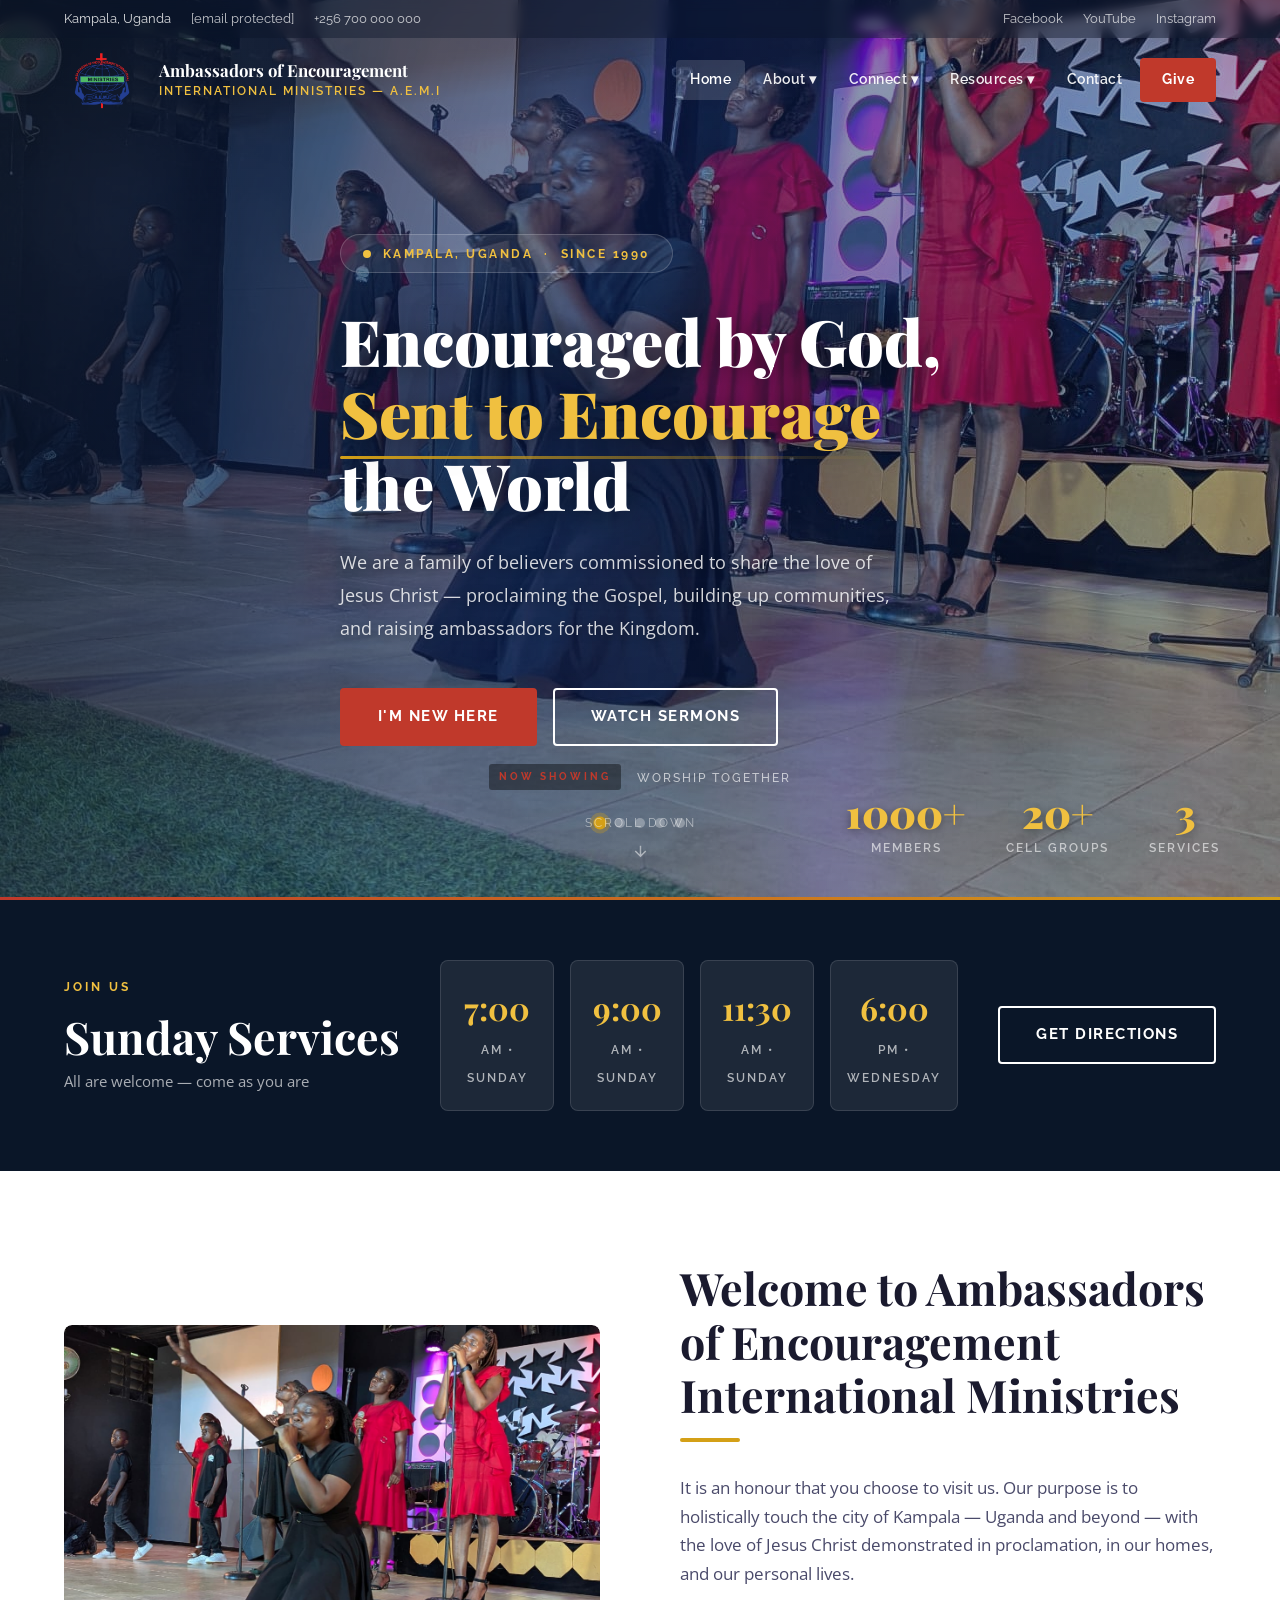
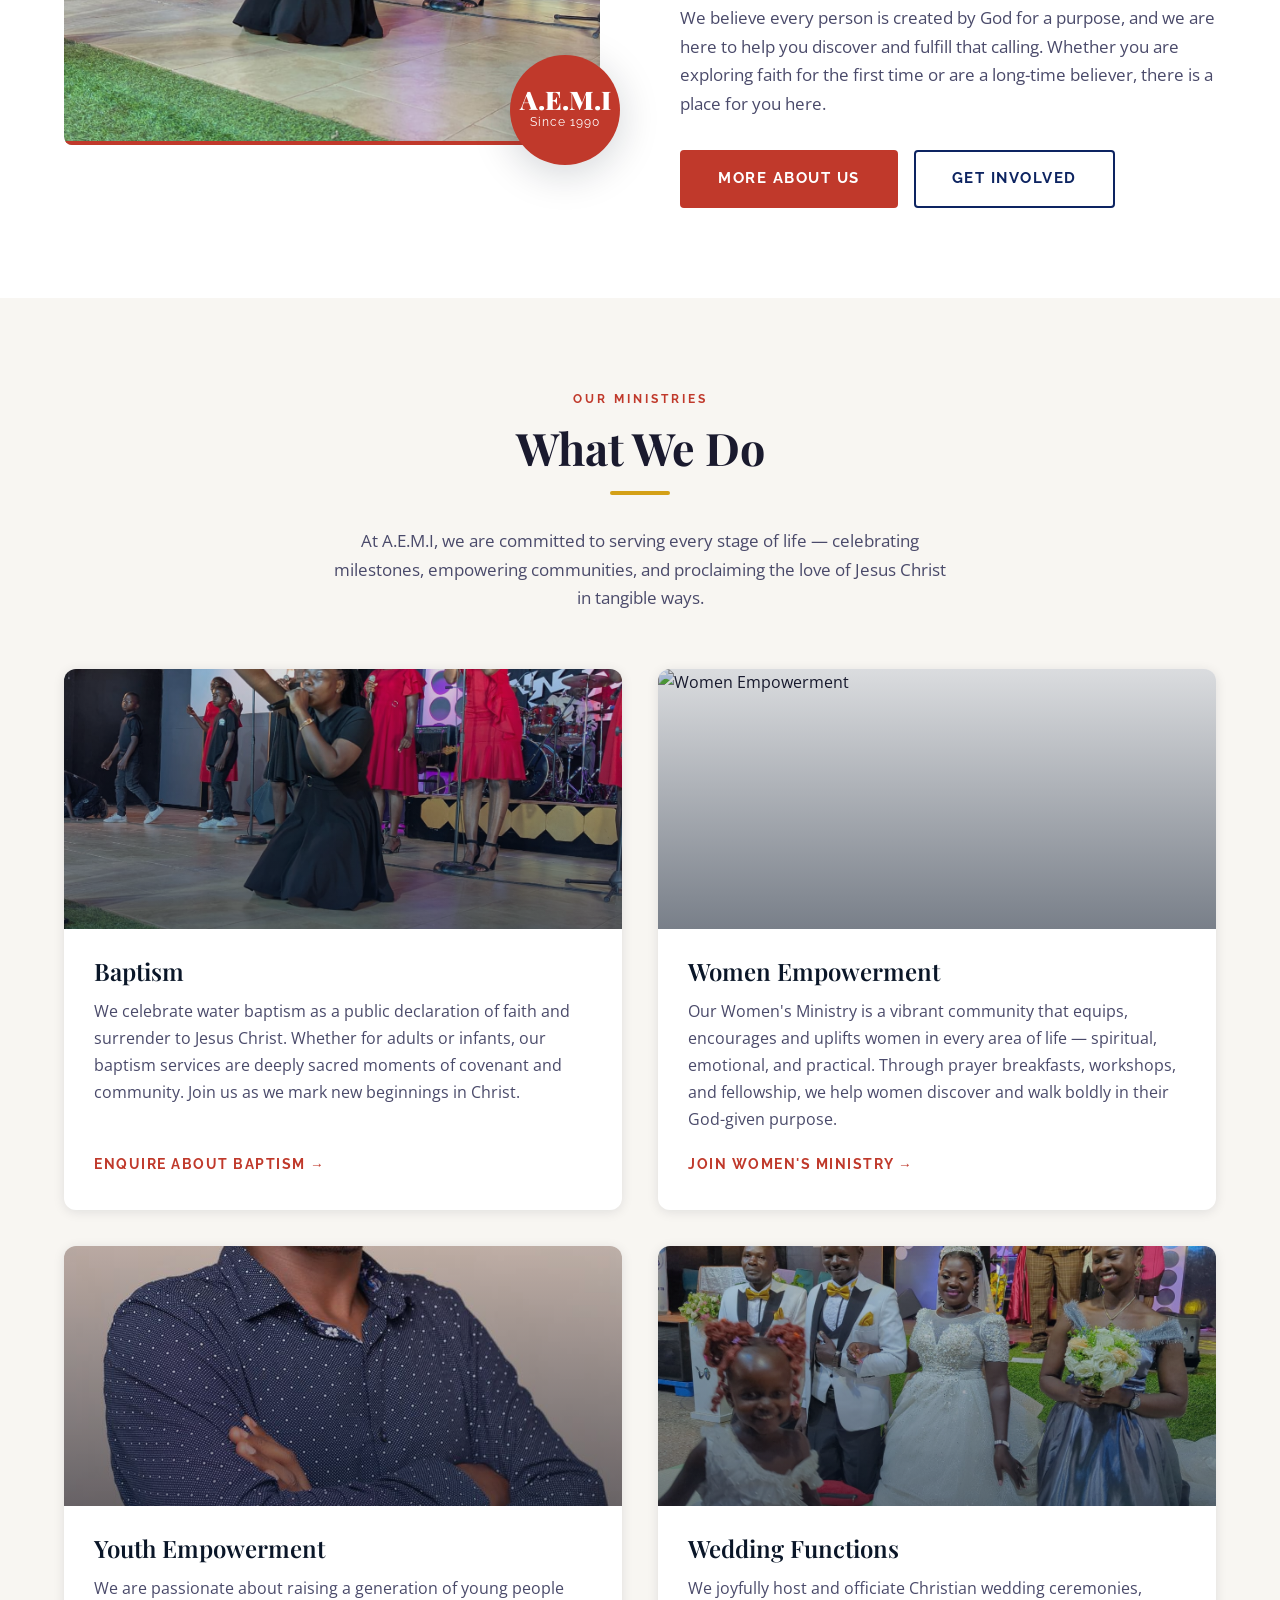
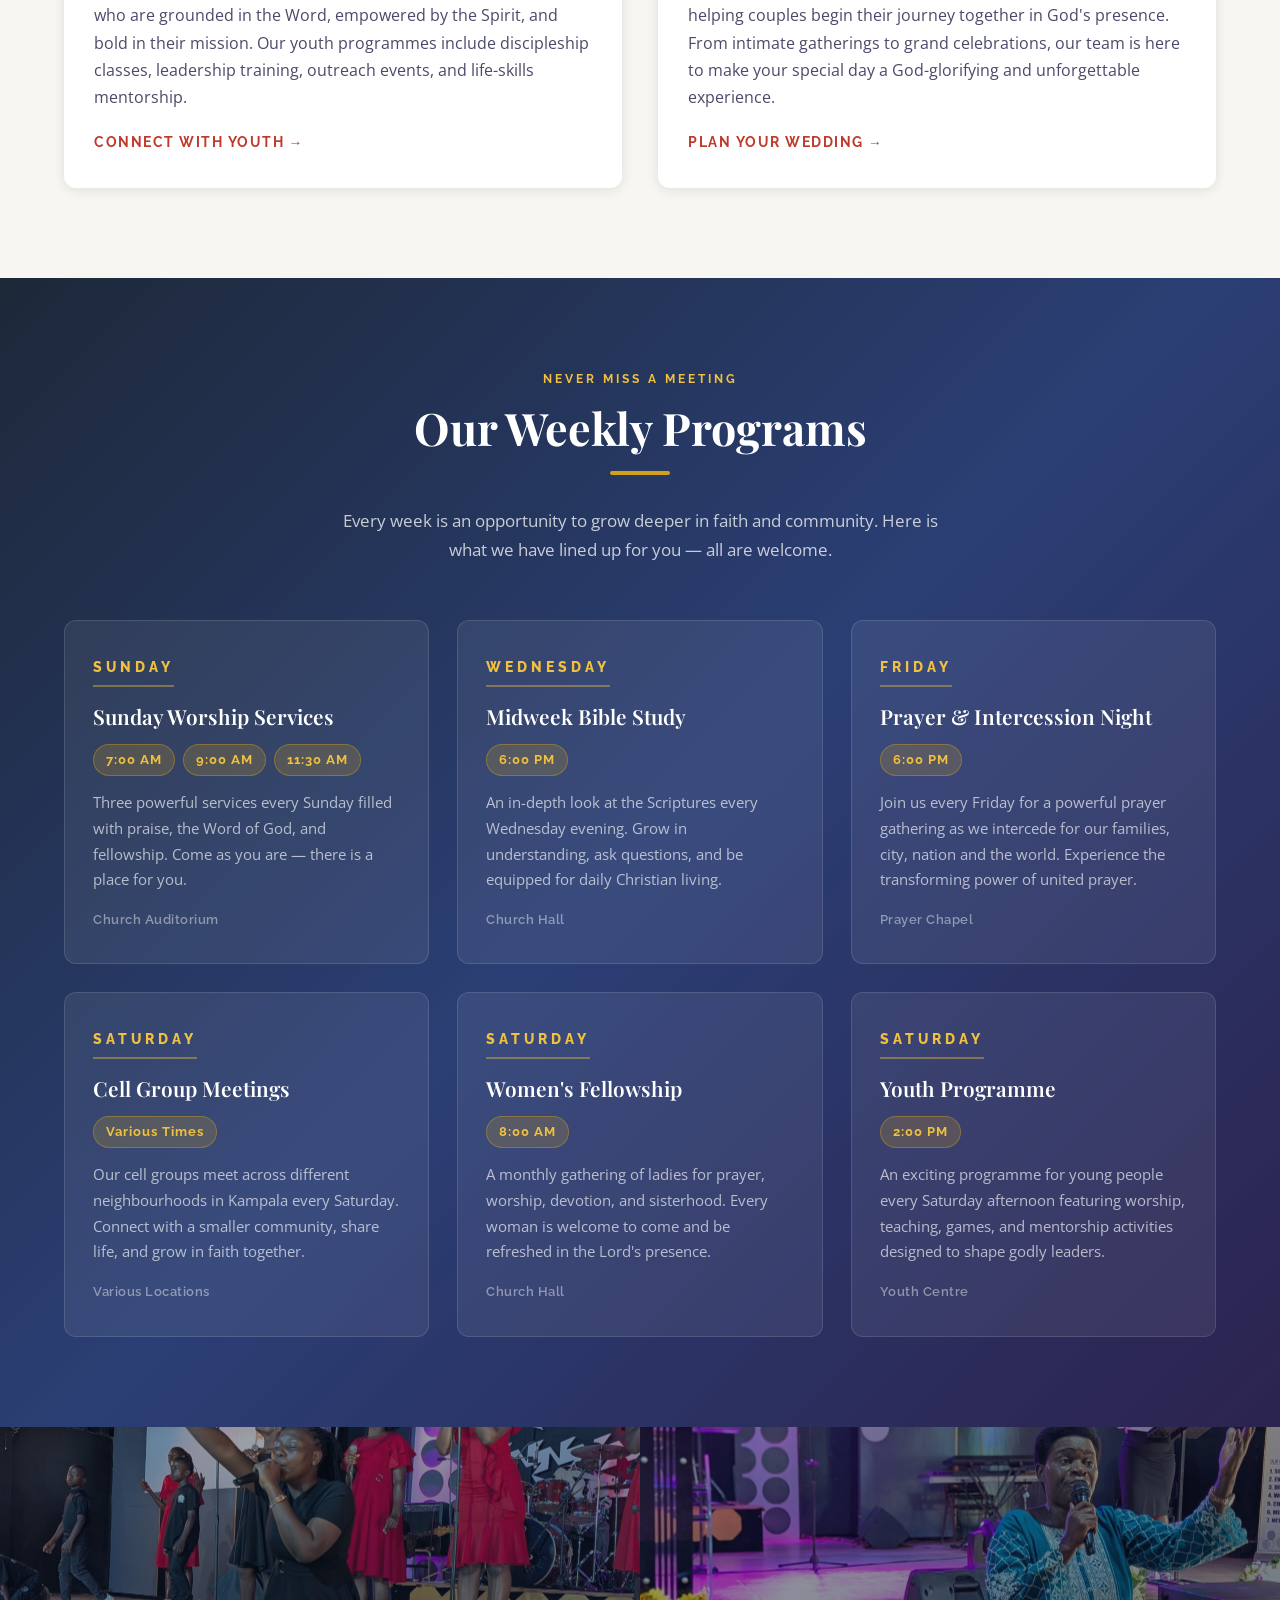
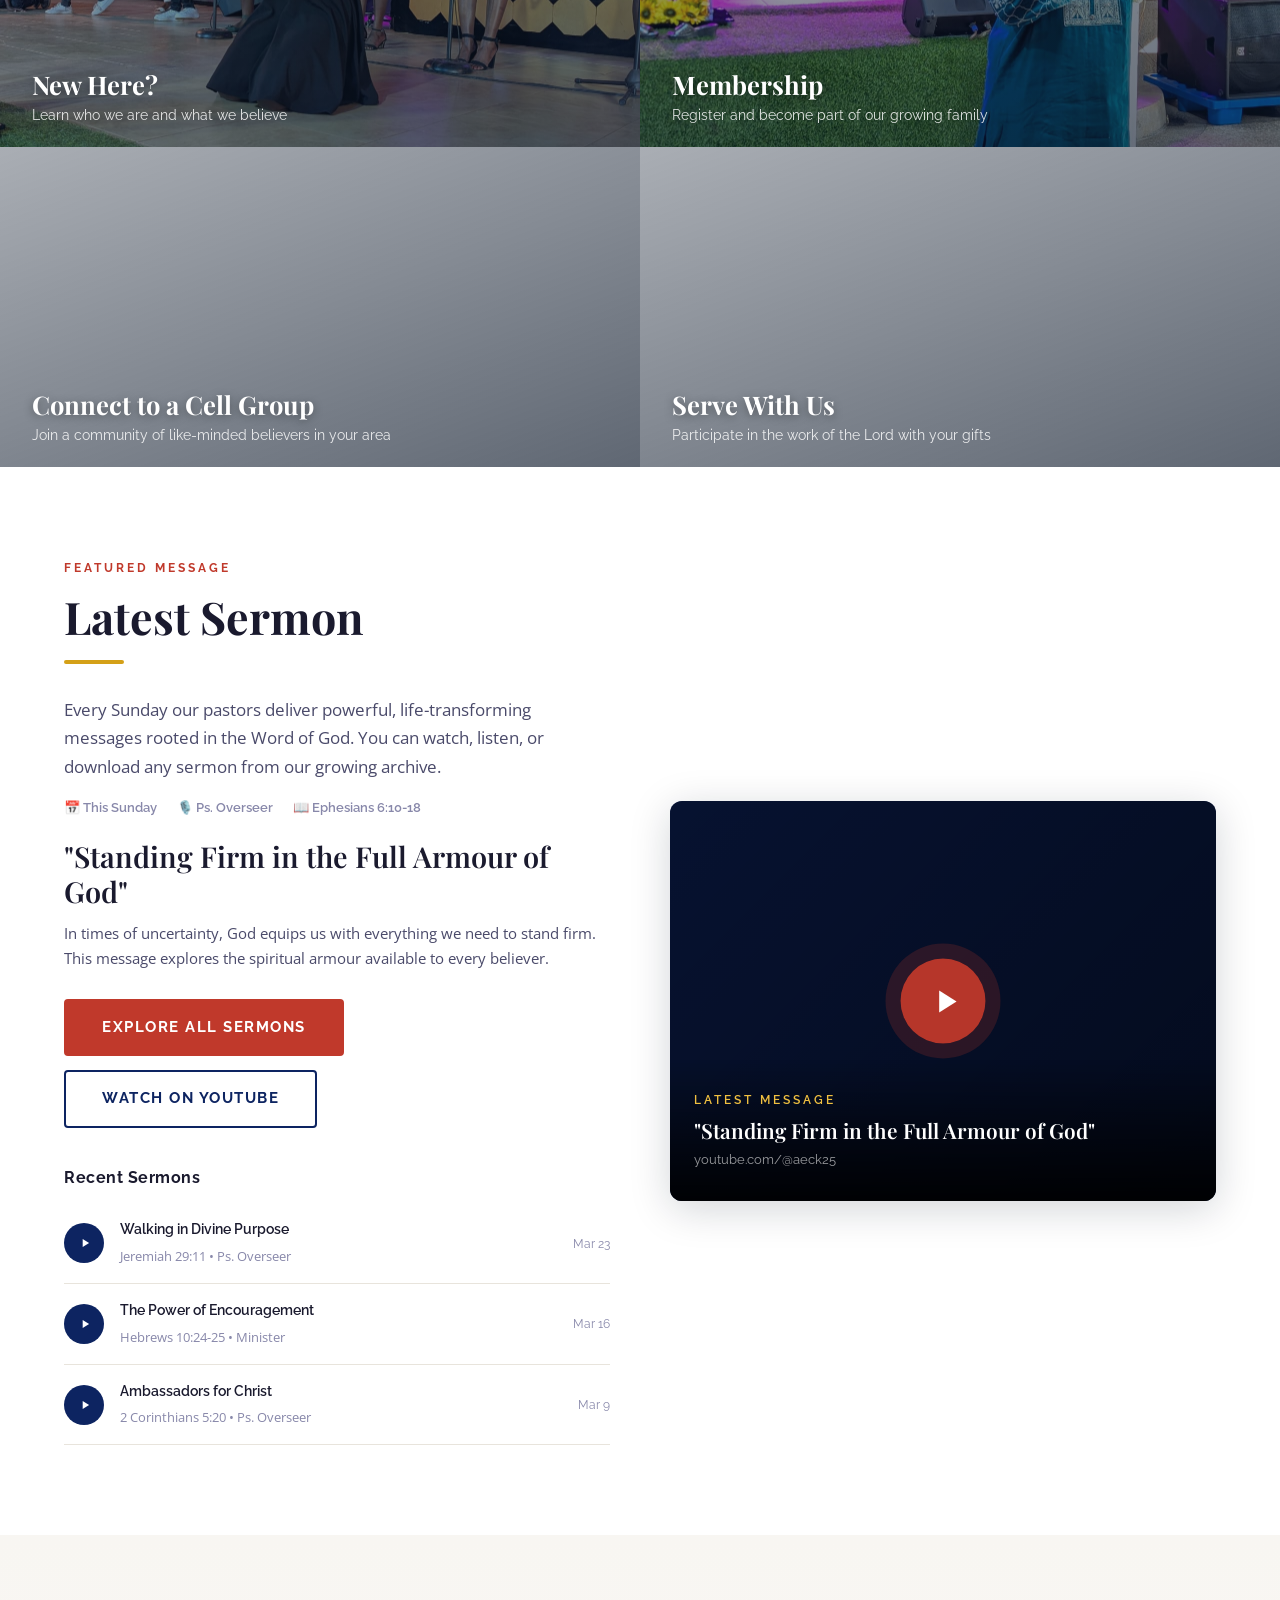
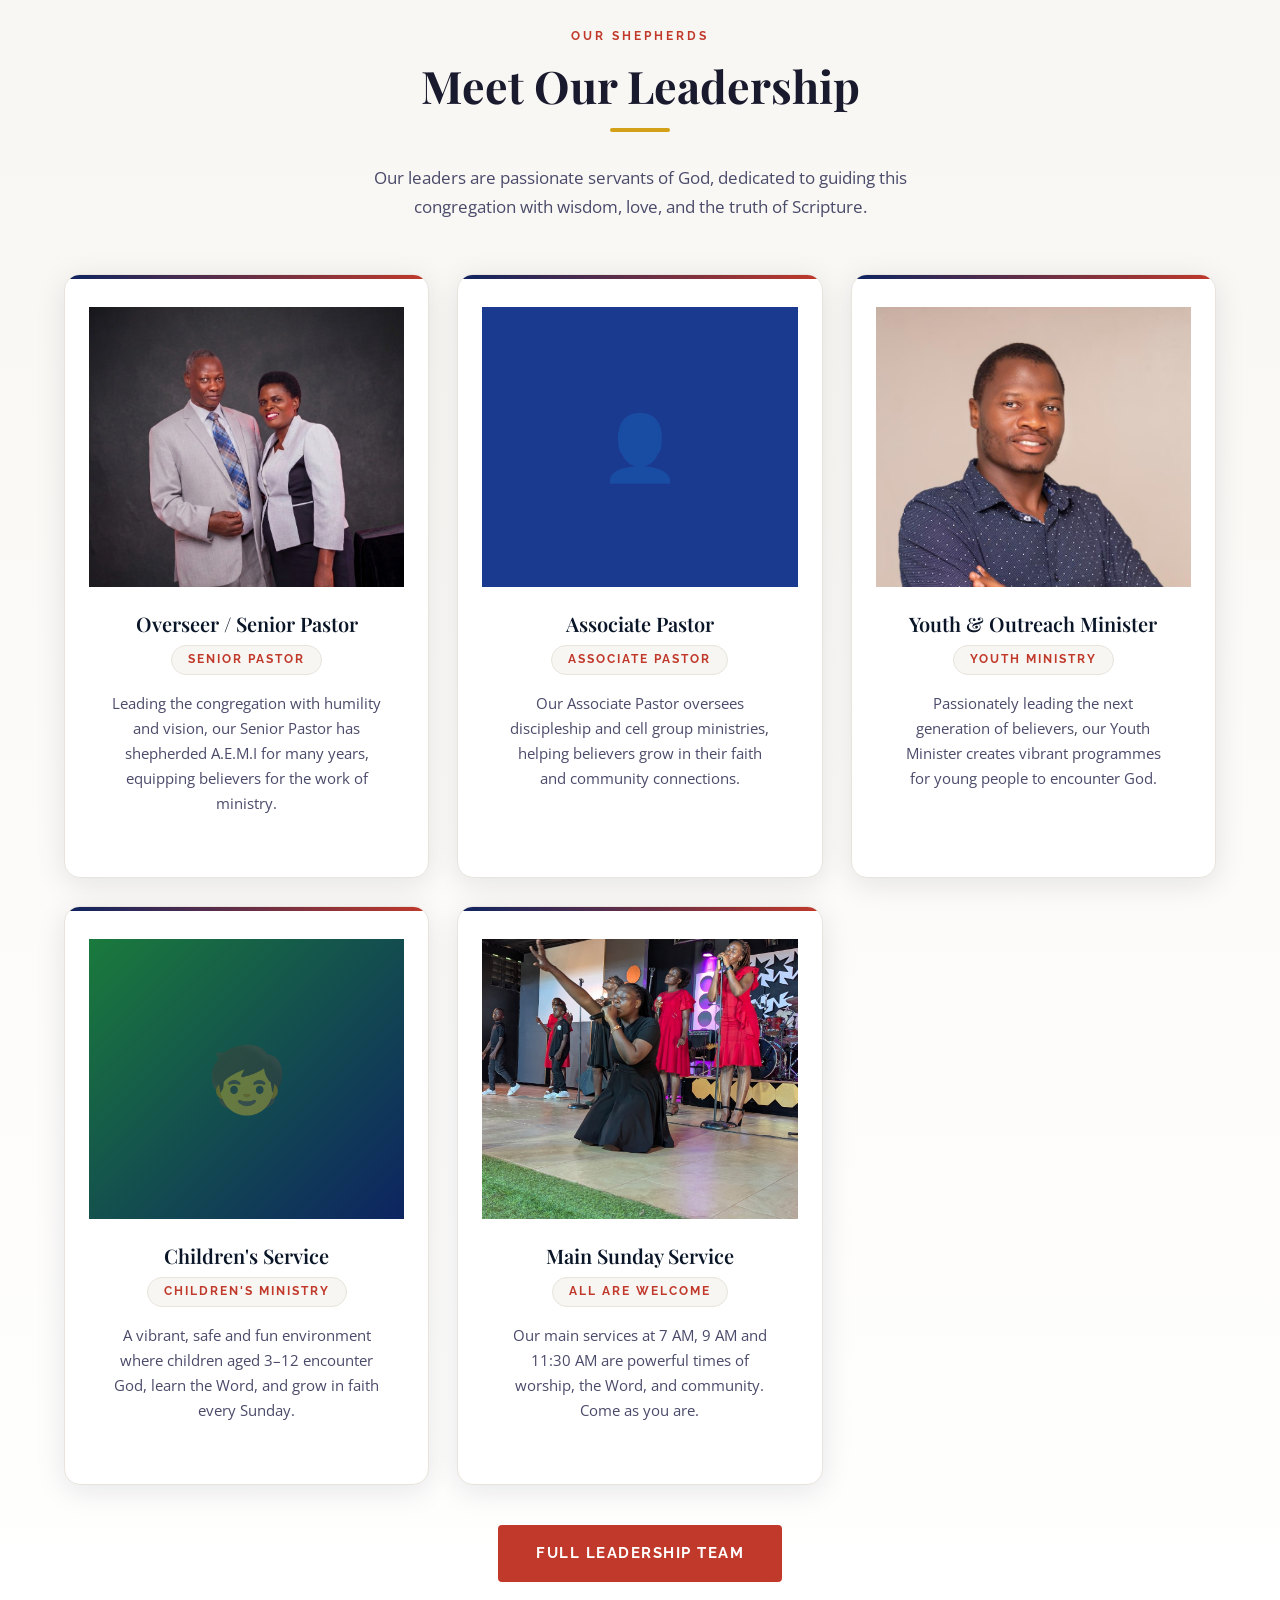
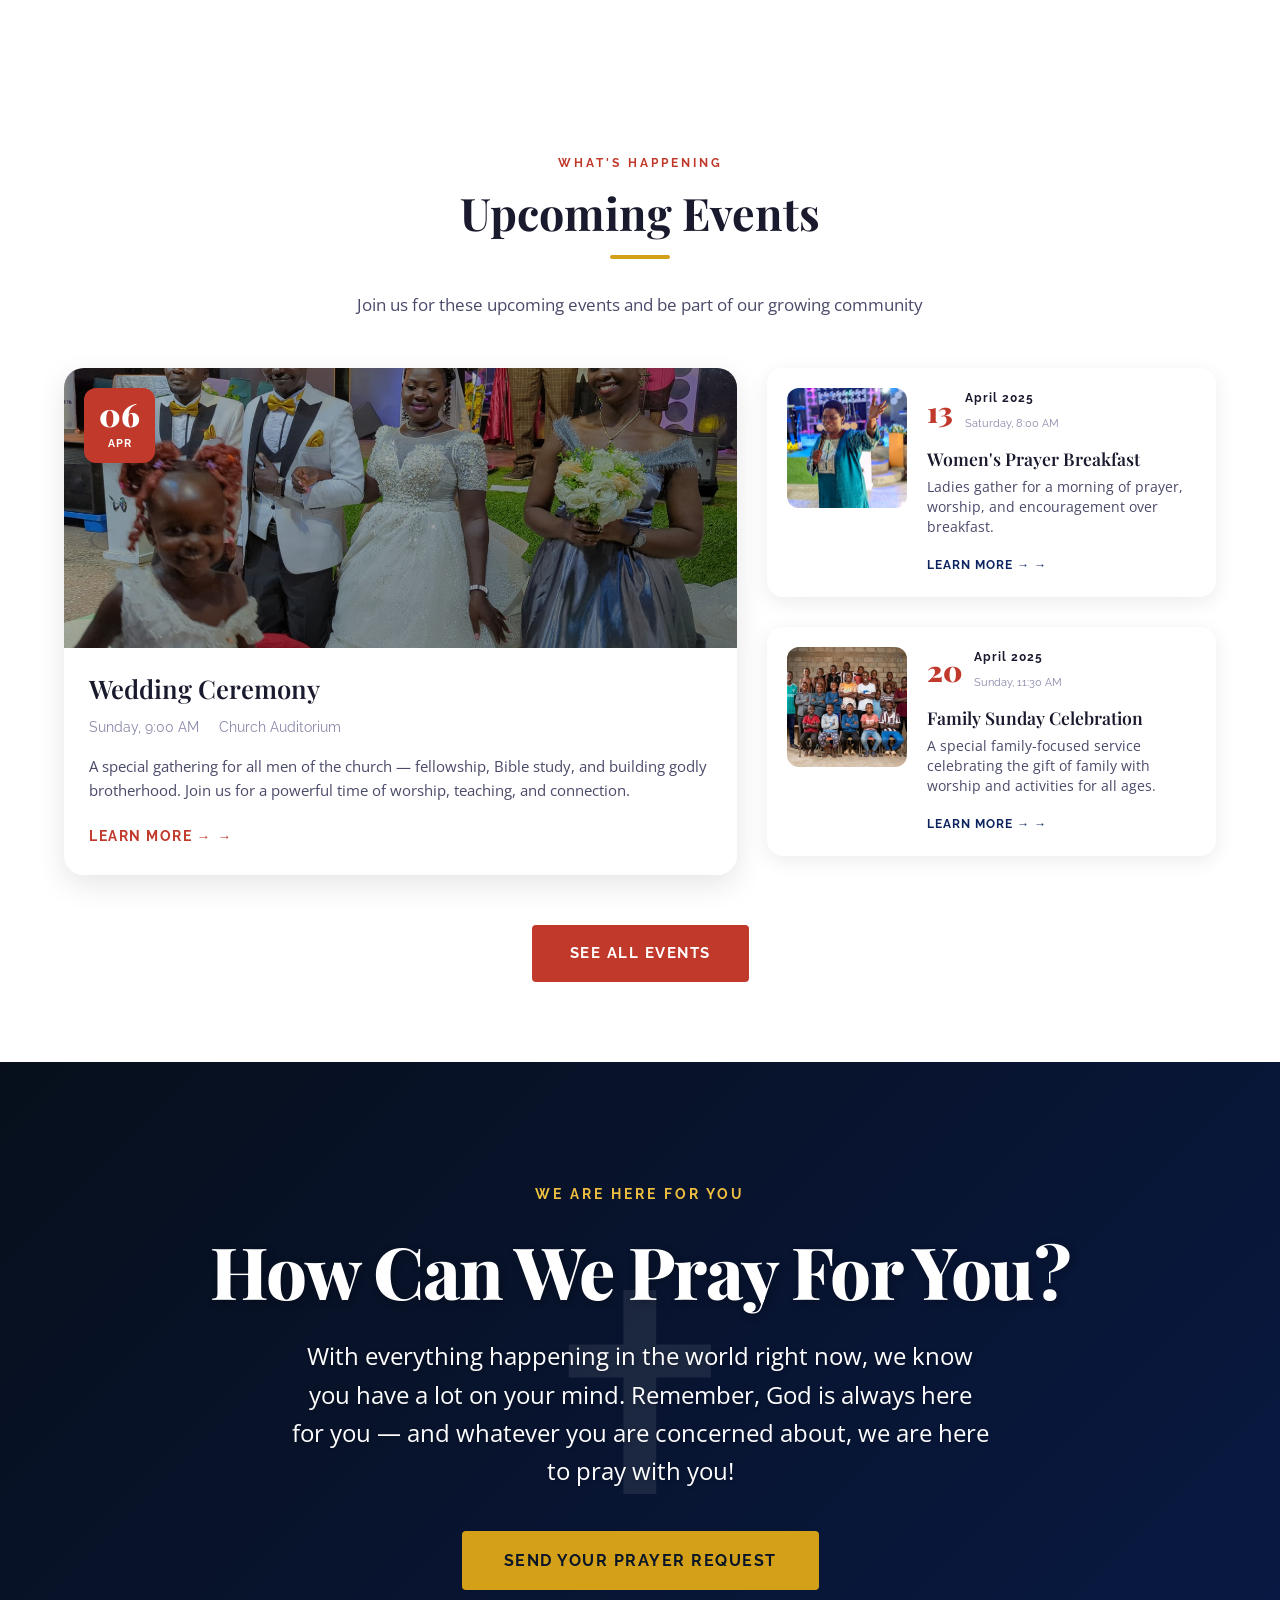
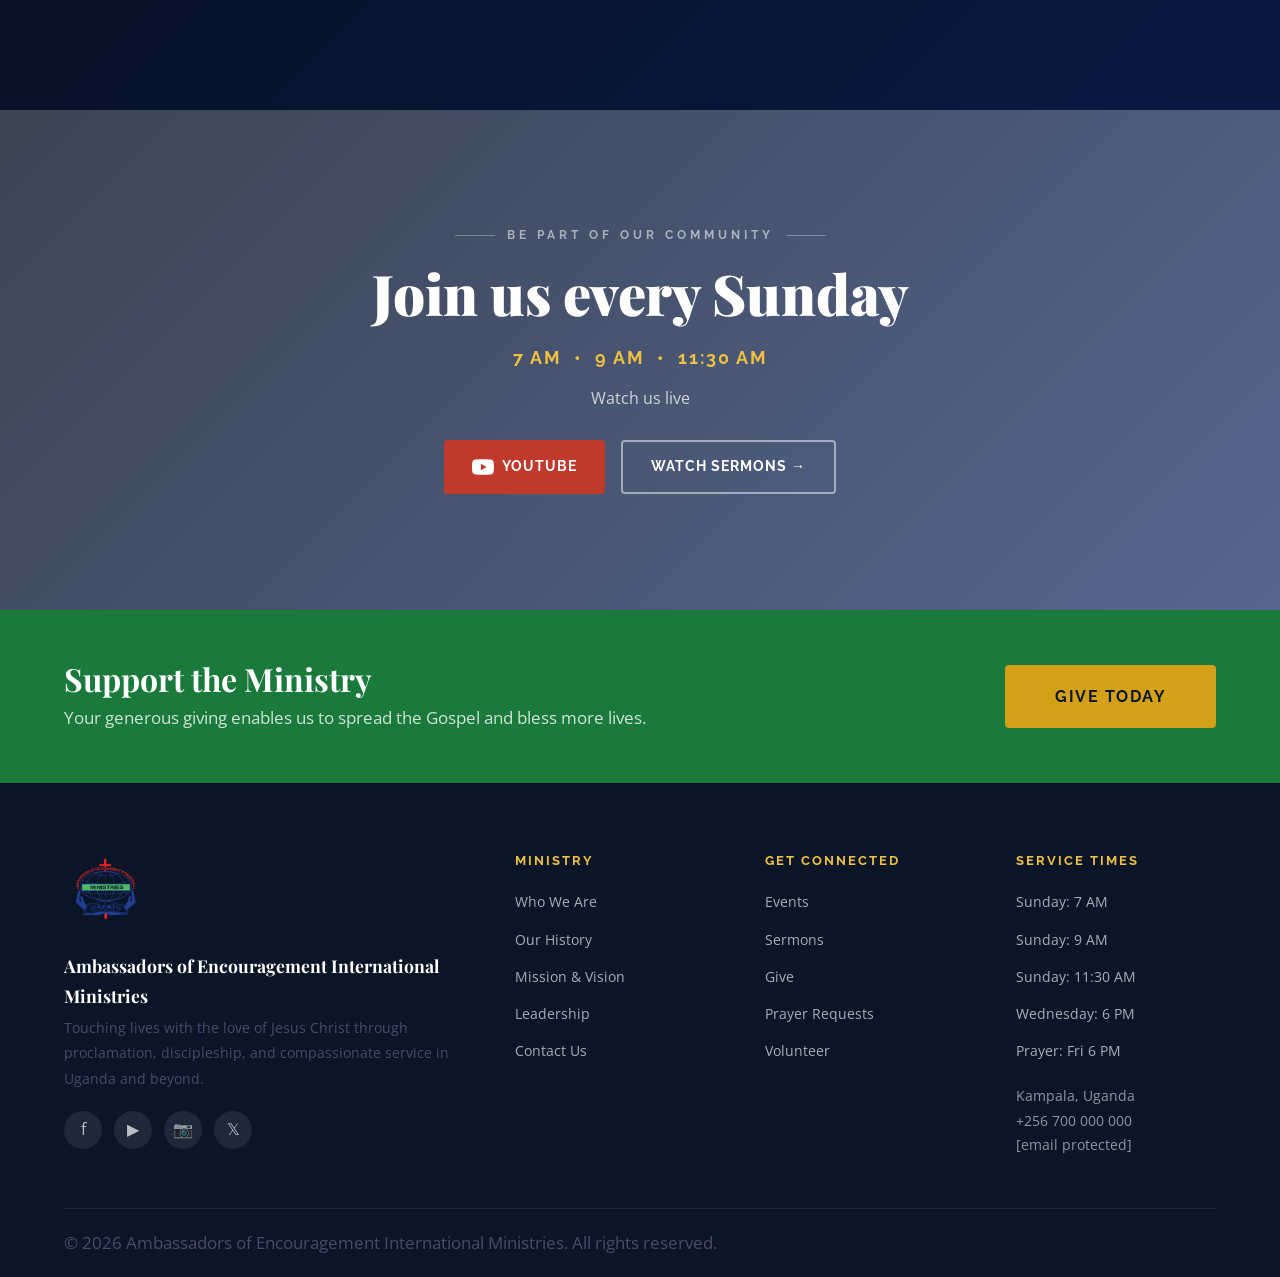
==== index.html @ ce116718 "Add files via upload" ====
<!DOCTYPE html>
<html lang="en">
<head>
  <meta charset="UTF-8">
  <meta name="viewport" content="width=device-width, initial-scale=1.0, viewport-fit=cover">
  <meta name="description" content="Ambassadors of Encouragement International Ministries - A.E.M.I - Touching lives with the love of Jesus Christ in Uganda and beyond.">
  <title>Home | A.E.M.I - Ambassadors of Encouragement International Ministries</title>
  <link rel="stylesheet" href="css/style.css">
  <style>
    .fade-in { opacity: 0; transform: translateY(28px); transition: opacity 0.7s ease, transform 0.7s ease; }
    .fade-in.visible { opacity: 1; transform: none; }
    .topbar a, .topbar span { font-size: 0.82rem; }
  </style>
</head>
<body>

<!-- TOP BAR -->
<div class="topbar">
  <div class="container">
    <div class="topbar-left">
      <span>Kampala, Uganda</span>
      <a href="/cdn-cgi/l/email-protection#abc2c5cdc4ebcacec6c285c4d9cc"><span class="__cf_email__" data-cfemail="f0999e969fb091959d99de9f8297">[email&#160;protected]</span></a>
      <a href="tel:+256700000000">+256 700 000 000</a>
    </div>
    <div class="topbar-right">
      <a href="https://facebook.com" target="_blank">Facebook</a>
      <a href="https://youtube.com" target="_blank">YouTube</a>
      <a href="https://instagram.com" target="_blank">Instagram</a>
    </div>
  </div>
</div>

<!-- NAVBAR -->
<nav class="navbar">
  <div class="container">
    <a href="index.html" class="navbar-logo">
      <img src="images/logo.png" alt="AEMI Logo">
      <div class="navbar-brand-text">
        <strong>Ambassadors of Encouragement</strong>
        <span>International Ministries — A.E.M.I</span>
      </div>
    </a>
    <ul class="nav-links" id="navLinks">
      <li><a href="index.html" class="active">Home</a></li>
      <li>
        <a href="#">About ▾</a>
        <div class="nav-dropdown">
          <a href="pages/about.html">Who We Are</a>
          <a href="pages/about.html#history">Our History</a>
          <a href="pages/about.html#mission">Mission & Vision</a>
          <a href="pages/about.html#leadership">Leadership</a>
        </div>
      </li>
      <li>
        <a href="#">Connect ▾</a>
        <div class="nav-dropdown">
          <a href="pages/events.html">Events</a>
          <a href="pages/contact.html">Cell Groups</a>
          <a href="pages/contact.html">Membership</a>
          <a href="pages/contact.html">Volunteer</a>
        </div>
      </li>
      <li>
        <a href="#">Resources ▾</a>
        <div class="nav-dropdown">
          <a href="pages/sermons.html">Sermons</a>
          <a href="pages/sermons.html">Devotionals</a>
        </div>
      </li>
      <li><a href="pages/contact.html">Contact</a></li>
      <li><a href="pages/give.html" class="nav-give">Give</a></li>
    </ul>
    <div class="hamburger" id="hamburger">
      <span></span><span></span><span></span>
    </div>
  </div>
</nav>

<!-- HERO -->
<section class="hero" id="heroSection">

  <!-- SLIDESHOW BACKGROUND LAYERS -->
  <div class="hero-slideshow">

    <!-- Slide 1: Live Worship - landscape, full stage visible -->
    <div class="slide active" data-caption="Worship Together">
      <img class="slide-img" src="images/live.jpeg" alt="Live worship">
      <div class="slide-overlay"></div>
    </div>

    <!-- Slide 2: Pastor & Wife - portrait, show full persons -->
    <div class="slide" data-caption="Proclaiming the Gospel">
      <img class="slide-img" src="images/Pastor.jpeg" alt="Senior Pastor">
      <div class="slide-overlay"></div>
    </div>

    <!-- Slide 3: Joshua - portrait, show full person -->
    <div class="slide" data-caption="Raising the Next Generation">
      <img class="slide-img" src="images/joshua.jpeg" alt="Youth Minister">
      <div class="slide-overlay"></div>
    </div>

    <!-- Slide 4: Men's Academy -->
    <div class="slide" data-caption="Building Godly Community">
      <img class="slide-img" src="images/mens-academy.jpg" alt="Men's Academy">
      <div class="slide-overlay"></div>
    </div>

    <!-- Slide 5: Women's Breakfast -->
    <div class="slide" data-caption="Families Transformed by Faith">
      <img class="slide-img" src="images/womens-breakfast.jpg" alt="Women's Breakfast">
      <div class="slide-overlay"></div>
    </div>

  </div>

  <!-- CINEMATIC LIGHT STREAKS -->
  <div class="hero-light-streaks">
    <div class="streak streak-1"></div>
    <div class="streak streak-2"></div>
    <div class="streak streak-3"></div>
  </div>

  <!-- HERO CONTENT -->
  <div class="container hero-container">
    <div class="hero-content">
      <div class="hero-eyebrow">
        <div class="eyebrow-dot"></div>
        <span>Kampala, Uganda &nbsp;·&nbsp; Since 1990</span>
      </div>
      <h1 class="hero-title">Encouraged by God,<br><em>Sent to Encourage</em><br>the World</h1>
      <p class="hero-desc">We are a family of believers commissioned to share the love of Jesus Christ — proclaiming the Gospel, building up communities, and raising ambassadors for the Kingdom.</p>
      <div class="hero-buttons">
        <a href="pages/about.html" class="btn btn-primary">I'm New Here</a>
        <a href="pages/sermons.html" class="btn btn-outline">Watch Sermons</a>
      </div>
    </div>
  </div>

  <!-- SLIDE CAPTION TICKER -->
  <div class="hero-caption-bar">
    <span class="hero-caption-label">NOW SHOWING</span>
    <span class="hero-caption-text" id="heroCaptionText">Worship Together</span>
  </div>

  <!-- SLIDE NAVIGATION DOTS -->
  <div class="hero-dots" id="heroDots">
    <button class="dot active" aria-label="Slide 1"></button>
    <button class="dot" aria-label="Slide 2"></button>
    <button class="dot" aria-label="Slide 3"></button>
    <button class="dot" aria-label="Slide 4"></button>
    <button class="dot" aria-label="Slide 5"></button>
  </div>


  <!-- PROGRESS BAR -->
  <div class="hero-progress">
    <div class="hero-progress-bar" id="heroProgressBar"></div>
  </div>

  <!-- STATS -->
  <div class="hero-stats">
    <div class="hero-stat">
      <strong>1000+</strong>
      <span>Members</span>
    </div>
    <div class="hero-stat">
      <strong>20+</strong>
      <span>Cell Groups</span>
    </div>
    <div class="hero-stat">
      <strong>3</strong>
      <span>Services</span>
    </div>
  </div>

  <!-- SCROLL INDICATOR -->
  <div class="hero-scroll">
    <span>Scroll Down</span>
    <svg width="18" height="18" viewBox="0 0 24 24" fill="none" stroke="rgba(255,255,255,0.5)" stroke-width="2"><path d="M12 5v14M5 12l7 7 7-7"/></svg>
  </div>

</section>

<!-- SERVICE TIMES -->
<section class="service-times">
  <div class="container">
    <div class="service-title">
      <span class="section-tag" style="color:var(--light-gold)">Join Us</span>
      <h2>Sunday Services</h2>
      <p>All are welcome — come as you are</p>
    </div>
    <div class="service-times-list">
      <div class="service-time-card">
        <span class="time">7:00</span>
        <span class="day">AM • Sunday</span>
      </div>
      <div class="service-time-card">
        <span class="time">9:00</span>
        <span class="day">AM • Sunday</span>
      </div>
      <div class="service-time-card">
        <span class="time">11:30</span>
        <span class="day">AM • Sunday</span>
      </div>
      <div class="service-time-card">
        <span class="time">6:00</span>
        <span class="day">PM • Wednesday</span>
      </div>
    </div>
    <div>
      <a href="pages/contact.html" class="btn btn-outline">Get Directions</a>
    </div>
  </div>
</section>

<!-- WELCOME -->
<section class="welcome section-pad">
  <div class="container">
    <div class="welcome-image fade-left">
      <div style="border-radius:8px;overflow:hidden;position:relative;">
        <img src="images/live.jpeg" alt="AEMI Worship" class="welcome-main-img" style="width:100%;height:clamp(260px,50vw,420px);object-fit:cover;object-position:center top;display:block;">
        <div style="position:absolute;bottom:0;left:0;right:0;height:4px;background:var(--accent-red);"></div>
      </div>
      <div class="welcome-image-badge">
        <strong>A.E.M.I</strong>
        <span>Since 1990</span>
      </div>
    </div>
    <div class="fade-right">
      <h2>Welcome to Ambassadors of Encouragement International Ministries</h2>
      <div class="divider divider-left"></div>
      <p>It is an honour that you choose to visit us. Our purpose is to holistically touch the city of Kampala — Uganda and beyond — with the love of Jesus Christ demonstrated in proclamation, in our homes, and our personal lives.</p>
      <p style="margin-top:16px;">We believe every person is created by God for a purpose, and we are here to help you discover and fulfill that calling. Whether you are exploring faith for the first time or are a long-time believer, there is a place for you here.</p>
      <div style="margin-top:32px;display:flex;gap:16px;flex-wrap:wrap;">
        <a href="pages/about.html" class="btn btn-primary">More About Us</a>
        <a href="pages/contact.html" class="btn" style="border:2px solid var(--deep-blue);color:var(--deep-blue);">Get Involved</a>
      </div>
    </div>
  </div>
</section>

<!-- WHAT WE DO SECTION -->
<section class="what-we-do section-pad" id="whatWeDo">
  <div class="container">
    <div class="text-center fade-in" style="margin-bottom:56px;">
      <span class="section-tag">Our Ministries</span>
      <h2>What We Do</h2>
      <div class="divider"></div>
      <p style="max-width:620px;margin:0 auto;">At A.E.M.I, we are committed to serving every stage of life — celebrating milestones, empowering communities, and proclaiming the love of Jesus Christ in tangible ways.</p>
    </div>

    <div class="wwd-grid">

      <!-- Baptism -->
      <div class="wwd-card fade-in">
        <div class="wwd-image">
          <img src="images/live.jpeg" alt="Baptism">
          <div class="wwd-image-overlay"></div>
        </div>
        <div class="wwd-body">
          <h3>Baptism</h3>
          <p>We celebrate water baptism as a public declaration of faith and surrender to Jesus Christ. Whether for adults or infants, our baptism services are deeply sacred moments of covenant and community. Join us as we mark new beginnings in Christ.</p>
          <a href="pages/contact.html" class="wwd-link">Enquire About Baptism →</a>
        </div>
      </div>

      <!-- Women Empowerment -->
      <div class="wwd-card fade-in">
        <div class="wwd-image">
          <img src="images/womens-breakfast.jpg" alt="Women Empowerment">
          <div class="wwd-image-overlay"></div>
        </div>
        <div class="wwd-body">
          <h3>Women Empowerment</h3>
          <p>Our Women's Ministry is a vibrant community that equips, encourages and uplifts women in every area of life — spiritual, emotional, and practical. Through prayer breakfasts, workshops, and fellowship, we help women discover and walk boldly in their God-given purpose.</p>
          <a href="pages/contact.html" class="wwd-link">Join Women's Ministry →</a>
        </div>
      </div>

      <!-- Youth Empowerment -->
      <div class="wwd-card fade-in">
        <div class="wwd-image">
          <img src="images/joshua.jpeg" alt="Youth Empowerment">
          <div class="wwd-image-overlay"></div>
        </div>
        <div class="wwd-body">
          <h3>Youth Empowerment</h3>
          <p>We are passionate about raising a generation of young people who are grounded in the Word, empowered by the Spirit, and bold in their mission. Our youth programmes include discipleship classes, leadership training, outreach events, and life-skills mentorship.</p>
          <a href="pages/contact.html" class="wwd-link">Connect with Youth →</a>
        </div>
      </div>

      <!-- Wedding Functions -->
      <div class="wwd-card fade-in">
        <div class="wwd-image">
          <img src="images/wed1.jpeg" alt="Wedding Functions">
          <div class="wwd-image-overlay"></div>
        </div>
        <div class="wwd-body">
          <h3>Wedding Functions</h3>
          <p>We joyfully host and officiate Christian wedding ceremonies, helping couples begin their journey together in God's presence. From intimate gatherings to grand celebrations, our team is here to make your special day a God-glorifying and unforgettable experience.</p>
          <a href="pages/contact.html" class="wwd-link">Plan Your Wedding →</a>
        </div>
      </div>

    </div>
  </div>
</section>

<!-- WEEKLY PROGRAMS SECTION -->
<section class="weekly-programs section-pad" id="weeklyPrograms">
  <div class="weekly-programs-bg"></div>
  <div class="container" style="position:relative;z-index:2;">
    <div class="text-center fade-in" style="margin-bottom:56px;">
      <span class="section-tag" style="color:var(--light-gold)">Never Miss a Meeting</span>
      <h2 style="color:var(--white);">Our Weekly Programs</h2>
      <div class="divider"></div>
      <p style="max-width:600px;margin:0 auto;color:rgba(255,255,255,0.75);">Every week is an opportunity to grow deeper in faith and community. Here is what we have lined up for you — all are welcome.</p>
    </div>

    <div class="wp-grid">

      <div class="wp-card fade-in">
        <div class="wp-day">Sunday</div>
        <h3>Sunday Worship Services</h3>
        <div class="wp-times">
          <span>7:00 AM</span>
          <span>9:00 AM</span>
          <span>11:30 AM</span>
        </div>
        <p>Three powerful services every Sunday filled with praise, the Word of God, and fellowship. Come as you are — there is a place for you.</p>
        <div class="wp-location">Church Auditorium</div>
      </div>

      <div class="wp-card fade-in">
        <div class="wp-day">Wednesday</div>
        <h3>Midweek Bible Study</h3>
        <div class="wp-times">
          <span>6:00 PM</span>
        </div>
        <p>An in-depth look at the Scriptures every Wednesday evening. Grow in understanding, ask questions, and be equipped for daily Christian living.</p>
        <div class="wp-location">Church Hall</div>
      </div>

      <div class="wp-card fade-in">
        <div class="wp-day">Friday</div>
        <h3>Prayer & Intercession Night</h3>
        <div class="wp-times">
          <span>6:00 PM</span>
        </div>
        <p>Join us every Friday for a powerful prayer gathering as we intercede for our families, city, nation and the world. Experience the transforming power of united prayer.</p>
        <div class="wp-location">Prayer Chapel</div>
      </div>

      <div class="wp-card fade-in">
        <div class="wp-day">Saturday</div>
        <h3>Cell Group Meetings</h3>
        <div class="wp-times">
          <span>Various Times</span>
        </div>
        <p>Our cell groups meet across different neighbourhoods in Kampala every Saturday. Connect with a smaller community, share life, and grow in faith together.</p>
        <div class="wp-location">Various Locations</div>
      </div>

      <div class="wp-card fade-in">
        <div class="wp-day">Saturday</div>
        <h3>Women's Fellowship</h3>
        <div class="wp-times">
          <span>8:00 AM</span>
        </div>
        <p>A monthly gathering of ladies for prayer, worship, devotion, and sisterhood. Every woman is welcome to come and be refreshed in the Lord's presence.</p>
        <div class="wp-location">Church Hall</div>
      </div>

      <div class="wp-card fade-in">
        <div class="wp-day">Saturday</div>
        <h3>Youth Programme</h3>
        <div class="wp-times">
          <span>2:00 PM</span>
        </div>
        <p>An exciting programme for young people every Saturday afternoon featuring worship, teaching, games, and mentorship activities designed to shape godly leaders.</p>
        <div class="wp-location">Youth Centre</div>
      </div>

    </div>
  </div>
</section>

<!-- QUICK LINKS WITH SQUARE IMAGES -->
<!-- CONNECT SECTION — full image overlay grid like reference -->
<section class="connect-grid-section">
  <div class="connect-grid">
    <a href="pages/about.html" class="connect-tile fade-in" style="background-image:url('images/live.jpeg')">
      <div class="connect-tile-overlay"></div>
      <div class="connect-tile-text">
        <h3>New Here?</h3>
        <p>Learn who we are and what we believe</p>
      </div>
    </a>
    <a href="pages/contact.html" class="connect-tile fade-in" style="background-image:url('images/magret.jpeg')">
      <div class="connect-tile-overlay"></div>
      <div class="connect-tile-text">
        <h3>Membership</h3>
        <p>Register and become part of our growing family</p>
      </div>
    </a>
    <a href="pages/contact.html" class="connect-tile fade-in" style="background-image:url('images/cell-groups.jpg')">
      <div class="connect-tile-overlay"></div>
      <div class="connect-tile-text">
        <h3>Connect to a Cell Group</h3>
        <p>Join a community of like-minded believers in your area</p>
      </div>
    </a>
    <a href="pages/contact.html" class="connect-tile fade-in" style="background-image:url('images/sermons.jpg')">
      <div class="connect-tile-overlay"></div>
      <div class="connect-tile-text">
        <h3>Serve With Us</h3>
        <p>Participate in the work of the Lord with your gifts</p>
      </div>
    </a>
  </div>
</section>
<!-- LATEST SERMON - FIXED WITH WORKING VIDEO BUTTON -->
<section class="latest-sermon section-pad">
  <div class="container">
    <div class="sermon-feature">
      <div class="fade-in">
        <span class="section-tag">Featured Message</span>
        <h2>Latest Sermon</h2>
        <div class="divider divider-left"></div>
        <p>Every Sunday our pastors deliver powerful, life-transforming messages rooted in the Word of God. You can watch, listen, or download any sermon from our growing archive.</p>
        <div class="sermon-meta">
          <span>📅 This Sunday</span>
          <span>🎙️ Ps. Overseer</span>
          <span>📖 Ephesians 6:10-18</span>
        </div>
        <h3 style="margin-bottom:12px;">"Standing Firm in the Full Armour of God"</h3>
        <p style="font-size:0.92rem;">In times of uncertainty, God equips us with everything we need to stand firm. This message explores the spiritual armour available to every believer.</p>
        <div style="margin-top:28px;display:flex;gap:14px;flex-wrap:wrap;">
          <a href="pages/sermons.html" class="btn btn-primary">Explore All Sermons</a>
          <a href="https://youtube.com/@aeck25" target="_blank" class="btn" style="border:2px solid var(--deep-blue);color:var(--deep-blue);">Watch on YouTube</a>
        </div>

        <div class="sermon-list">
          <h4>Recent Sermons</h4>
          <div class="sermon-item" data-video-id="_sehCnWAeQ4">
            <div class="sermon-item-play">
              <svg viewBox="0 0 24 24"><path d="M8 5v14l11-7z"/></svg>
            </div>
            <div class="sermon-item-info">
              <strong>Walking in Divine Purpose</strong>
              <span>Jeremiah 29:11 • Ps. Overseer</span>
            </div>
            <div class="sermon-item-date">Mar 23</div>
          </div>
          <div class="sermon-item" data-video-id="_sehCnWAeQ4">
            <div class="sermon-item-play">
              <svg viewBox="0 0 24 24"><path d="M8 5v14l11-7z"/></svg>
            </div>
            <div class="sermon-item-info">
              <strong>The Power of Encouragement</strong>
              <span>Hebrews 10:24-25 • Minister</span>
            </div>
            <div class="sermon-item-date">Mar 16</div>
          </div>
          <div class="sermon-item" data-video-id="_sehCnWAeQ4">
            <div class="sermon-item-play">
              <svg viewBox="0 0 24 24"><path d="M8 5v14l11-7z"/></svg>
            </div>
            <div class="sermon-item-info">
              <strong>Ambassadors for Christ</strong>
              <span>2 Corinthians 5:20 • Ps. Overseer</span>
            </div>
            <div class="sermon-item-date">Mar 9</div>
          </div>
        </div>
      </div>
      
      <!-- Sermon Thumbnail with Working Play Button -->
      <div class="sermon-thumb" id="sermonThumbnail" data-video-id="_sehCnWAeQ4">
        <div class="sermon-thumb-bg" style="background-image: url('https://img.youtube.com/vi/_sehCnWAeQ4/maxresdefault.jpg'); background-size: cover; background-position: center;">
          <div class="sermon-thumb-overlay"></div>
        </div>
        <div class="sermon-play-btn" id="playButton">
          <svg viewBox="0 0 24 24"><path d="M8 5v14l11-7z"/></svg>
        </div>
        <div class="sermon-thumb-caption">
          <p class="sermon-thumb-label">Latest Message</p>
          <h3 class="sermon-thumb-title">"Standing Firm in the Full Armour of God"</h3>
          <p class="sermon-thumb-channel">youtube.com/@aeck25</p>
        </div>
      </div>
    </div>
  </div>
</section>

<!-- Video Modal -->
<div id="videoModal" class="video-modal">
  <div class="modal-content">
    <span class="close-modal">&times;</span>
    <div class="video-wrapper">
      <iframe id="youtubePlayer" width="100%" height="100%" src="https://www.youtube.com/embed/_sehCnWAeQ4?enablejsapi=1" title="YouTube video player" frameborder="0" allow="accelerometer; autoplay; clipboard-write; encrypted-media; gyroscope; picture-in-picture; web-share" referrerpolicy="strict-origin-when-cross-origin" allowfullscreen></iframe>
    </div>
  </div>
</div>

<!-- LEADERSHIP -->
<section class="leadership section-pad">
  <div class="container">
    <div class="text-center leader-fly-in" data-delay="0">
      <span class="section-tag">Our Shepherds</span>
      <h2>Meet Our Leadership</h2>
      <div class="divider"></div>
      <p style="max-width:560px;margin:0 auto;">Our leaders are passionate servants of God, dedicated to guiding this congregation with wisdom, love, and the truth of Scripture.</p>
    </div>

    <!-- Fly-in grid — no carousel -->
    <div class="leader-grid">

      <div class="leader-card leader-fly-in" data-delay="100">
        <div class="leader-image">
          <img src="images/Pastor.jpeg" alt="Senior Pastor">
        </div>
        <div class="leader-card-body">
          <h3>Overseer / Senior Pastor</h3>
          <span class="role">Senior Pastor</span>
          <p>Leading the congregation with humility and vision, our Senior Pastor has shepherded A.E.M.I for many years, equipping believers for the work of ministry.</p>
        </div>
      </div>

      <div class="leader-card leader-fly-in" data-delay="220">
        <div class="leader-image" style="background:#1a3a8f;display:flex;align-items:center;justify-content:center;">
          <span style="color:rgba(255,255,255,0.3);font-size:4rem;">👤</span>
        </div>
        <div class="leader-card-body">
          <h3>Associate Pastor</h3>
          <span class="role">Associate Pastor</span>
          <p>Our Associate Pastor oversees discipleship and cell group ministries, helping believers grow in their faith and community connections.</p>
        </div>
      </div>

      <div class="leader-card leader-fly-in" data-delay="340">
        <div class="leader-image">
          <img src="images/joshua.jpeg" alt="Youth Minister">
        </div>
        <div class="leader-card-body">
          <h3>Youth & Outreach Minister</h3>
          <span class="role">Youth Ministry</span>
          <p>Passionately leading the next generation of believers, our Youth Minister creates vibrant programmes for young people to encounter God.</p>
        </div>
      </div>

      <div class="leader-card leader-fly-in" data-delay="460">
        <div class="leader-image" style="background:linear-gradient(135deg,#1a7a3c,#0d2461);display:flex;align-items:center;justify-content:center;">
          <span style="color:rgba(255,255,255,0.35);font-size:4rem;">🧒</span>
        </div>
        <div class="leader-card-body">
          <h3>Children's Service</h3>
          <span class="role">Children's Ministry</span>
          <p>A vibrant, safe and fun environment where children aged 3–12 encounter God, learn the Word, and grow in faith every Sunday.</p>
        </div>
      </div>

      <div class="leader-card leader-fly-in" data-delay="580">
        <div class="leader-image">
          <img src="images/live.jpeg" alt="Main Service">
        </div>
        <div class="leader-card-body">
          <h3>Main Sunday Service</h3>
          <span class="role">All Are Welcome</span>
          <p>Our main services at 7 AM, 9 AM and 11:30 AM are powerful times of worship, the Word, and community. Come as you are.</p>
        </div>
      </div>

    </div>

    <div class="text-center leader-fly-in" data-delay="680" style="margin-top:40px;">
      <a href="pages/about.html#leadership" class="btn btn-primary">Full Leadership Team</a>
    </div>
  </div>
</section>
<!-- EVENTS WITH IMAGES - FEATURED EVENT LARGER -->
<section class="events-section section-pad">
  <div class="container">
    <div class="text-center fade-in" style="margin-bottom:48px;">
      <span class="section-tag">What's Happening</span>
      <h2>Upcoming Events</h2>
      <div class="divider"></div>
      <p style="max-width: 600px; margin: 0 auto;">Join us for these upcoming events and be part of our growing community</p>
    </div>
    
    <div class="events-grid">
      <!-- Featured Event - Larger Card -->
      <div class="event-card event-card-featured fade-in">
        <div class="event-image">
          <img src="images/wed1.jpeg" alt="Wedding Ceremony" style="width:100%;height:100%;object-fit:cover;">
          <div class="event-image-overlay"></div>
        </div>
        <div class="event-date-badge">
          <span class="event-date-day">06</span>
          <span class="event-date-month">APR</span>
        </div>
        <div class="event-content">
          <h3>Wedding Ceremony</h3>
          <div class="event-meta">
            <span class="event-time"> Sunday, 9:00 AM</span>
            <span class="event-location"> Church Auditorium</span>
          </div>
          <p>A special gathering for all men of the church — fellowship, Bible study, and building godly brotherhood. Join us for a powerful time of worship, teaching, and connection.</p>
          <a href="pages/events.html" class="event-link">Learn More →</a>
        </div>
      </div>
      
      <!-- Regular Event Cards -->
      <div class="events-grid-right">
        <div class="event-card event-card-regular fade-in">
          <div class="event-image-small">
            <img src="images/women.jpeg" alt="Women's Prayer Breakfast">
          </div>
          <div class="event-content-small">
            <div class="event-date-small">
              <span class="event-date-num">13</span>
              <span class="event-date-info">
                <strong>April 2025</strong>
                <span>Saturday, 8:00 AM</span>
              </span>
            </div>
            <h3>Women's Prayer Breakfast</h3>
            <p>Ladies gather for a morning of prayer, worship, and encouragement over breakfast.</p>
            <a href="pages/events.html" class="event-link-small">Learn More →</a>
          </div>
        </div>
        
        <div class="event-card event-card-regular fade-in">
          <div class="event-image-small">
            <img src="images/children.jpeg" alt="Family Sunday Celebration">
          </div>
          <div class="event-content-small">
            <div class="event-date-small">
              <span class="event-date-num">20</span>
              <span class="event-date-info">
                <strong>April 2025</strong>
                <span>Sunday, 11:30 AM</span>
              </span>
            </div>
            <h3>Family Sunday Celebration</h3>
            <p>A special family-focused service celebrating the gift of family with worship and activities for all ages.</p>
            <a href="pages/events.html" class="event-link-small">Learn More →</a>
          </div>
        </div>
      </div>
    </div>
    
    <div class="text-center" style="margin-top:50px;">
      <a href="pages/events.html" class="btn btn-primary">See All Events</a>
    </div>
  </div>
</section>
<!-- PRAYER SECTION WITH BACKGROUND IMAGE -->
<section class="prayer-section">
  <div class="container">
    <span class="section-tag" style="color:var(--light-gold);text-align:center;display:block;">We Are Here For You</span>
    <h2>How Can We Pray For You?</h2>
    <p>With everything happening in the world right now, we know you have a lot on your mind. Remember, God is always here for you — and whatever you are concerned about, we are here to pray with you!</p>
    <a href="pages/contact.html#prayer" class="btn btn-gold">Send Your Prayer Request</a>
  </div>
</section>
<!-- JOIN US EVERY SUNDAY — full background image section -->
<section class="join-sunday-section">
  <div class="join-sunday-overlay"></div>
  <div class="join-sunday-content fade-in">
    <span class="join-sunday-tag">BE PART OF OUR COMMUNITY</span>
    <h2>Join us every Sunday</h2>
    <div class="join-sunday-times">7 AM &nbsp;•&nbsp; 9 AM &nbsp;•&nbsp; 11:30 AM</div>
    <p class="join-sunday-sub">Watch us live</p>
    <div class="join-sunday-links">
      <a href="https://youtube.com/@aeck25" target="_blank" class="join-link">
        <svg width="22" height="22" viewBox="0 0 24 24" fill="currentColor"><path d="M23.5 6.2a3 3 0 0 0-2.1-2.1C19.5 3.5 12 3.5 12 3.5s-7.5 0-9.4.6a3 3 0 0 0-2.1 2.1C0 8.1 0 12 0 12s0 3.9.5 5.8a3 3 0 0 0 2.1 2.1c1.9.6 9.4.6 9.4.6s7.5 0 9.4-.6a3 3 0 0 0 2.1-2.1C24 15.9 24 12 24 12s0-3.9-.5-5.8zM9.7 15.5V8.5l6.3 3.5-6.3 3.5z"/></svg>
        YouTube
      </a>
      <a href="pages/sermons.html" class="join-link join-link-outline">Watch Sermons →</a>
    </div>
  </div>
</section>

<!-- GIVE BANNER -->
<div class="give-banner">
  <div class="container">
    <div>
      <h2>Support the Ministry</h2>
      <p>Your generous giving enables us to spread the Gospel and bless more lives.</p>
    </div>
    <a href="pages/give.html" class="btn btn-gold" style="font-size:1rem;padding:16px 48px;">Give Today</a>
  </div>
</div>

<!-- FOOTER -->
<footer>
  <div class="container">
    <div class="footer-grid">
      <div class="footer-brand">
        <img src="images/logo.png" alt="AEMI Logo">
        <strong>Ambassadors of Encouragement International Ministries</strong>
        <p>Touching lives with the love of Jesus Christ through proclamation, discipleship, and compassionate service in Uganda and beyond.</p>
        <div class="footer-social">
          <a href="https://facebook.com" class="social-btn" target="_blank">f</a>
          <a href="https://youtube.com" class="social-btn" target="_blank">▶</a>
          <a href="https://instagram.com" class="social-btn" target="_blank">📷</a>
          <a href="https://twitter.com" class="social-btn" target="_blank">𝕏</a>
        </div>
      </div>
      <div class="footer-col">
        <h4>Ministry</h4>
        <ul>
          <li><a href="pages/about.html">Who We Are</a></li>
          <li><a href="pages/about.html#history">Our History</a></li>
          <li><a href="pages/about.html#mission">Mission & Vision</a></li>
          <li><a href="pages/about.html#leadership">Leadership</a></li>
          <li><a href="pages/contact.html">Contact Us</a></li>
        </ul>
      </div>
      <div class="footer-col">
        <h4>Get Connected</h4>
        <ul>
          <li><a href="pages/events.html">Events</a></li>
          <li><a href="pages/sermons.html">Sermons</a></li>
          <li><a href="pages/give.html">Give</a></li>
          <li><a href="pages/contact.html">Prayer Requests</a></li>
          <li><a href="pages/contact.html">Volunteer</a></li>
        </ul>
      </div>
      <div class="footer-col">
        <h4>Service Times</h4>
        <ul>
          <li><a href="#">Sunday: 7 AM</a></li>
          <li><a href="#">Sunday: 9 AM</a></li>
          <li><a href="#">Sunday: 11:30 AM</a></li>
          <li><a href="#">Wednesday: 6 PM</a></li>
          <li><a href="#">Prayer: Fri 6 PM</a></li>
        </ul>
        <div style="margin-top:20px; font-size:0.85rem; color:rgba(255,255,255,0.55); line-height:1.8;">
          Kampala, Uganda<br>
          +256 700 000 000<br>
          <a href="/cdn-cgi/l/email-protection" class="__cf_email__" data-cfemail="335a5d555c7352565e5a1d5c4154">[email&#160;protected]</a>
        </div>
      </div>
    </div>
    <div class="footer-bottom">
      <p>&copy; 2026 Ambassadors of Encouragement International Ministries. All rights reserved.</p>
      
    </div>
  </div>
</footer>

<script src="js/main.js"></script>
</body>
</html>
---- css/style.css ----
/* =============================================
   AEMI - Ambassadors of Encouragement International Ministries
   Main Stylesheet
   ============================================= */

@import url('https://fonts.googleapis.com/css2?family=Playfair+Display:wght@400;600;700;900&family=Raleway:wght@300;400;500;600;700&family=Open+Sans:wght@300;400;600&display=swap');

:root {
  --navy: #0a1628;
  --deep-blue: #0d2461;
  --mid-blue: #1a3a8f;
  --accent-red: #c0392b;
  --accent-green: #1a7a3c;
  --gold: #d4a017;
  --light-gold: #f0c040;
  --white: #ffffff;
  --off-white: #f8f6f2;
  --light-gray: #e8e4dc;
  --text-dark: #1a1a2e;
  --text-mid: #4a4a6a;
  --text-light: #8888aa;
  --shadow: 0 8px 40px rgba(10,22,40,0.18);
  --shadow-sm: 0 2px 12px rgba(10,22,40,0.10);
}

* { margin: 0; padding: 0; box-sizing: border-box; }

html { scroll-behavior: smooth; }

body {
  font-family: 'Open Sans', sans-serif;
  color: var(--text-dark);
  background: var(--white);
  line-height: 1.7;
}

/* ---- TYPOGRAPHY ---- */
h1, h2, h3, h4 {
  font-family: 'Playfair Display', serif;
  line-height: 1.2;
}
h1 { font-size: clamp(2.2rem, 5vw, 4rem); font-weight: 900; }
h2 { font-size: clamp(1.8rem, 3.5vw, 2.8rem); font-weight: 700; }
h3 { font-size: clamp(1.3rem, 2.5vw, 1.8rem); font-weight: 600; }
p { font-size: 1.05rem; color: var(--text-mid); }

a { text-decoration: none; color: inherit; transition: all 0.3s ease; }

/* ---- UTILITIES ---- */
.container { max-width: 1200px; margin: 0 auto; padding: 0 24px; }
.section-pad { padding: 90px 0; }
.text-center { text-align: center; }
.text-white { color: var(--white) !important; }

.btn {
  display: inline-block;
  padding: 14px 36px;
  border-radius: 4px;
  font-family: 'Raleway', sans-serif;
  font-weight: 700;
  font-size: 0.95rem;
  letter-spacing: 1.5px;
  text-transform: uppercase;
  transition: all 0.3s ease;
  cursor: pointer;
  border: 2px solid transparent;
}
.btn-primary {
  background: var(--accent-red);
  color: var(--white);
  border-color: var(--accent-red);
}
.btn-primary:hover { background: #a93226; border-color: #a93226; transform: translateY(-2px); box-shadow: var(--shadow-sm); }
.btn-outline {
  background: transparent;
  color: var(--white);
  border-color: var(--white);
}
.btn-outline:hover { background: var(--white); color: var(--deep-blue); }
.btn-gold {
  background: var(--gold);
  color: var(--navy);
  border-color: var(--gold);
}
.btn-gold:hover { background: var(--light-gold); border-color: var(--light-gold); transform: translateY(-2px); }

.section-tag {
  font-family: 'Raleway', sans-serif;
  font-size: 0.78rem;
  font-weight: 700;
  letter-spacing: 3px;
  text-transform: uppercase;
  color: var(--accent-red);
  display: block;
  margin-bottom: 12px;
}
.divider {
  width: 60px; height: 4px;
  background: var(--gold);
  margin: 16px auto 32px;
  border-radius: 2px;
}
.divider-left { margin-left: 0; }

/* =============================================
   TOPBAR
   ============================================= */
.topbar {
  background: rgba(10,22,40,0.40);
  color: rgba(255,255,255,0.85);
  font-family: 'Raleway', sans-serif;
  font-size: 0.82rem;
  padding: 8px 0;
  position: fixed;
  top: 0; left: 0; right: 0;
  z-index: 1001;
  backdrop-filter: blur(6px);
  transition: opacity 0.3s ease, transform 0.3s ease;
}
.topbar .container {
  display: flex;
  justify-content: space-between;
  align-items: center;
  flex-wrap: nowrap;
  gap: 8px;
  overflow: hidden;
}
@media (max-width: 640px) {
  .topbar { display: none; }
}
.topbar a { color: rgba(255,255,255,0.75); }
.topbar a:hover { color: var(--gold); }
.topbar-left, .topbar-right { display: flex; gap: 20px; align-items: center; }
.topbar-right a { display: flex; align-items: center; gap: 6px; }

/* =============================================
   NAVBAR
   ============================================= */
.navbar {
  background: transparent;
  position: fixed;
  top: 36px; left: 0; right: 0;
  z-index: 1000;
  box-shadow: none;
  transition: background 0.4s ease, box-shadow 0.4s ease, top 0.4s ease;
}
.navbar.topbar-gone {
  top: 0;
}
/* When scrolled — solid white comes back */
.navbar.scrolled {
  background: rgba(255,255,255,0.98);
  backdrop-filter: blur(12px);
  box-shadow: var(--shadow-sm);
  top: 0;
}
.topbar.scrolled-away {
  opacity: 0;
  pointer-events: none;
  transform: translateY(-100%);
  transition: opacity 0.3s ease, transform 0.3s ease;
}
/* Nav link colours: white when transparent, dark when scrolled */
.navbar:not(.scrolled) .nav-links > li > a { color: rgba(255,255,255,0.92); }
.navbar:not(.scrolled) .nav-links > li > a:hover,
.navbar:not(.scrolled) .nav-links > li > a.active { background: rgba(255,255,255,0.15); color: var(--white); }
.navbar:not(.scrolled) .navbar-brand-text strong { color: var(--white); }
.navbar:not(.scrolled) .navbar-brand-text span   { color: var(--light-gold); }
.navbar:not(.scrolled) .hamburger span           { background: var(--white); }
/* Give button stays red always */
.nav-give { background: var(--accent-red) !important; color: var(--white) !important; }
.navbar .container {
  display: flex;
  align-items: center;
  justify-content: space-between;
  padding: 12px 24px;
}
.navbar-logo {
  display: flex;
  align-items: center;
  gap: 14px;
}
.navbar-logo img {
  height: 64px;
  width: auto;
}
.navbar-brand-text { line-height: 1.2; }
.navbar-brand-text strong {
  display: block;
  font-family: 'Playfair Display', serif;
  font-size: 1.05rem;
  font-weight: 700;
  color: var(--deep-blue);
}
.navbar-brand-text span {
  font-family: 'Raleway', sans-serif;
  font-size: 0.72rem;
  font-weight: 600;
  letter-spacing: 2px;
  text-transform: uppercase;
  color: var(--accent-red);
}

.nav-links {
  display: flex;
  list-style: none;
  align-items: center;
  gap: 4px;
}
.nav-links > li { position: relative; }
.nav-links > li > a {
  font-family: 'Raleway', sans-serif;
  font-size: 0.88rem;
  font-weight: 600;
  letter-spacing: 0.5px;
  color: var(--text-dark);
  padding: 8px 14px;
  border-radius: 4px;
  display: block;
  transition: all 0.2s;
}
.nav-links > li > a:hover,
.nav-links > li > a.active { color: var(--deep-blue); background: var(--off-white); }

/* Dropdown */
.nav-dropdown {
  position: absolute;
  top: calc(100% + 8px);
  left: 0;
  background: var(--white);
  box-shadow: var(--shadow);
  border-radius: 8px;
  min-width: 230px;
  padding: 10px 0;
  opacity: 0;
  visibility: hidden;
  transform: translateY(8px);
  transition: all 0.25s ease;
  z-index: 100;
  border-top: 3px solid var(--accent-red);
}
.nav-links > li:hover .nav-dropdown {
  opacity: 1; visibility: visible; transform: translateY(0);
}
.nav-dropdown a {
  display: block;
  padding: 10px 20px;
  font-family: 'Raleway', sans-serif;
  font-size: 0.86rem;
  font-weight: 500;
  color: var(--text-mid);
}
.nav-dropdown a:hover { color: var(--deep-blue); background: var(--off-white); padding-left: 28px; }

.nav-give {
  background: var(--accent-red);
  color: var(--white) !important;
  border-radius: 4px;
  padding: 10px 22px !important;
  font-weight: 700 !important;
  letter-spacing: 1px;
}
.nav-give:hover { background: #a93226 !important; color: var(--white) !important; }

/* Hamburger */
.hamburger { display: none; flex-direction: column; gap: 5px; cursor: pointer; padding: 4px; }
.hamburger span { display: block; width: 26px; height: 2px; background: var(--navy); border-radius: 2px; transition: all 0.3s; }

/* =============================================
   HERO SECTION — CINEMATIC SLIDESHOW
   ============================================= */
.hero {
  min-height: 100vh;
  height: 100vh;
  position: relative;
  display: flex;
  align-items: center;
  overflow: hidden;
  margin-top: 0;
}

/* ---- SLIDESHOW LAYER ---- */
.hero-slideshow {
  position: absolute;
  top: 0; left: 0; right: 0; bottom: 0;
  width: 100%;
  height: 100%;
  z-index: 0;
}

.slide {
  position: absolute;
  top: 0; left: 0;
  width: 100%;
  height: 100%;
  opacity: 0;
  transition: opacity 1.4s cubic-bezier(0.4, 0, 0.2, 1);
  will-change: opacity;
}

.slide.active {
  opacity: 1;
}

/* Images always fill the full hero — cover with smart focal point per image */
.slide-img {
  position: absolute;
  top: 0; left: 0;
  width: 100%;
  height: 100%;
  object-fit: cover;
  object-position: center top;      /* default: show top (faces) of portrait shots */
  animation: kenBurns 12s ease-in-out infinite alternate;
  will-change: transform;
  transform-origin: center center;
}

/* Per-slide focal points so each image looks its best */
.slide:nth-child(1) .slide-img { object-position: center center; } /* worship stage - landscape */
.slide:nth-child(2) .slide-img { object-position: center top; }     /* Pastor couple - show faces */
.slide:nth-child(3) .slide-img { object-position: center top; }     /* Joshua - show face/body */
.slide:nth-child(4) .slide-img { object-position: center center; }  /* mens-academy */
.slide:nth-child(5) .slide-img { object-position: center center; }  /* womens-breakfast */

.slide:nth-child(2) .slide-img { animation-name: kenBurns2; }
.slide:nth-child(3) .slide-img { animation-name: kenBurns3; }
.slide:nth-child(4) .slide-img { animation-name: kenBurns4; }
.slide:nth-child(5) .slide-img { animation-name: kenBurns5; }

/* Scale only — no translate so nothing drifts off edge */
@keyframes kenBurns  { 0% { transform: scale(1.00); } 100% { transform: scale(1.06); } }
@keyframes kenBurns2 { 0% { transform: scale(1.06); } 100% { transform: scale(1.00); } }
@keyframes kenBurns3 { 0% { transform: scale(1.00); } 100% { transform: scale(1.05); } }
@keyframes kenBurns4 { 0% { transform: scale(1.05); } 100% { transform: scale(1.01); } }
@keyframes kenBurns5 { 0% { transform: scale(1.02); } 100% { transform: scale(1.07); } }

.slide.active .slide-img {
  animation-play-state: running;
}

/* Gradient overlay: navy at bottom-left, semi-transparent elsewhere */
.slide-overlay {
  position: absolute;
  inset: 0;
  background: linear-gradient(
    105deg,
    rgba(10, 22, 40, 0.82) 0%,
    rgba(13, 36, 97, 0.55) 45%,
    rgba(10, 22, 40, 0.30) 100%
  );
}

/* ---- LIGHT STREAKS (cinematic atmosphere) ---- */
.hero-light-streaks {
  position: absolute;
  inset: 0;
  z-index: 1;
  pointer-events: none;
  overflow: hidden;
}
.streak {
  position: absolute;
  border-radius: 50%;
  filter: blur(60px);
  opacity: 0;
  animation: streakPulse 8s ease-in-out infinite;
}
.streak-1 {
  width: 500px; height: 300px;
  background: rgba(192,57,43,0.18);
  top: -80px; left: -100px;
  animation-delay: 0s;
}
.streak-2 {
  width: 400px; height: 400px;
  background: rgba(212,160,23,0.12);
  bottom: 10%; right: 5%;
  animation-delay: 2.5s;
}
.streak-3 {
  width: 300px; height: 200px;
  background: rgba(26,58,143,0.25);
  top: 30%; left: 40%;
  animation-delay: 5s;
}
@keyframes streakPulse {
  0%, 100% { opacity: 0; transform: scale(0.8); }
  50%       { opacity: 1; transform: scale(1.1); }
}

/* ---- HERO CONTENT ---- */
.hero-container {
  position: relative;
  z-index: 3;
  padding-top: 160px;
  padding-bottom: 80px;
}

.hero-content {
  max-width: 760px;
  animation: heroContentIn 1.2s ease both;
}

@keyframes heroContentIn {
  from { opacity: 0; transform: translateY(40px); }
  to   { opacity: 1; transform: translateY(0); }
}

/* Eyebrow pill */
.hero-eyebrow {
  display: inline-flex;
  align-items: center;
  gap: 12px;
  background: rgba(255,255,255,0.08);
  border: 1px solid rgba(255,255,255,0.18);
  padding: 8px 22px;
  border-radius: 50px;
  margin-bottom: 32px;
  backdrop-filter: blur(6px);
}
.eyebrow-dot {
  width: 8px; height: 8px;
  border-radius: 50%;
  background: var(--light-gold);
  animation: dotBlink 2s ease-in-out infinite;
}
@keyframes dotBlink {
  0%, 100% { opacity: 1; box-shadow: 0 0 0 0 rgba(240,192,64,0.6); }
  50%       { opacity: 0.6; box-shadow: 0 0 0 6px rgba(240,192,64,0); }
}
.hero-eyebrow span {
  font-family: 'Raleway', sans-serif;
  font-size: 0.78rem;
  font-weight: 700;
  letter-spacing: 2.5px;
  text-transform: uppercase;
  color: var(--light-gold);
}

/* Title */
.hero-title {
  color: var(--white);
  margin-bottom: 24px;
  line-height: 1.12;
  text-shadow: 0 4px 30px rgba(0,0,0,0.5);
}
.hero-title em {
  color: var(--light-gold);
  font-style: normal;
  position: relative;
}
.hero-title em::after {
  content: '';
  position: absolute;
  bottom: -4px; left: 0; right: 0;
  height: 3px;
  background: linear-gradient(90deg, var(--gold), transparent);
  border-radius: 2px;
  animation: underlineGrow 1.8s 0.8s ease both;
  transform-origin: left;
}
@keyframes underlineGrow {
  from { transform: scaleX(0); }
  to   { transform: scaleX(1); }
}

/* Description */
.hero-desc {
  color: rgba(255,255,255,0.82);
  font-size: 1.15rem;
  max-width: 560px;
  margin-bottom: 44px;
  line-height: 1.8;
  text-shadow: 0 1px 10px rgba(0,0,0,0.4);
}

.hero-buttons { display: flex; gap: 16px; flex-wrap: wrap; }

/* ---- CAPTION BAR ---- */
.hero-caption-bar {
  position: absolute;
  bottom: 110px; left: 0; right: 0;
  z-index: 4;
  display: flex;
  align-items: center;
  justify-content: center;
  gap: 16px;
  pointer-events: none;
}
.hero-caption-label {
  font-family: 'Raleway', sans-serif;
  font-size: 0.65rem;
  font-weight: 700;
  letter-spacing: 3px;
  text-transform: uppercase;
  color: var(--accent-red);
  background: rgba(0,0,0,0.4);
  padding: 4px 10px;
  border-radius: 3px;
}
.hero-caption-text {
  font-family: 'Raleway', sans-serif;
  font-size: 0.78rem;
  font-weight: 500;
  letter-spacing: 2px;
  text-transform: uppercase;
  color: rgba(255,255,255,0.65);
  transition: opacity 0.4s ease;
}

/* ---- NAVIGATION DOTS ---- */
.hero-dots {
  position: absolute;
  bottom: 72px; left: 50%;
  transform: translateX(-50%);
  display: flex;
  gap: 10px;
  z-index: 4;
}
.hero-dots .dot {
  width: 10px; height: 10px;
  border-radius: 50%;
  background: rgba(255,255,255,0.3);
  border: none;
  cursor: pointer;
  padding: 0;
  transition: all 0.3s ease;
}
.hero-dots .dot.active {
  background: var(--gold);
  transform: scale(1.3);
  box-shadow: 0 0 0 3px rgba(212,160,23,0.3);
}
.hero-dots .dot:hover { background: rgba(255,255,255,0.7); }

/* ---- PREV / NEXT ARROWS ---- */
.hero-arrow {
  position: absolute;
  top: 50%;
  transform: translateY(-50%);
  z-index: 4;
  width: 52px; height: 52px;
  border-radius: 50%;
  background: rgba(255,255,255,0.1);
  border: 1.5px solid rgba(255,255,255,0.25);
  color: rgba(255,255,255,0.9);
  cursor: pointer;
  display: flex;
  align-items: center;
  justify-content: center;
  transition: all 0.3s ease;
  backdrop-filter: blur(6px);
}
.hero-arrow:hover {
  background: var(--accent-red);
  border-color: var(--accent-red);
  transform: translateY(-50%) scale(1.1);
}
.hero-arrow-prev { left: 28px; }
.hero-arrow-next { right: 28px; }

/* ---- PROGRESS BAR ---- */
.hero-progress {
  position: absolute;
  bottom: 0; left: 0; right: 0;
  height: 3px;
  background: rgba(255,255,255,0.12);
  z-index: 5;
}
.hero-progress-bar {
  height: 100%;
  background: linear-gradient(90deg, var(--accent-red), var(--gold));
  width: 0%;
  transition: width linear;
}

/* ---- STATS ---- */
.hero-stats {
  position: absolute;
  bottom: 40px; right: 60px;
  display: flex; gap: 40px;
  z-index: 4;
}
.hero-stat { text-align: center; }
.hero-stat strong {
  display: block;
  font-family: 'Playfair Display', serif;
  font-size: 2.5rem;
  font-weight: 900;
  color: var(--light-gold);
  line-height: 1;
  text-shadow: 0 2px 10px rgba(0,0,0,0.4);
}
.hero-stat span {
  font-family: 'Raleway', sans-serif;
  font-size: 0.78rem;
  font-weight: 600;
  letter-spacing: 2px;
  text-transform: uppercase;
  color: rgba(255,255,255,0.6);
}

/* ---- SCROLL INDICATOR ---- */
.hero-scroll {
  position: absolute;
  bottom: 40px; left: 50%;
  transform: translateX(-50%);
  display: flex; flex-direction: column; align-items: center; gap: 8px;
  z-index: 4;
  color: rgba(255,255,255,0.5);
  font-family: 'Raleway', sans-serif;
  font-size: 0.72rem;
  letter-spacing: 2px;
  text-transform: uppercase;
  animation: bounce 2s infinite;
}
@keyframes bounce {
  0%, 100% { transform: translateX(-50%) translateY(0); }
  50%       { transform: translateX(-50%) translateY(8px); }
}

/* ---- MOBILE ---- */
@media (max-width: 768px) {
  .hero-arrow { display: none; }
  .hero-caption-bar { display: none; }
  .hero-stats { display: none; }
  .hero-dots { bottom: 50px; }
  .hero-progress { height: 2px; }
}

/* =============================================
   WELCOME SECTION
   ============================================= */
.welcome { background: var(--off-white); }
.welcome .container {
  display: grid;
  grid-template-columns: 1fr 1fr;
  gap: 80px;
  align-items: center;
}
.welcome-image {
  position: relative;
}
.welcome-image img {
  width: 100%;
  border-radius: 8px;
  box-shadow: var(--shadow);
  display: block;
}
.welcome-image-badge {
  position: absolute;
  bottom: -20px; right: -20px;
  background: var(--accent-red);
  color: var(--white);
  width: 110px; height: 110px;
  border-radius: 50%;
  display: flex; flex-direction: column;
  align-items: center; justify-content: center;
  font-family: 'Playfair Display', serif;
  box-shadow: var(--shadow);
}
.welcome-image-badge strong { font-size: 1.6rem; font-weight: 900; line-height: 1; }
.welcome-image-badge span { font-size: 0.72rem; font-family: 'Raleway', sans-serif; letter-spacing: 1px; }

/* =============================================
   SERVICE TIMES
   ============================================= */
.service-times {
  background: var(--deep-blue);
  padding: 60px 0;
}
.service-times .container {
  display: flex;
  align-items: center;
  justify-content: space-between;
  gap: 40px;
  flex-wrap: wrap;
}
.service-title {
  flex: 0 0 auto;
}
.service-title h2 { color: var(--white); }
.service-title p { color: rgba(255,255,255,0.65); font-size: 0.92rem; margin-top: 6px; }
.service-times-list {
  display: grid;
  grid-template-columns: repeat(4, 1fr);
  gap: 16px;
  flex: 1;
}
@media (max-width: 900px) {
  .service-times-list { grid-template-columns: repeat(2, 1fr); }
  .service-times .container { flex-direction: column; align-items: flex-start; }
}
@media (max-width: 480px) {
  .service-times-list { grid-template-columns: repeat(2, 1fr); }
}
.service-time-card {
  background: rgba(255,255,255,0.08);
  border: 1px solid rgba(255,255,255,0.12);
  border-radius: 8px;
  padding: 20px 16px;
  text-align: center;
  transition: all 0.3s;
}
.service-time-card:hover { background: rgba(255,255,255,0.15); transform: translateY(-4px); }
.service-time-card .time {
  font-family: 'Playfair Display', serif;
  font-size: 2rem;
  font-weight: 700;
  color: var(--light-gold);
  display: block;
}
.service-time-card .day {
  font-family: 'Raleway', sans-serif;
  font-size: 0.78rem;
  font-weight: 600;
  letter-spacing: 2px;
  text-transform: uppercase;
  color: rgba(255,255,255,0.65);
}

/* =============================================
   QUICK LINKS WITH SQUARE IMAGES
   ============================================= */
.quick-links { background: var(--white); }
.quick-links-grid {
  display: grid;
  grid-template-columns: repeat(4, 1fr);
  gap: 30px;
}

.quick-card {
  background: var(--white);
  border-radius: 12px;
  overflow: hidden;
  transition: all 0.3s ease;
  position: relative;
  box-shadow: 0 2px 15px rgba(0, 0, 0, 0.08);
  border: 1px solid var(--light-gray);
}

.quick-card:hover {
  transform: translateY(-8px);
  box-shadow: 0 15px 35px rgba(0, 0, 0, 0.12);
  border-color: transparent;
}

/* Square Image Container */
.quick-card-image {
  width: 100%;
  aspect-ratio: 1 / 1;
  overflow: hidden;
  position: relative;
  background: var(--off-white);
}

.quick-card-image img {
  width: 100%;
  height: 100%;
  object-fit: cover;
  transition: transform 0.5s ease;
}

.quick-card:hover .quick-card-image img {
  transform: scale(1.05);
}

/* Card Content */
.quick-card h3 {
  font-size: 1.25rem;
  color: var(--text-dark);
  margin: 20px 20px 10px;
  font-family: 'Playfair Display', serif;
}

.quick-card p {
  font-size: 0.9rem;
  color: var(--text-light);
  line-height: 1.6;
  margin: 0 20px 20px;
}

.quick-card a {
  display: inline-block;
  margin: 0 20px 25px;
  font-family: 'Raleway', sans-serif;
  font-size: 0.8rem;
  font-weight: 700;
  letter-spacing: 1.5px;
  text-transform: uppercase;
  color: var(--deep-blue);
  transition: all 0.3s ease;
  position: relative;
}

.quick-card a::after {
  content: '';
  position: absolute;
  bottom: -2px;
  left: 0;
  width: 0;
  height: 2px;
  background: var(--accent-red);
  transition: width 0.3s ease;
}

.quick-card a:hover {
  color: var(--accent-red);
}

.quick-card a:hover::after {
  width: 100%;
}

/* =============================================
   CONNECT GRID — FULL IMAGE OVERLAY TILES
   ============================================= */
.connect-grid-section { line-height: 0; }
.connect-grid {
  display: grid;
  grid-template-columns: 1fr 1fr;
  grid-template-rows: 320px 320px;
}
.connect-tile {
  position: relative;
  background-size: cover;
  background-position: center;
  overflow: hidden;
  display: block;
  text-decoration: none;
  cursor: pointer;
}
.connect-tile-overlay {
  position: absolute; inset: 0;
  background: linear-gradient(160deg, rgba(10,22,40,0.35) 0%, rgba(10,22,40,0.65) 100%);
  transition: background 0.4s ease;
}
.connect-tile:hover .connect-tile-overlay {
  background: linear-gradient(160deg, rgba(13,36,97,0.55) 0%, rgba(192,57,43,0.55) 100%);
}
.connect-tile-text {
  position: absolute;
  bottom: 0; left: 0; right: 0;
  padding: 28px 32px;
  z-index: 2;
  transform: translateY(8px);
  transition: transform 0.4s ease;
}
.connect-tile:hover .connect-tile-text { transform: translateY(0); }
.connect-tile-text h3 {
  font-family: 'Playfair Display', serif;
  font-size: 1.6rem;
  font-weight: 700;
  color: var(--white);
  margin-bottom: 6px;
  line-height: 1.2;
  text-shadow: 0 2px 10px rgba(0,0,0,0.4);
}
.connect-tile-text p {
  font-family: 'Raleway', sans-serif;
  font-size: 0.88rem;
  color: rgba(255,255,255,0.85);
  margin: 0;
  line-height: 1.5;
}
@media (max-width: 768px) {
  .connect-grid { grid-template-columns: 1fr; grid-template-rows: repeat(4, 240px); }
}

/* =============================================
   LEADERSHIP CAROUSEL
   ============================================= */
/* ---- Leadership Grid (replaces carousel) ---- */
.leader-grid {
  display: grid;
  grid-template-columns: repeat(3, 1fr);
  gap: 28px;
  margin-top: 52px;
}

@media (max-width: 900px) {
  .leader-grid { grid-template-columns: repeat(2, 1fr); }
}

@media (max-width: 540px) {
  .leader-grid { grid-template-columns: 1fr; }
}

/* ---- Fly-in animation ---- */
.leader-fly-in {
  opacity: 0;
  transform: translateY(50px);
  transition: opacity 0.7s ease, transform 0.7s ease;
}

.leader-fly-in.flew-in {
  opacity: 1;
  transform: translateY(0);
}

/* =============================================
   JOIN US EVERY SUNDAY SECTION
   ============================================= */
.join-sunday-section {
  position: relative;
  min-height: 500px;
  background: url('images/live.jpeg') center center / cover no-repeat;
  display: flex;
  align-items: center;
  justify-content: center;
  text-align: center;
  overflow: hidden;
}
.join-sunday-overlay {
  position: absolute; inset: 0;
  background: linear-gradient(135deg, rgba(10,22,40,0.80) 0%, rgba(13,36,97,0.70) 100%);
}
.join-sunday-content {
  position: relative;
  z-index: 2;
  max-width: 700px;
  padding: 60px 24px;
}
.join-sunday-tag {
  font-family: 'Raleway', sans-serif;
  font-size: 0.72rem;
  font-weight: 700;
  letter-spacing: 4px;
  text-transform: uppercase;
  color: rgba(255,255,255,0.55);
  display: flex;
  align-items: center;
  justify-content: center;
  gap: 12px;
  margin-bottom: 16px;
}
.join-sunday-tag::before,
.join-sunday-tag::after {
  content: '';
  display: block;
  width: 40px; height: 1px;
  background: rgba(255,255,255,0.3);
}
.join-sunday-content h2 {
  font-family: 'Playfair Display', serif;
  font-size: clamp(2.2rem, 5vw, 3.5rem);
  font-weight: 900;
  color: var(--white);
  margin-bottom: 20px;
  line-height: 1.1;
}
.join-sunday-times {
  font-family: 'Raleway', sans-serif;
  font-size: 1.1rem;
  font-weight: 700;
  color: var(--light-gold);
  letter-spacing: 2px;
  margin-bottom: 12px;
}
.join-sunday-sub {
  color: rgba(255,255,255,0.75);
  font-size: 1rem;
  margin-bottom: 28px;
}
.join-sunday-links {
  display: flex;
  gap: 16px;
  justify-content: center;
  flex-wrap: wrap;
}
.join-link {
  display: inline-flex;
  align-items: center;
  gap: 8px;
  padding: 13px 28px;
  border-radius: 4px;
  font-family: 'Raleway', sans-serif;
  font-size: 0.88rem;
  font-weight: 700;
  letter-spacing: 1px;
  text-transform: uppercase;
  background: var(--accent-red);
  color: var(--white);
  text-decoration: none;
  transition: all 0.3s ease;
}
.join-link:hover { background: #a93226; transform: translateY(-2px); }
.join-link-outline {
  background: transparent;
  border: 2px solid rgba(255,255,255,0.5);
  color: var(--white);
}
.join-link-outline:hover { background: rgba(255,255,255,0.15); border-color: var(--white); }
  }
  
  .quick-card p {
    font-size: 0.85rem;
  }
}

/* =============================================
   LATEST SERMON
   ============================================= */
.latest-sermon { background: var(--off-white); }
.sermon-feature {
  display: grid;
  grid-template-columns: 1fr 1fr;
  gap: 60px;
  align-items: center;
  overflow: visible;
}
.sermon-thumb {
  position: relative;
  border-radius: 10px;
  overflow: hidden;
  background: var(--deep-blue);
  min-height: 360px;
  width: 100%;
  display: flex; align-items: center; justify-content: center;
}
.sermon-thumb-bg {
  position: absolute; inset: 0;
  background: linear-gradient(135deg, var(--navy), var(--deep-blue));
  display: flex; align-items: center; justify-content: center;
}
.sermon-thumb-icon { font-size: 5rem; opacity: 0.15; }
.sermon-play-btn {
  position: relative; z-index: 2;
  width: 80px; height: 80px;
  background: var(--accent-red);
  border-radius: 50%;
  display: flex; align-items: center; justify-content: center;
  cursor: pointer;
  transition: all 0.3s;
  box-shadow: 0 0 0 12px rgba(192,57,43,0.2);
}
.sermon-play-btn:hover { transform: scale(1.1); box-shadow: 0 0 0 20px rgba(192,57,43,0.15); }
.sermon-play-btn svg { fill: white; width: 28px; height: 28px; margin-left: 4px; }
.sermon-info .section-tag { margin-bottom: 8px; }
.sermon-info h2 { margin-bottom: 8px; }
.sermon-meta {
  display: flex; gap: 20px; flex-wrap: wrap;
  margin: 16px 0 20px;
  font-family: 'Raleway', sans-serif;
  font-size: 0.82rem;
  font-weight: 600;
  color: var(--text-light);
}
.sermon-meta span { display: flex; align-items: center; gap: 5px; }
.sermon-list { margin-top: 40px; }
.sermon-list h4 { font-size: 1rem; margin-bottom: 16px; color: var(--text-dark); font-family: 'Raleway', sans-serif; font-weight: 700; letter-spacing: 0.5px; }
.sermon-item {
  display: flex; align-items: center; gap: 16px;
  padding: 14px 0;
  border-bottom: 1px solid var(--light-gray);
  cursor: pointer;
  transition: all 0.2s;
}
.sermon-item:hover { padding-left: 8px; }
.sermon-item-play {
  width: 40px; height: 40px; flex-shrink: 0;
  background: var(--deep-blue);
  border-radius: 50%;
  display: flex; align-items: center; justify-content: center;
}
.sermon-item-play svg { fill: white; width: 14px; height: 14px; margin-left: 2px; }
.sermon-item:hover .sermon-item-play { background: var(--accent-red); }
.sermon-item-info { flex: 1; }
.sermon-item-info strong { display: block; font-size: 0.9rem; color: var(--text-dark); font-family: 'Raleway', sans-serif; font-weight: 600; }
.sermon-item-info span { font-size: 0.8rem; color: var(--text-light); }
.sermon-item-date { font-size: 0.78rem; color: var(--text-light); font-family: 'Raleway', sans-serif; }

/* =============================================
   LEADERSHIP
   ============================================= */
.leadership { background: var(--white); }
.leadership-grid {
  display: grid;
  grid-template-columns: repeat(3, 1fr);
  gap: 32px;
  margin-top: 48px;
}
.leader-card {
  text-align: center;
  padding: 32px 24px;
  border-radius: 10px;
  border: 1px solid var(--light-gray);
  transition: all 0.3s;
}
.leader-card:hover { box-shadow: var(--shadow); transform: translateY(-4px); border-color: transparent; }
.leader-avatar {
  width: 120px; height: 120px;
  border-radius: 50%;
  background: linear-gradient(135deg, var(--deep-blue), var(--mid-blue));
  margin: 0 auto 20px;
  display: flex; align-items: center; justify-content: center;
  font-size: 3rem;
  border: 4px solid var(--light-gold);
  overflow: hidden;
}
.leader-avatar img { width: 100%; height: 100%; object-fit: cover; }
.leader-card h3 { font-size: 1.15rem; margin-bottom: 4px; }
.leader-card .role {
  font-family: 'Raleway', sans-serif;
  font-size: 0.8rem;
  font-weight: 700;
  letter-spacing: 1.5px;
  text-transform: uppercase;
  color: var(--accent-red);
  margin-bottom: 12px;
  display: block;
}
.leader-card p { font-size: 0.88rem; }

/* =============================================
   EVENTS SECTION WITH IMAGES
   ============================================= */
.events-section { 
  background: var(--off-white); 
  padding: 80px 0;
}

/* Events Grid Layout - Featured Event Larger */
.events-grid {
  display: grid;
  grid-template-columns: 1.2fr 0.8fr;
  gap: 30px;
  margin-top: 40px;
  max-width: 1300px;
  margin-left: auto;
  margin-right: auto;
}

.events-grid-right {
  display: flex;
  flex-direction: column;
  gap: 30px;
}

/* Featured Event Card (Larger) */
.event-card-featured {
  background: var(--white);
  border-radius: 20px;
  overflow: hidden;
  box-shadow: 0 10px 30px rgba(0, 0, 0, 0.1);
  transition: all 0.3s ease;
  position: relative;
  height: 100%;
  display: flex;
  flex-direction: column;
}

.event-card-featured:hover {
  transform: translateY(-8px);
  box-shadow: 0 20px 40px rgba(0, 0, 0, 0.15);
}

.event-image {
  position: relative;
  width: 100%;
  height: 280px;
  overflow: hidden;
}

.event-image img {
  width: 100%;
  height: 100%;
  object-fit: cover;
  transition: transform 0.5s ease;
}

.event-card-featured:hover .event-image img {
  transform: scale(1.05);
}

.event-image-overlay {
  position: absolute;
  top: 0;
  left: 0;
  right: 0;
  bottom: 0;
  background: linear-gradient(135deg, rgba(0,0,0,0.2), rgba(0,0,0,0.5));
}

/* Date Badge for Featured Event */
.event-date-badge {
  position: absolute;
  top: 20px;
  left: 20px;
  background: var(--accent-red);
  color: white;
  text-align: center;
  padding: 10px 15px;
  border-radius: 12px;
  min-width: 70px;
  box-shadow: 0 4px 15px rgba(0, 0, 0, 0.2);
  z-index: 2;
}

.event-date-day {
  display: block;
  font-family: 'Playfair Display', serif;
  font-size: 2rem;
  font-weight: 900;
  line-height: 1;
}

.event-date-month {
  display: block;
  font-family: 'Raleway', sans-serif;
  font-size: 0.7rem;
  font-weight: 700;
  letter-spacing: 1px;
  text-transform: uppercase;
  margin-top: 4px;
}

/* Featured Event Content */
.event-content {
  padding: 25px;
  background: var(--white);
}

.event-content h3 {
  font-size: 1.6rem;
  margin-bottom: 12px;
  color: var(--text-dark);
  font-family: 'Playfair Display', serif;
}

.event-meta {
  display: flex;
  gap: 20px;
  margin-bottom: 15px;
  font-family: 'Raleway', sans-serif;
  font-size: 0.85rem;
  color: var(--text-light);
}

.event-meta span {
  display: flex;
  align-items: center;
  gap: 6px;
}

.event-content p {
  color: var(--text-mid);
  line-height: 1.6;
  margin-bottom: 20px;
  font-size: 0.95rem;
}

.event-link {
  display: inline-flex;
  align-items: center;
  font-family: 'Raleway', sans-serif;
  font-size: 0.85rem;
  font-weight: 700;
  letter-spacing: 1.5px;
  text-transform: uppercase;
  color: var(--accent-red);
  transition: all 0.3s ease;
}

.event-link:hover {
  color: var(--deep-blue);
  gap: 8px;
}

.event-link::after {
  content: '→';
  margin-left: 6px;
  transition: transform 0.3s ease;
}

.event-link:hover::after {
  transform: translateX(5px);
}

/* Regular Event Cards */
.event-card-regular {
  background: var(--white);
  border-radius: 16px;
  overflow: hidden;
  box-shadow: 0 5px 20px rgba(0, 0, 0, 0.08);
  transition: all 0.3s ease;
  display: flex;
  gap: 20px;
  padding: 20px;
}

.event-card-regular:hover {
  transform: translateY(-5px);
  box-shadow: 0 15px 30px rgba(0, 0, 0, 0.12);
}

.event-image-small {
  width: 120px;
  height: 120px;
  flex-shrink: 0;
  border-radius: 12px;
  overflow: hidden;
}

.event-image-small img {
  width: 100%;
  height: 100%;
  object-fit: cover;
  transition: transform 0.3s ease;
}

.event-card-regular:hover .event-image-small img {
  transform: scale(1.08);
}

.event-content-small {
  flex: 1;
}

.event-date-small {
  display: flex;
  align-items: center;
  gap: 12px;
  margin-bottom: 12px;
}

.event-date-num {
  font-family: 'Playfair Display', serif;
  font-size: 1.8rem;
  font-weight: 900;
  color: var(--accent-red);
  line-height: 1;
}

.event-date-info strong {
  display: block;
  font-family: 'Raleway', sans-serif;
  font-size: 0.75rem;
  font-weight: 700;
  color: var(--text-dark);
  letter-spacing: 1px;
}

.event-date-info span {
  font-size: 0.7rem;
  color: var(--text-light);
  font-family: 'Raleway', sans-serif;
}

.event-content-small h3 {
  font-size: 1.1rem;
  margin-bottom: 8px;
  color: var(--text-dark);
  font-family: 'Playfair Display', serif;
}

.event-content-small p {
  font-size: 0.85rem;
  color: var(--text-mid);
  margin-bottom: 12px;
  line-height: 1.5;
}

.event-link-small {
  display: inline-flex;
  align-items: center;
  font-family: 'Raleway', sans-serif;
  font-size: 0.75rem;
  font-weight: 700;
  letter-spacing: 1px;
  text-transform: uppercase;
  color: var(--deep-blue);
  transition: all 0.3s ease;
}

.event-link-small:hover {
  color: var(--accent-red);
  gap: 5px;
}

.event-link-small::after {
  content: '→';
  margin-left: 4px;
  transition: transform 0.3s ease;
}

.event-link-small:hover::after {
  transform: translateX(3px);
}

/* Responsive Design */
@media (max-width: 1024px) {
  .events-grid {
    grid-template-columns: 1fr;
    gap: 30px;
  }
  
  .events-grid-right {
    gap: 25px;
  }
  
  .event-image {
    height: 240px;
  }
  
  .event-content h3 {
    font-size: 1.4rem;
  }
}

@media (max-width: 768px) {
  .event-card-regular {
    flex-direction: column;
    padding: 0;
    gap: 0;
  }
  
  .event-image-small {
    width: 100%;
    height: 180px;
    border-radius: 16px 16px 0 0;
  }
  
  .event-content-small {
    padding: 20px;
  }
  
  .event-date-badge {
    top: 15px;
    left: 15px;
    padding: 8px 12px;
  }
  
  .event-date-day {
    font-size: 1.6rem;
  }
  
  .event-content h3 {
    font-size: 1.3rem;
  }
  
  .event-meta {
    flex-direction: column;
    gap: 8px;
  }
}

@media (max-width: 480px) {
  .event-image {
    height: 200px;
  }
  
  .event-content {
    padding: 20px;
  }
  
  .event-content h3 {
    font-size: 1.2rem;
  }
}

/* =============================================
   PRAYER SECTION - BIG WHITE TEXT
   ============================================= */

.prayer-section {
  background: linear-gradient(135deg, rgba(10,22,40,0.85), rgba(13,36,97,0.85)), url('../images/live.jpeg');
  background-size: cover;
  background-position: center;
  background-attachment: fixed;
  padding: 120px 0;
  text-align: center;
  position: relative;
}

/* Make heading BIG and WHITE */
.prayer-section h2 {
  color: #ffffff !important;
  font-size: clamp(2.5rem, 6vw, 4.5rem);
  font-weight: 800;
  font-family: 'Playfair Display', serif;
  margin-bottom: 24px;
  text-shadow: 2px 2px 8px rgba(0, 0, 0, 0.3);
  letter-spacing: -0.02em;
}

/* Make paragraph BIG and WHITE */
.prayer-section p {
  color: #ffffff !important;
  font-size: clamp(1.1rem, 3vw, 1.5rem);
  font-weight: 400;
  max-width: 700px;
  margin: 0 auto 40px;
  line-height: 1.6;
  text-shadow: 1px 1px 4px rgba(0, 0, 0, 0.2);
}

/* Section tag styling (optional) */
.prayer-section .section-tag {
  color: var(--light-gold) !important;
  font-size: 0.9rem;
  font-weight: 700;
  letter-spacing: 3px;
  margin-bottom: 20px;
  text-transform: uppercase;
}

/* Button styling to match */
.prayer-section .btn-gold {
  font-size: 1rem;
  padding: 16px 42px;
  background: var(--gold);
  color: var(--navy);
  font-weight: 700;
  border: none;
  transition: all 0.3s ease;
}

.prayer-section .btn-gold:hover {
  background: var(--light-gold);
  transform: translateY(-3px);
  box-shadow: 0 10px 25px rgba(0, 0, 0, 0.2);
}

/* Optional: Add a subtle overlay to ensure text readability */
.prayer-section::before {
  content: '';
  position: absolute;
  top: 0;
  left: 0;
  right: 0;
  bottom: 0;
  background: rgba(0, 0, 0, 0.3);
  z-index: 0;
}

.prayer-section .container {
  position: relative;
  z-index: 2;
}

/* Optional: Add floating cross decoration */
.prayer-section::after {
  content: '✝';
  position: absolute;
  font-size: 280px;
  opacity: 0.08;
  color: #ffffff;
  top: 50%;
  left: 50%;
  transform: translate(-50%, -50%);
  pointer-events: none;
  z-index: 1;
}

/* Responsive adjustments */
@media (max-width: 768px) {
  .prayer-section {
    padding: 80px 20px;
    background-attachment: scroll;
  }
  
  .prayer-section h2 {
    font-size: clamp(2rem, 8vw, 3rem);
  }
  
  .prayer-section p {
    font-size: 1.1rem;
    padding: 0 15px;
  }
  
  .prayer-section .btn-gold {
    padding: 14px 32px;
    font-size: 0.9rem;
  }
}
/* =============================================
   GIVE BANNER
   ============================================= */
.give-banner {
  background: var(--accent-green);
  padding: 50px 0;
}
.give-banner .container {
  display: flex;
  align-items: center;
  justify-content: space-between;
  gap: 30px;
  flex-wrap: wrap;
}
.give-banner h2 { color: var(--white); font-size: 2rem; }
.give-banner p { color: rgba(255,255,255,0.8); margin-top: 6px; }

/* =============================================
   FOOTER
   ============================================= */
footer {
  background: var(--navy);
  color: rgba(255,255,255,0.7);
  padding: 70px 0 0;
}
.footer-grid {
  display: grid;
  grid-template-columns: 2fr 1fr 1fr 1fr;
  gap: 50px;
  padding-bottom: 50px;
  border-bottom: 1px solid rgba(255,255,255,0.08);
}
.footer-brand img { height: 70px; margin-bottom: 20px; }
.footer-brand strong {
  display: block;
  font-family: 'Playfair Display', serif;
  font-size: 1.1rem;
  color: var(--white);
  margin-bottom: 4px;
}
.footer-brand p { font-size: 0.88rem; line-height: 1.8; }
.footer-social { display: flex; gap: 12px; margin-top: 20px; }
.social-btn {
  width: 38px; height: 38px;
  background: rgba(255,255,255,0.08);
  border-radius: 50%;
  display: flex; align-items: center; justify-content: center;
  font-size: 1rem;
  transition: all 0.3s;
  text-decoration: none;
}
.social-btn:hover { background: var(--accent-red); transform: translateY(-3px); }
.footer-col h4 {
  font-family: 'Raleway', sans-serif;
  font-size: 0.8rem;
  font-weight: 700;
  letter-spacing: 2px;
  text-transform: uppercase;
  color: var(--light-gold);
  margin-bottom: 20px;
}
.footer-col ul { list-style: none; }
.footer-col ul li { margin-bottom: 10px; }
.footer-col ul li a {
  font-size: 0.88rem;
  color: rgba(255,255,255,0.65);
  transition: all 0.2s;
}
.footer-col ul li a:hover { color: var(--white); padding-left: 6px; }
.footer-bottom {
  padding: 20px 0;
  display: flex;
  justify-content: space-between;
  align-items: center;
  flex-wrap: wrap;
  gap: 10px;
  font-size: 0.82rem;
}
.footer-bottom a { color: var(--gold); }

/* =============================================
   PAGE HEADER (inner pages)
   ============================================= */
.page-header {
  background: linear-gradient(135deg, var(--navy), var(--deep-blue));
  padding: 90px 0 70px;
  text-align: center;
  position: relative;
  overflow: hidden;
}
.page-header::before {
  content: '';
  position: absolute; inset: 0;
  background: url("data:image/svg+xml,%3Csvg width='60' height='60' viewBox='0 0 60 60' xmlns='http://www.w3.org/2000/svg'%3E%3Cg fill='none' fill-rule='evenodd'%3E%3Cg fill='%23ffffff' fill-opacity='0.03'%3E%3Cpath d='M36 34v-4h-2v4h-4v2h4v4h2v-4h4v-2h-4zm0-30V0h-2v4h-4v2h4v4h2V6h4V4h-4zM6 34v-4H4v4H0v2h4v4h2v-4h4v-2H6zM6 4V0H4v4H0v2h4v4h2V6h4V4H6z'/%3E%3C/g%3E%3C/g%3E%3C/svg%3E");
}
.page-header h1 { color: var(--white); position: relative; margin-bottom: 12px; }
.breadcrumb {
  position: relative;
  font-family: 'Raleway', sans-serif;
  font-size: 0.85rem;
  color: rgba(255,255,255,0.55);
}
.breadcrumb a { color: var(--light-gold); }
.breadcrumb a:hover { color: var(--white); }

/* =============================================
   SERMONS PAGE
   ============================================= */
.sermon-filters {
  background: var(--white);
  padding: 30px 0;
  border-bottom: 1px solid var(--light-gray);
  position: sticky;
  top: 64px;
  z-index: 100;
}
.sermon-filters .container {
  display: flex; gap: 16px; flex-wrap: wrap; align-items: center;
}
.filter-select {
  padding: 10px 18px;
  border: 1px solid var(--light-gray);
  border-radius: 6px;
  font-family: 'Raleway', sans-serif;
  font-size: 0.88rem;
  color: var(--text-mid);
  background: var(--white);
  cursor: pointer;
  transition: border 0.2s;
}
.filter-select:focus { outline: none; border-color: var(--deep-blue); }
.filter-search {
  flex: 1;
  max-width: 320px;
  padding: 10px 18px;
  border: 1px solid var(--light-gray);
  border-radius: 6px;
  font-family: 'Raleway', sans-serif;
  font-size: 0.88rem;
}
.filter-search:focus { outline: none; border-color: var(--deep-blue); }

.sermons-grid {
  display: grid;
  grid-template-columns: repeat(3, 1fr);
  gap: 28px;
  margin-top: 48px;
}
.sermon-card {
  background: var(--white);
  border: 1px solid var(--light-gray);
  border-radius: 10px;
  overflow: hidden;
  transition: all 0.3s;
}
.sermon-card:hover { box-shadow: var(--shadow); transform: translateY(-4px); border-color: transparent; }
.sermon-card-thumb {
  background: linear-gradient(135deg, var(--deep-blue), var(--navy));
  height: 180px;
  display: flex; align-items: center; justify-content: center;
  position: relative;
}
.sermon-card-play {
  width: 56px; height: 56px;
  background: rgba(255,255,255,0.15);
  border: 2px solid rgba(255,255,255,0.4);
  border-radius: 50%;
  display: flex; align-items: center; justify-content: center;
  cursor: pointer;
  transition: all 0.3s;
}
.sermon-card-play:hover { background: var(--accent-red); border-color: var(--accent-red); transform: scale(1.1); }
.sermon-card-play svg { fill: white; width: 20px; height: 20px; margin-left: 3px; }
.sermon-card-body { padding: 20px; }
.sermon-card-body .series-tag {
  font-family: 'Raleway', sans-serif;
  font-size: 0.72rem;
  font-weight: 700;
  letter-spacing: 2px;
  text-transform: uppercase;
  color: var(--accent-red);
  display: block;
  margin-bottom: 8px;
}
.sermon-card-body h3 { font-size: 1.05rem; margin-bottom: 8px; }
.sermon-card-body .sermon-meta {
  font-family: 'Raleway', sans-serif;
  font-size: 0.78rem;
  color: var(--text-light);
  margin-bottom: 14px;
}
.sermon-card-body .sermon-meta span + span::before { content: ' • '; }
.sermon-card-actions { display: flex; gap: 10px; }
.btn-sm {
  padding: 8px 16px;
  font-size: 0.78rem;
  letter-spacing: 1px;
  border-radius: 4px;
}

/* =============================================
   GIVE PAGE
   ============================================= */
.give-page { background: var(--off-white); }
.give-grid {
  display: grid;
  grid-template-columns: 1fr 1fr;
  gap: 60px;
  align-items: start;
  margin-top: 60px;
}
.give-card {
  background: var(--white);
  border-radius: 12px;
  padding: 40px;
  box-shadow: var(--shadow-sm);
  border-top: 4px solid var(--deep-blue);
}
.give-card h3 { margin-bottom: 8px; }
.give-card .give-sub {
  font-family: 'Raleway', sans-serif;
  font-size: 0.85rem;
  color: var(--text-light);
  margin-bottom: 28px;
}
.give-amounts { display: flex; gap: 10px; flex-wrap: wrap; margin-bottom: 24px; }
.amount-btn {
  padding: 10px 20px;
  border: 2px solid var(--light-gray);
  border-radius: 6px;
  font-family: 'Raleway', sans-serif;
  font-weight: 700;
  font-size: 0.9rem;
  color: var(--text-mid);
  cursor: pointer;
  transition: all 0.2s;
  background: var(--white);
}
.amount-btn:hover, .amount-btn.active { border-color: var(--deep-blue); color: var(--deep-blue); background: var(--off-white); }
.give-form label {
  display: block;
  font-family: 'Raleway', sans-serif;
  font-size: 0.82rem;
  font-weight: 700;
  letter-spacing: 1px;
  text-transform: uppercase;
  color: var(--text-mid);
  margin-bottom: 6px;
}
.give-form input, .give-form select, .give-form textarea {
  width: 100%;
  padding: 12px 16px;
  border: 1px solid var(--light-gray);
  border-radius: 6px;
  font-family: 'Open Sans', sans-serif;
  font-size: 0.95rem;
  margin-bottom: 20px;
  transition: border 0.2s;
}
.give-form input:focus, .give-form select:focus, .give-form textarea:focus {
  outline: none; border-color: var(--deep-blue);
}
.give-info-cards { display: flex; flex-direction: column; gap: 20px; }
.give-info-card {
  background: var(--white);
  border-radius: 10px;
  padding: 28px;
  box-shadow: var(--shadow-sm);
  display: flex; gap: 20px; align-items: flex-start;
}
.give-info-icon {
  width: 52px; height: 52px; flex-shrink: 0;
  background: var(--off-white);
  border-radius: 50%;
  display: flex; align-items: center; justify-content: center;
  font-size: 1.5rem;
}
.give-info-card h4 { font-size: 1rem; margin-bottom: 6px; }
.give-info-card p { font-size: 0.88rem; }

/* =============================================
   ABOUT PAGE
   ============================================= */
.about-values {
  display: grid;
  grid-template-columns: repeat(3, 1fr);
  gap: 28px;
  margin-top: 48px;
}
.value-card {
  padding: 36px 28px;
  border-radius: 10px;
  background: var(--off-white);
  border-left: 4px solid var(--deep-blue);
  transition: all 0.3s;
}
.value-card:hover { box-shadow: var(--shadow); transform: translateY(-4px); }
.value-card .value-num {
  font-family: 'Playfair Display', serif;
  font-size: 3rem;
  font-weight: 900;
  color: var(--light-gray);
  line-height: 1;
  margin-bottom: 12px;
}
.value-card h3 { font-size: 1.2rem; margin-bottom: 10px; }

/* =============================================
   CONTACT PAGE
   ============================================= */
.contact-grid {
  display: grid;
  grid-template-columns: 1fr 1.6fr;
  gap: 60px;
  margin-top: 60px;
}
.contact-info-items { display: flex; flex-direction: column; gap: 24px; margin-top: 32px; }
.contact-info-item { display: flex; gap: 16px; align-items: flex-start; }
.contact-info-icon {
  width: 48px; height: 48px; flex-shrink: 0;
  background: var(--deep-blue);
  border-radius: 8px;
  display: flex; align-items: center; justify-content: center;
  font-size: 1.2rem;
}
.contact-info-item h4 { font-size: 0.88rem; font-family: 'Raleway', sans-serif; font-weight: 700; color: var(--text-dark); margin-bottom: 4px; }
.contact-info-item p { font-size: 0.88rem; }
.contact-form-card {
  background: var(--white);
  border-radius: 12px;
  padding: 48px;
  box-shadow: var(--shadow);
}
.form-row { display: grid; grid-template-columns: 1fr 1fr; gap: 16px; }
.form-group { margin-bottom: 20px; }
.form-group label {
  display: block;
  font-family: 'Raleway', sans-serif;
  font-size: 0.82rem;
  font-weight: 700;
  letter-spacing: 1px;
  text-transform: uppercase;
  color: var(--text-mid);
  margin-bottom: 6px;
}
.form-group input, .form-group select, .form-group textarea {
  width: 100%;
  padding: 12px 16px;
  border: 1px solid var(--light-gray);
  border-radius: 6px;
  font-family: 'Open Sans', sans-serif;
  font-size: 0.95rem;
  transition: border 0.2s;
}
.form-group input:focus, .form-group select:focus, .form-group textarea:focus {
  outline: none; border-color: var(--deep-blue);
}
.form-group textarea { resize: vertical; min-height: 130px; }

/* =============================================
   SECTION ANIMATIONS & TRANSITIONS
   ============================================= */

/* --- Fade up (default, used by .fade-in) --- */
.fade-in { opacity: 0; transform: translateY(30px); transition: opacity 0.7s ease, transform 0.7s ease; }
.fade-in.visible { opacity: 1; transform: none; }

/* --- Staggered children inside grids --- */
.leadership-grid .leader-card:nth-child(1) { transition-delay: 0s; }
.leadership-grid .leader-card:nth-child(2) { transition-delay: 0.15s; }
.leadership-grid .leader-card:nth-child(3) { transition-delay: 0.30s; }
.quick-links-grid .quick-card:nth-child(1) { transition-delay: 0s; }
.quick-links-grid .quick-card:nth-child(2) { transition-delay: 0.12s; }
.quick-links-grid .quick-card:nth-child(3) { transition-delay: 0.24s; }
.quick-links-grid .quick-card:nth-child(4) { transition-delay: 0.36s; }

/* --- Slide in from left (welcome image) --- */
.fade-left { opacity: 0; transform: translateX(-40px); transition: opacity 0.8s ease, transform 0.8s ease; }
.fade-left.visible { opacity: 1; transform: none; }

/* --- Slide in from right --- */
.fade-right { opacity: 0; transform: translateX(40px); transition: opacity 0.8s ease, transform 0.8s ease; }
.fade-right.visible { opacity: 1; transform: none; }

/* --- Scale up (cards, stats) --- */
.scale-in { opacity: 0; transform: scale(0.92); transition: opacity 0.6s ease, transform 0.6s ease; }
.scale-in.visible { opacity: 1; transform: scale(1); }

/* --- Service time cards pulse on hover --- */
.service-time-card {
  transition: transform 0.3s ease, box-shadow 0.3s ease, background 0.3s ease;
}
.service-time-card:hover {
  transform: translateY(-6px) scale(1.03);
  box-shadow: 0 12px 30px rgba(10,22,40,0.18);
  background: var(--deep-blue);
  color: var(--white);
}
.service-time-card:hover .time,
.service-time-card:hover .day { color: var(--white); }

/* --- Quick cards lift on hover --- */
.quick-card {
  transition: transform 0.35s ease, box-shadow 0.35s ease;
}
.quick-card:hover { transform: translateY(-8px); box-shadow: 0 16px 40px rgba(10,22,40,0.14); }
.quick-card-image img { transition: transform 0.5s ease; }
.quick-card:hover .quick-card-image img { transform: scale(1.07); }

/* --- Event cards --- */
.event-card { transition: transform 0.35s ease, box-shadow 0.35s ease; }
.event-card:hover { transform: translateY(-6px); box-shadow: 0 18px 45px rgba(10,22,40,0.16); }

/* --- Section divider animated line --- */
.divider {
  animation: dividerGrow 0.8s ease both;
  transform-origin: left center;
}
@keyframes dividerGrow {
  from { transform: scaleX(0); opacity: 0; }
  to   { transform: scaleX(1); opacity: 1; }
}

/* --- Stat counter bounce-in --- */
.hero-stat strong {
  display: block;
  animation: statBounce 0.7s cubic-bezier(0.34,1.56,0.64,1) both;
}
@keyframes statBounce {
  from { opacity: 0; transform: scale(0.5); }
  to   { opacity: 1; transform: scale(1); }
}
.hero-stat:nth-child(2) strong { animation-delay: 0.15s; }
.hero-stat:nth-child(3) strong { animation-delay: 0.30s; }

/* --- Section backgrounds alternate for visual rhythm --- */
.welcome       { background: var(--white); }
.service-times { background: var(--navy); }
.quick-links   { background: var(--off-white); }
.latest-sermon { background: var(--white); }
.leadership    { background: linear-gradient(180deg, var(--off-white) 0%, var(--white) 100%); }
.events-section{ background: var(--white); }
.prayer-section{ background: linear-gradient(135deg, var(--navy) 0%, var(--deep-blue) 100%); }

/* =============================================
   RESPONSIVE
   ============================================= */
@media (max-width: 1024px) {
  .quick-links-grid { grid-template-columns: repeat(2, 1fr); }
  .footer-grid { grid-template-columns: 1fr 1fr; gap: 36px; }
  .sermons-grid { grid-template-columns: repeat(2, 1fr); }
}
@media (max-width: 768px) {
  .nav-links { display: none; }
  .nav-links.open {
    display: flex;
    flex-direction: column;
    position: absolute;
    top: 100%; left: 0; right: 0;
    background: var(--white);
    box-shadow: var(--shadow);
    padding: 20px;
    gap: 0;
    z-index: 1000;
  }
  .nav-dropdown { position: static; opacity: 1; visibility: visible; transform: none; box-shadow: none; border: none; background: var(--off-white); padding: 8px 0 8px 16px; }
  .hamburger { display: flex; }
  .navbar .container { position: relative; }
  .welcome .container { grid-template-columns: 1fr; }
  .sermon-feature { grid-template-columns: 1fr; }
  .leadership-grid { grid-template-columns: 1fr; }
  .events-grid { grid-template-columns: 1fr; }
  .hero-stats { display: none; }
  .give-grid { grid-template-columns: 1fr; }
  .about-values { grid-template-columns: 1fr; }
  .contact-grid { grid-template-columns: 1fr; }
  .sermons-grid { grid-template-columns: 1fr; }
  .footer-grid { grid-template-columns: 1fr 1fr; gap: 28px; }
  .give-banner .container { flex-direction: column; text-align: center; }
  .form-row { grid-template-columns: 1fr; }
}
@media (max-width: 480px) {
  .hero { min-height: 80vh; }
  .hero-buttons { flex-direction: column; }
  .service-times-list { justify-content: flex-start; }
  .contact-form-card { padding: 28px; }
}
  .leadership-grid {
    display: grid;
    grid-template-columns: repeat(auto-fit, minmax(300px, 1fr));
    gap: 2rem;
    padding: 2rem 0;
    max-width: 1200px;
    margin: 0 auto;
  }
  
  /* ---- LEADER CARD — proper card box with full image ---- */
  .leader-card {
    background: var(--white);
    border-radius: 16px;
    overflow: hidden;
    box-shadow: 0 6px 30px rgba(10,22,40,0.10);
    border: 1px solid var(--light-gray);
    transition: transform 0.4s ease, box-shadow 0.4s ease;
    text-align: center;
    position: relative;
  }
  
  .leader-card::before {
    content: '';
    position: absolute;
    top: 0; left: 0; right: 0;
    height: 4px;
    background: linear-gradient(90deg, var(--deep-blue), var(--accent-red));
    z-index: 1;
  }

  .leader-card:hover {
    transform: translateY(-10px);
    box-shadow: 0 20px 50px rgba(10,22,40,0.18);
  }

  /* Full rectangular image at top of card */
  .leader-image {
    width: 100%;
    height: 280px;
    overflow: hidden;
    margin: 0;
    border-radius: 0;
    box-shadow: none;
    background: var(--navy);
  }
  
  .leader-image img {
    width: 100%;
    height: 100%;
    object-fit: cover;
    object-position: center top;   /* keep face visible */
    transition: transform 0.5s ease;
  }

  .leader-card:hover .leader-image img {
    transform: scale(1.05);
  }

  /* Card text body */
  .leader-card-body {
    padding: 1.6rem 1.4rem 1.8rem;
  }

  .leader-card h3 {
    font-size: 1.25rem;
    margin: 0 0 0.5rem;
    color: var(--navy);
  }
  
  .leader-card .role {
    display: inline-block;
    background: var(--off-white);
    border: 1px solid var(--light-gray);
    padding: 0.25rem 1rem;
    border-radius: 20px;
    font-family: 'Raleway', sans-serif;
    font-size: 0.72rem;
    font-weight: 700;
    letter-spacing: 2px;
    text-transform: uppercase;
    color: var(--accent-red);
    margin-bottom: 1rem;
  }
  
  .leader-card p {
    color: var(--text-mid);
    line-height: 1.7;
    font-size: 0.92rem;
    margin: 0;
  }
  
  @keyframes fadeIn {
    from {
      opacity: 0;
      transform: translateY(20px);
    }
    to {
      opacity: 1;
      transform: translateY(0);
    }
  }
  
  .fade-in {
    animation: fadeIn 0.6s ease-out forwards;
  }
  /* =============================================
   YOUTUBE SERMON THUMBNAIL STYLES
   ============================================= */

/* Updated Sermon Thumbnail */
.sermon-thumb {
  position: relative;
  border-radius: 12px;
  overflow: hidden;
  min-height: 400px;
  width: 100%;
  display: flex;
  align-items: center;
  justify-content: center;
  cursor: pointer;
  box-shadow: var(--shadow);
}

.sermon-thumb-bg {
  position: absolute;
  inset: 0;
  background-size: cover;
  background-position: center;
  transition: transform 0.5s ease;
}

.sermon-thumb:hover .sermon-thumb-bg {
  transform: scale(1.05);
}

.sermon-thumb-overlay {
  position: absolute;
  inset: 0;
  background: linear-gradient(135deg, rgba(0,0,0,0.5), rgba(0,0,0,0.7));
}

.sermon-thumb-caption {
  position: absolute;
  bottom: 0;
  left: 0;
  right: 0;
  background: linear-gradient(transparent, rgba(0,0,0,0.9));
  padding: 30px 24px;
  z-index: 2;
}

.sermon-thumb-label {
  color: var(--light-gold);
  font-size: 0.75rem;
  font-family: 'Raleway', sans-serif;
  letter-spacing: 3px;
  text-transform: uppercase;
  margin-bottom: 8px;
  font-weight: 600;
}

.sermon-thumb-title {
  color: white;
  font-size: 1.3rem;
  margin: 0 0 6px 0;
  font-family: 'Playfair Display', serif;
  font-weight: 600;
}

.sermon-thumb-channel {
  color: rgba(255,255,255,0.6);
  font-size: 0.8rem;
  font-family: 'Raleway', sans-serif;
  margin: 0;
}

/* Video Modal */
.video-modal {
  display: none;
  position: fixed;
  top: 0;
  left: 0;
  width: 100%;
  height: 100%;
  background: rgba(0, 0, 0, 0.96);
  z-index: 9999;
  justify-content: center;
  align-items: center;
  animation: modalFadeIn 0.3s ease;
}

@keyframes modalFadeIn {
  from {
    opacity: 0;
  }
  to {
    opacity: 1;
  }
}

.modal-content {
  position: relative;
  width: 90%;
  max-width: 1100px;
  background: #000;
  border-radius: 12px;
  overflow: hidden;
  box-shadow: 0 25px 50px -12px rgba(0, 0, 0, 0.5);
}

.close-modal {
  position: absolute;
  top: -45px;
  right: 0;
  color: white;
  font-size: 40px;
  font-weight: bold;
  cursor: pointer;
  z-index: 10;
  transition: color 0.3s ease;
  font-family: 'Raleway', sans-serif;
  line-height: 1;
}

.close-modal:hover {
  color: var(--accent-red);
}

.video-wrapper {
  position: relative;
  padding-bottom: 56.25%;
  height: 0;
  overflow: hidden;
}

.video-wrapper iframe {
  position: absolute;
  top: 0;
  left: 0;
  width: 100%;
  height: 100%;
}

/* =============================================
   WHAT WE DO SECTION
   ============================================= */

.what-we-do {
  background: var(--off-white);
}

.wwd-grid {
  display: grid;
  grid-template-columns: repeat(2, 1fr);
  gap: 36px;
}

@media (max-width: 900px) {
  .wwd-grid { grid-template-columns: 1fr; }
}

.wwd-card {
  background: var(--white);
  border-radius: 12px;
  overflow: hidden;
  box-shadow: var(--shadow-sm);
  transition: transform 0.35s ease, box-shadow 0.35s ease;
  display: flex;
  flex-direction: column;
}

.wwd-card:hover {
  transform: translateY(-6px);
  box-shadow: var(--shadow);
}

.wwd-image {
  position: relative;
  height: 260px;
  overflow: hidden;
}

.wwd-image img {
  width: 100%;
  height: 100%;
  object-fit: cover;
  transition: transform 0.5s ease;
}

.wwd-card:hover .wwd-image img {
  transform: scale(1.05);
}

.wwd-image-overlay {
  position: absolute;
  inset: 0;
  background: linear-gradient(to bottom, rgba(10,22,40,0.15) 0%, rgba(10,22,40,0.55) 100%);
}

.wwd-icon { display: none; }

.wwd-body {
  padding: 28px 30px 32px;
  flex: 1;
  display: flex;
  flex-direction: column;
}

.wwd-body h3 {
  font-size: 1.5rem;
  color: var(--navy);
  margin-bottom: 12px;
}

.wwd-body p {
  font-size: 0.97rem;
  color: var(--text-mid);
  line-height: 1.75;
  flex: 1;
}

.wwd-link {
  display: inline-block;
  margin-top: 20px;
  font-family: 'Raleway', sans-serif;
  font-weight: 700;
  font-size: 0.85rem;
  letter-spacing: 1.5px;
  text-transform: uppercase;
  color: var(--accent-red);
  border-bottom: 2px solid transparent;
  transition: border-color 0.3s ease, color 0.3s ease;
}

.wwd-link:hover {
  border-color: var(--accent-red);
  color: #a93226;
}

/* =============================================
   WEEKLY PROGRAMS SECTION
   ============================================= */

.weekly-programs {
  position: relative;
  overflow: hidden;
}

.weekly-programs-bg {
  position: absolute;
  inset: 0;
  background-image: url('../images/live.jpeg');
  background-size: cover;
  background-position: center center;
  background-attachment: fixed;
  z-index: 0;
}

.weekly-programs-bg::before {
  content: '';
  position: absolute;
  inset: 0;
  background: linear-gradient(135deg, rgba(10,22,40,0.92) 0%, rgba(13,36,97,0.88) 50%, rgba(26,16,64,0.92) 100%);
}

.wp-grid {
  display: grid;
  grid-template-columns: repeat(3, 1fr);
  gap: 28px;
  position: relative;
  z-index: 2;
}

@media (max-width: 1024px) {
  .wp-grid { grid-template-columns: repeat(2, 1fr); }
}

@media (max-width: 640px) {
  .wp-grid { grid-template-columns: 1fr; }
}

.wp-card {
  background: rgba(255,255,255,0.07);
  border: 1px solid rgba(255,255,255,0.12);
  border-radius: 12px;
  padding: 32px 28px;
  transition: background 0.3s ease, transform 0.3s ease, border-color 0.3s ease;
  position: relative;
  overflow: hidden;
}

.wp-card::before {
  content: '';
  position: absolute;
  top: 0; left: 0; right: 0;
  height: 4px;
  background: linear-gradient(90deg, var(--accent-red), var(--gold));
  transform: scaleX(0);
  transform-origin: left;
  transition: transform 0.35s ease;
}

.wp-card:hover {
  background: rgba(255,255,255,0.12);
  border-color: rgba(255,255,255,0.25);
  transform: translateY(-5px);
}

.wp-card:hover::before {
  transform: scaleX(1);
}

.wp-day {
  font-family: 'Raleway', sans-serif;
  font-size: 0.85rem;
  font-weight: 800;
  letter-spacing: 4px;
  text-transform: uppercase;
  color: var(--light-gold);
  margin-bottom: 16px;
  display: inline-block;
  border-bottom: 2px solid rgba(240,192,64,0.4);
  padding-bottom: 6px;
}

.wp-icon { display: none; }

.wp-card h3 {
  font-size: 1.3rem;
  color: var(--white);
  margin-bottom: 14px;
  line-height: 1.3;
}

.wp-times {
  display: flex;
  gap: 8px;
  flex-wrap: wrap;
  margin-bottom: 14px;
}

.wp-times span {
  background: rgba(212,160,23,0.2);
  border: 1px solid rgba(212,160,23,0.4);
  color: var(--light-gold);
  font-family: 'Raleway', sans-serif;
  font-weight: 700;
  font-size: 0.8rem;
  letter-spacing: 1px;
  padding: 4px 12px;
  border-radius: 20px;
}

.wp-card p {
  font-size: 0.92rem;
  color: rgba(255,255,255,0.65);
  line-height: 1.75;
  margin-bottom: 16px;
}

.wp-location {
  font-family: 'Raleway', sans-serif;
  font-size: 0.82rem;
  font-weight: 600;
  color: rgba(255,255,255,0.45);
  letter-spacing: 0.5px;
}

/* Play Button */
.sermon-play-btn {
  position: absolute;
  top: 50%;
  left: 50%;
  transform: translate(-50%, -50%);
  width: 85px;
  height: 85px;
  background: rgba(192, 57, 43, 0.95);
  border-radius: 50%;
  display: flex;
  align-items: center;
  justify-content: center;
  cursor: pointer;
  transition: all 0.3s ease;
  z-index: 15;
  box-shadow: 0 0 0 15px rgba(192, 57, 43, 0.2);
  animation: pulse 2s infinite;
}

@keyframes pulse {
  0% {
    box-shadow: 0 0 0 0 rgba(192, 57, 43, 0.5);
    transform: translate(-50%, -50%) scale(1);
  }
  70% {
    box-shadow: 0 0 0 25px rgba(192, 57, 43, 0);
    transform: translate(-50%, -50%) scale(1.05);
  }
  100% {
    box-shadow: 0 0 0 0 rgba(192, 57, 43, 0);
    transform: translate(-50%, -50%) scale(1);
  }
}

.sermon-play-btn:hover {
  background: var(--accent-red);
  transform: translate(-50%, -50%) scale(1.15);
  box-shadow: 0 0 0 20px rgba(192, 57, 43, 0.3);
  animation: none;
}

.sermon-play-btn svg {
  width: 38px;
  height: 38px;
  fill: white;
  margin-left: 5px;
}

/* Sermon Items */
.sermon-item {
  cursor: pointer;
  transition: all 0.3s ease;
}

.sermon-item:hover {
  background: var(--off-white);
  padding-left: 8px;
}

.sermon-item-play {
  transition: all 0.3s ease;
}

.sermon-item:hover .sermon-item-play {
  background: var(--accent-red);
  transform: scale(1.05);
}

/* Responsive */
@media (max-width: 768px) {
  .modal-content {
    width: 95%;
  }
  
  .close-modal {
    top: -35px;
    font-size: 32px;
  }
  
  .sermon-play-btn {
    width: 60px;
    height: 60px;
  }
  
  .sermon-play-btn svg {
    width: 28px;
    height: 28px;
  }
  
  .sermon-thumb {
    min-height: 320px;
  }
  
  .sermon-thumb-caption {
    padding: 20px 16px;
  }
  
  .sermon-thumb-title {
    font-size: 1rem;
  }
  
  .sermon-thumb-label {
    font-size: 0.7rem;
    letter-spacing: 2px;
  }
}
/* =============================================
   MOBILE NAV FIX — topbar hidden on small screens
   ============================================= */
@media (max-width: 640px) {
  .navbar { top: 0 !important; }
  .hero-container { padding-top: 100px; }
  .footer-grid { grid-template-columns: 1fr 1fr !important; gap: 24px !important; }
  .footer-brand { grid-column: 1 / -1; }
}
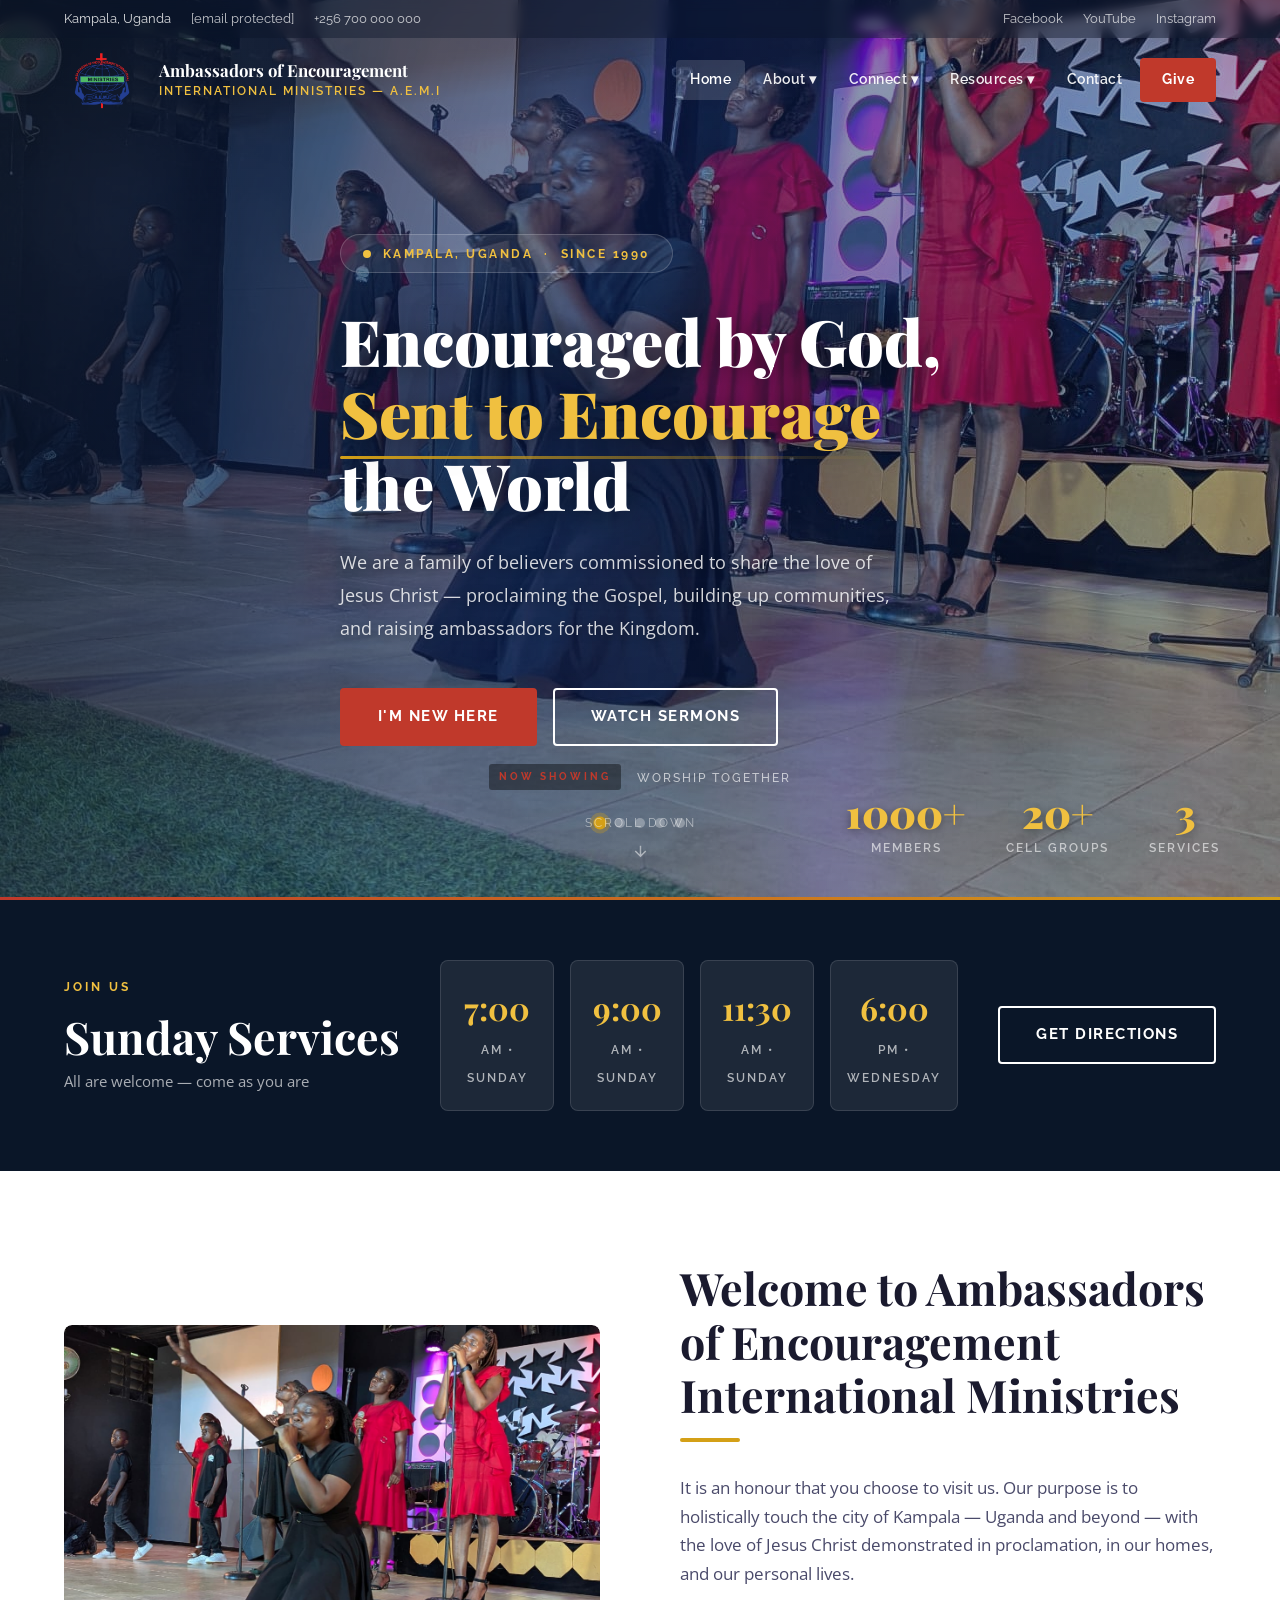
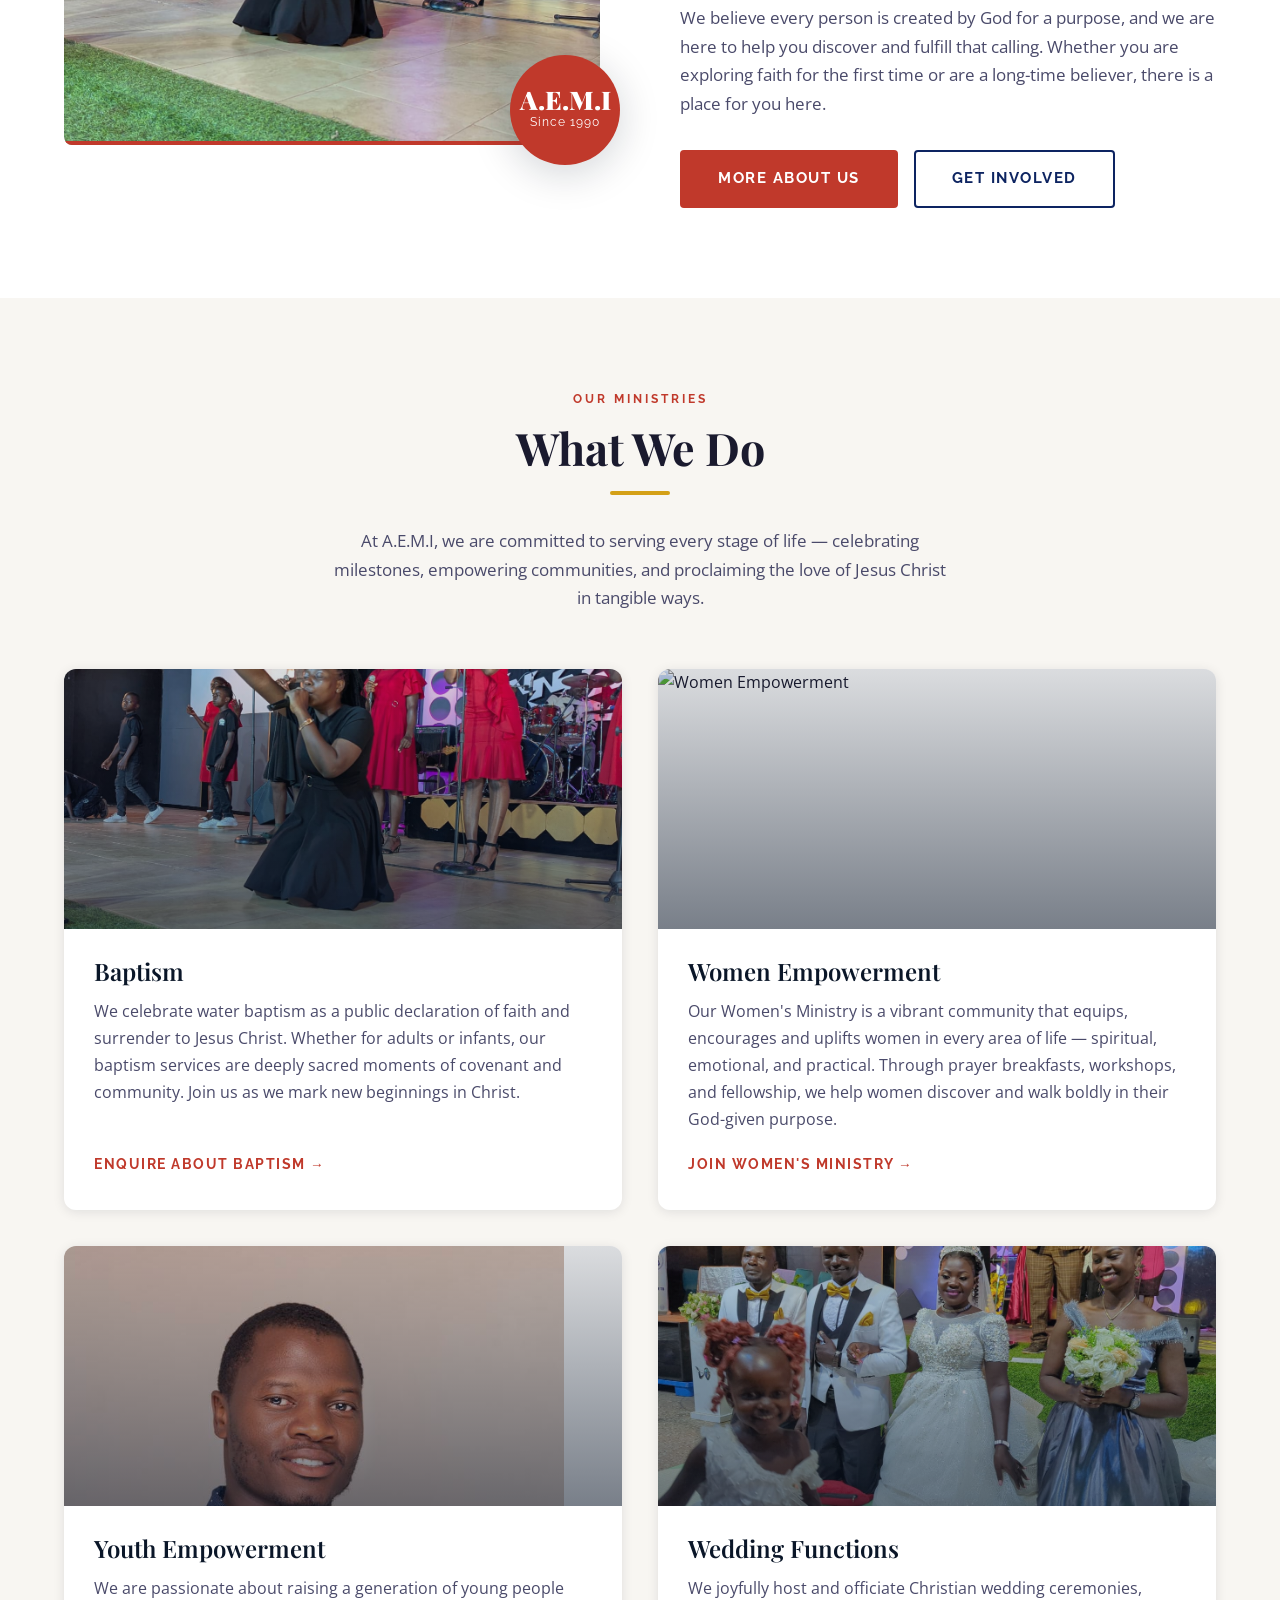
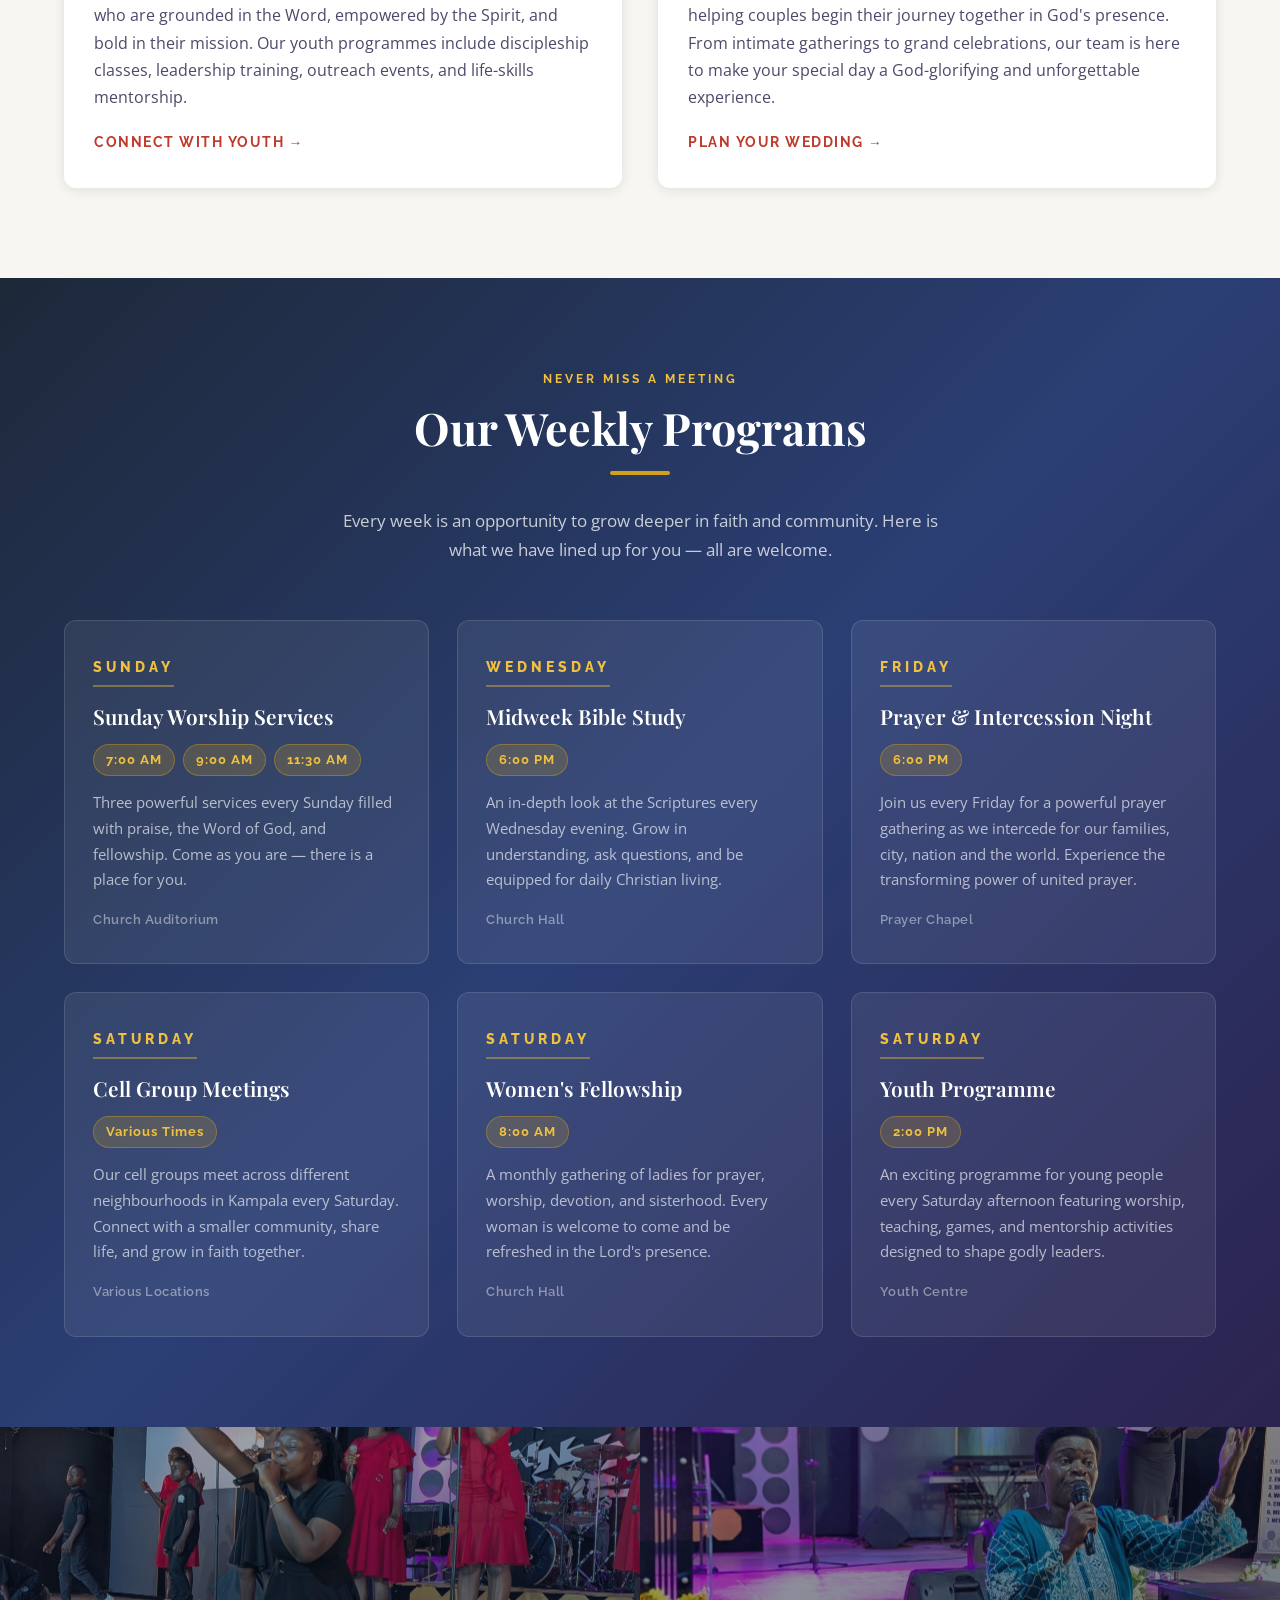
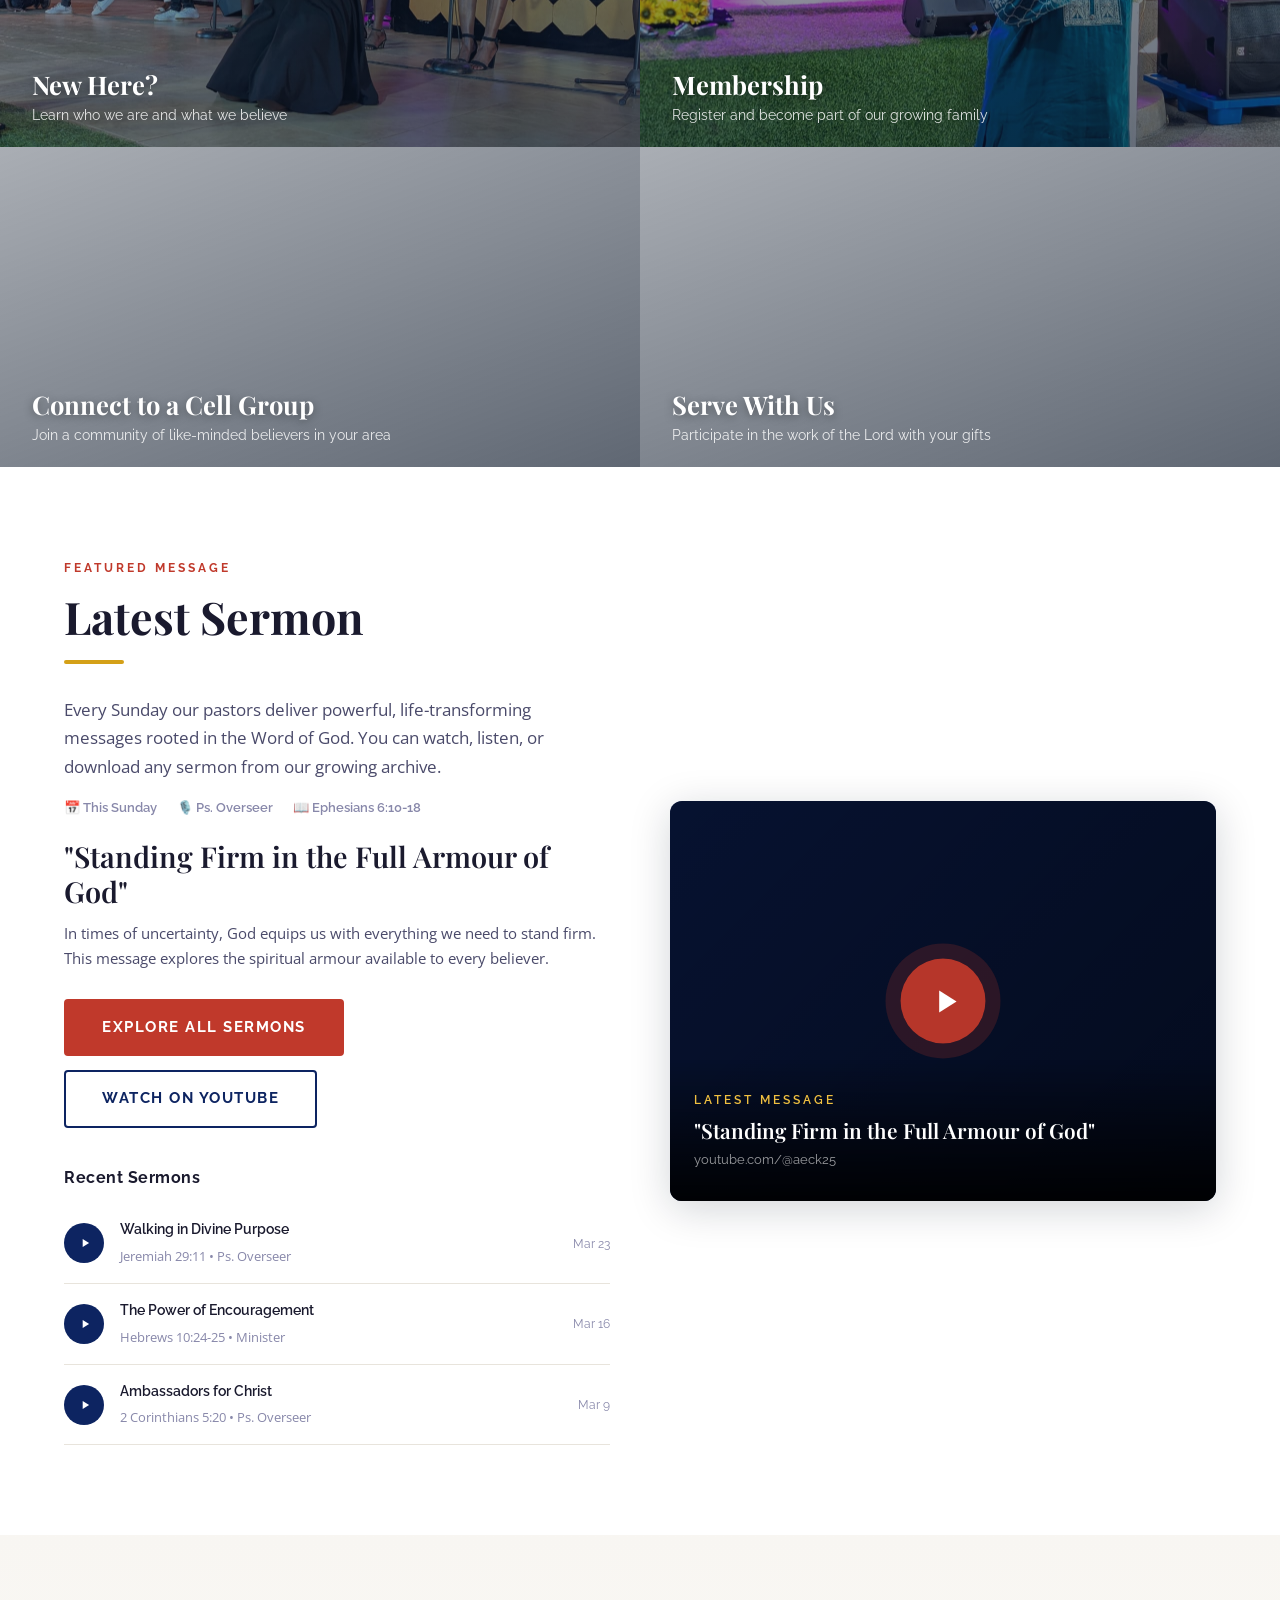
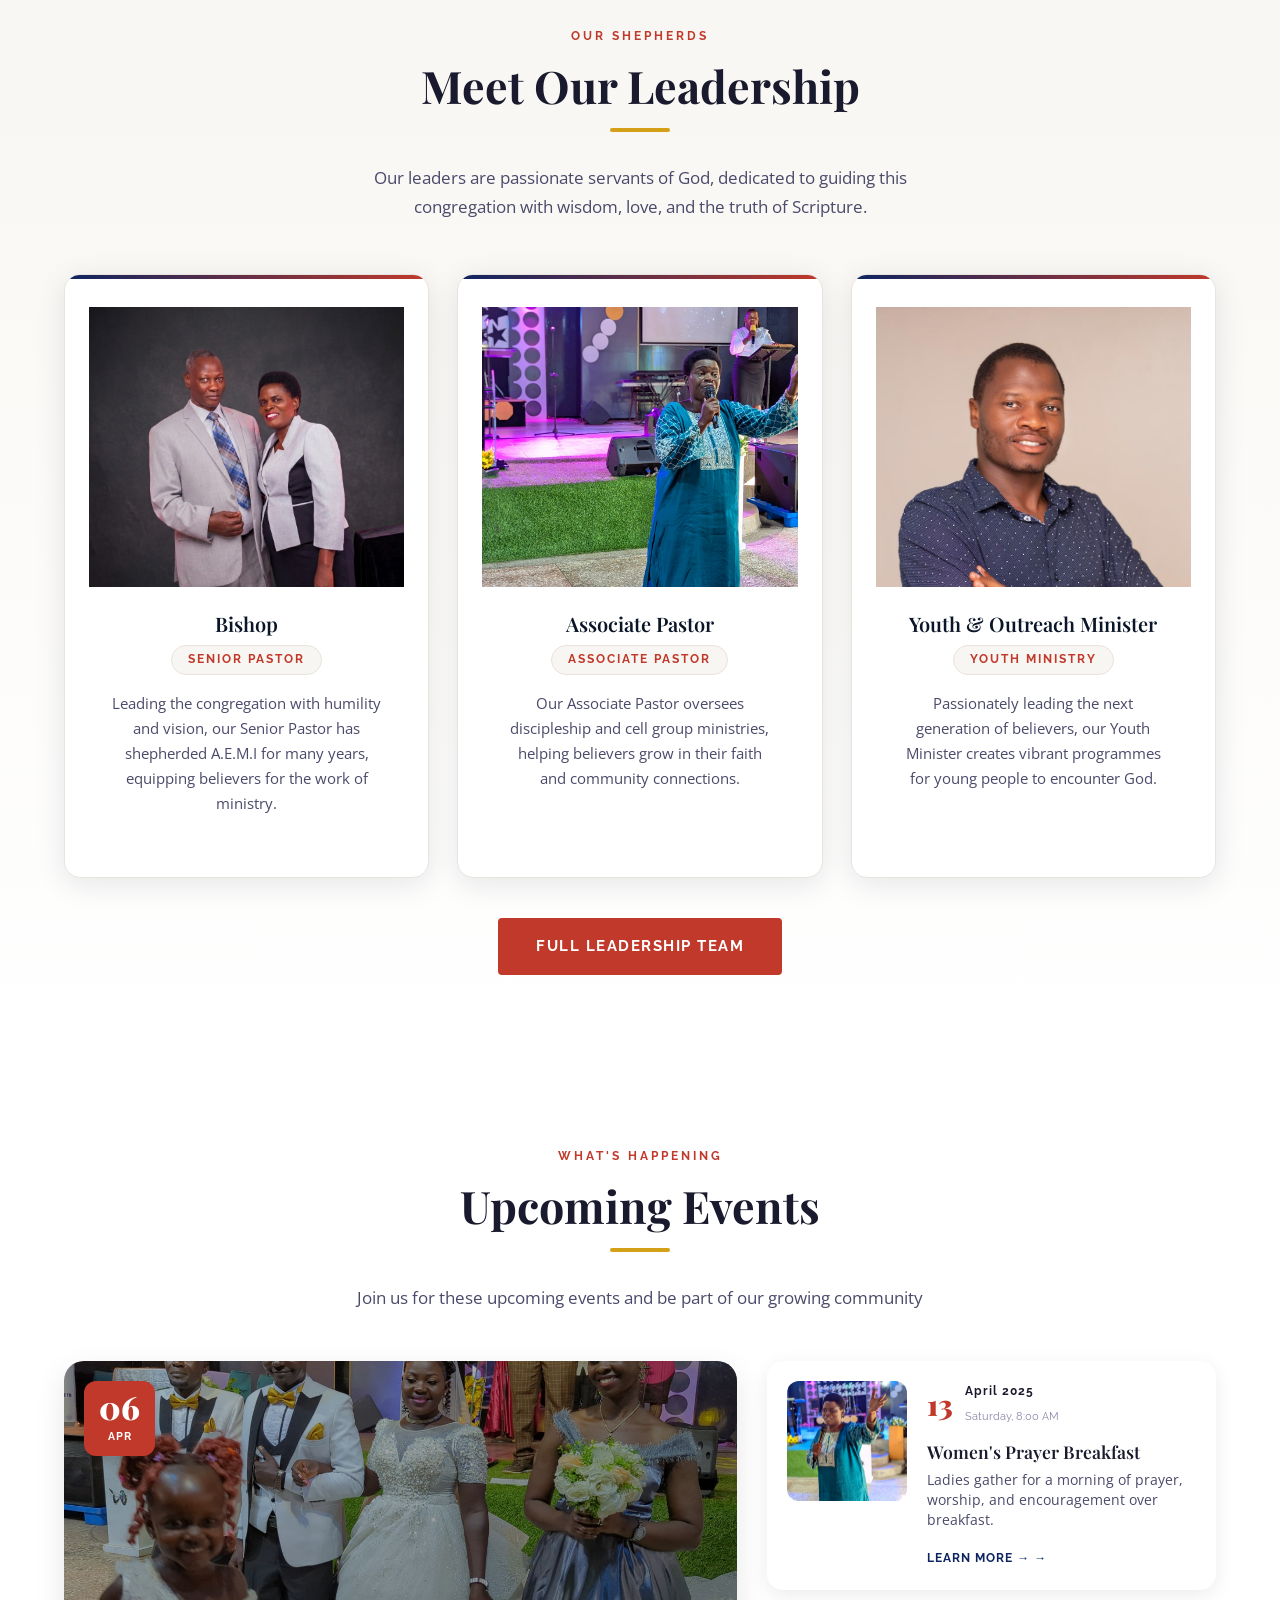
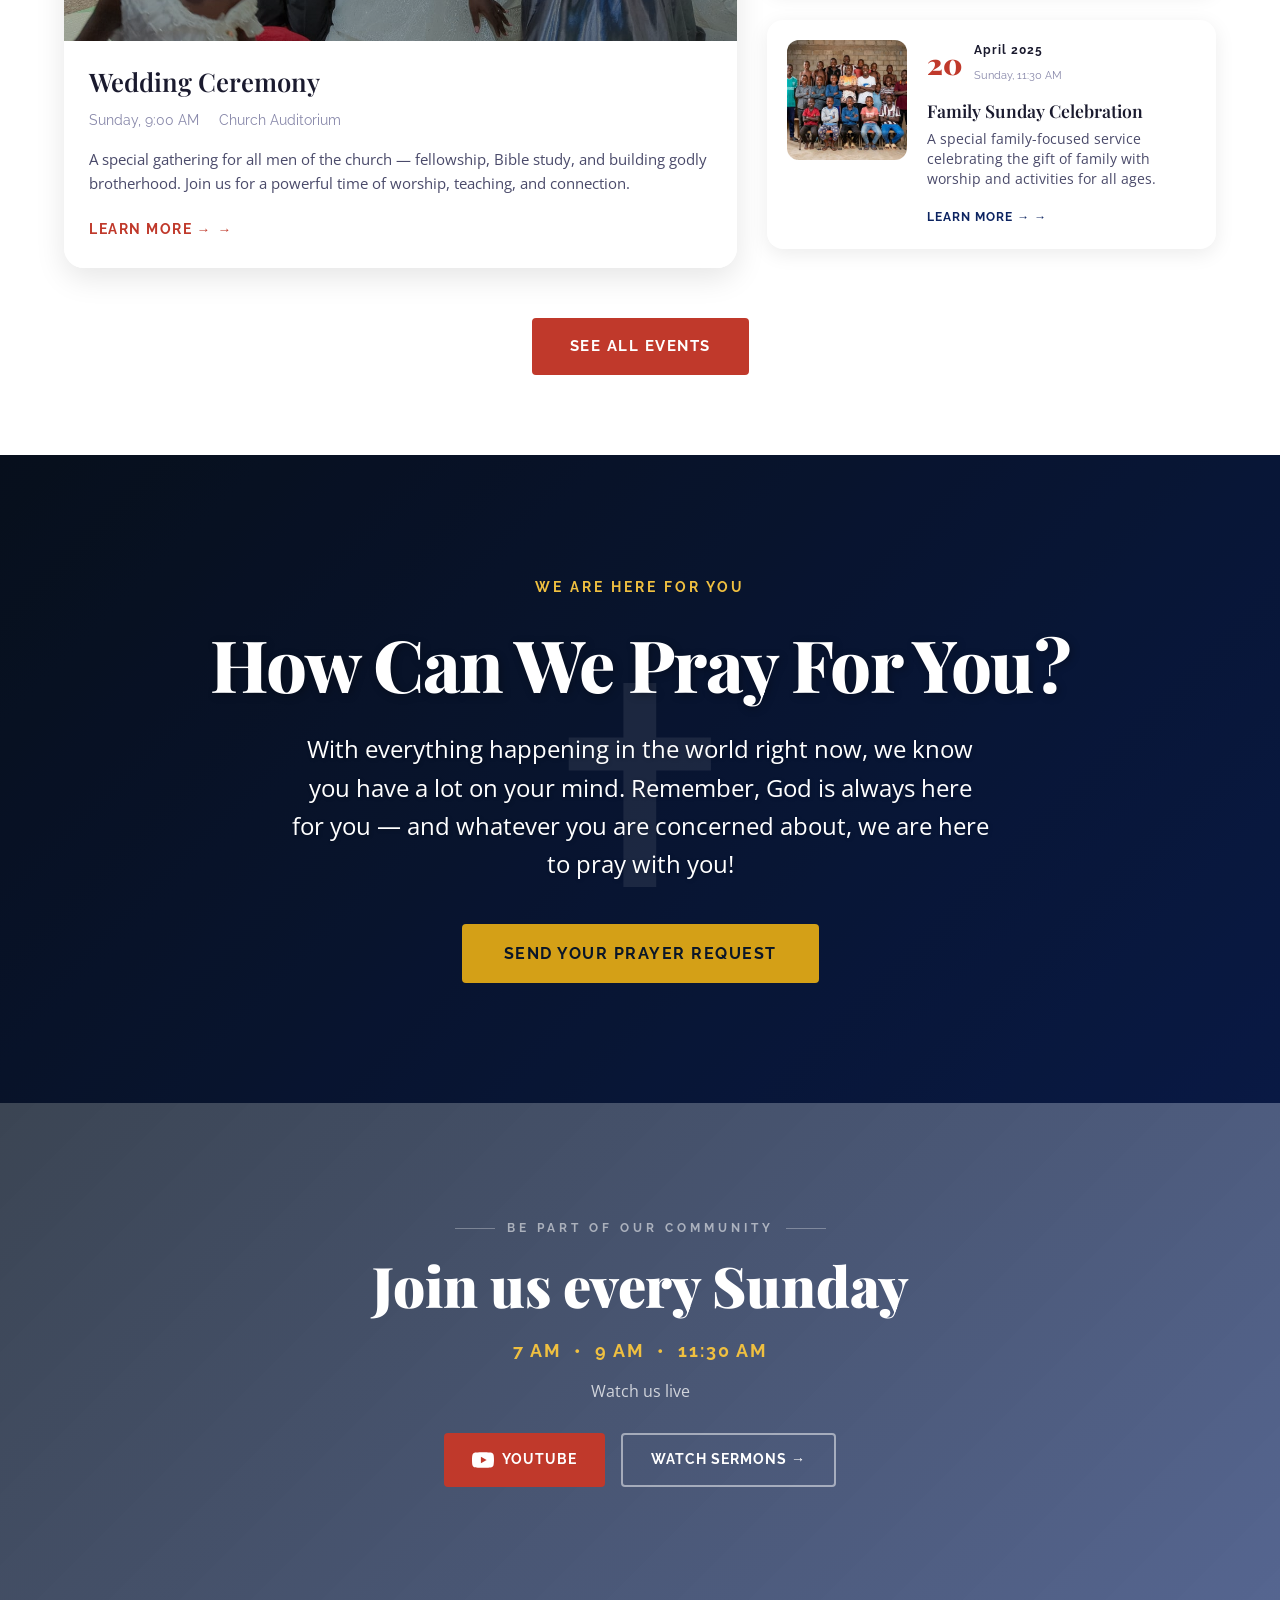
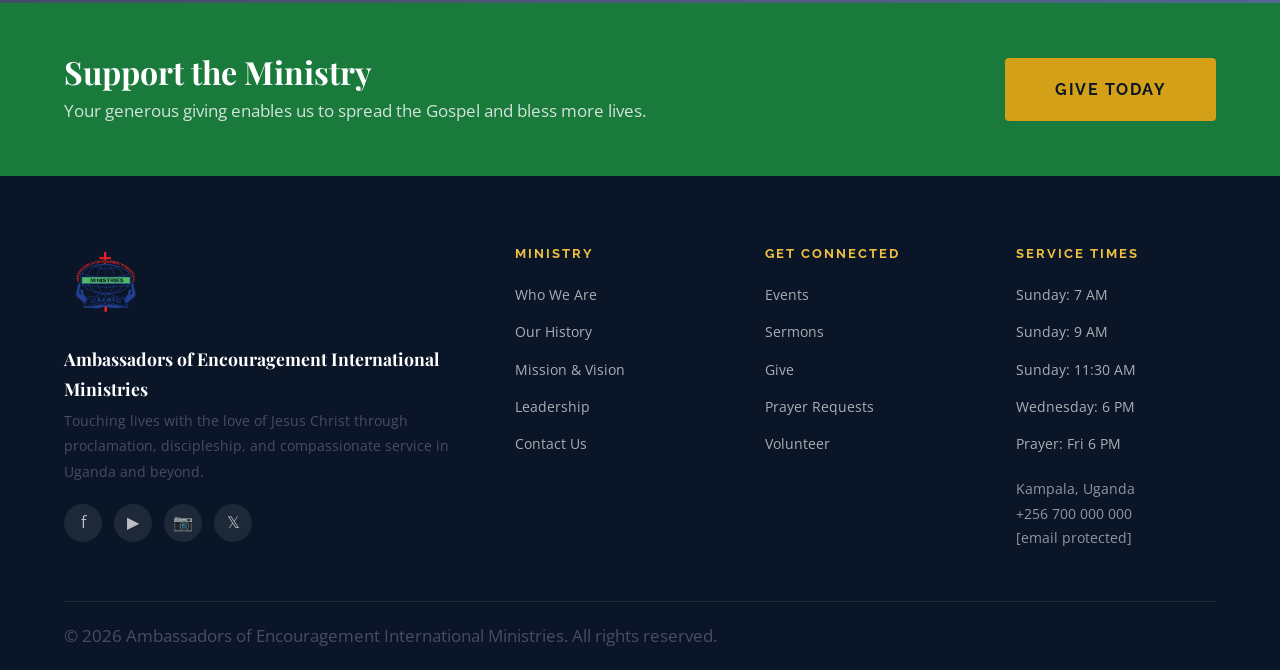
==== commit 24f28dfc: "Refactor leader section and update images Updated image attributes and modified leader titles." ====
--- a/index.html
+++ b/index.html
@@ -281,7 +281,7 @@
       <!-- Youth Empowerment -->
       <div class="wwd-card fade-in">
         <div class="wwd-image">
-          <img src="images/joshua.jpeg" alt="Youth Empowerment">
+          <img src="images/joshua.jpeg" style="height: auto; width:500px" alt="Youth Empowerment">
           <div class="wwd-image-overlay"></div>
         </div>
         <div class="wwd-body">
@@ -523,15 +523,15 @@
           <img src="images/Pastor.jpeg" alt="Senior Pastor">
         </div>
         <div class="leader-card-body">
-          <h3>Overseer / Senior Pastor</h3>
+          <h3>Bishop</h3>
           <span class="role">Senior Pastor</span>
           <p>Leading the congregation with humility and vision, our Senior Pastor has shepherded A.E.M.I for many years, equipping believers for the work of ministry.</p>
         </div>
       </div>
 
-      <div class="leader-card leader-fly-in" data-delay="220">
-        <div class="leader-image" style="background:#1a3a8f;display:flex;align-items:center;justify-content:center;">
-          <span style="color:rgba(255,255,255,0.3);font-size:4rem;">👤</span>
+            <div class="leader-card leader-fly-in" data-delay="340">
+        <div class="leader-image">
+          <img src="images/magret.jpeg" alt="Youth Minister">
         </div>
         <div class="leader-card-body">
           <h3>Associate Pastor</h3>
@@ -551,27 +551,6 @@
         </div>
       </div>
 
-      <div class="leader-card leader-fly-in" data-delay="460">
-        <div class="leader-image" style="background:linear-gradient(135deg,#1a7a3c,#0d2461);display:flex;align-items:center;justify-content:center;">
-          <span style="color:rgba(255,255,255,0.35);font-size:4rem;">🧒</span>
-        </div>
-        <div class="leader-card-body">
-          <h3>Children's Service</h3>
-          <span class="role">Children's Ministry</span>
-          <p>A vibrant, safe and fun environment where children aged 3–12 encounter God, learn the Word, and grow in faith every Sunday.</p>
-        </div>
-      </div>
-
-      <div class="leader-card leader-fly-in" data-delay="580">
-        <div class="leader-image">
-          <img src="images/live.jpeg" alt="Main Service">
-        </div>
-        <div class="leader-card-body">
-          <h3>Main Sunday Service</h3>
-          <span class="role">All Are Welcome</span>
-          <p>Our main services at 7 AM, 9 AM and 11:30 AM are powerful times of worship, the Word, and community. Come as you are.</p>
-        </div>
-      </div>
 
     </div>
 
@@ -755,4 +734,4 @@
 
 <script src="js/main.js"></script>
 </body>
-</html>+</html>
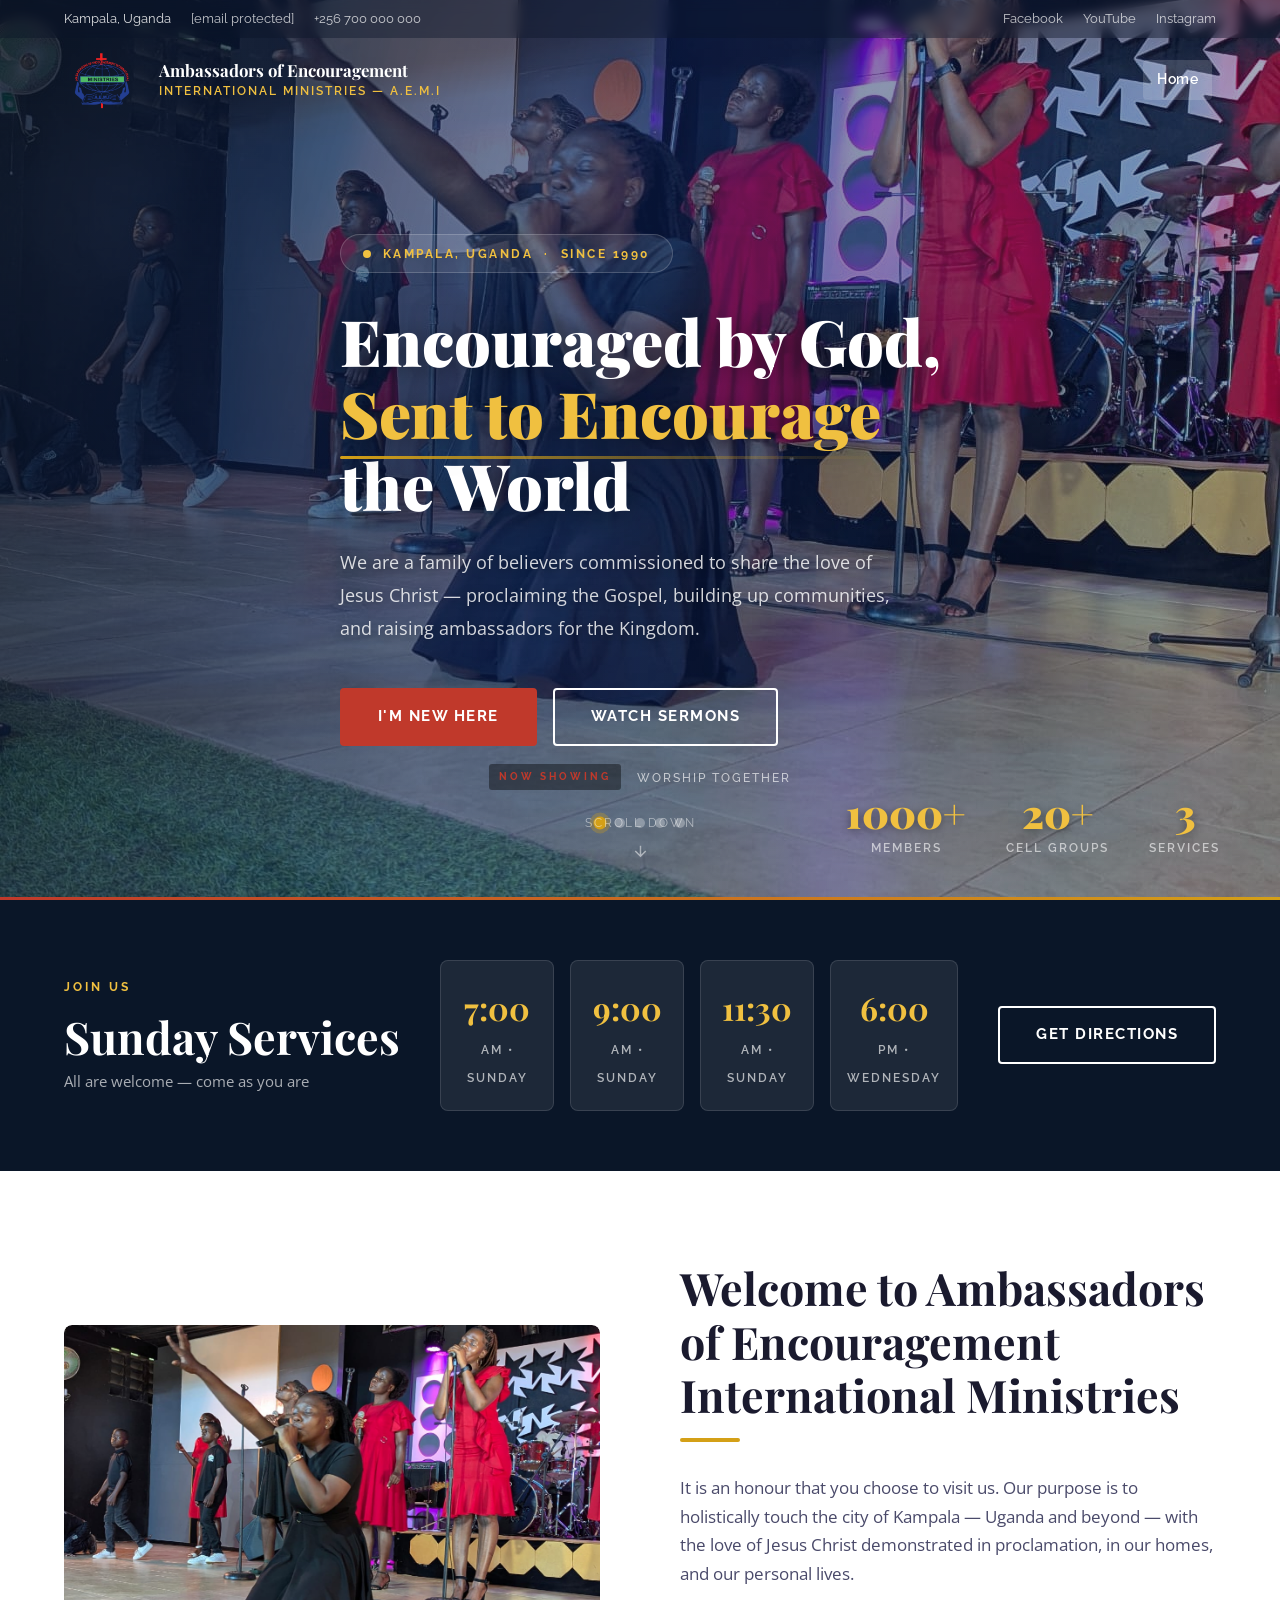
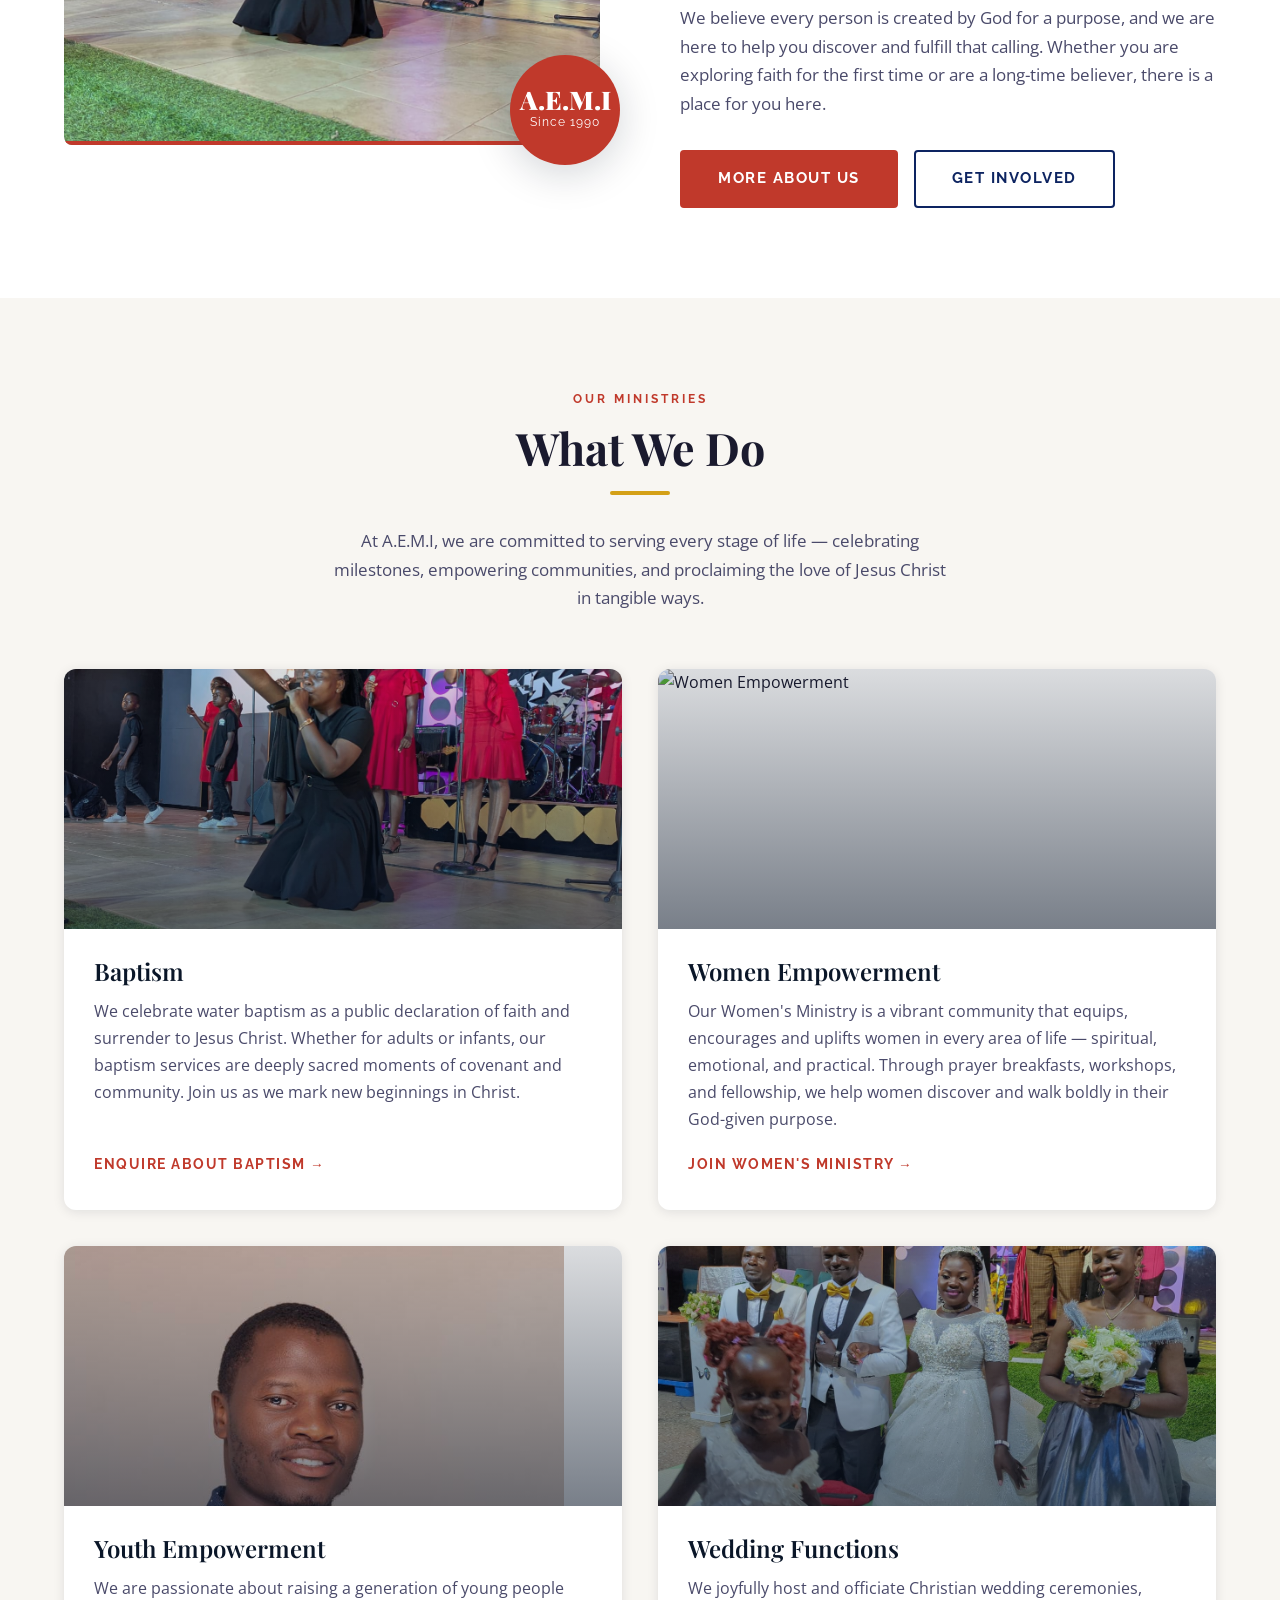
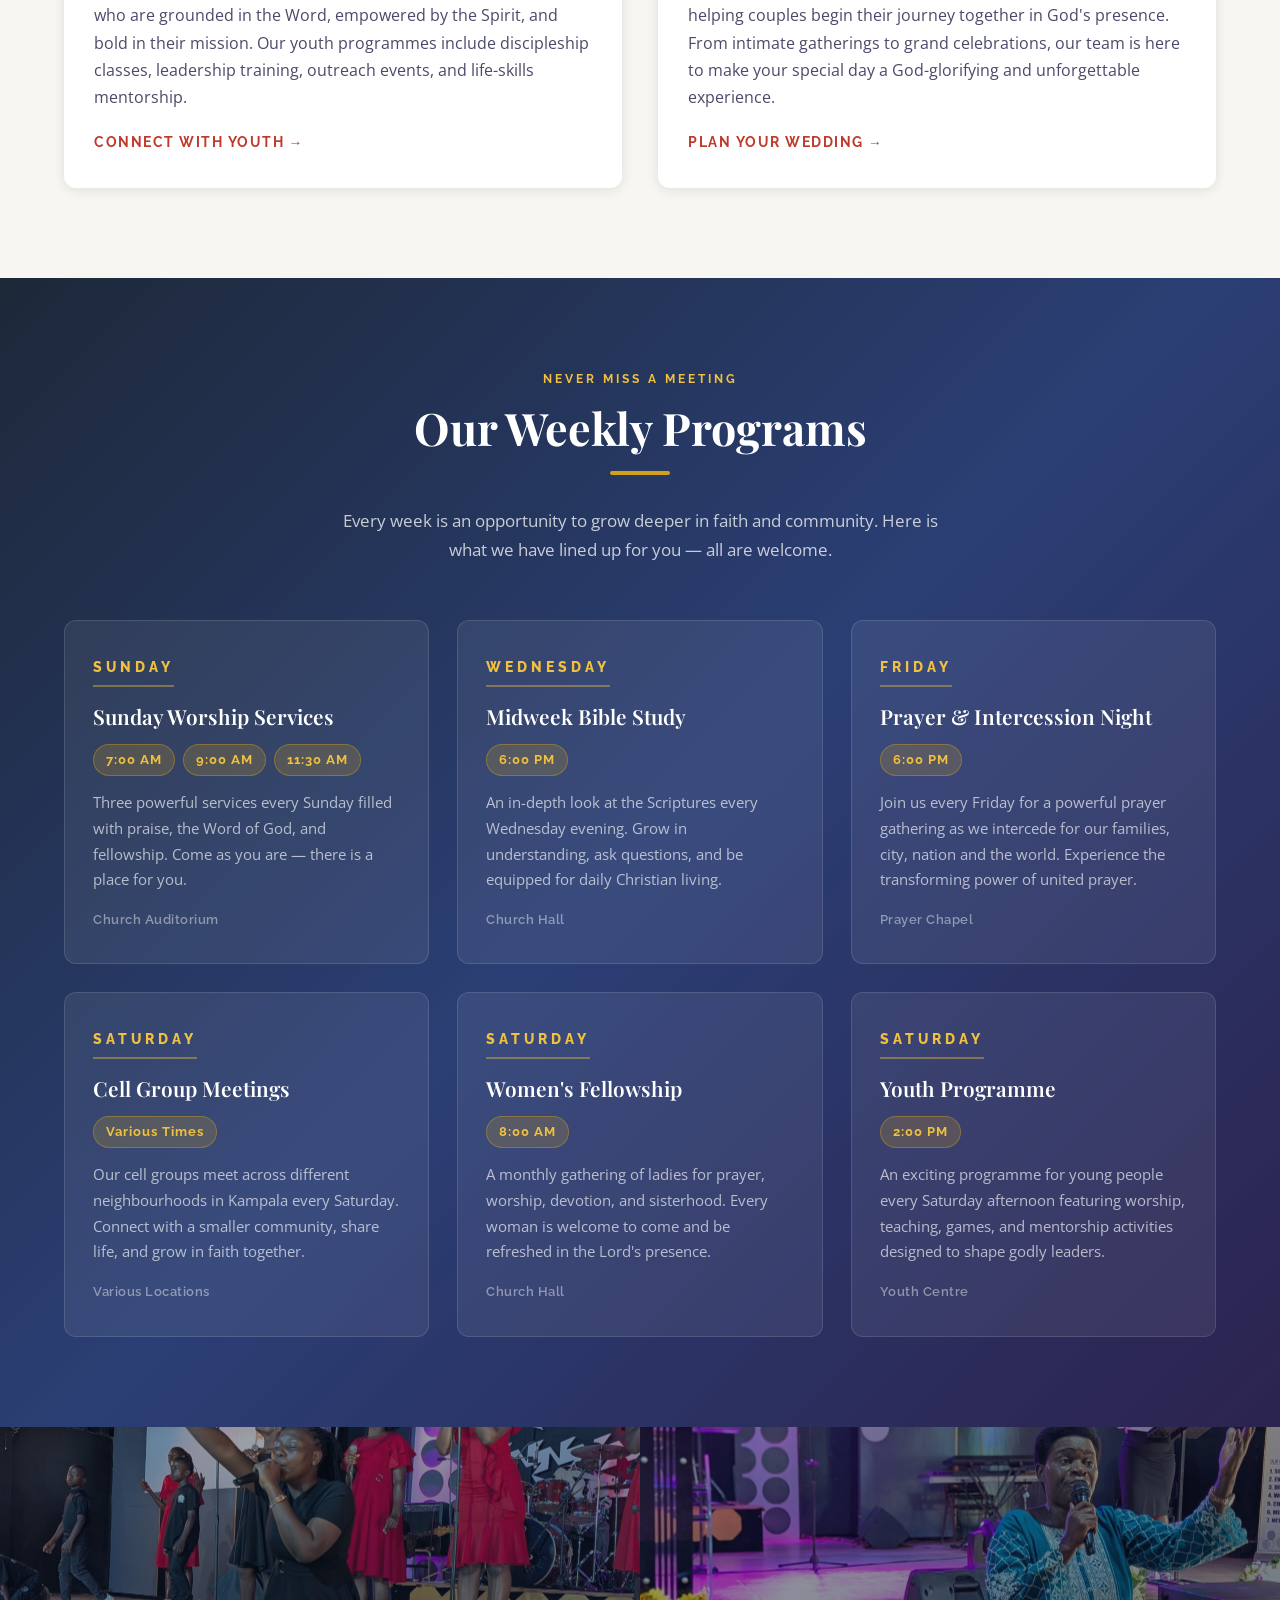
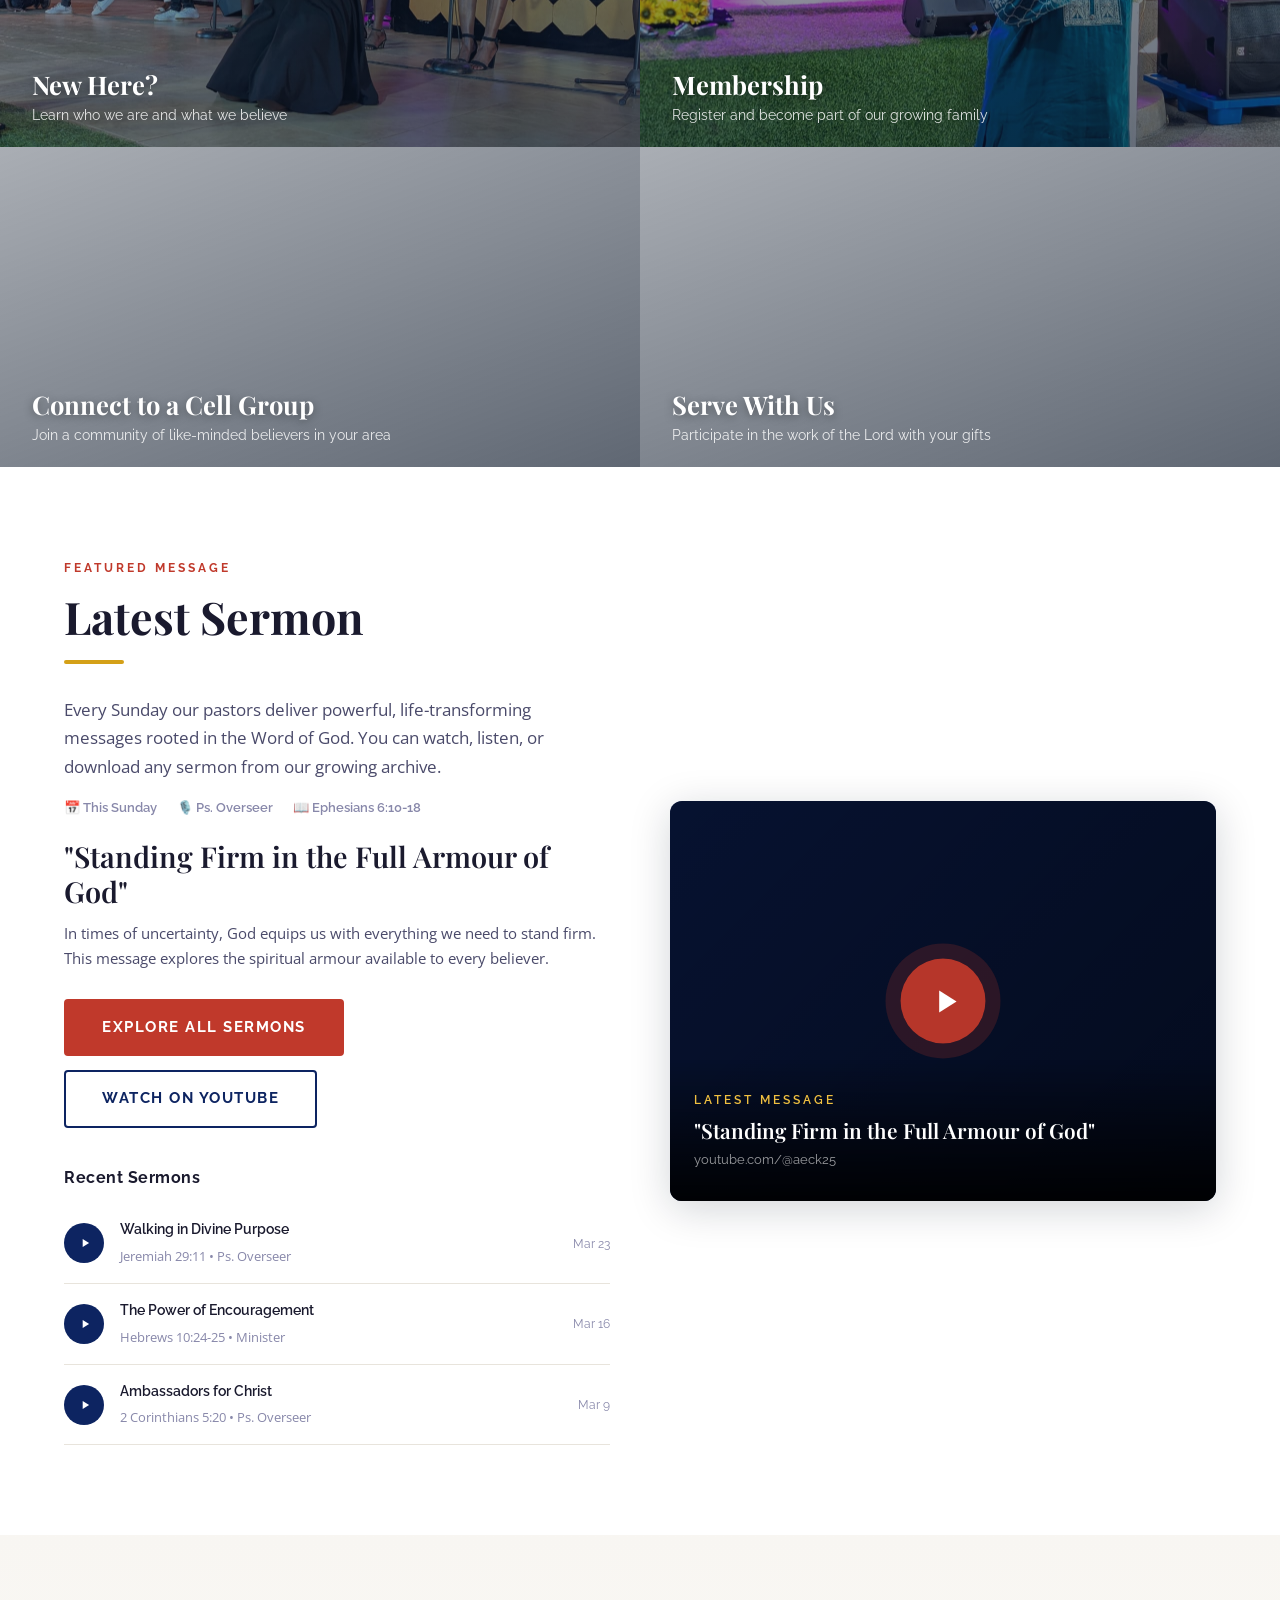
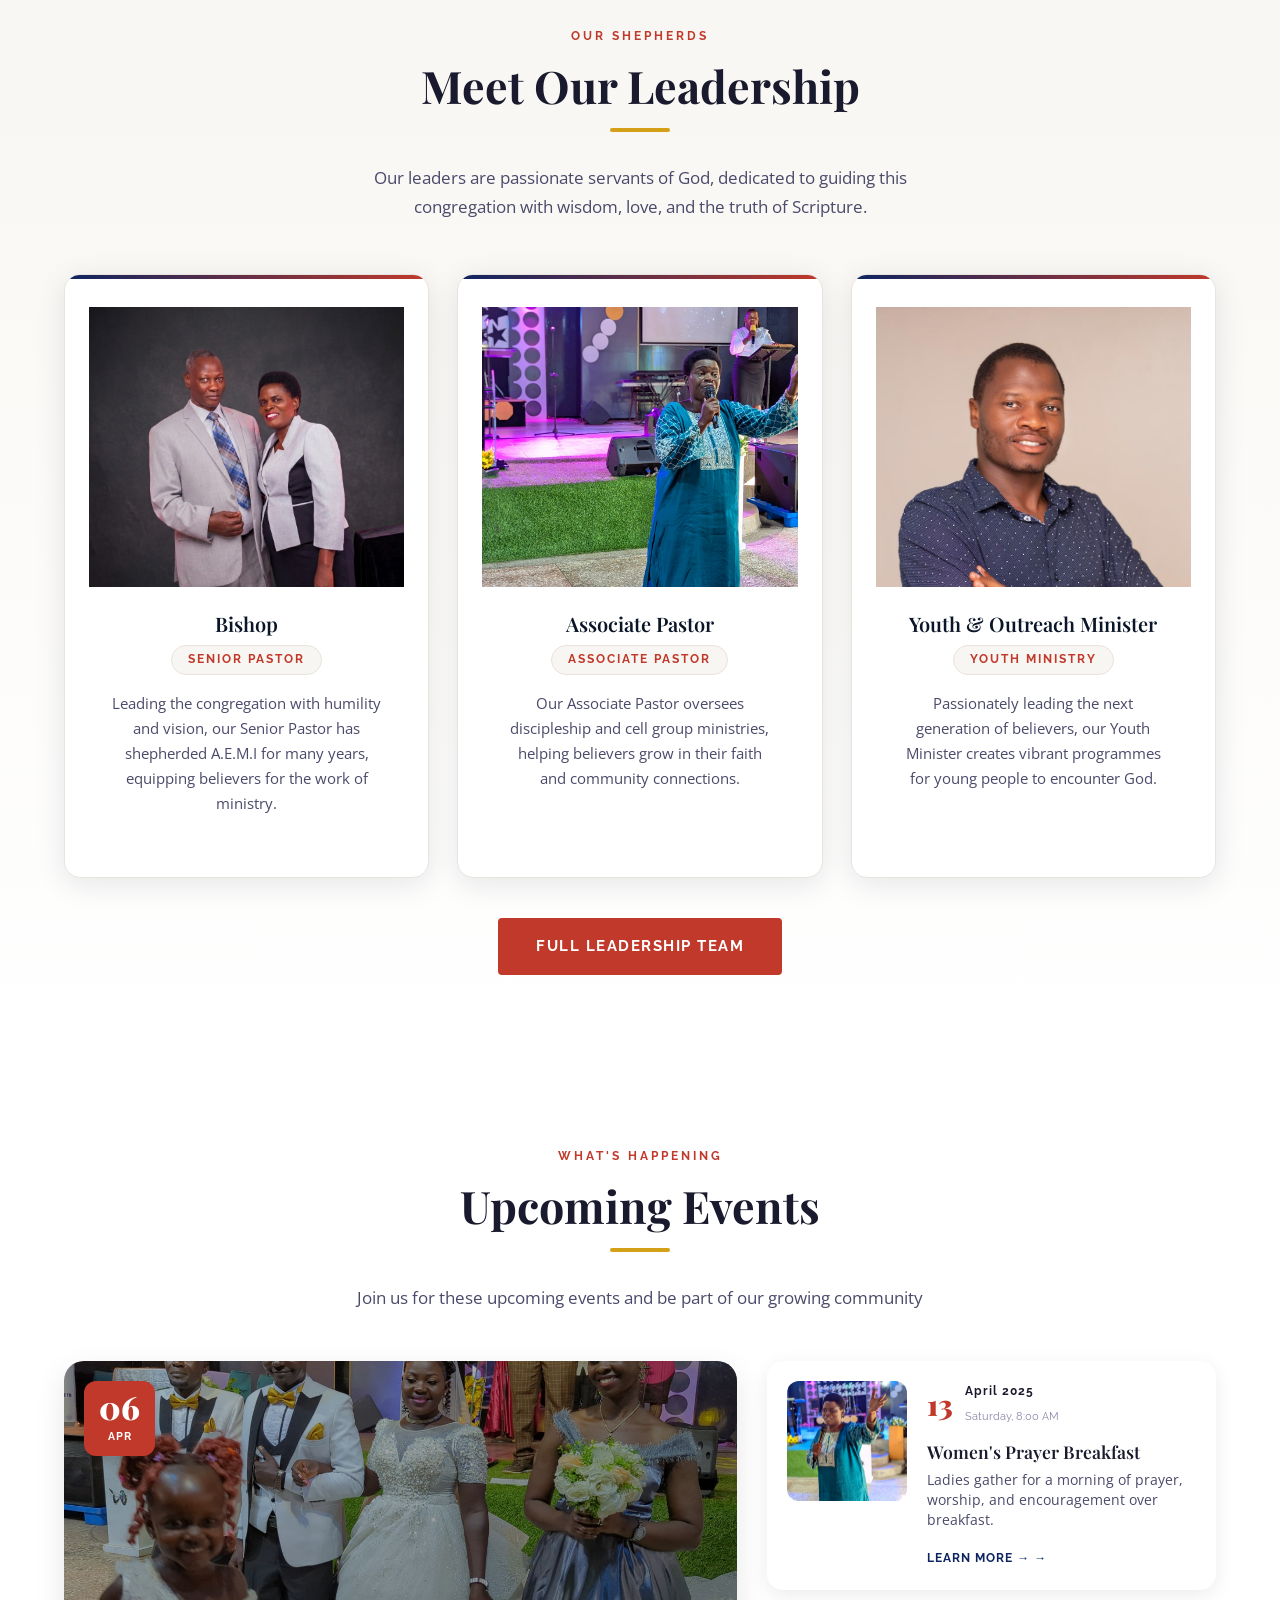
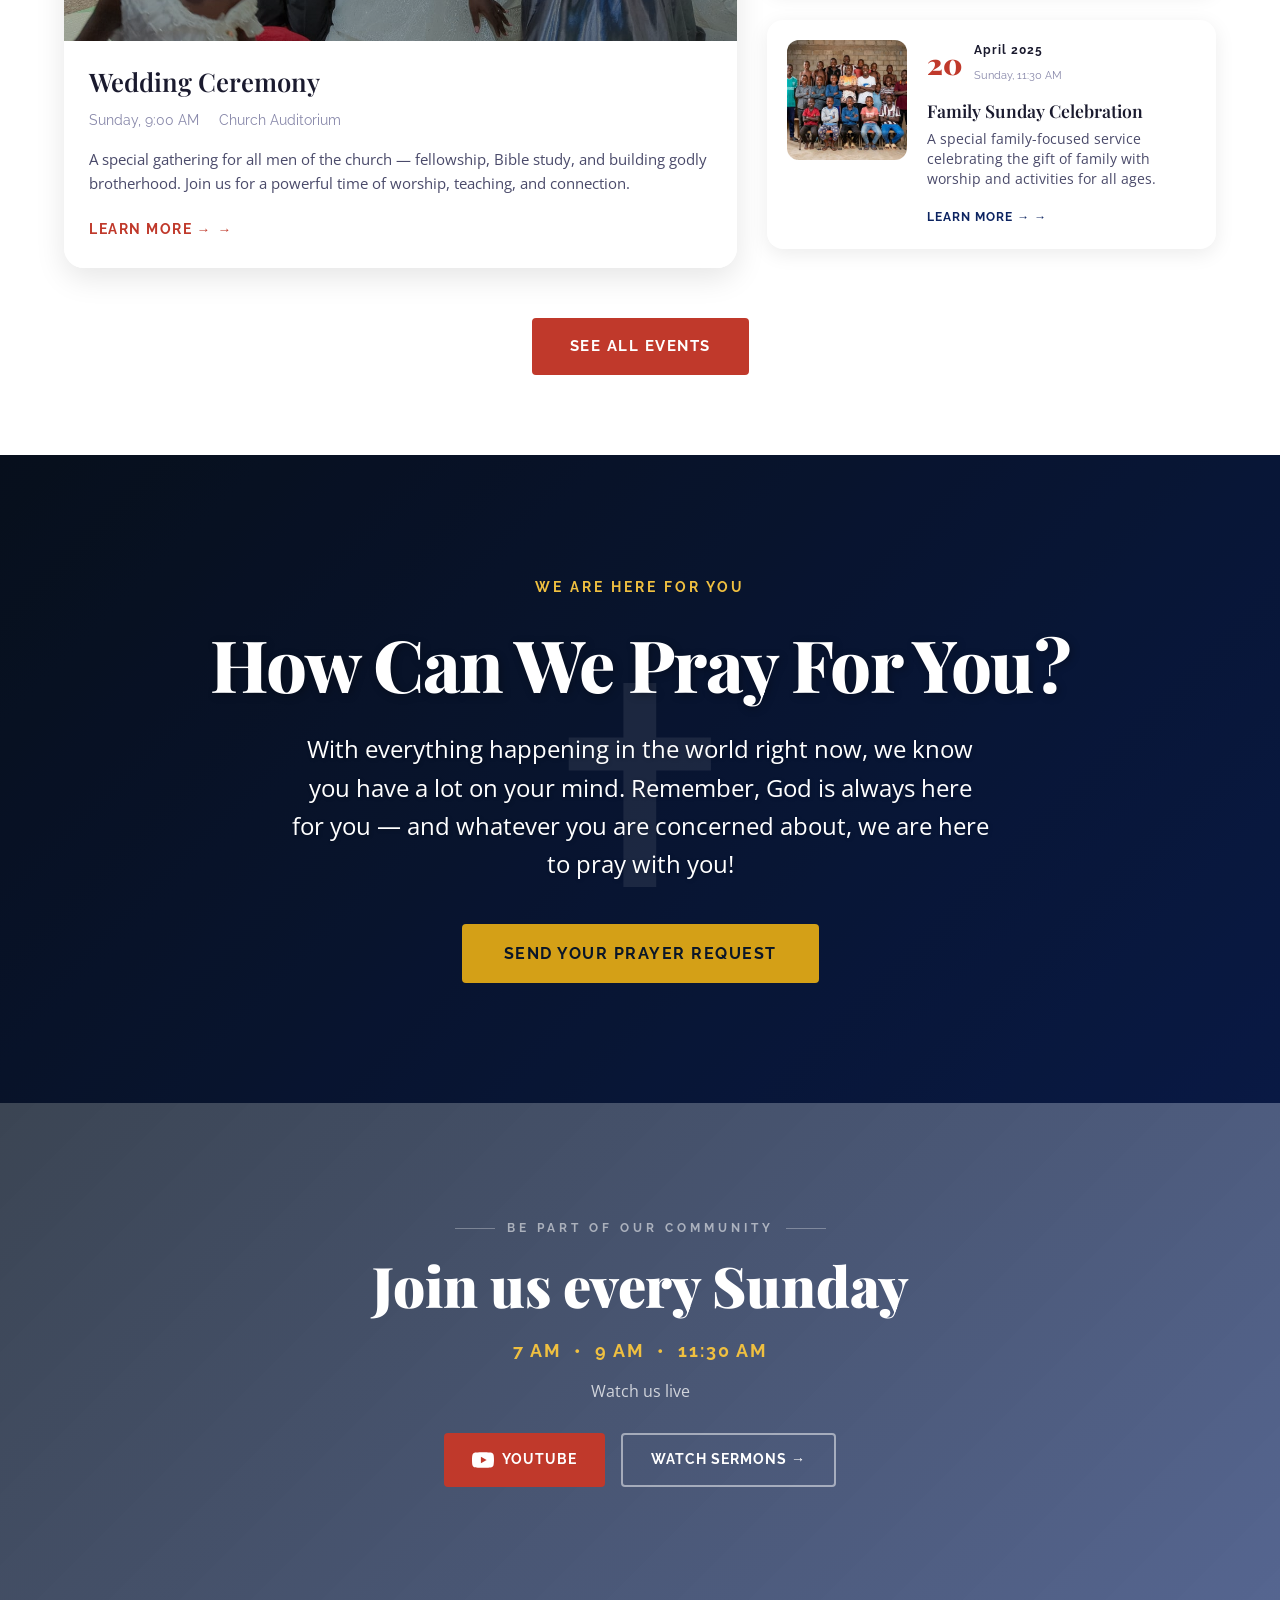
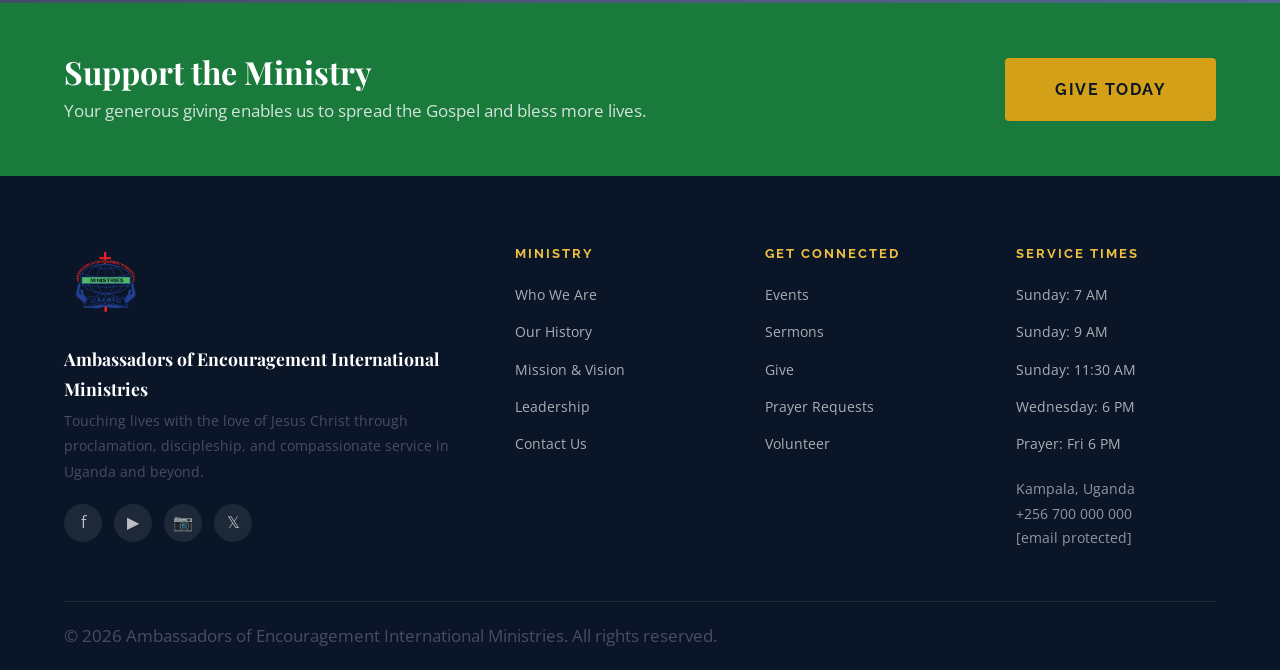
==== commit 63064bdf: "Comment out About link in navigation" ====
--- a/index.html
+++ b/index.html
@@ -43,7 +43,7 @@
     <ul class="nav-links" id="navLinks">
       <li><a href="index.html" class="active">Home</a></li>
       <li>
-        <a href="#">About ▾</a>
+        <!--a href="#">About ▾</a>
         <div class="nav-dropdown">
           <a href="pages/about.html">Who We Are</a>
           <a href="pages/about.html#history">Our History</a>
@@ -71,7 +71,7 @@
       <li><a href="pages/give.html" class="nav-give">Give</a></li>
     </ul>
     <div class="hamburger" id="hamburger">
-      <span></span><span></span><span></span>
+      <span></span><span></span><span></span-->
     </div>
   </div>
 </nav>
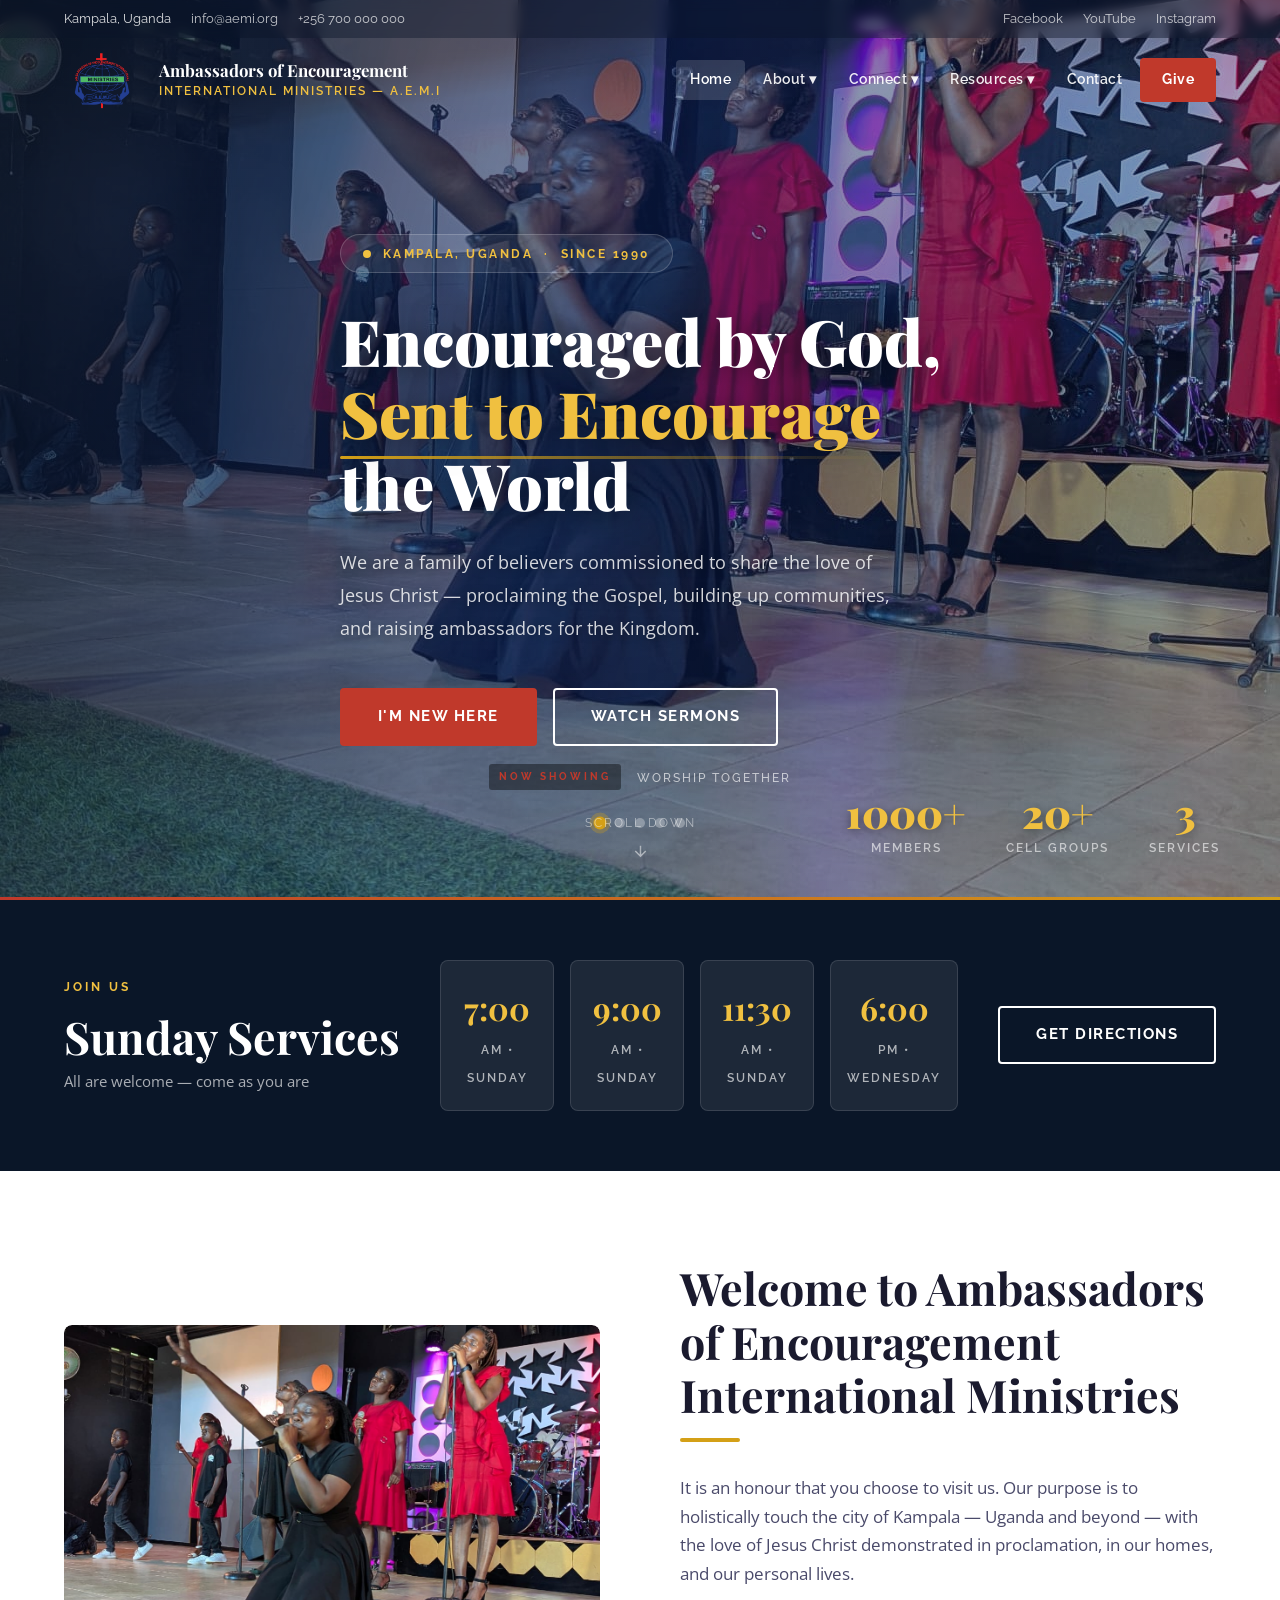
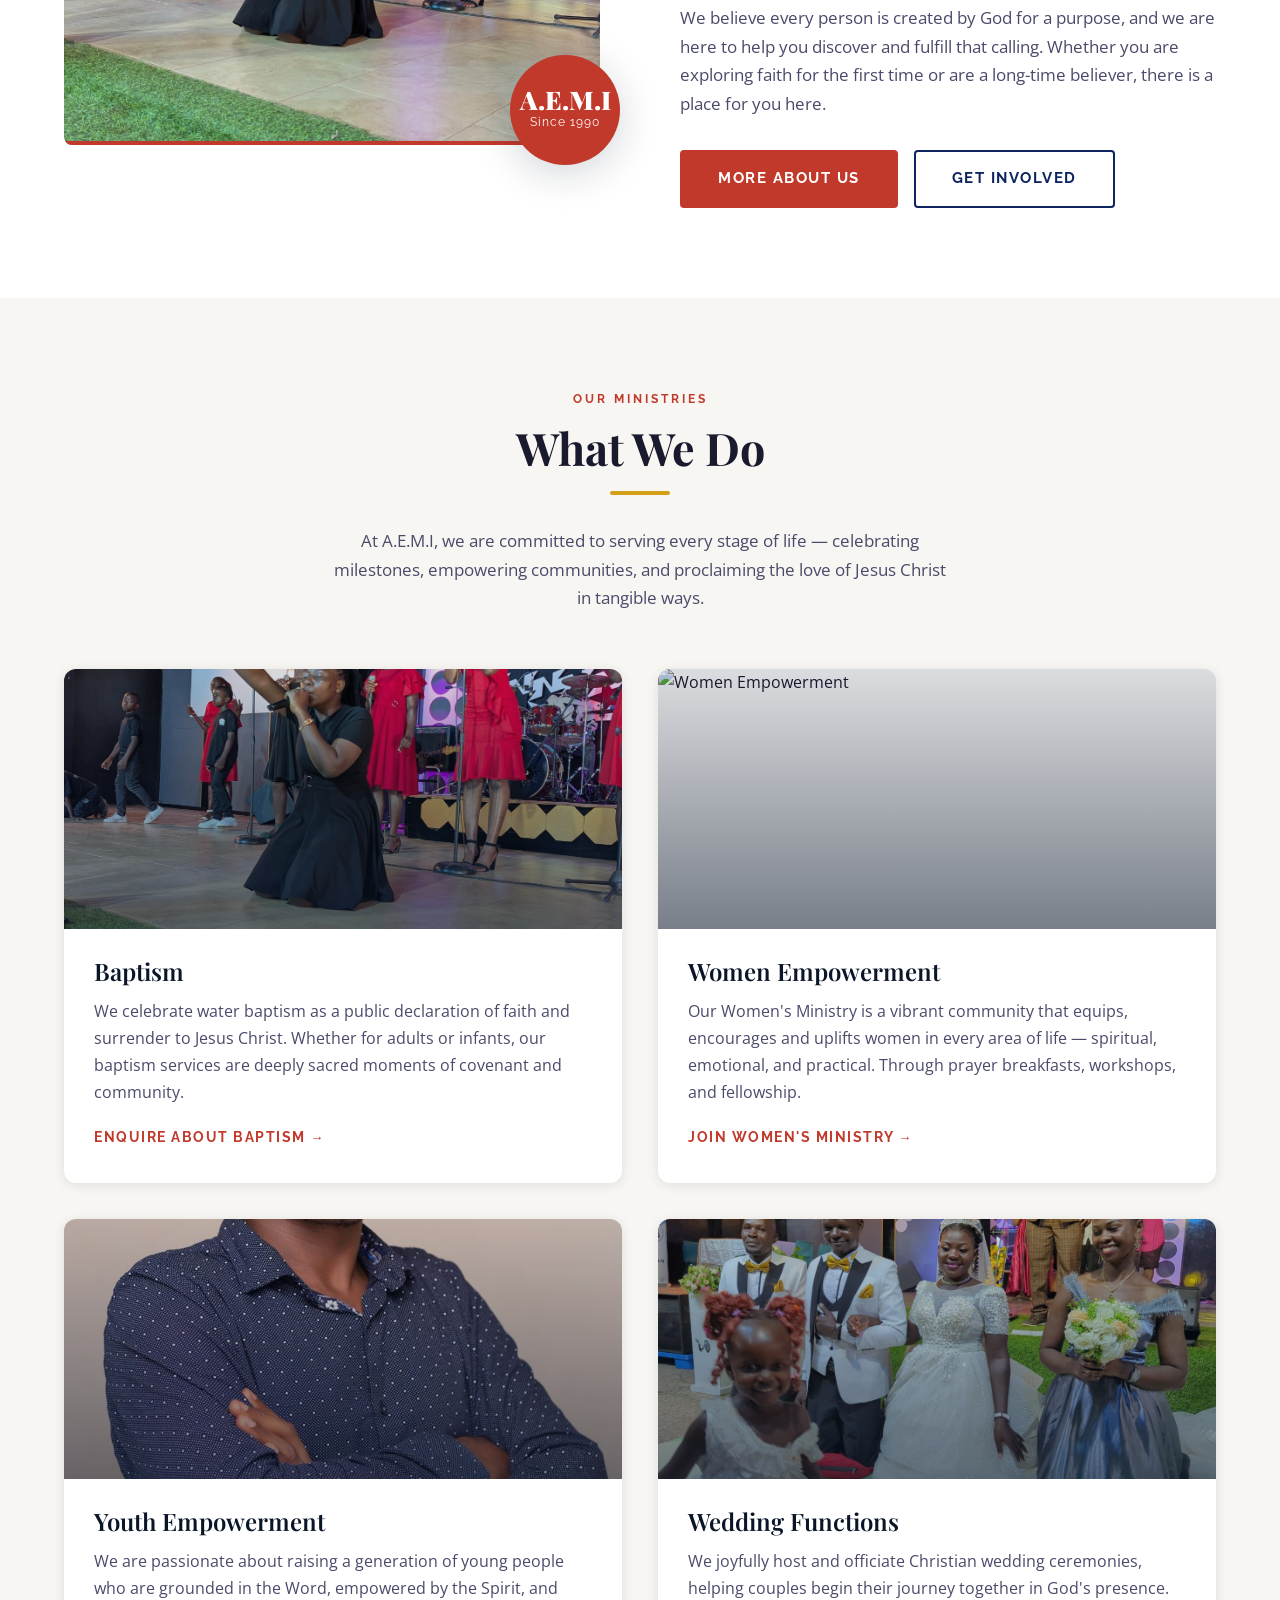
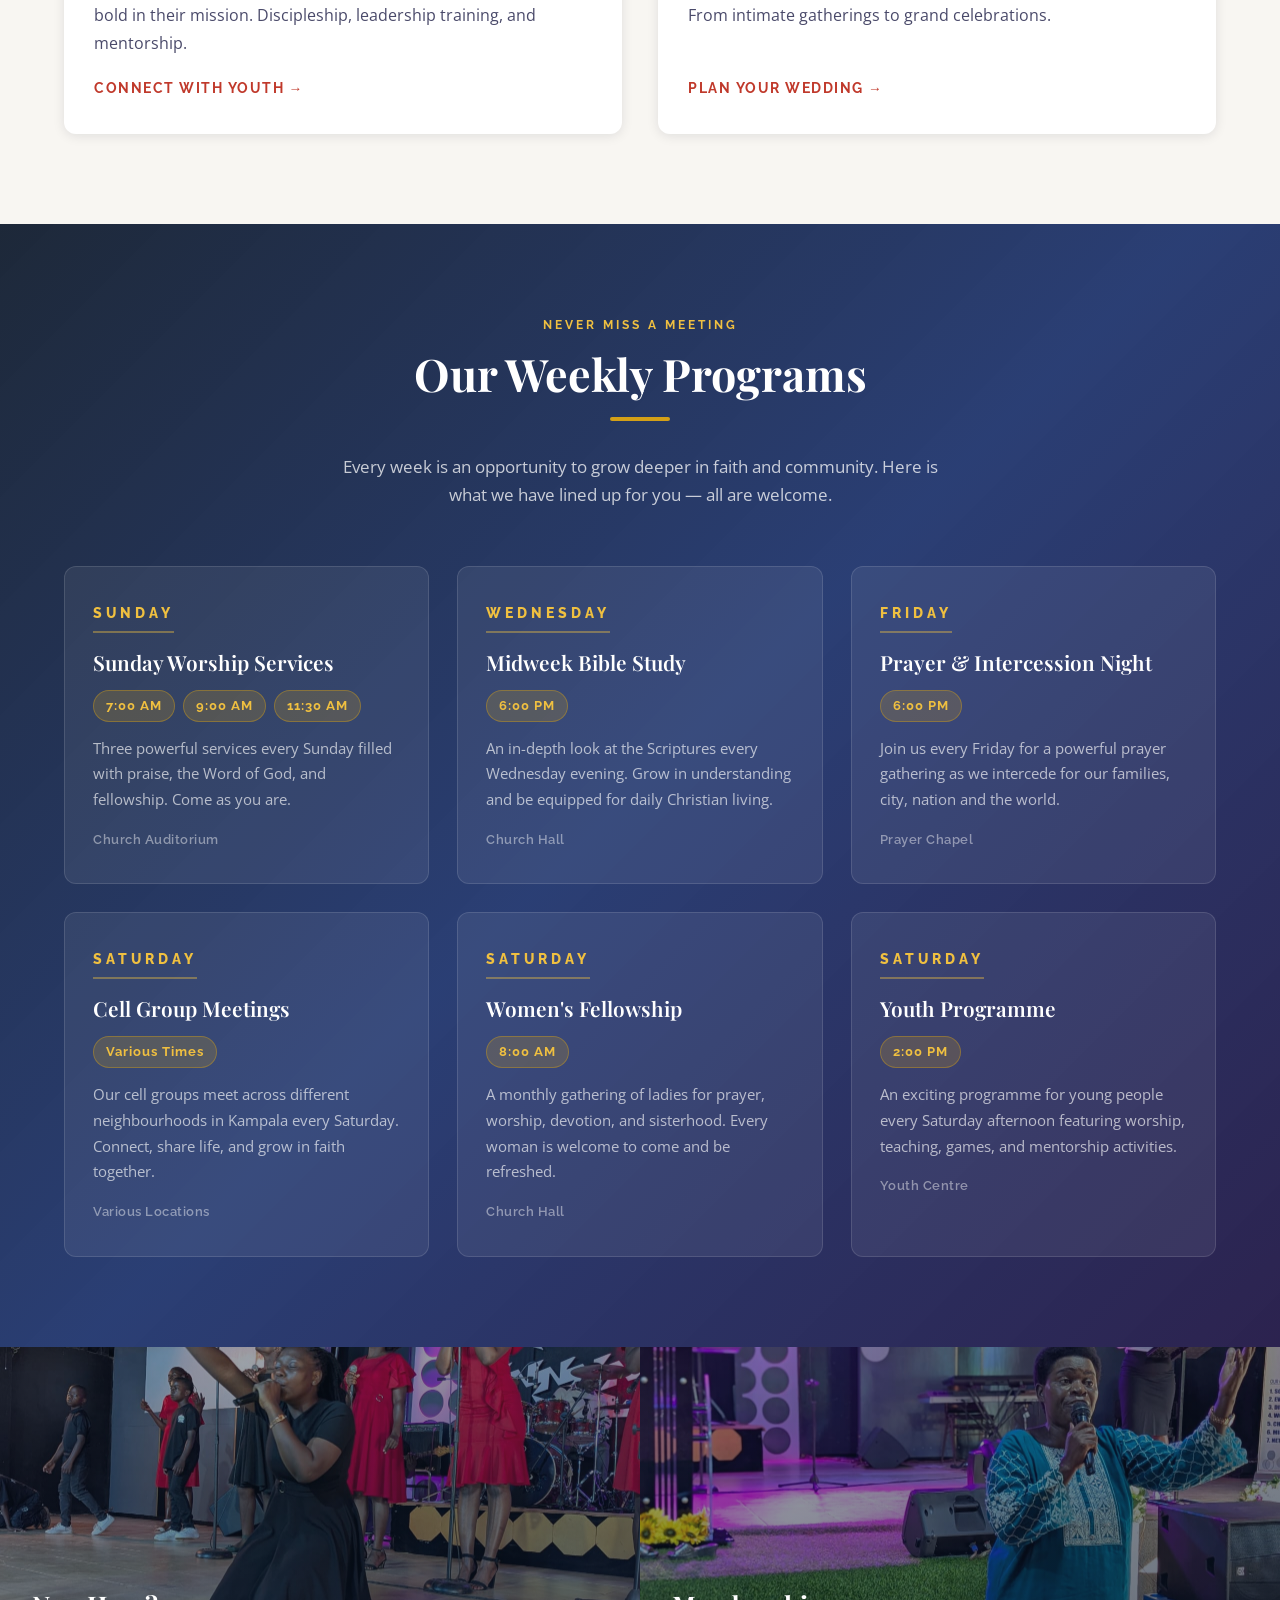
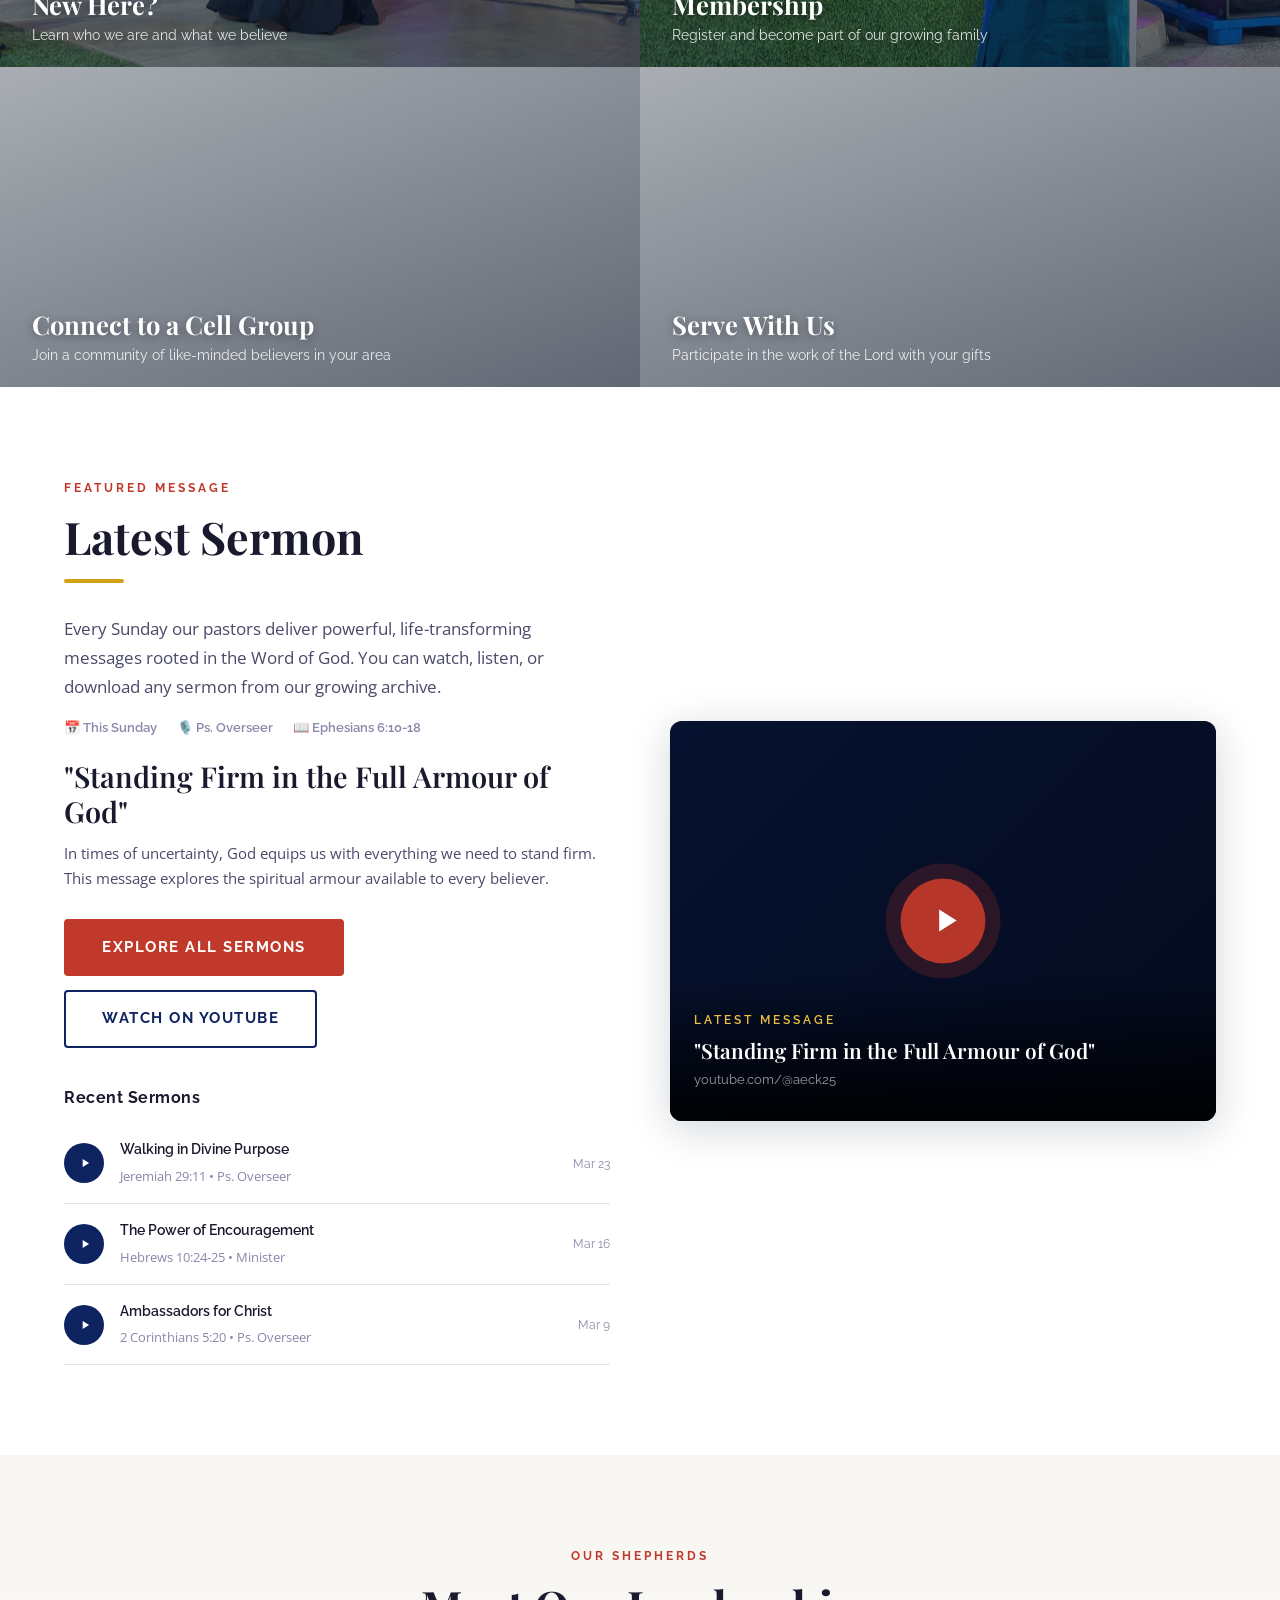
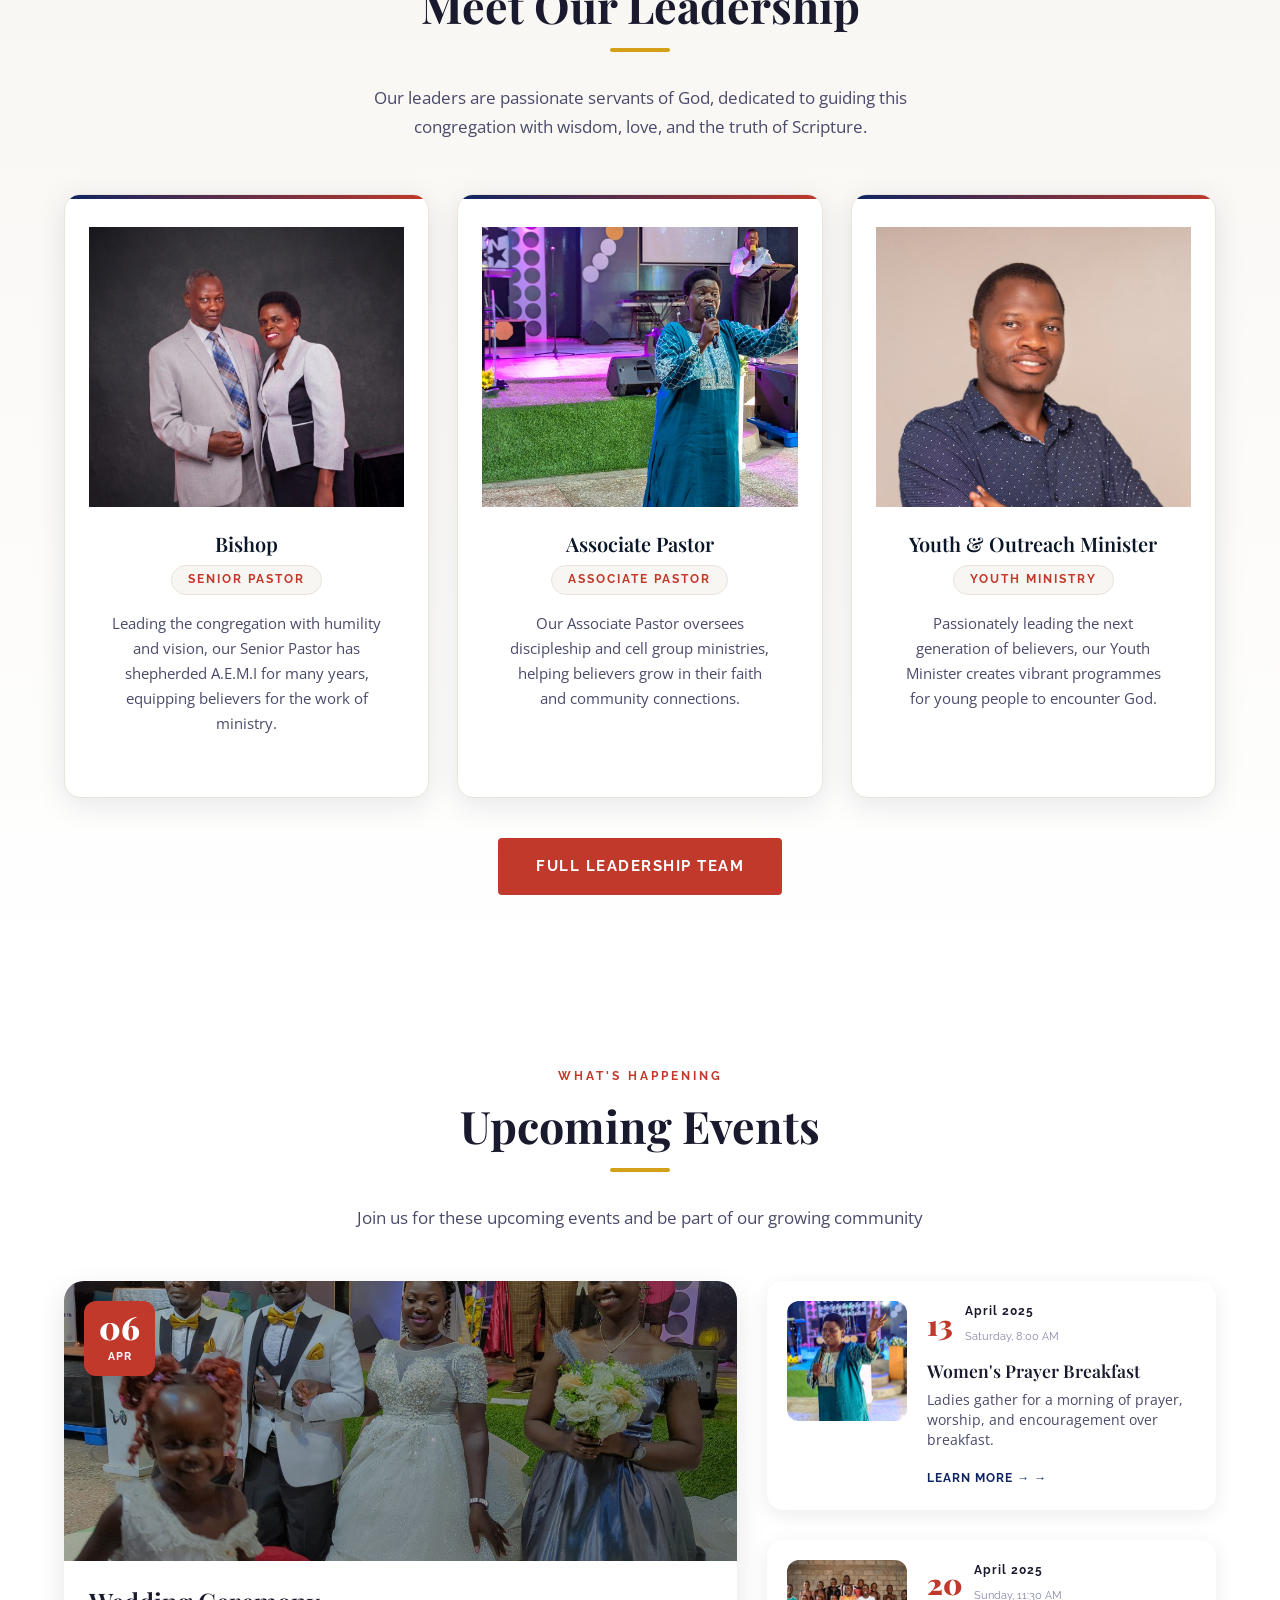
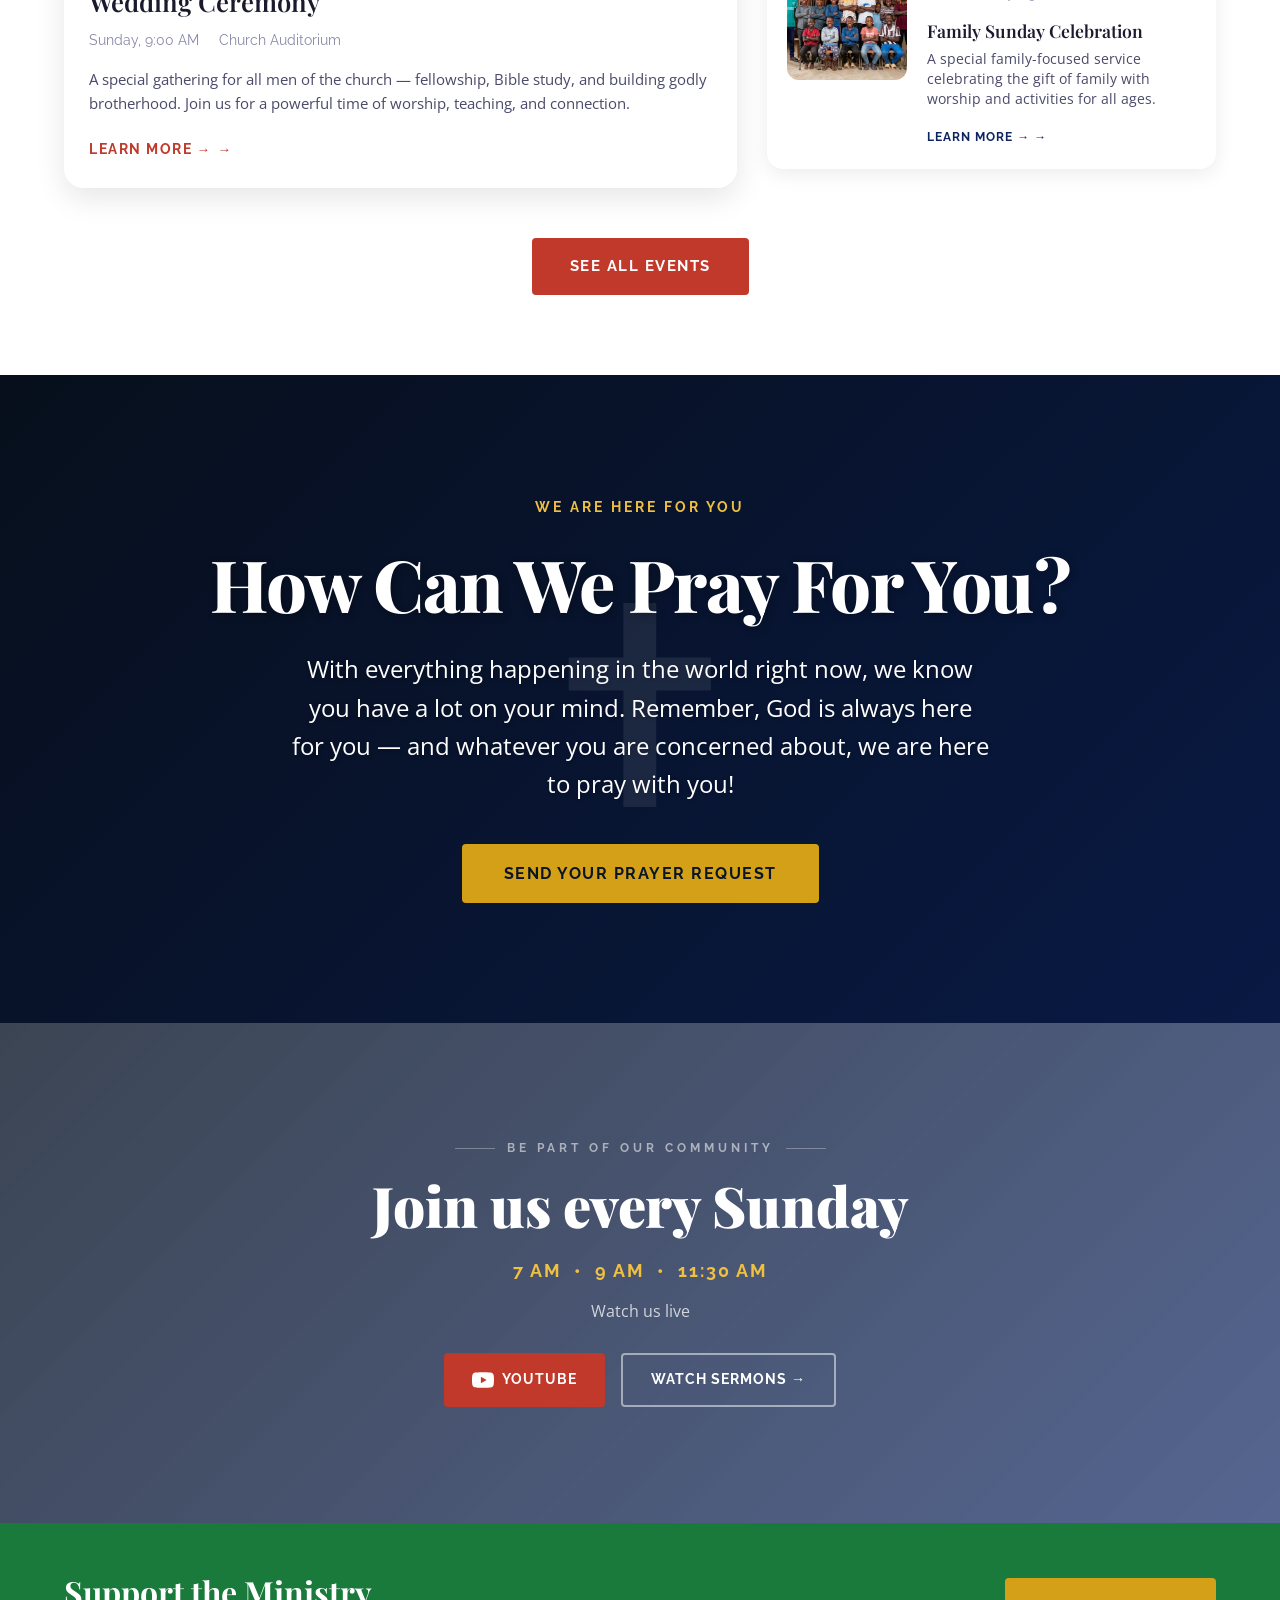
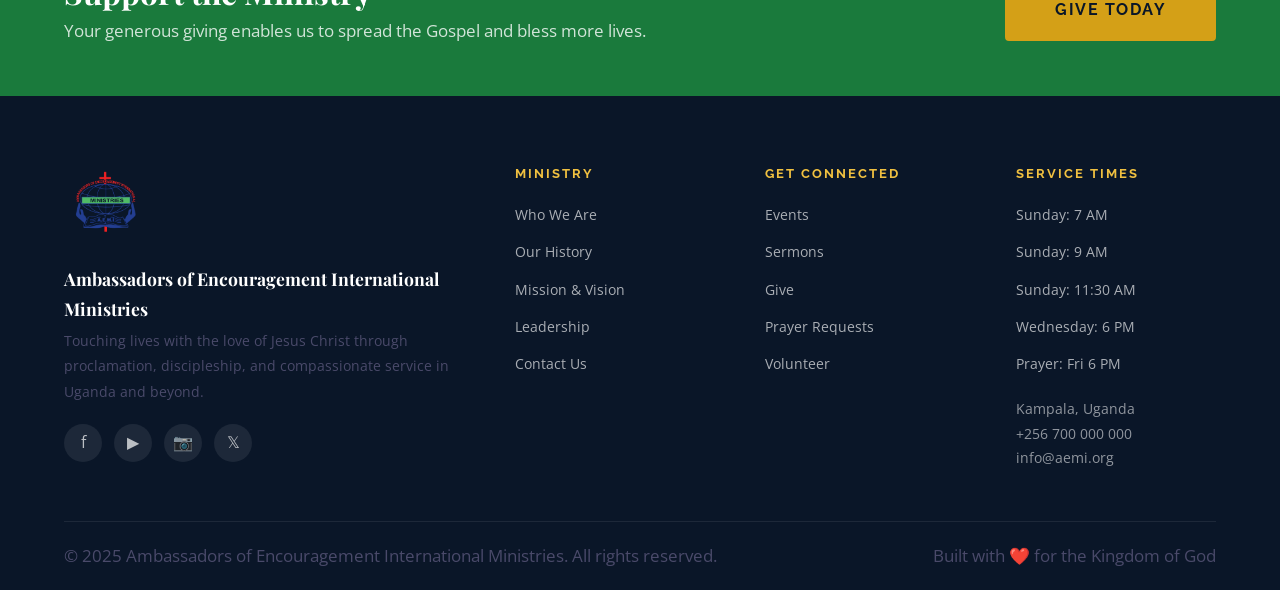
==== commit d3a7c15a: "Add files via upload" ====
--- a/index.html
+++ b/index.html
@@ -6,11 +6,6 @@
   <meta name="description" content="Ambassadors of Encouragement International Ministries - A.E.M.I - Touching lives with the love of Jesus Christ in Uganda and beyond.">
   <title>Home | A.E.M.I - Ambassadors of Encouragement International Ministries</title>
   <link rel="stylesheet" href="css/style.css">
-  <style>
-    .fade-in { opacity: 0; transform: translateY(28px); transition: opacity 0.7s ease, transform 0.7s ease; }
-    .fade-in.visible { opacity: 1; transform: none; }
-    .topbar a, .topbar span { font-size: 0.82rem; }
-  </style>
 </head>
 <body>
 
@@ -19,7 +14,7 @@
   <div class="container">
     <div class="topbar-left">
       <span>Kampala, Uganda</span>
-      <a href="/cdn-cgi/l/email-protection#abc2c5cdc4ebcacec6c285c4d9cc"><span class="__cf_email__" data-cfemail="f0999e969fb091959d99de9f8297">[email&#160;protected]</span></a>
+      <a href="mailto:info@aemi.org">info@aemi.org</a>
       <a href="tel:+256700000000">+256 700 000 000</a>
     </div>
     <div class="topbar-right">
@@ -43,11 +38,11 @@
     <ul class="nav-links" id="navLinks">
       <li><a href="index.html" class="active">Home</a></li>
       <li>
-        <!--a href="#">About ▾</a>
+        <a href="#">About ▾</a>
         <div class="nav-dropdown">
           <a href="pages/about.html">Who We Are</a>
           <a href="pages/about.html#history">Our History</a>
-          <a href="pages/about.html#mission">Mission & Vision</a>
+          <a href="pages/about.html#mission">Mission &amp; Vision</a>
           <a href="pages/about.html#leadership">Leadership</a>
         </div>
       </li>
@@ -71,57 +66,72 @@
       <li><a href="pages/give.html" class="nav-give">Give</a></li>
     </ul>
     <div class="hamburger" id="hamburger">
-      <span></span><span></span><span></span-->
+      <span></span><span></span><span></span>
     </div>
   </div>
 </nav>
 
-<!-- HERO -->
+<!-- MOBILE NAV OVERLAY (dark backdrop) -->
+<div class="nav-overlay" id="navOverlay"></div>
+
+<!-- MOBILE SIDEBAR -->
+<div class="mobile-sidebar" id="mobileSidebar">
+  <div class="mobile-sidebar-header">
+    <div class="brand">
+      <div>
+        <strong>Ambassadors of Encouragement</strong>
+        <span>International Ministries — A.E.M.I</span>
+      </div>
+    </div>
+    <button class="mobile-sidebar-close" id="sidebarClose">✕</button>
+  </div>
+  <ul class="mobile-nav-links">
+    <li><a href="index.html" class="active">Home</a></li>
+    <li><a href="pages/about.html">Who We Are</a></li>
+    <li><a href="pages/about.html#mission">Mission &amp; Vision</a></li>
+    <li><a href="pages/about.html#leadership">Leadership</a></li>
+    <li><a href="pages/events.html">Events</a></li>
+    <li><a href="pages/contact.html">Cell Groups</a></li>
+    <li><a href="pages/contact.html">Membership</a></li>
+    <li><a href="pages/contact.html">Volunteer</a></li>
+    <li><a href="pages/sermons.html">Sermons</a></li>
+    <li><a href="pages/contact.html">Contact</a></li>
+    <li><a href="pages/give.html" class="mobile-give">Give</a></li>
+  </ul>
+</div>
+
+<!-- HERO SECTION -->
 <section class="hero" id="heroSection">
 
-  <!-- SLIDESHOW BACKGROUND LAYERS -->
   <div class="hero-slideshow">
-
-    <!-- Slide 1: Live Worship - landscape, full stage visible -->
     <div class="slide active" data-caption="Worship Together">
       <img class="slide-img" src="images/live.jpeg" alt="Live worship">
       <div class="slide-overlay"></div>
     </div>
-
-    <!-- Slide 2: Pastor & Wife - portrait, show full persons -->
     <div class="slide" data-caption="Proclaiming the Gospel">
       <img class="slide-img" src="images/Pastor.jpeg" alt="Senior Pastor">
       <div class="slide-overlay"></div>
     </div>
-
-    <!-- Slide 3: Joshua - portrait, show full person -->
     <div class="slide" data-caption="Raising the Next Generation">
       <img class="slide-img" src="images/joshua.jpeg" alt="Youth Minister">
       <div class="slide-overlay"></div>
     </div>
-
-    <!-- Slide 4: Men's Academy -->
     <div class="slide" data-caption="Building Godly Community">
       <img class="slide-img" src="images/mens-academy.jpg" alt="Men's Academy">
       <div class="slide-overlay"></div>
     </div>
-
-    <!-- Slide 5: Women's Breakfast -->
     <div class="slide" data-caption="Families Transformed by Faith">
       <img class="slide-img" src="images/womens-breakfast.jpg" alt="Women's Breakfast">
       <div class="slide-overlay"></div>
     </div>
-
-  </div>
-
-  <!-- CINEMATIC LIGHT STREAKS -->
+  </div>
+
   <div class="hero-light-streaks">
     <div class="streak streak-1"></div>
     <div class="streak streak-2"></div>
     <div class="streak streak-3"></div>
   </div>
 
-  <!-- HERO CONTENT -->
   <div class="container hero-container">
     <div class="hero-content">
       <div class="hero-eyebrow">
@@ -137,13 +147,11 @@
     </div>
   </div>
 
-  <!-- SLIDE CAPTION TICKER -->
   <div class="hero-caption-bar">
     <span class="hero-caption-label">NOW SHOWING</span>
     <span class="hero-caption-text" id="heroCaptionText">Worship Together</span>
   </div>
 
-  <!-- SLIDE NAVIGATION DOTS -->
   <div class="hero-dots" id="heroDots">
     <button class="dot active" aria-label="Slide 1"></button>
     <button class="dot" aria-label="Slide 2"></button>
@@ -152,34 +160,20 @@
     <button class="dot" aria-label="Slide 5"></button>
   </div>
 
-
-  <!-- PROGRESS BAR -->
   <div class="hero-progress">
     <div class="hero-progress-bar" id="heroProgressBar"></div>
   </div>
 
-  <!-- STATS -->
   <div class="hero-stats">
-    <div class="hero-stat">
-      <strong>1000+</strong>
-      <span>Members</span>
-    </div>
-    <div class="hero-stat">
-      <strong>20+</strong>
-      <span>Cell Groups</span>
-    </div>
-    <div class="hero-stat">
-      <strong>3</strong>
-      <span>Services</span>
-    </div>
-  </div>
-
-  <!-- SCROLL INDICATOR -->
+    <div class="hero-stat"><strong>1000+</strong><span>Members</span></div>
+    <div class="hero-stat"><strong>20+</strong><span>Cell Groups</span></div>
+    <div class="hero-stat"><strong>3</strong><span>Services</span></div>
+  </div>
+
   <div class="hero-scroll">
     <span>Scroll Down</span>
     <svg width="18" height="18" viewBox="0 0 24 24" fill="none" stroke="rgba(255,255,255,0.5)" stroke-width="2"><path d="M12 5v14M5 12l7 7 7-7"/></svg>
   </div>
-
 </section>
 
 <!-- SERVICE TIMES -->
@@ -191,35 +185,21 @@
       <p>All are welcome — come as you are</p>
     </div>
     <div class="service-times-list">
-      <div class="service-time-card">
-        <span class="time">7:00</span>
-        <span class="day">AM • Sunday</span>
-      </div>
-      <div class="service-time-card">
-        <span class="time">9:00</span>
-        <span class="day">AM • Sunday</span>
-      </div>
-      <div class="service-time-card">
-        <span class="time">11:30</span>
-        <span class="day">AM • Sunday</span>
-      </div>
-      <div class="service-time-card">
-        <span class="time">6:00</span>
-        <span class="day">PM • Wednesday</span>
-      </div>
-    </div>
-    <div>
-      <a href="pages/contact.html" class="btn btn-outline">Get Directions</a>
-    </div>
-  </div>
-</section>
-
-<!-- WELCOME -->
+      <div class="service-time-card"><span class="time">7:00</span><span class="day">AM • Sunday</span></div>
+      <div class="service-time-card"><span class="time">9:00</span><span class="day">AM • Sunday</span></div>
+      <div class="service-time-card"><span class="time">11:30</span><span class="day">AM • Sunday</span></div>
+      <div class="service-time-card"><span class="time">6:00</span><span class="day">PM • Wednesday</span></div>
+    </div>
+    <div><a href="pages/contact.html" class="btn btn-outline">Get Directions</a></div>
+  </div>
+</section>
+
+<!-- WELCOME SECTION -->
 <section class="welcome section-pad">
   <div class="container">
     <div class="welcome-image fade-left">
       <div style="border-radius:8px;overflow:hidden;position:relative;">
-        <img src="images/live.jpeg" alt="AEMI Worship" class="welcome-main-img" style="width:100%;height:clamp(260px,50vw,420px);object-fit:cover;object-position:center top;display:block;">
+        <img src="images/live.jpeg" alt="AEMI Worship" style="width:100%;height:clamp(260px,50vw,420px);object-fit:cover;object-position:center top;display:block;">
         <div style="position:absolute;bottom:0;left:0;right:0;height:4px;background:var(--accent-red);"></div>
       </div>
       <div class="welcome-image-badge">
@@ -241,7 +221,7 @@
 </section>
 
 <!-- WHAT WE DO SECTION -->
-<section class="what-we-do section-pad" id="whatWeDo">
+<section class="what-we-do section-pad">
   <div class="container">
     <div class="text-center fade-in" style="margin-bottom:56px;">
       <span class="section-tag">Our Ministries</span>
@@ -249,67 +229,45 @@
       <div class="divider"></div>
       <p style="max-width:620px;margin:0 auto;">At A.E.M.I, we are committed to serving every stage of life — celebrating milestones, empowering communities, and proclaiming the love of Jesus Christ in tangible ways.</p>
     </div>
-
     <div class="wwd-grid">
-
-      <!-- Baptism -->
       <div class="wwd-card fade-in">
-        <div class="wwd-image">
-          <img src="images/live.jpeg" alt="Baptism">
-          <div class="wwd-image-overlay"></div>
-        </div>
+        <div class="wwd-image"><img src="images/live.jpeg" alt="Baptism"><div class="wwd-image-overlay"></div></div>
         <div class="wwd-body">
           <h3>Baptism</h3>
-          <p>We celebrate water baptism as a public declaration of faith and surrender to Jesus Christ. Whether for adults or infants, our baptism services are deeply sacred moments of covenant and community. Join us as we mark new beginnings in Christ.</p>
+          <p>We celebrate water baptism as a public declaration of faith and surrender to Jesus Christ. Whether for adults or infants, our baptism services are deeply sacred moments of covenant and community.</p>
           <a href="pages/contact.html" class="wwd-link">Enquire About Baptism →</a>
         </div>
       </div>
-
-      <!-- Women Empowerment -->
       <div class="wwd-card fade-in">
-        <div class="wwd-image">
-          <img src="images/womens-breakfast.jpg" alt="Women Empowerment">
-          <div class="wwd-image-overlay"></div>
-        </div>
+        <div class="wwd-image"><img src="images/womens-breakfast.jpg" alt="Women Empowerment"><div class="wwd-image-overlay"></div></div>
         <div class="wwd-body">
           <h3>Women Empowerment</h3>
-          <p>Our Women's Ministry is a vibrant community that equips, encourages and uplifts women in every area of life — spiritual, emotional, and practical. Through prayer breakfasts, workshops, and fellowship, we help women discover and walk boldly in their God-given purpose.</p>
+          <p>Our Women's Ministry is a vibrant community that equips, encourages and uplifts women in every area of life — spiritual, emotional, and practical. Through prayer breakfasts, workshops, and fellowship.</p>
           <a href="pages/contact.html" class="wwd-link">Join Women's Ministry →</a>
         </div>
       </div>
-
-      <!-- Youth Empowerment -->
       <div class="wwd-card fade-in">
-        <div class="wwd-image">
-          <img src="images/joshua.jpeg" style="height: auto; width:500px" alt="Youth Empowerment">
-          <div class="wwd-image-overlay"></div>
-        </div>
+        <div class="wwd-image"><img src="images/joshua.jpeg" alt="Youth Empowerment"><div class="wwd-image-overlay"></div></div>
         <div class="wwd-body">
           <h3>Youth Empowerment</h3>
-          <p>We are passionate about raising a generation of young people who are grounded in the Word, empowered by the Spirit, and bold in their mission. Our youth programmes include discipleship classes, leadership training, outreach events, and life-skills mentorship.</p>
+          <p>We are passionate about raising a generation of young people who are grounded in the Word, empowered by the Spirit, and bold in their mission. Discipleship, leadership training, and mentorship.</p>
           <a href="pages/contact.html" class="wwd-link">Connect with Youth →</a>
         </div>
       </div>
-
-      <!-- Wedding Functions -->
       <div class="wwd-card fade-in">
-        <div class="wwd-image">
-          <img src="images/wed1.jpeg" alt="Wedding Functions">
-          <div class="wwd-image-overlay"></div>
-        </div>
+        <div class="wwd-image"><img src="images/wed1.jpeg" alt="Wedding Functions"><div class="wwd-image-overlay"></div></div>
         <div class="wwd-body">
           <h3>Wedding Functions</h3>
-          <p>We joyfully host and officiate Christian wedding ceremonies, helping couples begin their journey together in God's presence. From intimate gatherings to grand celebrations, our team is here to make your special day a God-glorifying and unforgettable experience.</p>
+          <p>We joyfully host and officiate Christian wedding ceremonies, helping couples begin their journey together in God's presence. From intimate gatherings to grand celebrations.</p>
           <a href="pages/contact.html" class="wwd-link">Plan Your Wedding →</a>
         </div>
       </div>
-
     </div>
   </div>
 </section>
 
 <!-- WEEKLY PROGRAMS SECTION -->
-<section class="weekly-programs section-pad" id="weeklyPrograms">
+<section class="weekly-programs section-pad">
   <div class="weekly-programs-bg"></div>
   <div class="container" style="position:relative;z-index:2;">
     <div class="text-center fade-in" style="margin-bottom:56px;">
@@ -318,110 +276,76 @@
       <div class="divider"></div>
       <p style="max-width:600px;margin:0 auto;color:rgba(255,255,255,0.75);">Every week is an opportunity to grow deeper in faith and community. Here is what we have lined up for you — all are welcome.</p>
     </div>
-
     <div class="wp-grid">
-
       <div class="wp-card fade-in">
         <div class="wp-day">Sunday</div>
         <h3>Sunday Worship Services</h3>
-        <div class="wp-times">
-          <span>7:00 AM</span>
-          <span>9:00 AM</span>
-          <span>11:30 AM</span>
-        </div>
-        <p>Three powerful services every Sunday filled with praise, the Word of God, and fellowship. Come as you are — there is a place for you.</p>
+        <div class="wp-times"><span>7:00 AM</span><span>9:00 AM</span><span>11:30 AM</span></div>
+        <p>Three powerful services every Sunday filled with praise, the Word of God, and fellowship. Come as you are.</p>
         <div class="wp-location">Church Auditorium</div>
       </div>
-
       <div class="wp-card fade-in">
         <div class="wp-day">Wednesday</div>
         <h3>Midweek Bible Study</h3>
-        <div class="wp-times">
-          <span>6:00 PM</span>
-        </div>
-        <p>An in-depth look at the Scriptures every Wednesday evening. Grow in understanding, ask questions, and be equipped for daily Christian living.</p>
+        <div class="wp-times"><span>6:00 PM</span></div>
+        <p>An in-depth look at the Scriptures every Wednesday evening. Grow in understanding and be equipped for daily Christian living.</p>
         <div class="wp-location">Church Hall</div>
       </div>
-
       <div class="wp-card fade-in">
         <div class="wp-day">Friday</div>
-        <h3>Prayer & Intercession Night</h3>
-        <div class="wp-times">
-          <span>6:00 PM</span>
-        </div>
-        <p>Join us every Friday for a powerful prayer gathering as we intercede for our families, city, nation and the world. Experience the transforming power of united prayer.</p>
+        <h3>Prayer &amp; Intercession Night</h3>
+        <div class="wp-times"><span>6:00 PM</span></div>
+        <p>Join us every Friday for a powerful prayer gathering as we intercede for our families, city, nation and the world.</p>
         <div class="wp-location">Prayer Chapel</div>
       </div>
-
       <div class="wp-card fade-in">
         <div class="wp-day">Saturday</div>
         <h3>Cell Group Meetings</h3>
-        <div class="wp-times">
-          <span>Various Times</span>
-        </div>
-        <p>Our cell groups meet across different neighbourhoods in Kampala every Saturday. Connect with a smaller community, share life, and grow in faith together.</p>
+        <div class="wp-times"><span>Various Times</span></div>
+        <p>Our cell groups meet across different neighbourhoods in Kampala every Saturday. Connect, share life, and grow in faith together.</p>
         <div class="wp-location">Various Locations</div>
       </div>
-
       <div class="wp-card fade-in">
         <div class="wp-day">Saturday</div>
         <h3>Women's Fellowship</h3>
-        <div class="wp-times">
-          <span>8:00 AM</span>
-        </div>
-        <p>A monthly gathering of ladies for prayer, worship, devotion, and sisterhood. Every woman is welcome to come and be refreshed in the Lord's presence.</p>
+        <div class="wp-times"><span>8:00 AM</span></div>
+        <p>A monthly gathering of ladies for prayer, worship, devotion, and sisterhood. Every woman is welcome to come and be refreshed.</p>
         <div class="wp-location">Church Hall</div>
       </div>
-
       <div class="wp-card fade-in">
         <div class="wp-day">Saturday</div>
         <h3>Youth Programme</h3>
-        <div class="wp-times">
-          <span>2:00 PM</span>
-        </div>
-        <p>An exciting programme for young people every Saturday afternoon featuring worship, teaching, games, and mentorship activities designed to shape godly leaders.</p>
+        <div class="wp-times"><span>2:00 PM</span></div>
+        <p>An exciting programme for young people every Saturday afternoon featuring worship, teaching, games, and mentorship activities.</p>
         <div class="wp-location">Youth Centre</div>
       </div>
-
-    </div>
-  </div>
-</section>
-
-<!-- QUICK LINKS WITH SQUARE IMAGES -->
-<!-- CONNECT SECTION — full image overlay grid like reference -->
+    </div>
+  </div>
+</section>
+
+<!-- CONNECT GRID -->
 <section class="connect-grid-section">
   <div class="connect-grid">
     <a href="pages/about.html" class="connect-tile fade-in" style="background-image:url('images/live.jpeg')">
       <div class="connect-tile-overlay"></div>
-      <div class="connect-tile-text">
-        <h3>New Here?</h3>
-        <p>Learn who we are and what we believe</p>
-      </div>
+      <div class="connect-tile-text"><h3>New Here?</h3><p>Learn who we are and what we believe</p></div>
     </a>
     <a href="pages/contact.html" class="connect-tile fade-in" style="background-image:url('images/magret.jpeg')">
       <div class="connect-tile-overlay"></div>
-      <div class="connect-tile-text">
-        <h3>Membership</h3>
-        <p>Register and become part of our growing family</p>
-      </div>
+      <div class="connect-tile-text"><h3>Membership</h3><p>Register and become part of our growing family</p></div>
     </a>
     <a href="pages/contact.html" class="connect-tile fade-in" style="background-image:url('images/cell-groups.jpg')">
       <div class="connect-tile-overlay"></div>
-      <div class="connect-tile-text">
-        <h3>Connect to a Cell Group</h3>
-        <p>Join a community of like-minded believers in your area</p>
-      </div>
+      <div class="connect-tile-text"><h3>Connect to a Cell Group</h3><p>Join a community of like-minded believers in your area</p></div>
     </a>
     <a href="pages/contact.html" class="connect-tile fade-in" style="background-image:url('images/sermons.jpg')">
       <div class="connect-tile-overlay"></div>
-      <div class="connect-tile-text">
-        <h3>Serve With Us</h3>
-        <p>Participate in the work of the Lord with your gifts</p>
-      </div>
+      <div class="connect-tile-text"><h3>Serve With Us</h3><p>Participate in the work of the Lord with your gifts</p></div>
     </a>
   </div>
 </section>
-<!-- LATEST SERMON - FIXED WITH WORKING VIDEO BUTTON -->
+
+<!-- LATEST SERMON SECTION -->
 <section class="latest-sermon section-pad">
   <div class="container">
     <div class="sermon-feature">
@@ -441,45 +365,27 @@
           <a href="pages/sermons.html" class="btn btn-primary">Explore All Sermons</a>
           <a href="https://youtube.com/@aeck25" target="_blank" class="btn" style="border:2px solid var(--deep-blue);color:var(--deep-blue);">Watch on YouTube</a>
         </div>
-
         <div class="sermon-list">
           <h4>Recent Sermons</h4>
           <div class="sermon-item" data-video-id="_sehCnWAeQ4">
-            <div class="sermon-item-play">
-              <svg viewBox="0 0 24 24"><path d="M8 5v14l11-7z"/></svg>
-            </div>
-            <div class="sermon-item-info">
-              <strong>Walking in Divine Purpose</strong>
-              <span>Jeremiah 29:11 • Ps. Overseer</span>
-            </div>
+            <div class="sermon-item-play"><svg viewBox="0 0 24 24"><path d="M8 5v14l11-7z"/></svg></div>
+            <div class="sermon-item-info"><strong>Walking in Divine Purpose</strong><span>Jeremiah 29:11 • Ps. Overseer</span></div>
             <div class="sermon-item-date">Mar 23</div>
           </div>
           <div class="sermon-item" data-video-id="_sehCnWAeQ4">
-            <div class="sermon-item-play">
-              <svg viewBox="0 0 24 24"><path d="M8 5v14l11-7z"/></svg>
-            </div>
-            <div class="sermon-item-info">
-              <strong>The Power of Encouragement</strong>
-              <span>Hebrews 10:24-25 • Minister</span>
-            </div>
+            <div class="sermon-item-play"><svg viewBox="0 0 24 24"><path d="M8 5v14l11-7z"/></svg></div>
+            <div class="sermon-item-info"><strong>The Power of Encouragement</strong><span>Hebrews 10:24-25 • Minister</span></div>
             <div class="sermon-item-date">Mar 16</div>
           </div>
           <div class="sermon-item" data-video-id="_sehCnWAeQ4">
-            <div class="sermon-item-play">
-              <svg viewBox="0 0 24 24"><path d="M8 5v14l11-7z"/></svg>
-            </div>
-            <div class="sermon-item-info">
-              <strong>Ambassadors for Christ</strong>
-              <span>2 Corinthians 5:20 • Ps. Overseer</span>
-            </div>
+            <div class="sermon-item-play"><svg viewBox="0 0 24 24"><path d="M8 5v14l11-7z"/></svg></div>
+            <div class="sermon-item-info"><strong>Ambassadors for Christ</strong><span>2 Corinthians 5:20 • Ps. Overseer</span></div>
             <div class="sermon-item-date">Mar 9</div>
           </div>
         </div>
       </div>
-      
-      <!-- Sermon Thumbnail with Working Play Button -->
       <div class="sermon-thumb" id="sermonThumbnail" data-video-id="_sehCnWAeQ4">
-        <div class="sermon-thumb-bg" style="background-image: url('https://img.youtube.com/vi/_sehCnWAeQ4/maxresdefault.jpg'); background-size: cover; background-position: center;">
+        <div class="sermon-thumb-bg" style="background-image:url('https://img.youtube.com/vi/_sehCnWAeQ4/maxresdefault.jpg');background-size:cover;background-position:center;">
           <div class="sermon-thumb-overlay"></div>
         </div>
         <div class="sermon-play-btn" id="playButton">
@@ -495,7 +401,7 @@
   </div>
 </section>
 
-<!-- Video Modal -->
+<!-- VIDEO MODAL -->
 <div id="videoModal" class="video-modal">
   <div class="modal-content">
     <span class="close-modal">&times;</span>
@@ -505,7 +411,7 @@
   </div>
 </div>
 
-<!-- LEADERSHIP -->
+<!-- LEADERSHIP SECTION -->
 <section class="leadership section-pad">
   <div class="container">
     <div class="text-center leader-fly-in" data-delay="0">
@@ -514,63 +420,48 @@
       <div class="divider"></div>
       <p style="max-width:560px;margin:0 auto;">Our leaders are passionate servants of God, dedicated to guiding this congregation with wisdom, love, and the truth of Scripture.</p>
     </div>
-
-    <!-- Fly-in grid — no carousel -->
     <div class="leader-grid">
-
       <div class="leader-card leader-fly-in" data-delay="100">
-        <div class="leader-image">
-          <img src="images/Pastor.jpeg" alt="Senior Pastor">
-        </div>
+        <div class="leader-image"><img src="images/Pastor.jpeg" alt="Senior Pastor"></div>
         <div class="leader-card-body">
           <h3>Bishop</h3>
           <span class="role">Senior Pastor</span>
           <p>Leading the congregation with humility and vision, our Senior Pastor has shepherded A.E.M.I for many years, equipping believers for the work of ministry.</p>
         </div>
       </div>
-
-            <div class="leader-card leader-fly-in" data-delay="340">
-        <div class="leader-image">
-          <img src="images/magret.jpeg" alt="Youth Minister">
-        </div>
+      <div class="leader-card leader-fly-in" data-delay="240">
+        <div class="leader-image"><img src="images/magret.jpeg" alt="Associate Pastor"></div>
         <div class="leader-card-body">
           <h3>Associate Pastor</h3>
           <span class="role">Associate Pastor</span>
           <p>Our Associate Pastor oversees discipleship and cell group ministries, helping believers grow in their faith and community connections.</p>
         </div>
       </div>
-
-      <div class="leader-card leader-fly-in" data-delay="340">
-        <div class="leader-image">
-          <img src="images/joshua.jpeg" alt="Youth Minister">
-        </div>
+      <div class="leader-card leader-fly-in" data-delay="380">
+        <div class="leader-image"><img src="images/joshua.jpeg" alt="Youth Minister"></div>
         <div class="leader-card-body">
-          <h3>Youth & Outreach Minister</h3>
+          <h3>Youth &amp; Outreach Minister</h3>
           <span class="role">Youth Ministry</span>
           <p>Passionately leading the next generation of believers, our Youth Minister creates vibrant programmes for young people to encounter God.</p>
         </div>
       </div>
-
-
-    </div>
-
-    <div class="text-center leader-fly-in" data-delay="680" style="margin-top:40px;">
+    </div>
+    <div class="text-center leader-fly-in" data-delay="520" style="margin-top:40px;">
       <a href="pages/about.html#leadership" class="btn btn-primary">Full Leadership Team</a>
     </div>
   </div>
 </section>
-<!-- EVENTS WITH IMAGES - FEATURED EVENT LARGER -->
+
+<!-- EVENTS SECTION -->
 <section class="events-section section-pad">
   <div class="container">
     <div class="text-center fade-in" style="margin-bottom:48px;">
       <span class="section-tag">What's Happening</span>
       <h2>Upcoming Events</h2>
       <div class="divider"></div>
-      <p style="max-width: 600px; margin: 0 auto;">Join us for these upcoming events and be part of our growing community</p>
-    </div>
-    
+      <p style="max-width:600px;margin:0 auto;">Join us for these upcoming events and be part of our growing community</p>
+    </div>
     <div class="events-grid">
-      <!-- Featured Event - Larger Card -->
       <div class="event-card event-card-featured fade-in">
         <div class="event-image">
           <img src="images/wed1.jpeg" alt="Wedding Ceremony" style="width:100%;height:100%;object-fit:cover;">
@@ -583,45 +474,32 @@
         <div class="event-content">
           <h3>Wedding Ceremony</h3>
           <div class="event-meta">
-            <span class="event-time"> Sunday, 9:00 AM</span>
-            <span class="event-location"> Church Auditorium</span>
+            <span>Sunday, 9:00 AM</span>
+            <span>Church Auditorium</span>
           </div>
           <p>A special gathering for all men of the church — fellowship, Bible study, and building godly brotherhood. Join us for a powerful time of worship, teaching, and connection.</p>
           <a href="pages/events.html" class="event-link">Learn More →</a>
         </div>
       </div>
-      
-      <!-- Regular Event Cards -->
       <div class="events-grid-right">
         <div class="event-card event-card-regular fade-in">
-          <div class="event-image-small">
-            <img src="images/women.jpeg" alt="Women's Prayer Breakfast">
-          </div>
+          <div class="event-image-small"><img src="images/women.jpeg" alt="Women's Prayer Breakfast"></div>
           <div class="event-content-small">
             <div class="event-date-small">
               <span class="event-date-num">13</span>
-              <span class="event-date-info">
-                <strong>April 2025</strong>
-                <span>Saturday, 8:00 AM</span>
-              </span>
+              <span class="event-date-info"><strong>April 2025</strong><span>Saturday, 8:00 AM</span></span>
             </div>
             <h3>Women's Prayer Breakfast</h3>
             <p>Ladies gather for a morning of prayer, worship, and encouragement over breakfast.</p>
             <a href="pages/events.html" class="event-link-small">Learn More →</a>
           </div>
         </div>
-        
         <div class="event-card event-card-regular fade-in">
-          <div class="event-image-small">
-            <img src="images/children.jpeg" alt="Family Sunday Celebration">
-          </div>
+          <div class="event-image-small"><img src="images/children.jpeg" alt="Family Sunday Celebration"></div>
           <div class="event-content-small">
             <div class="event-date-small">
               <span class="event-date-num">20</span>
-              <span class="event-date-info">
-                <strong>April 2025</strong>
-                <span>Sunday, 11:30 AM</span>
-              </span>
+              <span class="event-date-info"><strong>April 2025</strong><span>Sunday, 11:30 AM</span></span>
             </div>
             <h3>Family Sunday Celebration</h3>
             <p>A special family-focused service celebrating the gift of family with worship and activities for all ages.</p>
@@ -630,13 +508,13 @@
         </div>
       </div>
     </div>
-    
     <div class="text-center" style="margin-top:50px;">
       <a href="pages/events.html" class="btn btn-primary">See All Events</a>
     </div>
   </div>
 </section>
-<!-- PRAYER SECTION WITH BACKGROUND IMAGE -->
+
+<!-- PRAYER SECTION -->
 <section class="prayer-section">
   <div class="container">
     <span class="section-tag" style="color:var(--light-gold);text-align:center;display:block;">We Are Here For You</span>
@@ -645,7 +523,8 @@
     <a href="pages/contact.html#prayer" class="btn btn-gold">Send Your Prayer Request</a>
   </div>
 </section>
-<!-- JOIN US EVERY SUNDAY — full background image section -->
+
+<!-- JOIN US EVERY SUNDAY -->
 <section class="join-sunday-section">
   <div class="join-sunday-overlay"></div>
   <div class="join-sunday-content fade-in">
@@ -694,7 +573,7 @@
         <ul>
           <li><a href="pages/about.html">Who We Are</a></li>
           <li><a href="pages/about.html#history">Our History</a></li>
-          <li><a href="pages/about.html#mission">Mission & Vision</a></li>
+          <li><a href="pages/about.html#mission">Mission &amp; Vision</a></li>
           <li><a href="pages/about.html#leadership">Leadership</a></li>
           <li><a href="pages/contact.html">Contact Us</a></li>
         </ul>
@@ -718,20 +597,20 @@
           <li><a href="#">Wednesday: 6 PM</a></li>
           <li><a href="#">Prayer: Fri 6 PM</a></li>
         </ul>
-        <div style="margin-top:20px; font-size:0.85rem; color:rgba(255,255,255,0.55); line-height:1.8;">
+        <div style="margin-top:20px;font-size:0.85rem;color:rgba(255,255,255,0.55);line-height:1.8;">
           Kampala, Uganda<br>
           +256 700 000 000<br>
-          <a href="/cdn-cgi/l/email-protection" class="__cf_email__" data-cfemail="335a5d555c7352565e5a1d5c4154">[email&#160;protected]</a>
+          info@aemi.org
         </div>
       </div>
     </div>
     <div class="footer-bottom">
-      <p>&copy; 2026 Ambassadors of Encouragement International Ministries. All rights reserved.</p>
-      
+      <p>&copy; 2025 Ambassadors of Encouragement International Ministries. All rights reserved.</p>
+      <p>Built with ❤️ for the Kingdom of God</p>
     </div>
   </div>
 </footer>
 
 <script src="js/main.js"></script>
 </body>
-</html>
+</html>
--- a/css/style.css
+++ b/css/style.css
@@ -262,9 +262,138 @@
 }
 .nav-give:hover { background: #a93226 !important; color: var(--white) !important; }
 
-/* Hamburger */
-.hamburger { display: none; flex-direction: column; gap: 5px; cursor: pointer; padding: 4px; }
-.hamburger span { display: block; width: 26px; height: 2px; background: var(--navy); border-radius: 2px; transition: all 0.3s; }
+/* =============================================
+   HAMBURGER + MOBILE SIDEBAR NAV
+   ============================================= */
+
+/* Hamburger icon */
+.hamburger {
+  display: none;
+  flex-direction: column;
+  gap: 5px;
+  cursor: pointer;
+  padding: 6px;
+  z-index: 1200;
+  position: relative;
+}
+.hamburger span {
+  display: block;
+  width: 26px;
+  height: 2px;
+  background: var(--navy);
+  border-radius: 2px;
+  transition: all 0.32s ease;
+}
+/* X animation when open */
+.hamburger.open span:nth-child(1) { transform: rotate(45deg) translate(5px, 5px); }
+.hamburger.open span:nth-child(2) { opacity: 0; transform: scaleX(0); }
+.hamburger.open span:nth-child(3) { transform: rotate(-45deg) translate(5px, -5px); }
+/* White bars when navbar is transparent over hero */
+.navbar:not(.scrolled) .hamburger span { background: var(--white); }
+
+/* Dark backdrop behind sidebar */
+.nav-overlay {
+  display: none;
+  position: fixed;
+  inset: 0;
+  background: rgba(0, 0, 0, 0.52);
+  z-index: 1050;
+  backdrop-filter: blur(2px);
+}
+.nav-overlay.open { display: block; }
+
+/* Sidebar panel */
+.mobile-sidebar {
+  position: fixed;
+  top: 0;
+  left: -320px;
+  width: 300px;
+  height: 100vh;
+  background: var(--deep-blue);
+  z-index: 1100;
+  transition: left 0.35s cubic-bezier(.4, 0, .2, 1);
+  overflow-y: auto;
+  display: flex;
+  flex-direction: column;
+  padding-bottom: 40px;
+}
+.mobile-sidebar.open { left: 0; }
+
+/* Sidebar header */
+.mobile-sidebar-header {
+  display: flex;
+  align-items: center;
+  justify-content: space-between;
+  padding: 22px 20px;
+  border-bottom: 1px solid rgba(255,255,255,0.10);
+  flex-shrink: 0;
+}
+.mobile-sidebar-header .brand { display: flex; align-items: center; gap: 10px; }
+.mobile-sidebar-header .brand strong {
+  display: block;
+  color: var(--white);
+  font-family: 'Playfair Display', serif;
+  font-size: 0.9rem;
+  line-height: 1.3;
+}
+.mobile-sidebar-header .brand span {
+  display: block;
+  color: var(--light-gold);
+  font-size: 0.6rem;
+  font-weight: 700;
+  letter-spacing: 1.5px;
+  text-transform: uppercase;
+  margin-top: 2px;
+}
+.mobile-sidebar-close {
+  background: none;
+  border: none;
+  color: rgba(255,255,255,0.7);
+  font-size: 1.4rem;
+  cursor: pointer;
+  padding: 4px 8px;
+  line-height: 1;
+  transition: color 0.2s;
+  flex-shrink: 0;
+}
+.mobile-sidebar-close:hover { color: var(--white); }
+
+/* Sidebar nav links */
+.mobile-nav-links {
+  list-style: none;
+  padding: 12px 0;
+  flex: 1;
+}
+.mobile-nav-links li a {
+  display: block;
+  padding: 15px 26px;
+  color: rgba(255,255,255,0.82);
+  font-family: 'Raleway', sans-serif;
+  font-size: 0.97rem;
+  font-weight: 700;
+  border-bottom: 1px solid rgba(255,255,255,0.06);
+  transition: background 0.2s, color 0.2s, padding-left 0.2s;
+}
+.mobile-nav-links li a:hover,
+.mobile-nav-links li a.active {
+  background: rgba(255,255,255,0.08);
+  color: var(--light-gold);
+  padding-left: 32px;
+}
+/* Give button inside sidebar */
+.mobile-nav-links li a.mobile-give {
+  margin: 22px 24px 0;
+  background: var(--accent-red);
+  color: var(--white) !important;
+  border-radius: 8px;
+  text-align: center;
+  border: none;
+  padding: 14px 24px;
+}
+.mobile-nav-links li a.mobile-give:hover {
+  background: #a93226;
+  padding-left: 24px;
+}
 
 /* =============================================
    HERO SECTION — CINEMATIC SLIDESHOW
@@ -2028,18 +2157,6 @@
 }
 @media (max-width: 768px) {
   .nav-links { display: none; }
-  .nav-links.open {
-    display: flex;
-    flex-direction: column;
-    position: absolute;
-    top: 100%; left: 0; right: 0;
-    background: var(--white);
-    box-shadow: var(--shadow);
-    padding: 20px;
-    gap: 0;
-    z-index: 1000;
-  }
-  .nav-dropdown { position: static; opacity: 1; visibility: visible; transform: none; box-shadow: none; border: none; background: var(--off-white); padding: 8px 0 8px 16px; }
   .hamburger { display: flex; }
   .navbar .container { position: relative; }
   .welcome .container { grid-template-columns: 1fr; }
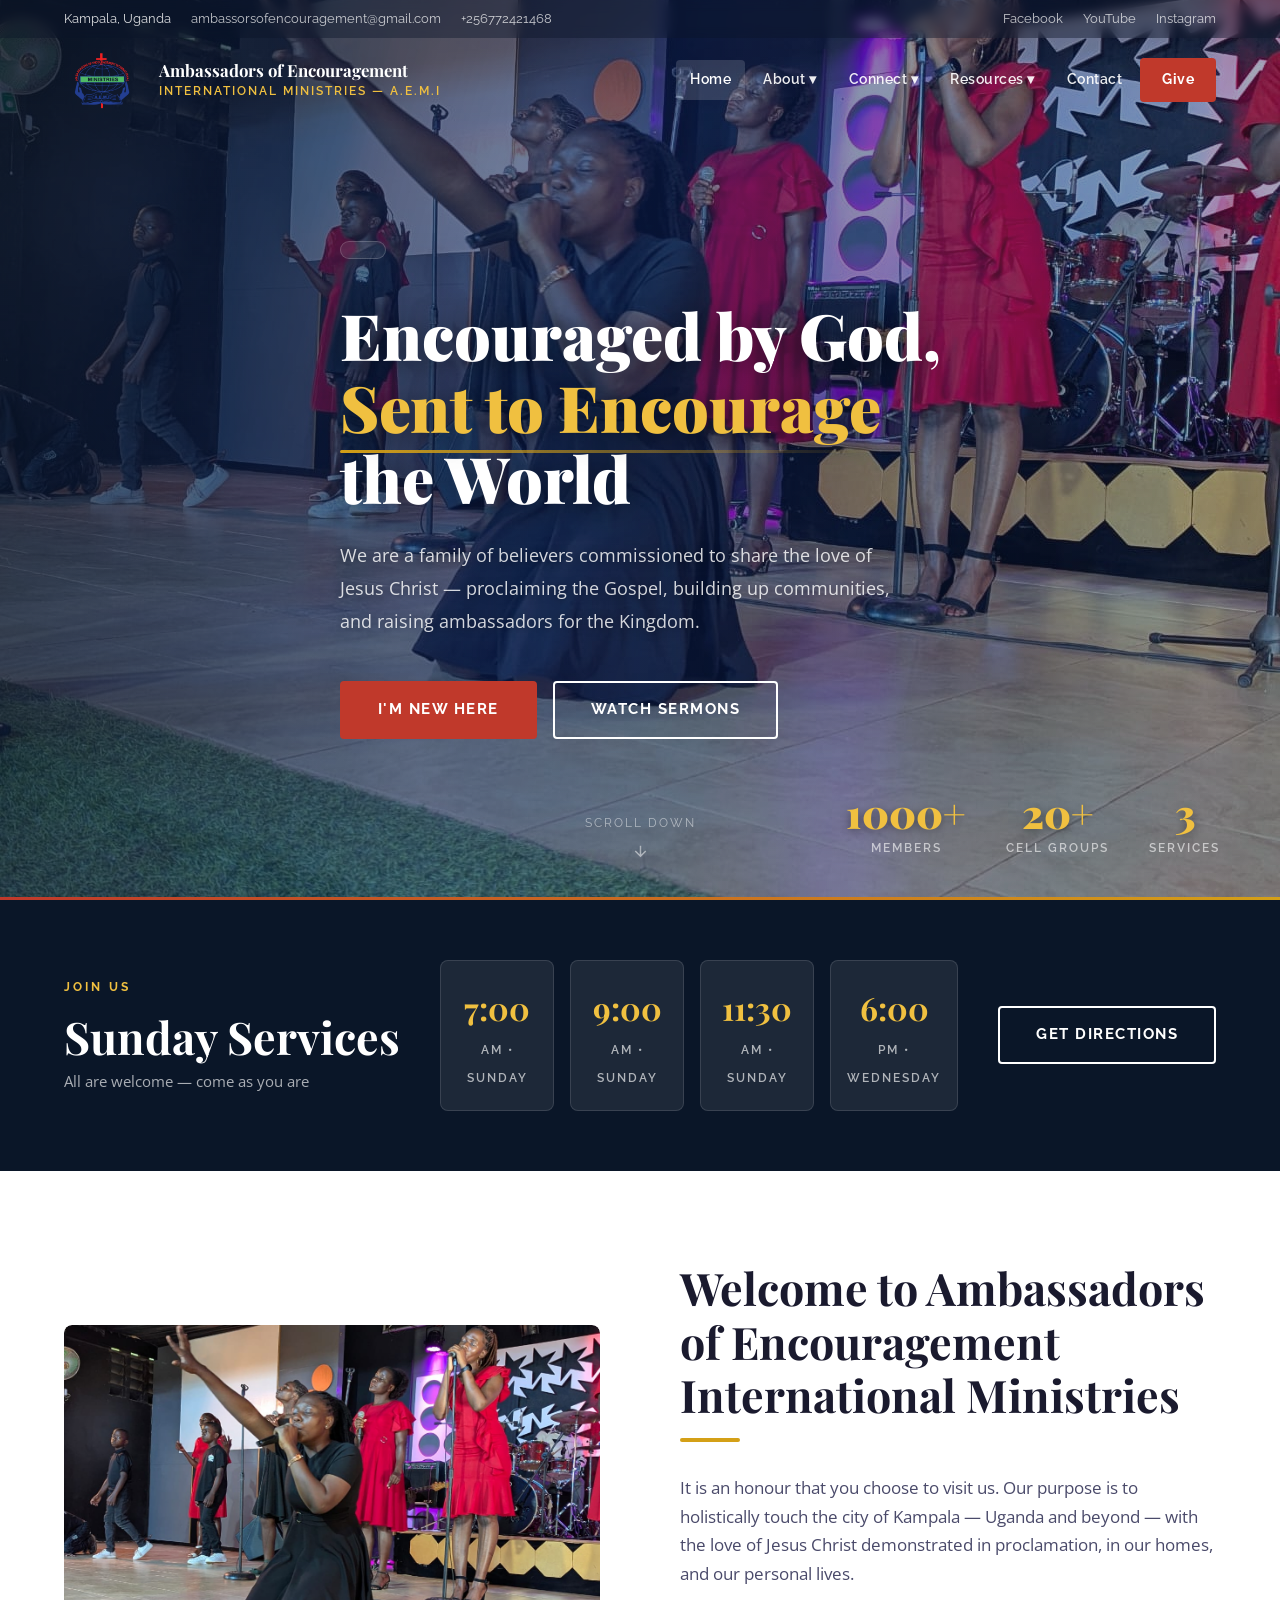
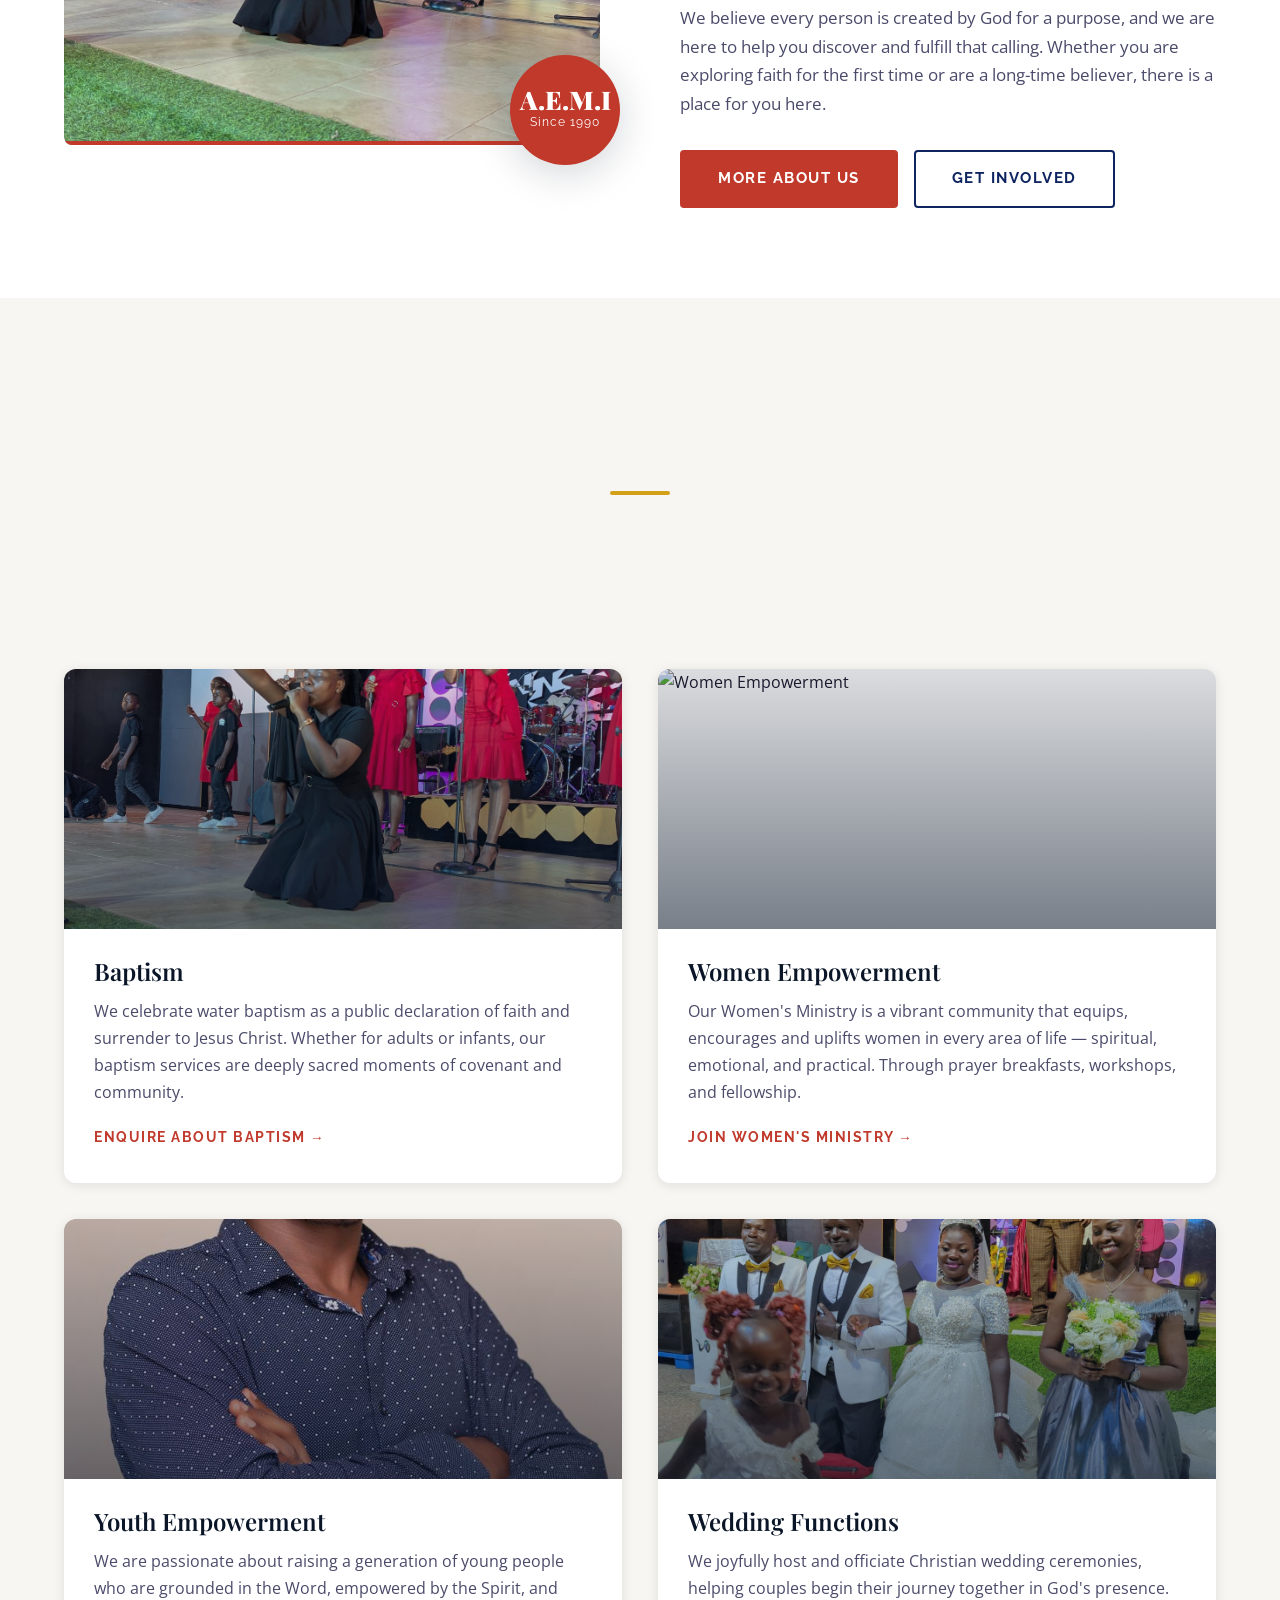
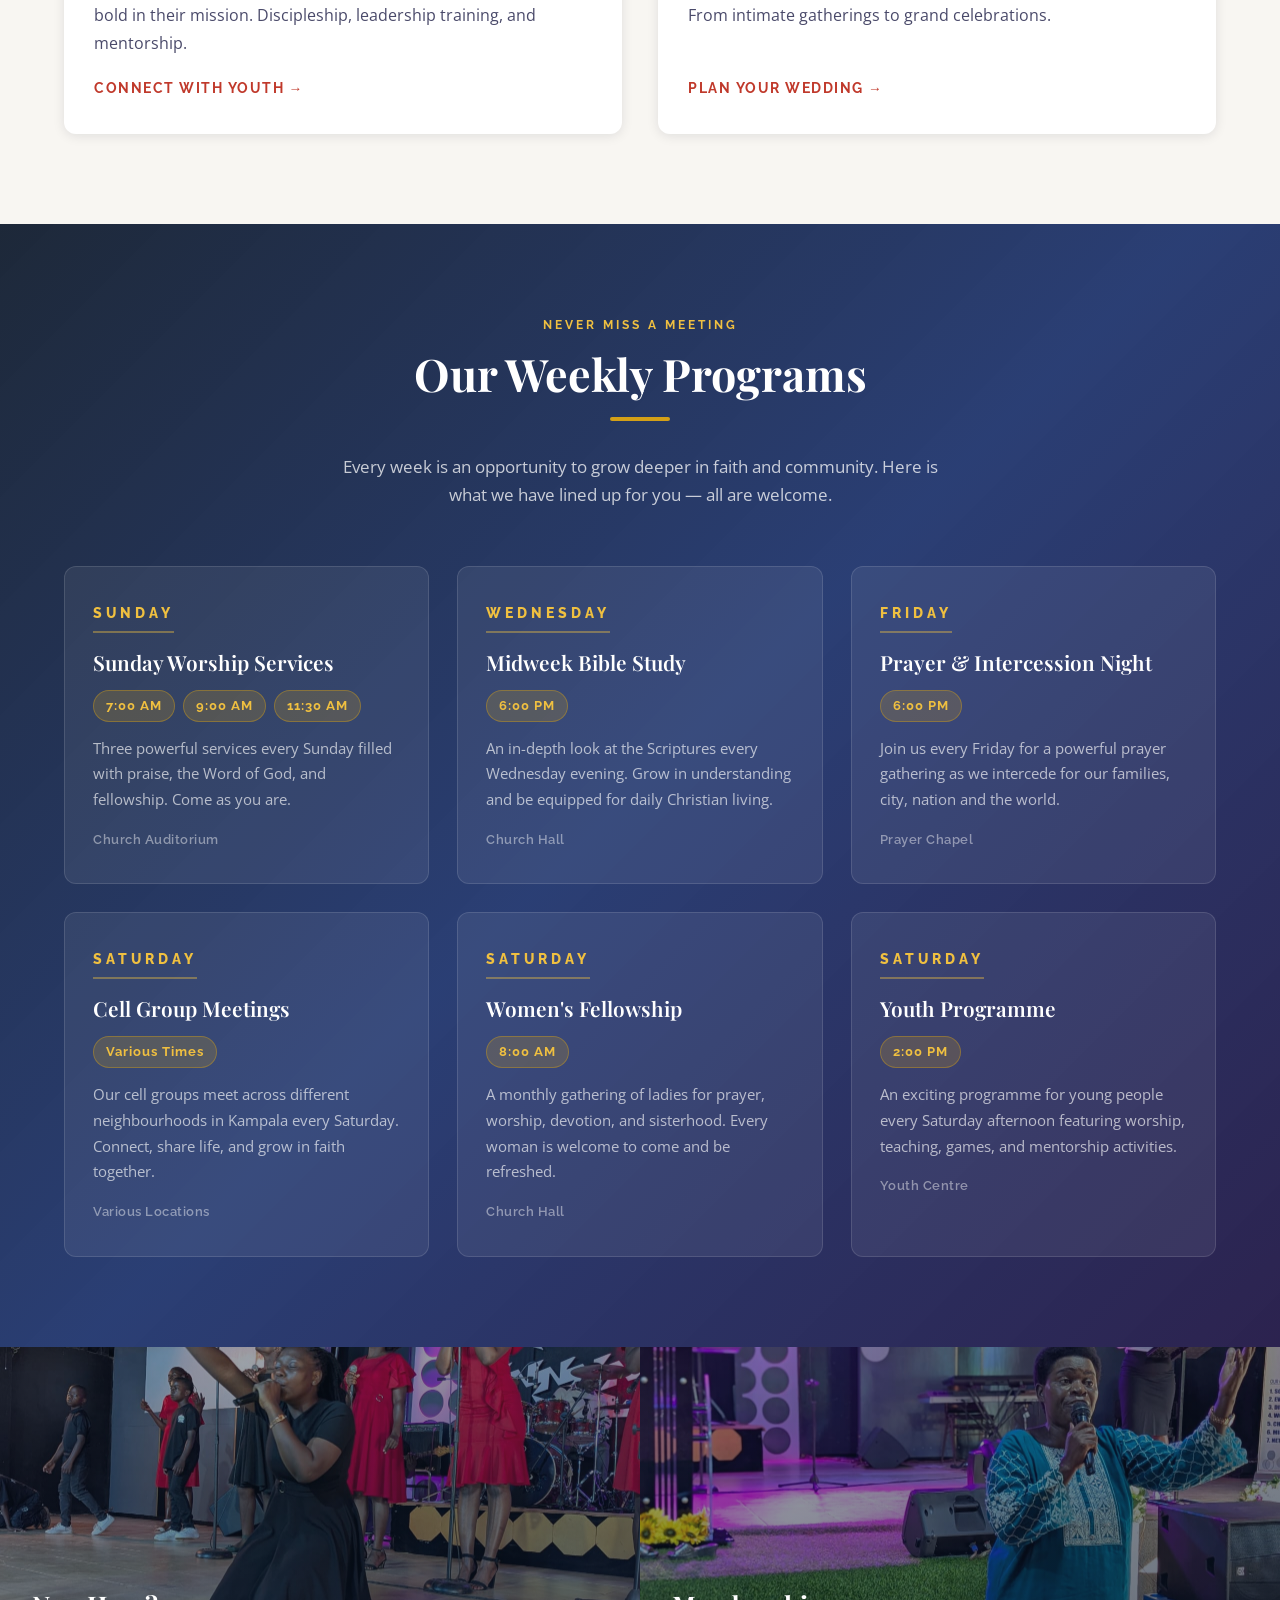
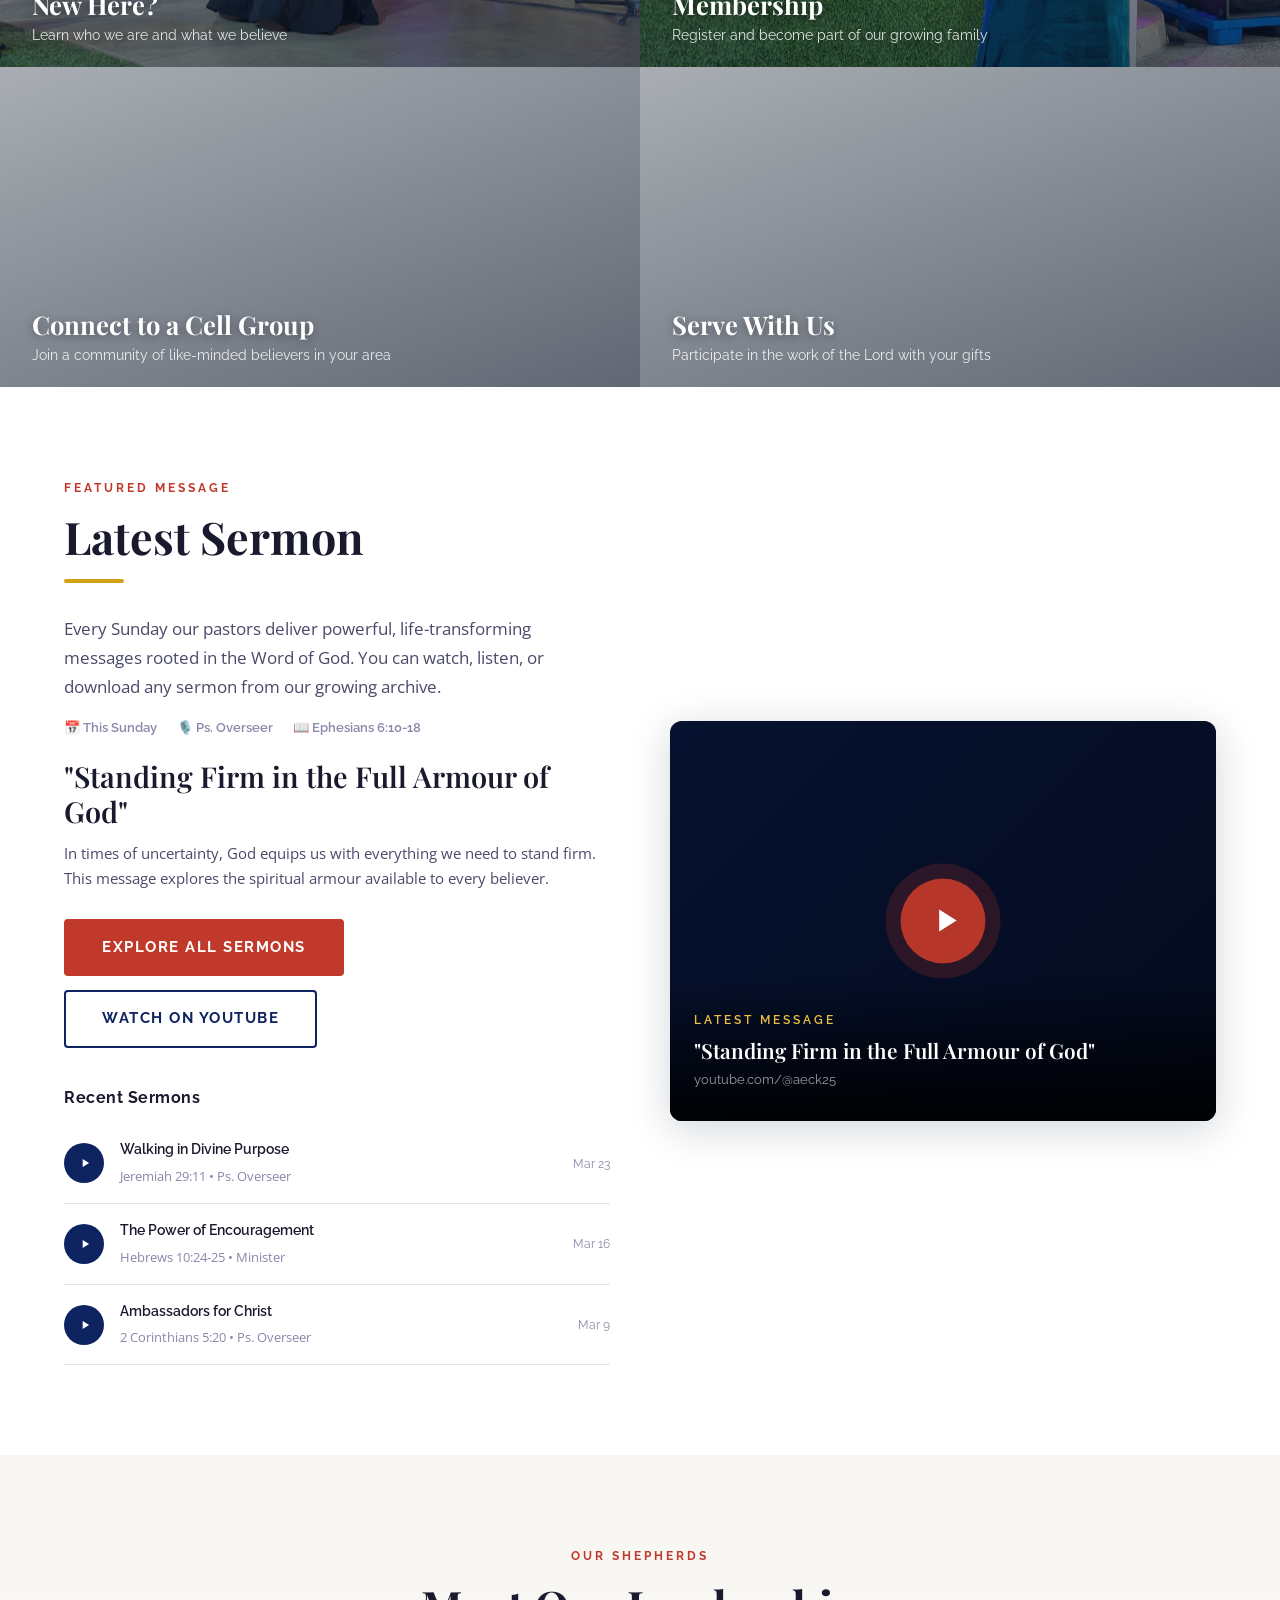
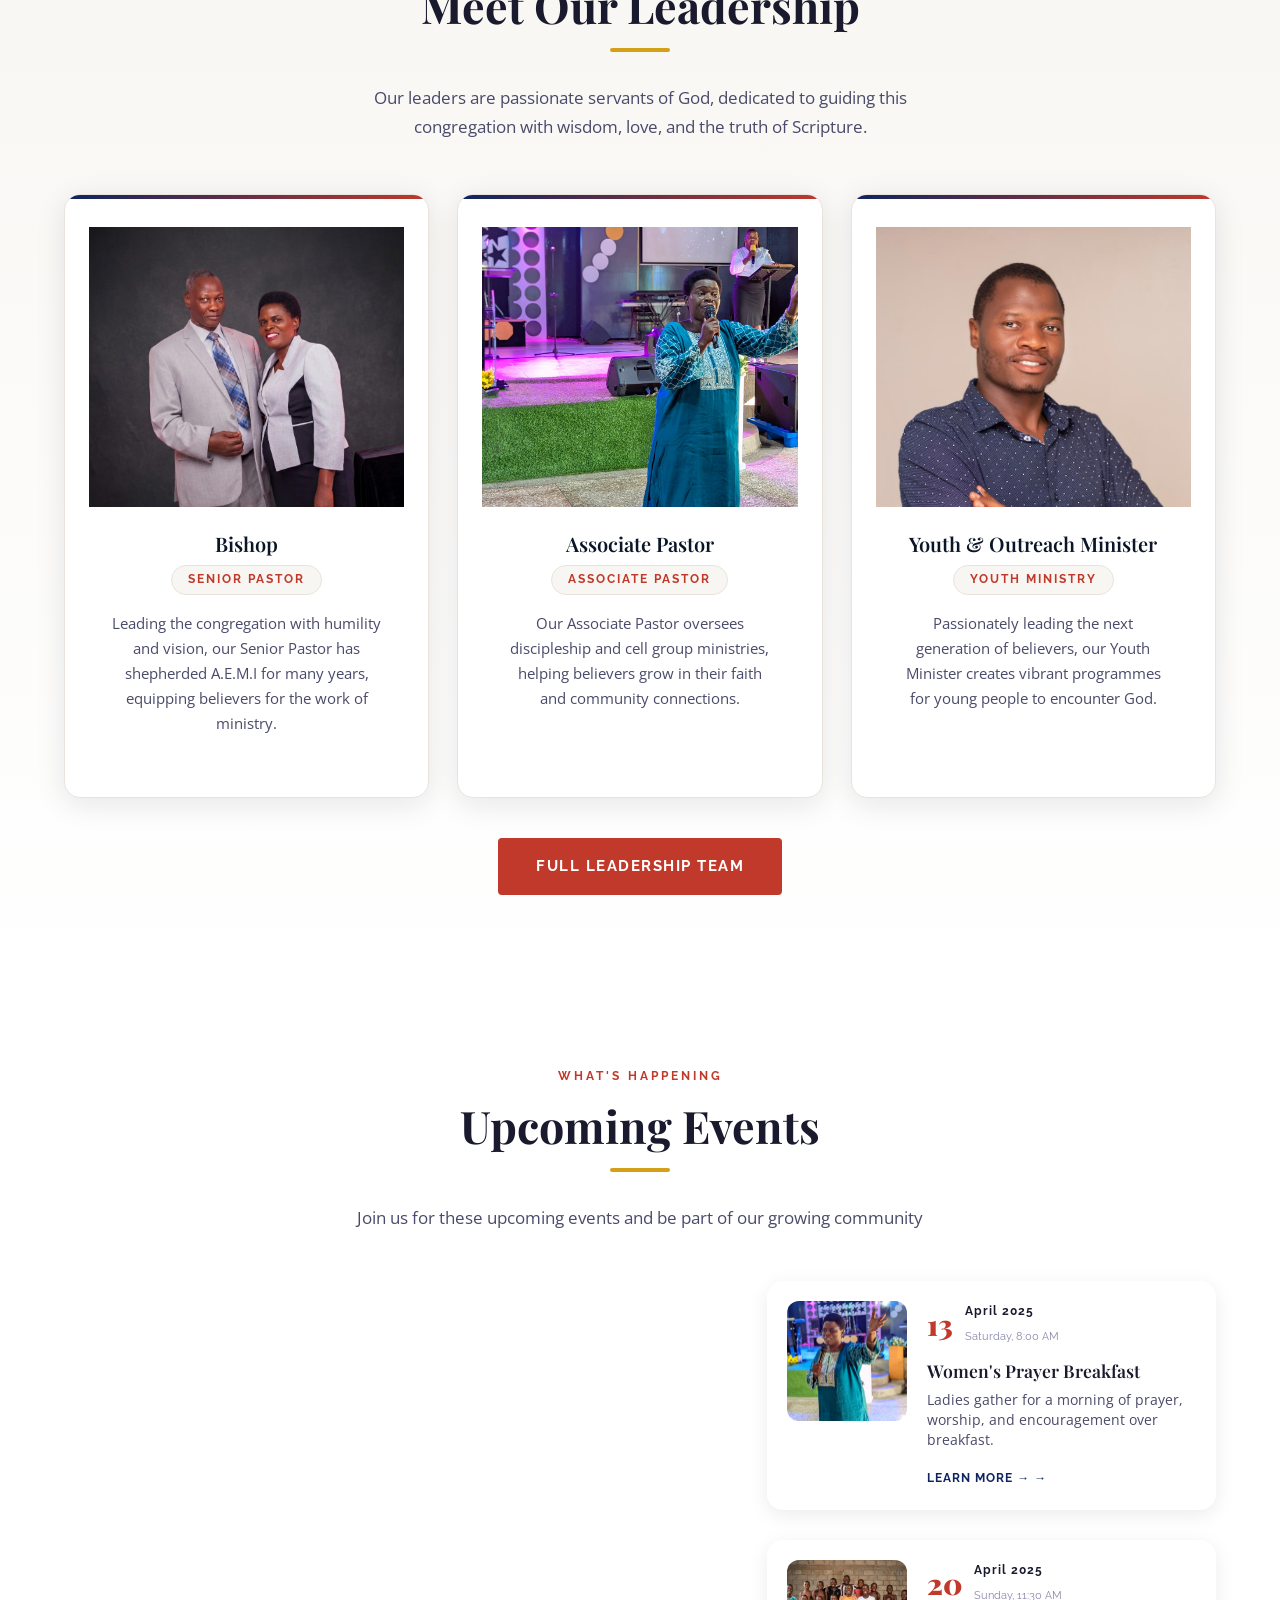
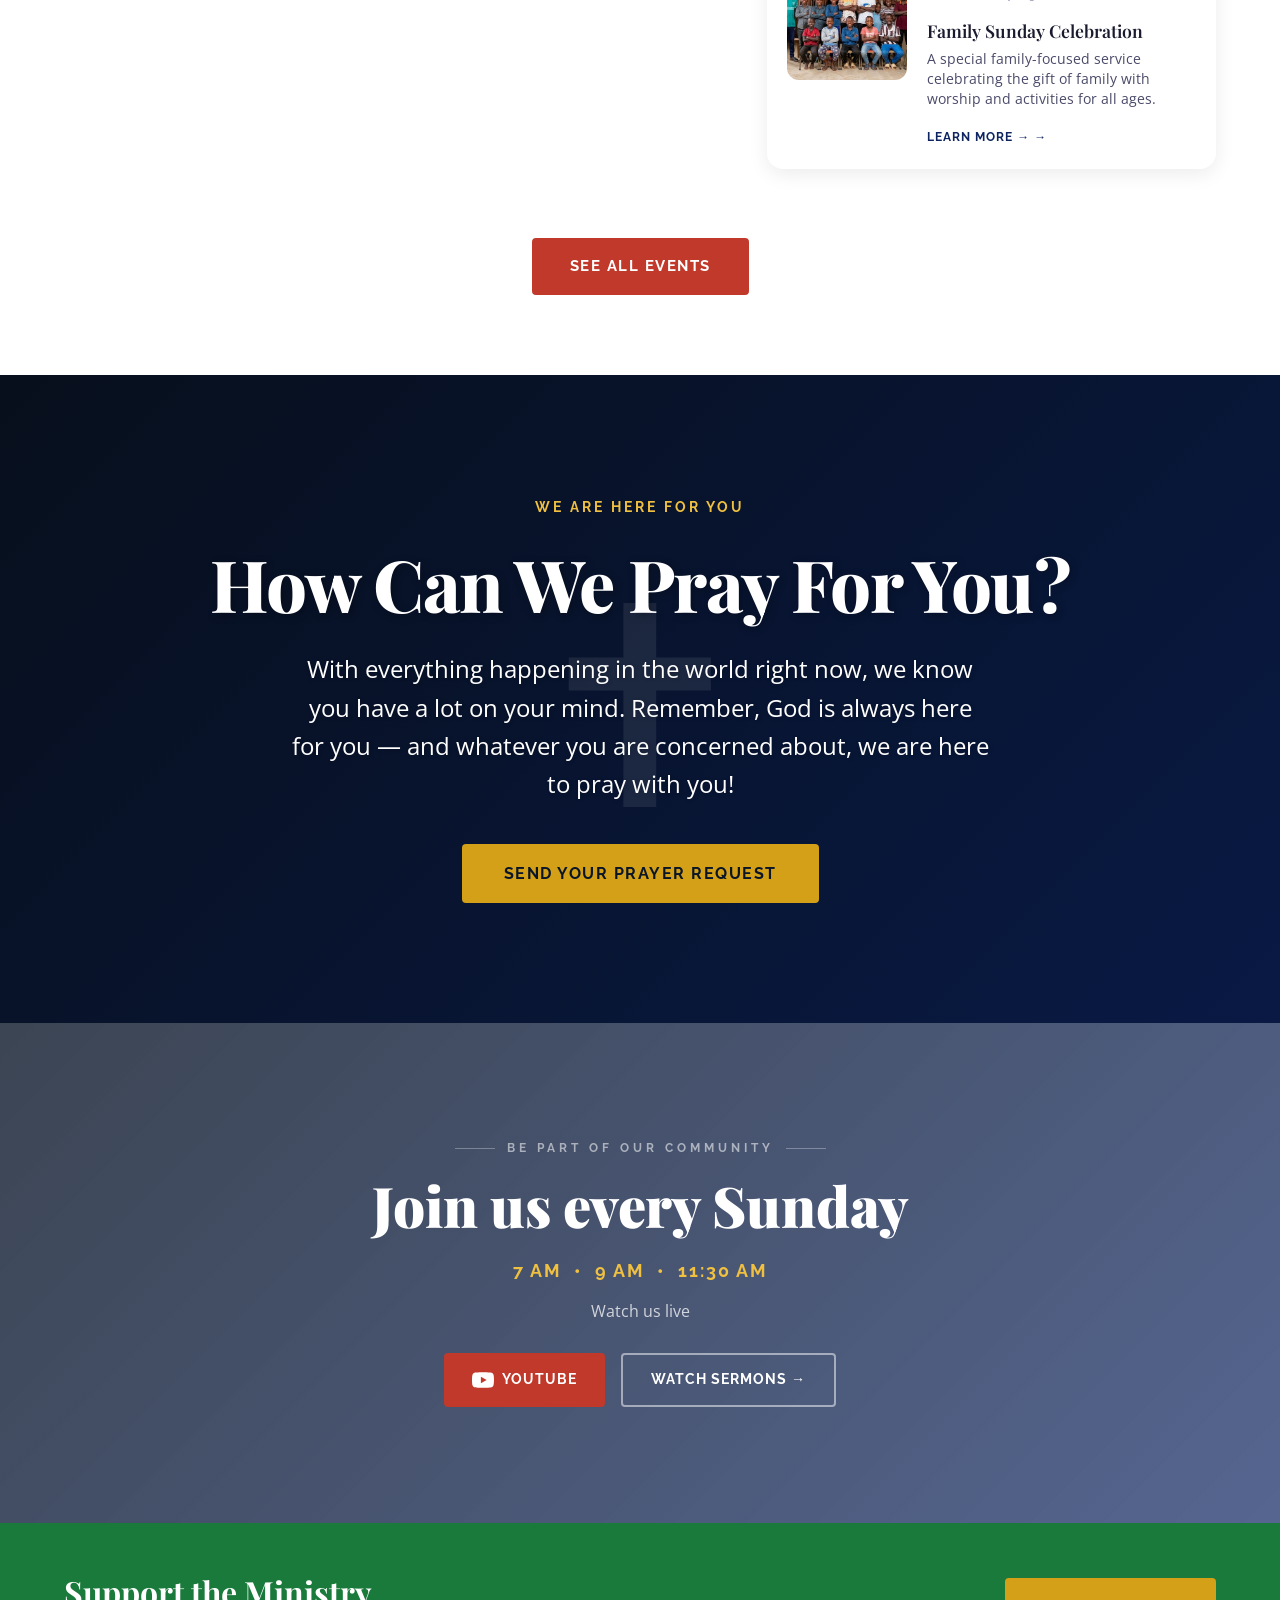
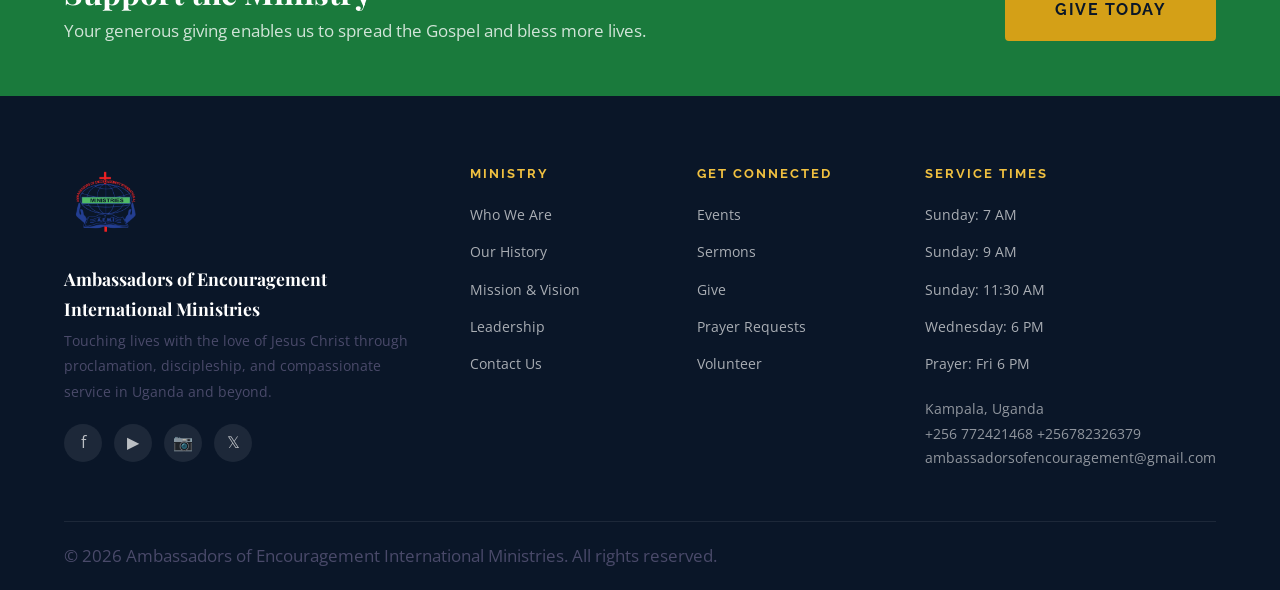
==== commit 1e778a5c: "Add files via upload" ====
--- a/index.html
+++ b/index.html
@@ -14,8 +14,8 @@
   <div class="container">
     <div class="topbar-left">
       <span>Kampala, Uganda</span>
-      <a href="mailto:info@aemi.org">info@aemi.org</a>
-      <a href="tel:+256700000000">+256 700 000 000</a>
+      <a href="mailto:ambassorsofencouragement@gmail.com">ambassorsofencouragement@gmail.com</a>
+      <a href="tel:+256772421468">+256772421468</a>
     </div>
     <div class="topbar-right">
       <a href="https://facebook.com" target="_blank">Facebook</a>
@@ -135,8 +135,6 @@
   <div class="container hero-container">
     <div class="hero-content">
       <div class="hero-eyebrow">
-        <div class="eyebrow-dot"></div>
-        <span>Kampala, Uganda &nbsp;·&nbsp; Since 1990</span>
       </div>
       <h1 class="hero-title">Encouraged by God,<br><em>Sent to Encourage</em><br>the World</h1>
       <p class="hero-desc">We are a family of believers commissioned to share the love of Jesus Christ — proclaiming the Gospel, building up communities, and raising ambassadors for the Kingdom.</p>
@@ -147,18 +145,12 @@
     </div>
   </div>
 
-  <div class="hero-caption-bar">
+  <!--div class="hero-caption-bar">
     <span class="hero-caption-label">NOW SHOWING</span>
     <span class="hero-caption-text" id="heroCaptionText">Worship Together</span>
-  </div>
-
-  <div class="hero-dots" id="heroDots">
-    <button class="dot active" aria-label="Slide 1"></button>
-    <button class="dot" aria-label="Slide 2"></button>
-    <button class="dot" aria-label="Slide 3"></button>
-    <button class="dot" aria-label="Slide 4"></button>
-    <button class="dot" aria-label="Slide 5"></button>
-  </div>
+  </div-->
+
+  
 
   <div class="hero-progress">
     <div class="hero-progress-bar" id="heroProgressBar"></div>
@@ -334,11 +326,11 @@
       <div class="connect-tile-overlay"></div>
       <div class="connect-tile-text"><h3>Membership</h3><p>Register and become part of our growing family</p></div>
     </a>
-    <a href="pages/contact.html" class="connect-tile fade-in" style="background-image:url('images/cell-groups.jpg')">
+    <a href="pages/contact.html" class="connect-tile fade-in" style="background-image:url('images/cell.jpeg')">
       <div class="connect-tile-overlay"></div>
       <div class="connect-tile-text"><h3>Connect to a Cell Group</h3><p>Join a community of like-minded believers in your area</p></div>
     </a>
-    <a href="pages/contact.html" class="connect-tile fade-in" style="background-image:url('images/sermons.jpg')">
+    <a href="pages/contact.html" class="connect-tile fade-in" style="background-image:url('images/pordiam.jpg')">
       <div class="connect-tile-overlay"></div>
       <div class="connect-tile-text"><h3>Serve With Us</h3><p>Participate in the work of the Lord with your gifts</p></div>
     </a>
@@ -599,14 +591,13 @@
         </ul>
         <div style="margin-top:20px;font-size:0.85rem;color:rgba(255,255,255,0.55);line-height:1.8;">
           Kampala, Uganda<br>
-          +256 700 000 000<br>
-          info@aemi.org
+          +256 772421468 +256782326379<br>
+          ambassadorsofencouragement@gmail.com
         </div>
       </div>
     </div>
     <div class="footer-bottom">
-      <p>&copy; 2025 Ambassadors of Encouragement International Ministries. All rights reserved.</p>
-      <p>Built with ❤️ for the Kingdom of God</p>
+      <p>&copy; 2026 Ambassadors of Encouragement International Ministries. All rights reserved.</p>
     </div>
   </div>
 </footer>
--- a/css/style.css
+++ b/css/style.css
@@ -1033,7 +1033,7 @@
 .join-sunday-section {
   position: relative;
   min-height: 500px;
-  background: url('images/live.jpeg') center center / cover no-repeat;
+  background: url('images/youth.jpeg') center center / cover no-repeat;
   display: flex;
   align-items: center;
   justify-content: center;
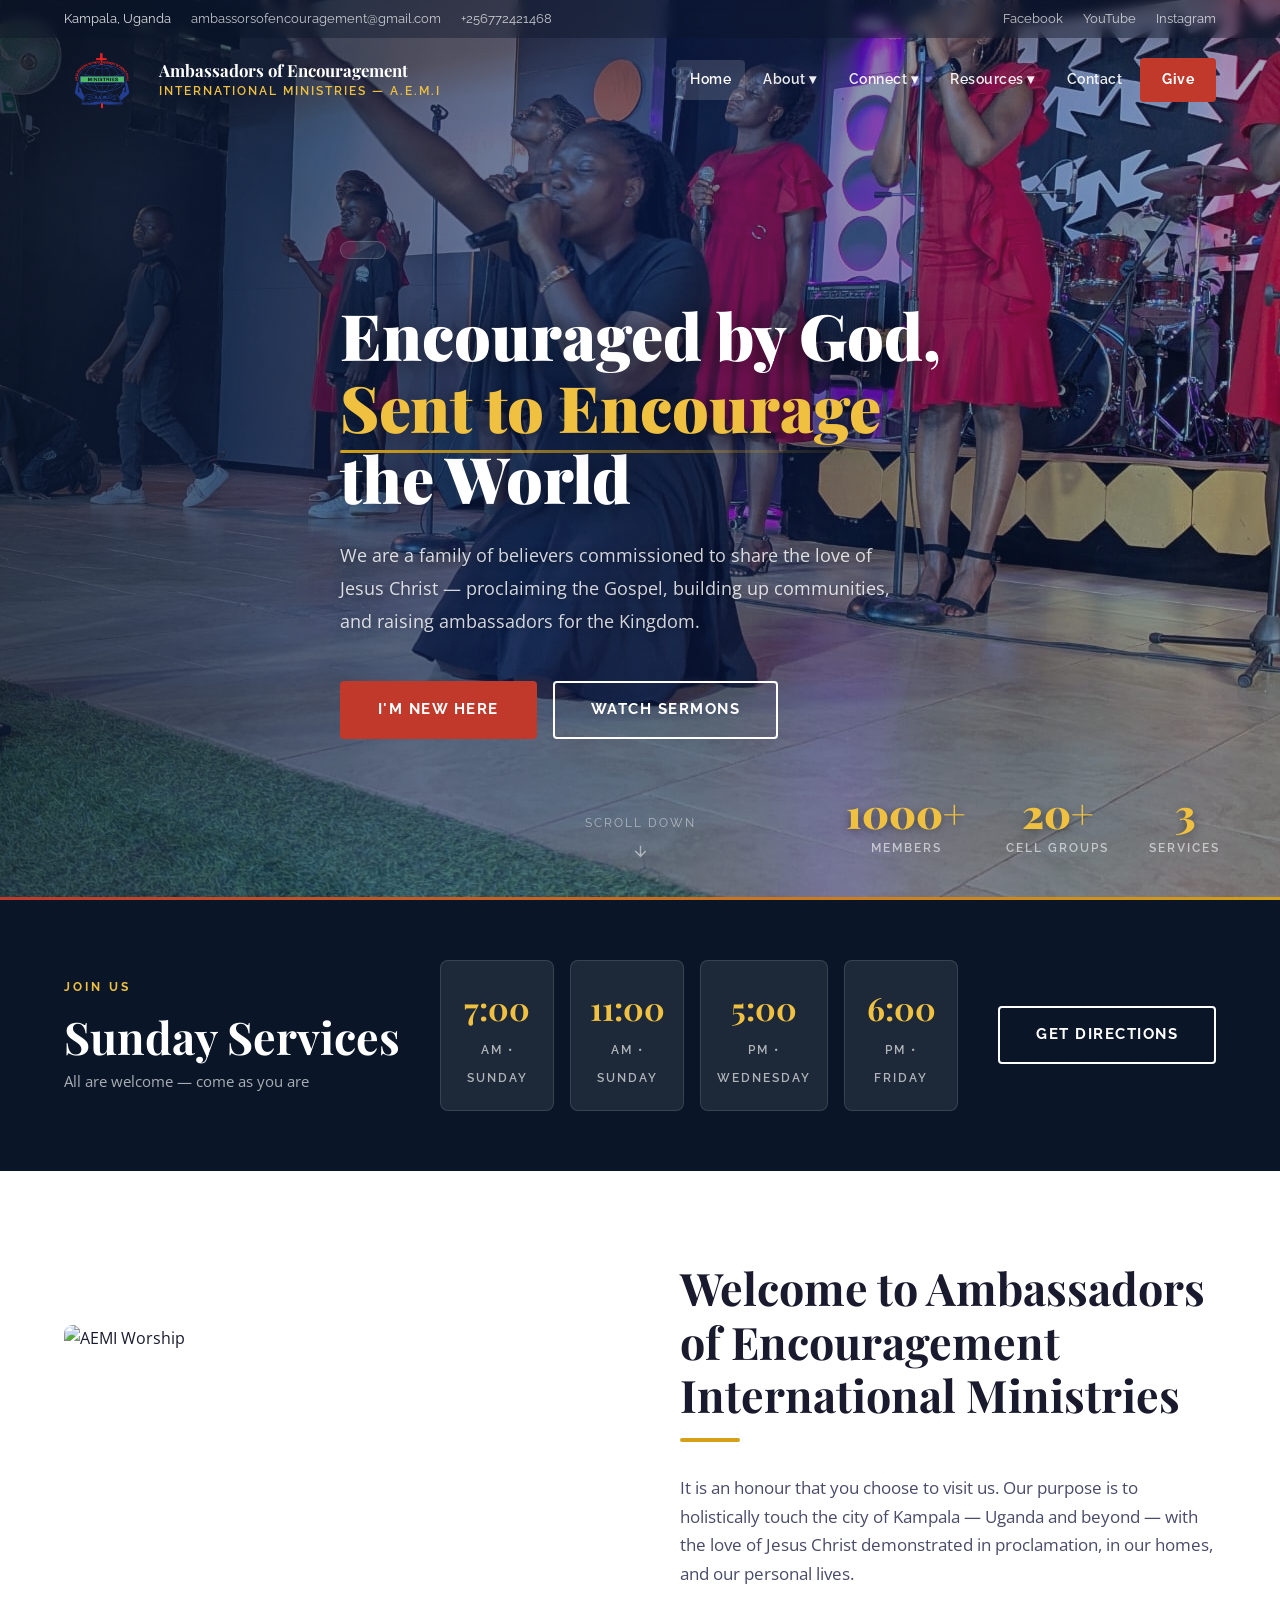
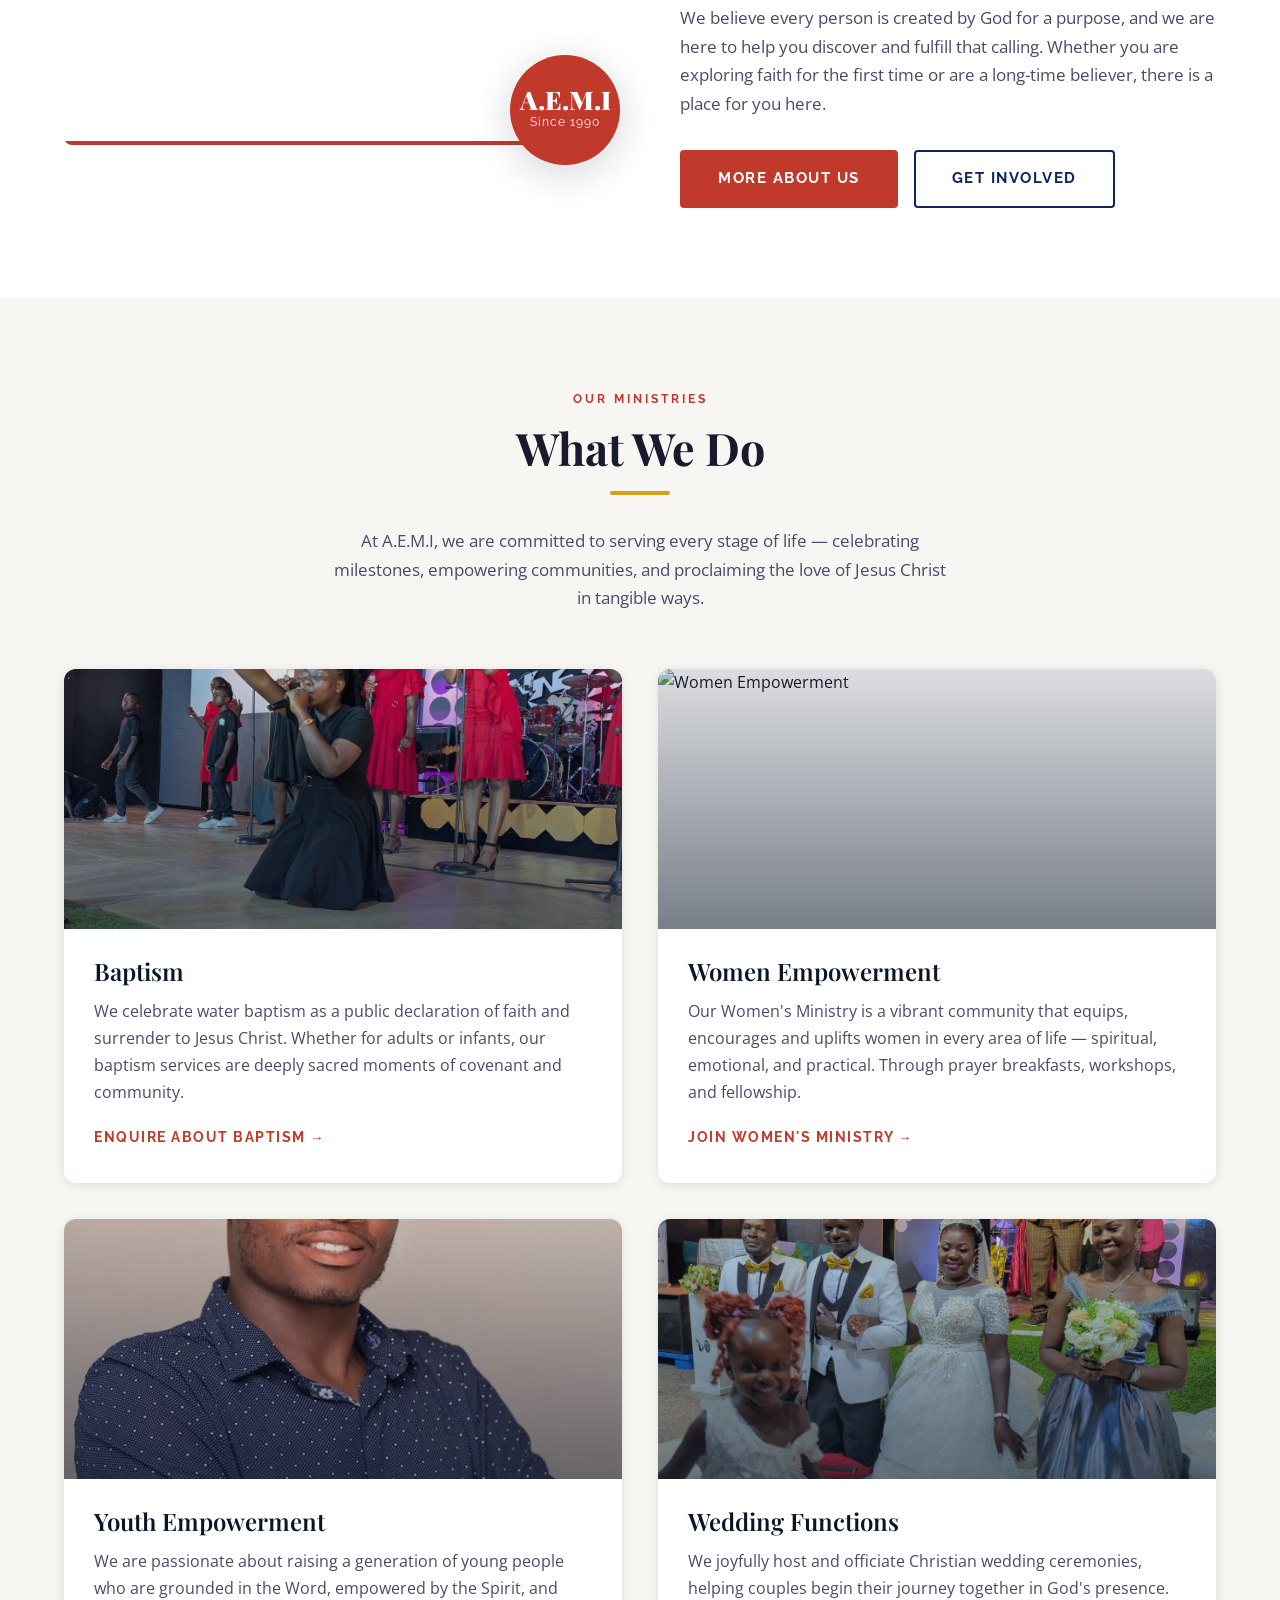
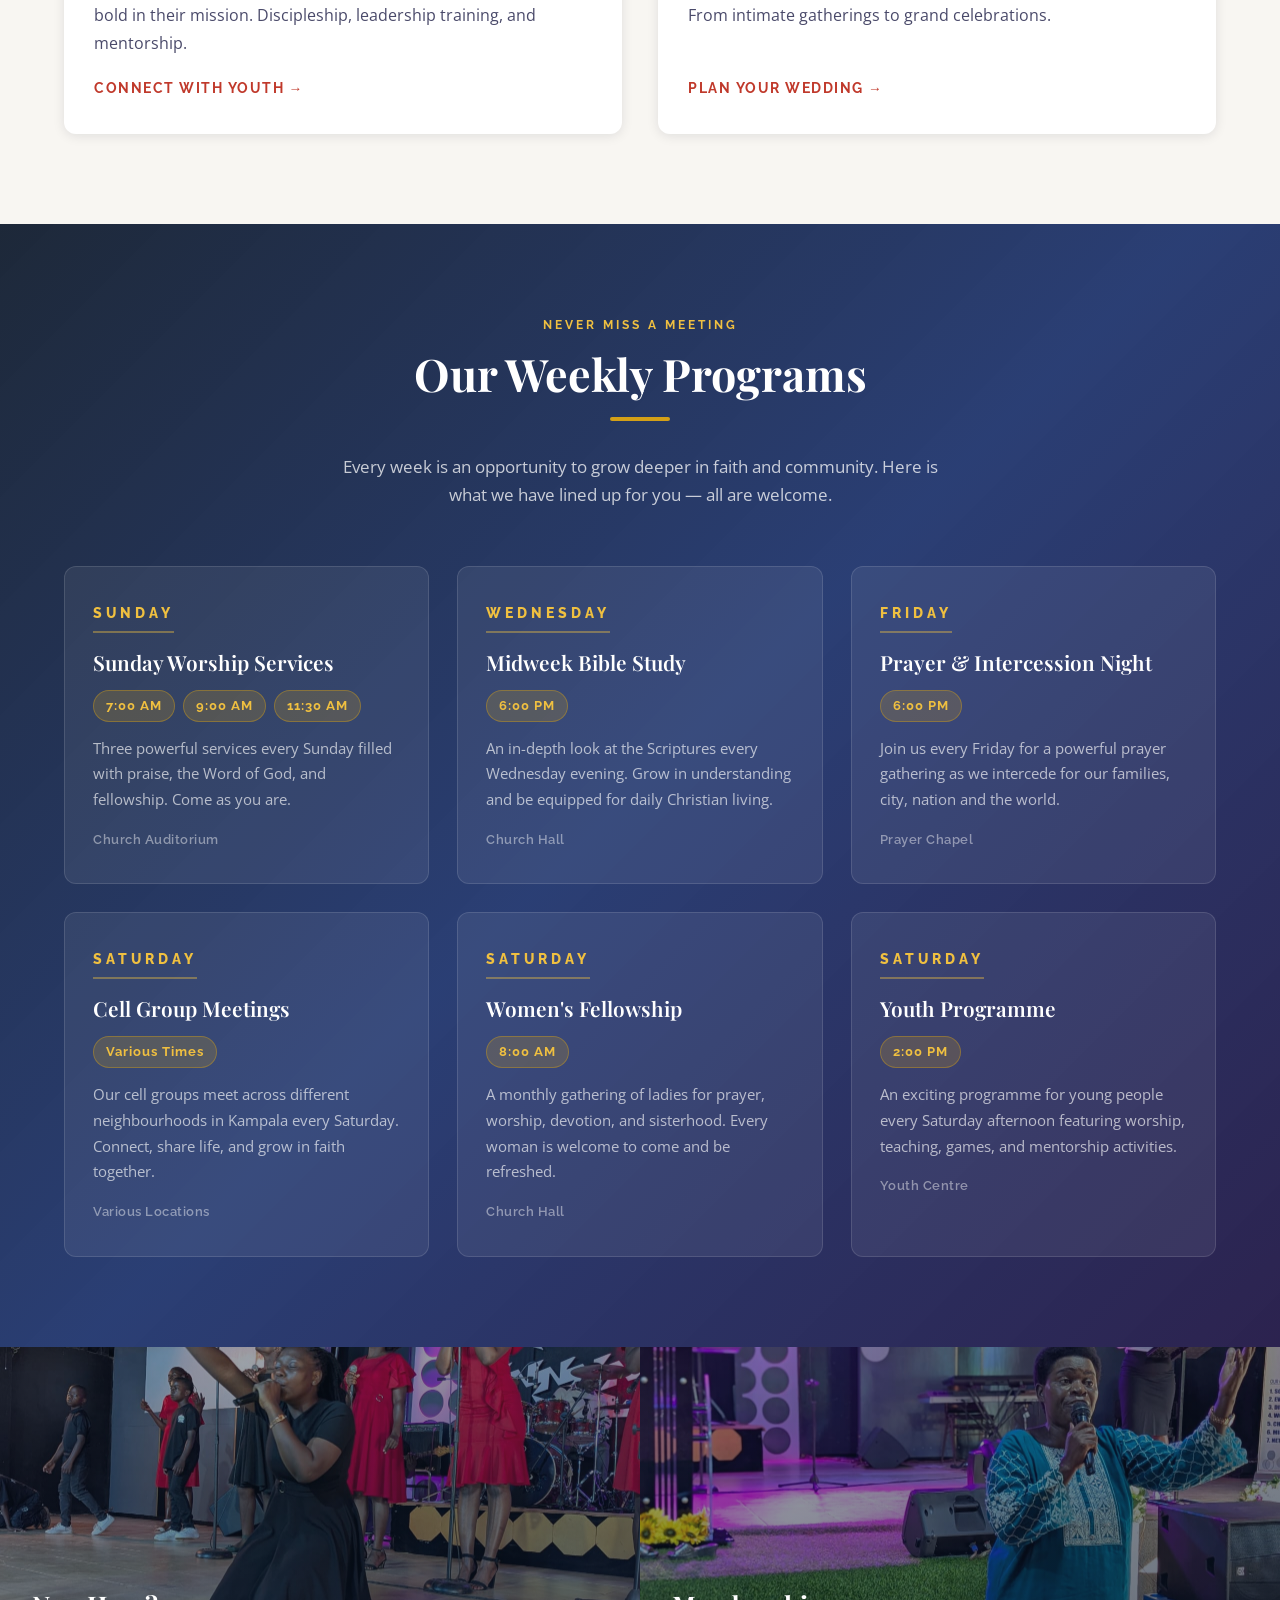
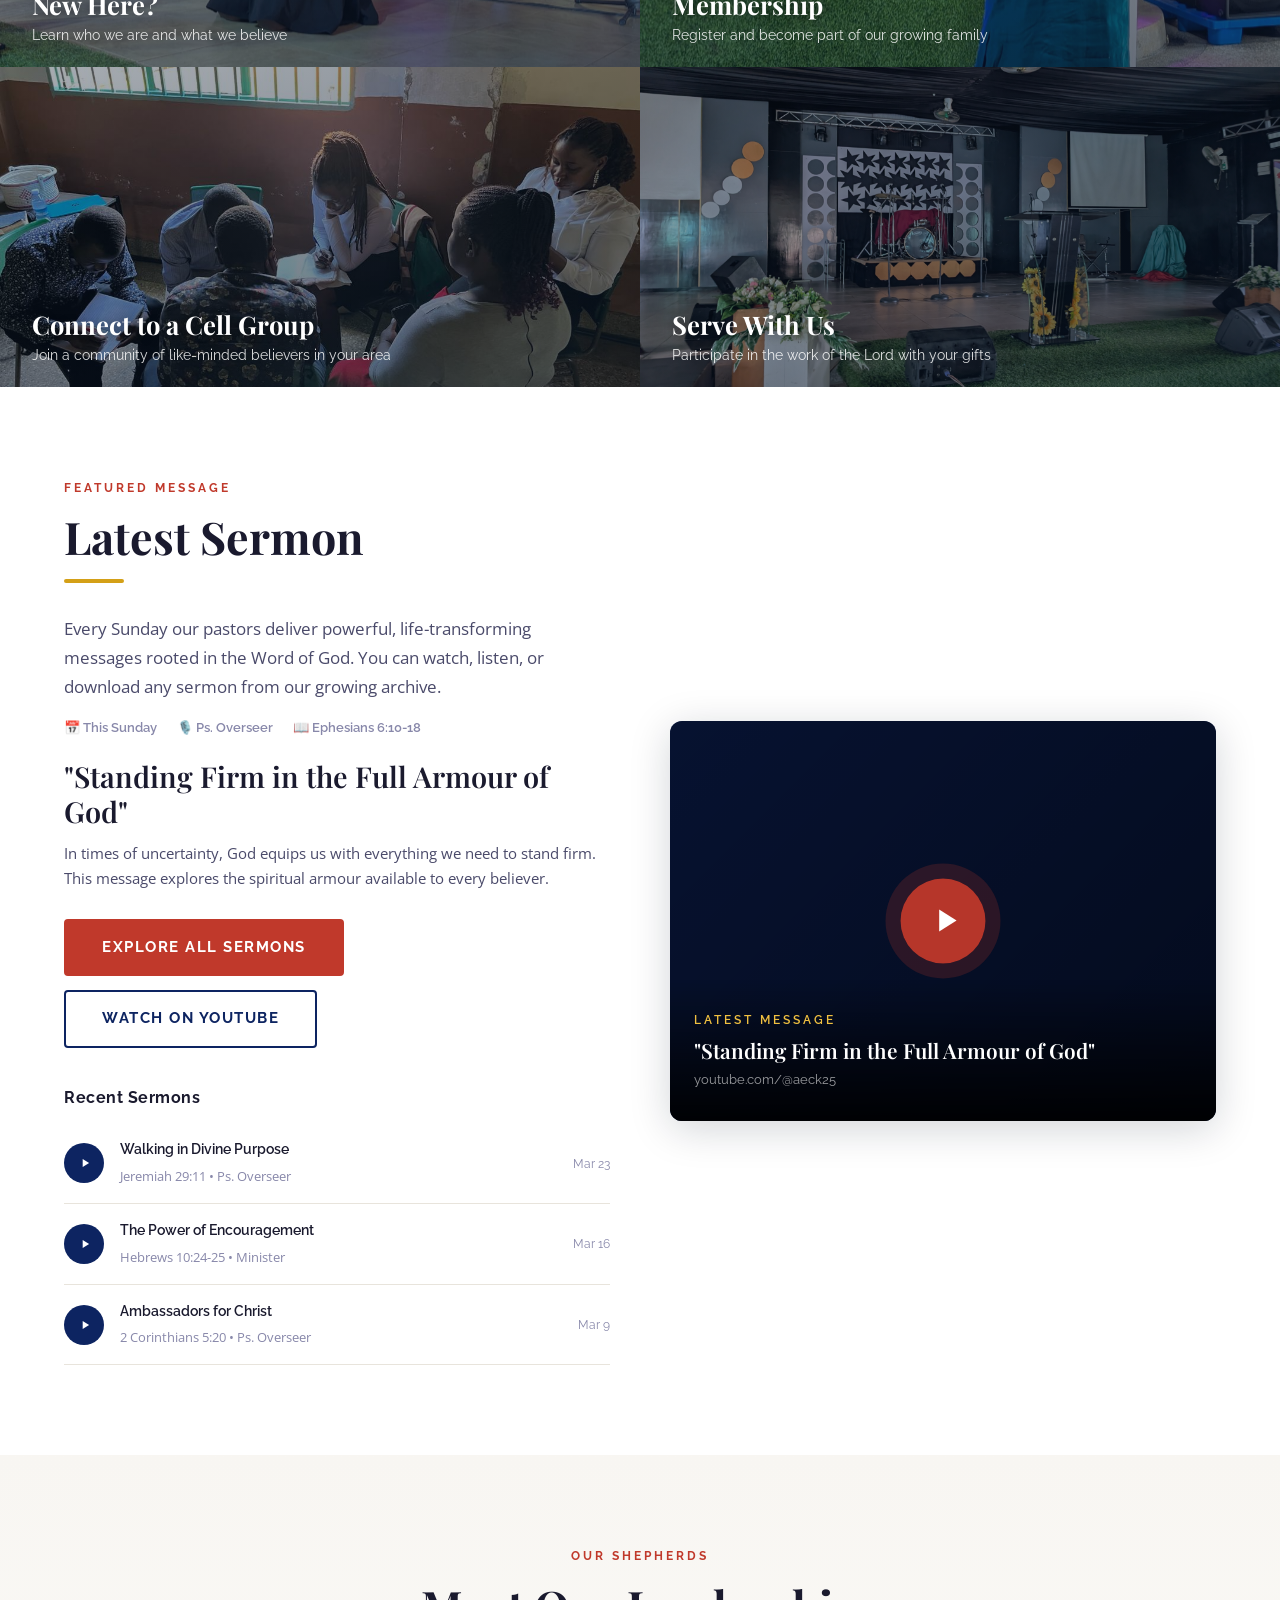
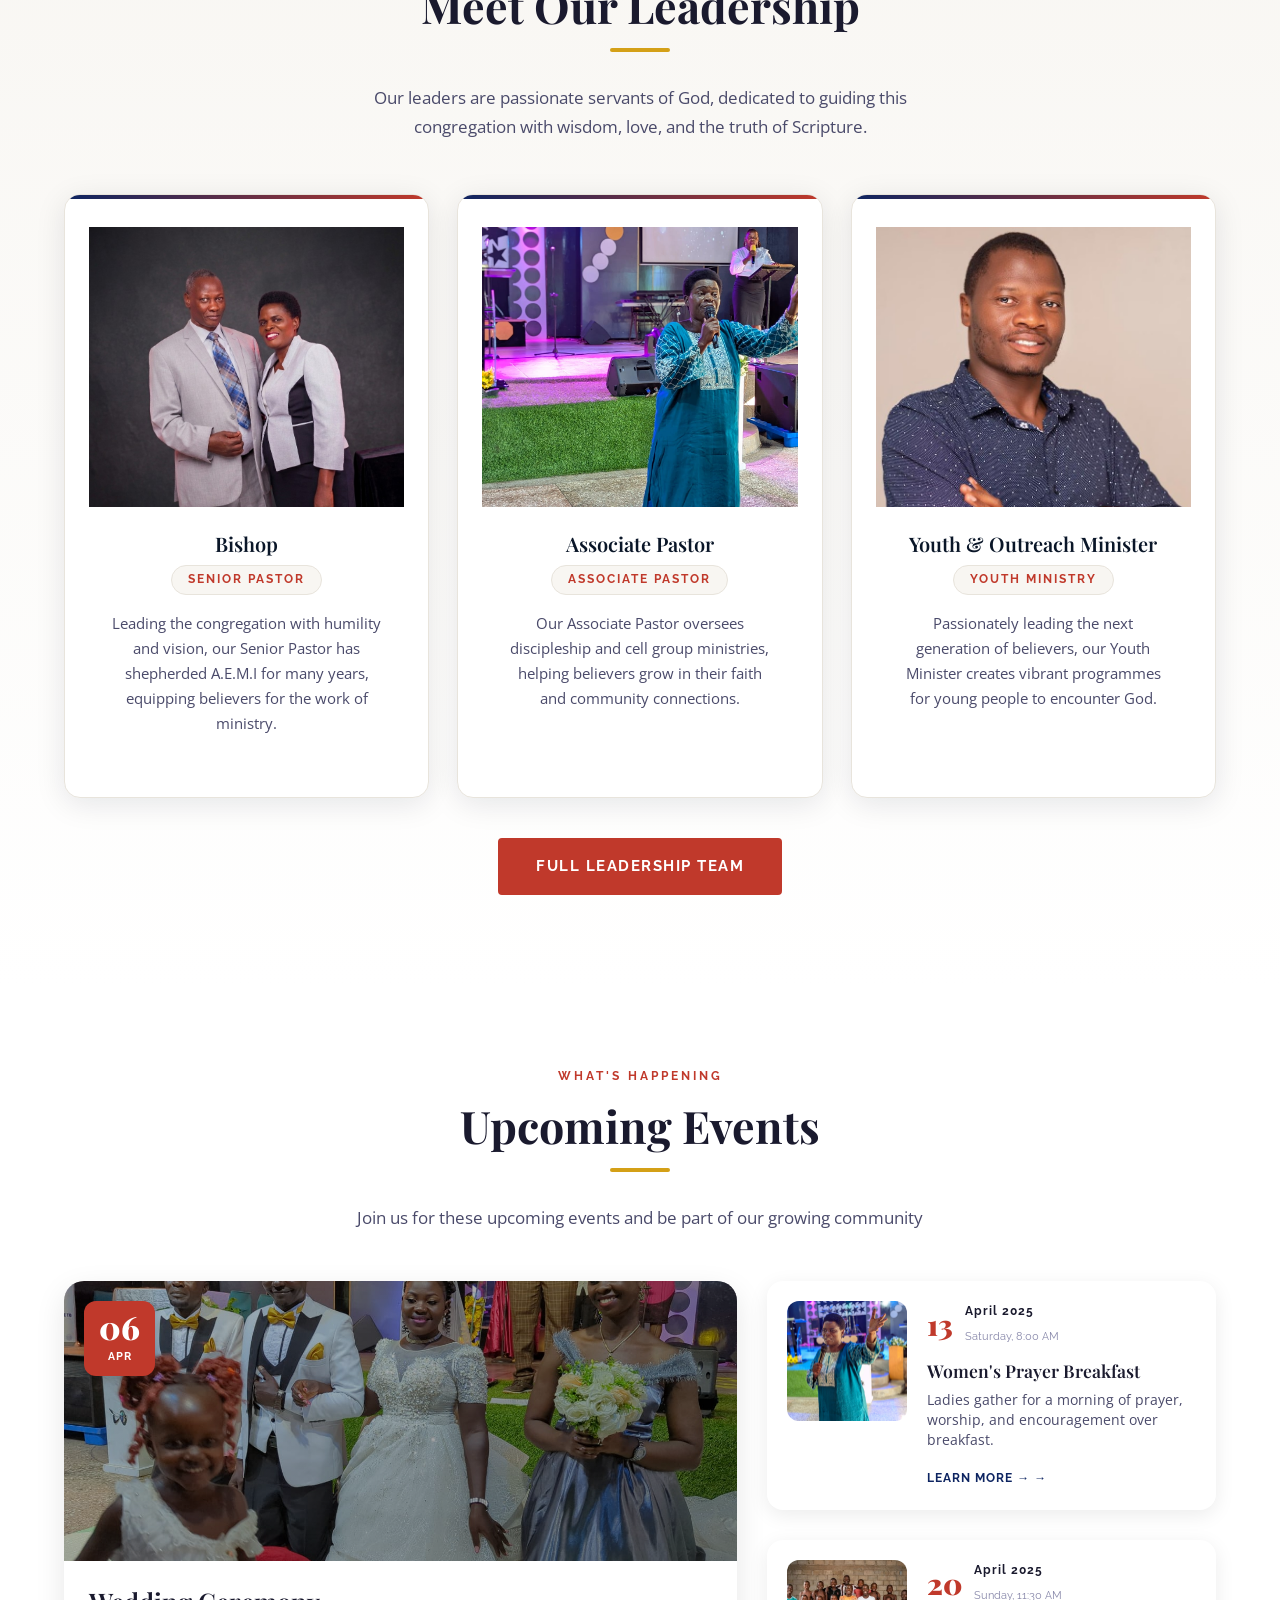
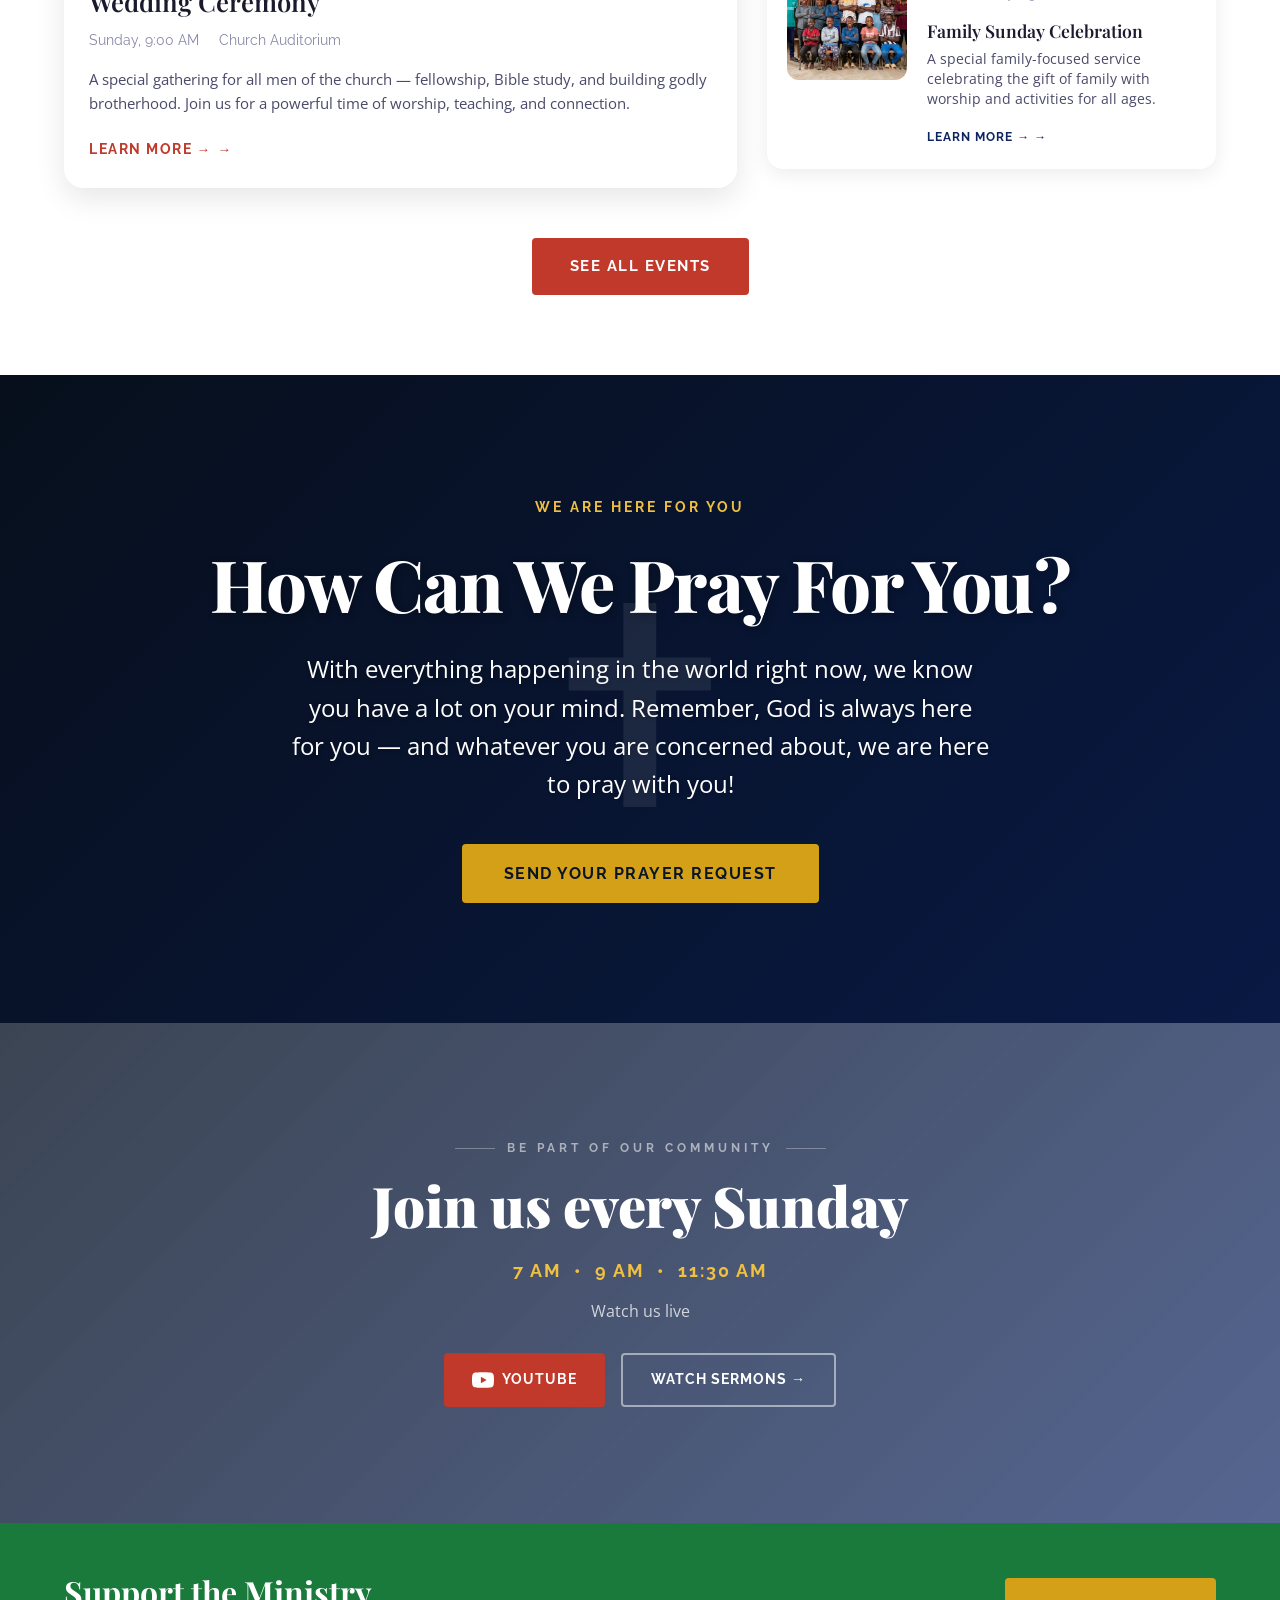
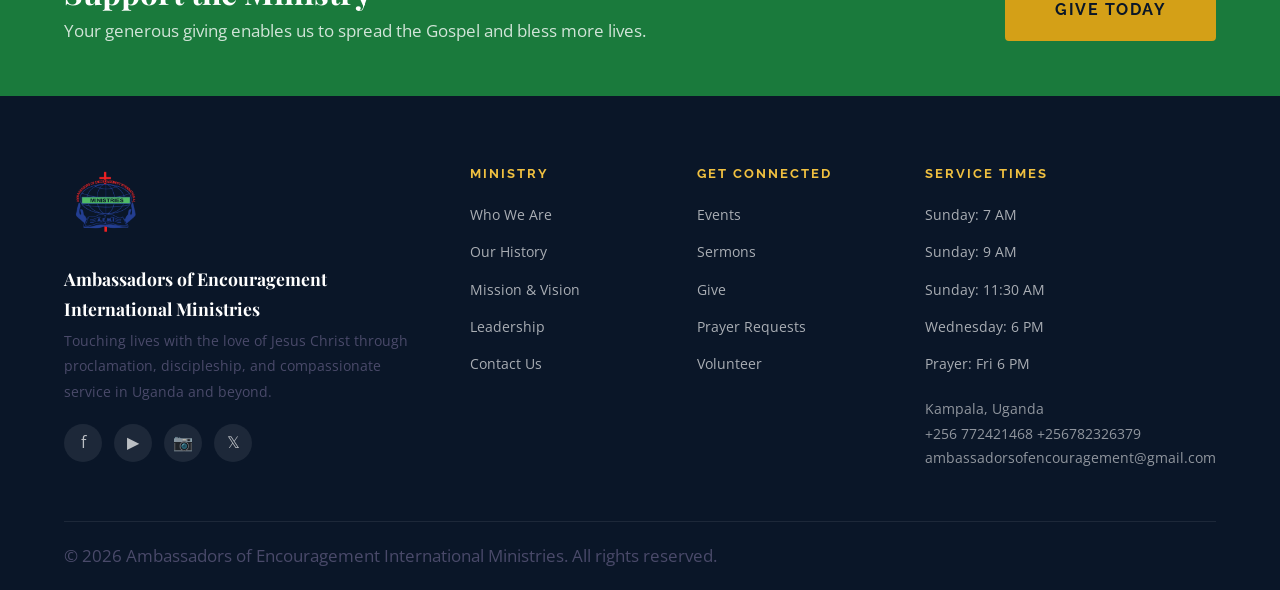
==== commit 11f941fd: "Add files via upload" ====
--- a/index.html
+++ b/index.html
@@ -178,9 +178,9 @@
     </div>
     <div class="service-times-list">
       <div class="service-time-card"><span class="time">7:00</span><span class="day">AM • Sunday</span></div>
-      <div class="service-time-card"><span class="time">9:00</span><span class="day">AM • Sunday</span></div>
-      <div class="service-time-card"><span class="time">11:30</span><span class="day">AM • Sunday</span></div>
-      <div class="service-time-card"><span class="time">6:00</span><span class="day">PM • Wednesday</span></div>
+      <div class="service-time-card"><span class="time">11:00</span><span class="day">AM • Sunday</span></div>
+      <div class="service-time-card"><span class="time">5:00</span><span class="day">PM • Wednesday</span></div>
+      <div class="service-time-card"><span class="time">6:00</span><span class="day">PM • Friday</span></div>
     </div>
     <div><a href="pages/contact.html" class="btn btn-outline">Get Directions</a></div>
   </div>
@@ -191,7 +191,7 @@
   <div class="container">
     <div class="welcome-image fade-left">
       <div style="border-radius:8px;overflow:hidden;position:relative;">
-        <img src="images/live.jpeg" alt="AEMI Worship" style="width:100%;height:clamp(260px,50vw,420px);object-fit:cover;object-position:center top;display:block;">
+        <img src="images/prayerw.jpg" alt="AEMI Worship" style="width:100%;height:clamp(260px,50vw,420px);object-fit:cover;object-position:center top;display:block;">
         <div style="position:absolute;bottom:0;left:0;right:0;height:4px;background:var(--accent-red);"></div>
       </div>
       <div class="welcome-image-badge">
--- a/css/style.css
+++ b/css/style.css
@@ -1033,7 +1033,7 @@
 .join-sunday-section {
   position: relative;
   min-height: 500px;
-  background: url('images/youth.jpeg') center center / cover no-repeat;
+  background: url('../images/prayerw.jpg') center center / cover no-repeat;
   display: flex;
   align-items: center;
   justify-content: center;
@@ -1593,7 +1593,7 @@
    ============================================= */
 
 .prayer-section {
-  background: linear-gradient(135deg, rgba(10,22,40,0.85), rgba(13,36,97,0.85)), url('../images/live.jpeg');
+  background: linear-gradient(135deg, rgba(10,22,40,0.85), rgba(13,36,97,0.85)), url('../images/prayerw.jpg');
   background-size: cover;
   background-position: center;
   background-attachment: fixed;
@@ -2529,7 +2529,7 @@
 .weekly-programs-bg {
   position: absolute;
   inset: 0;
-  background-image: url('../images/live.jpeg');
+  background-image: url('../images/spirit.jpg');
   background-size: cover;
   background-position: center center;
   background-attachment: fixed;
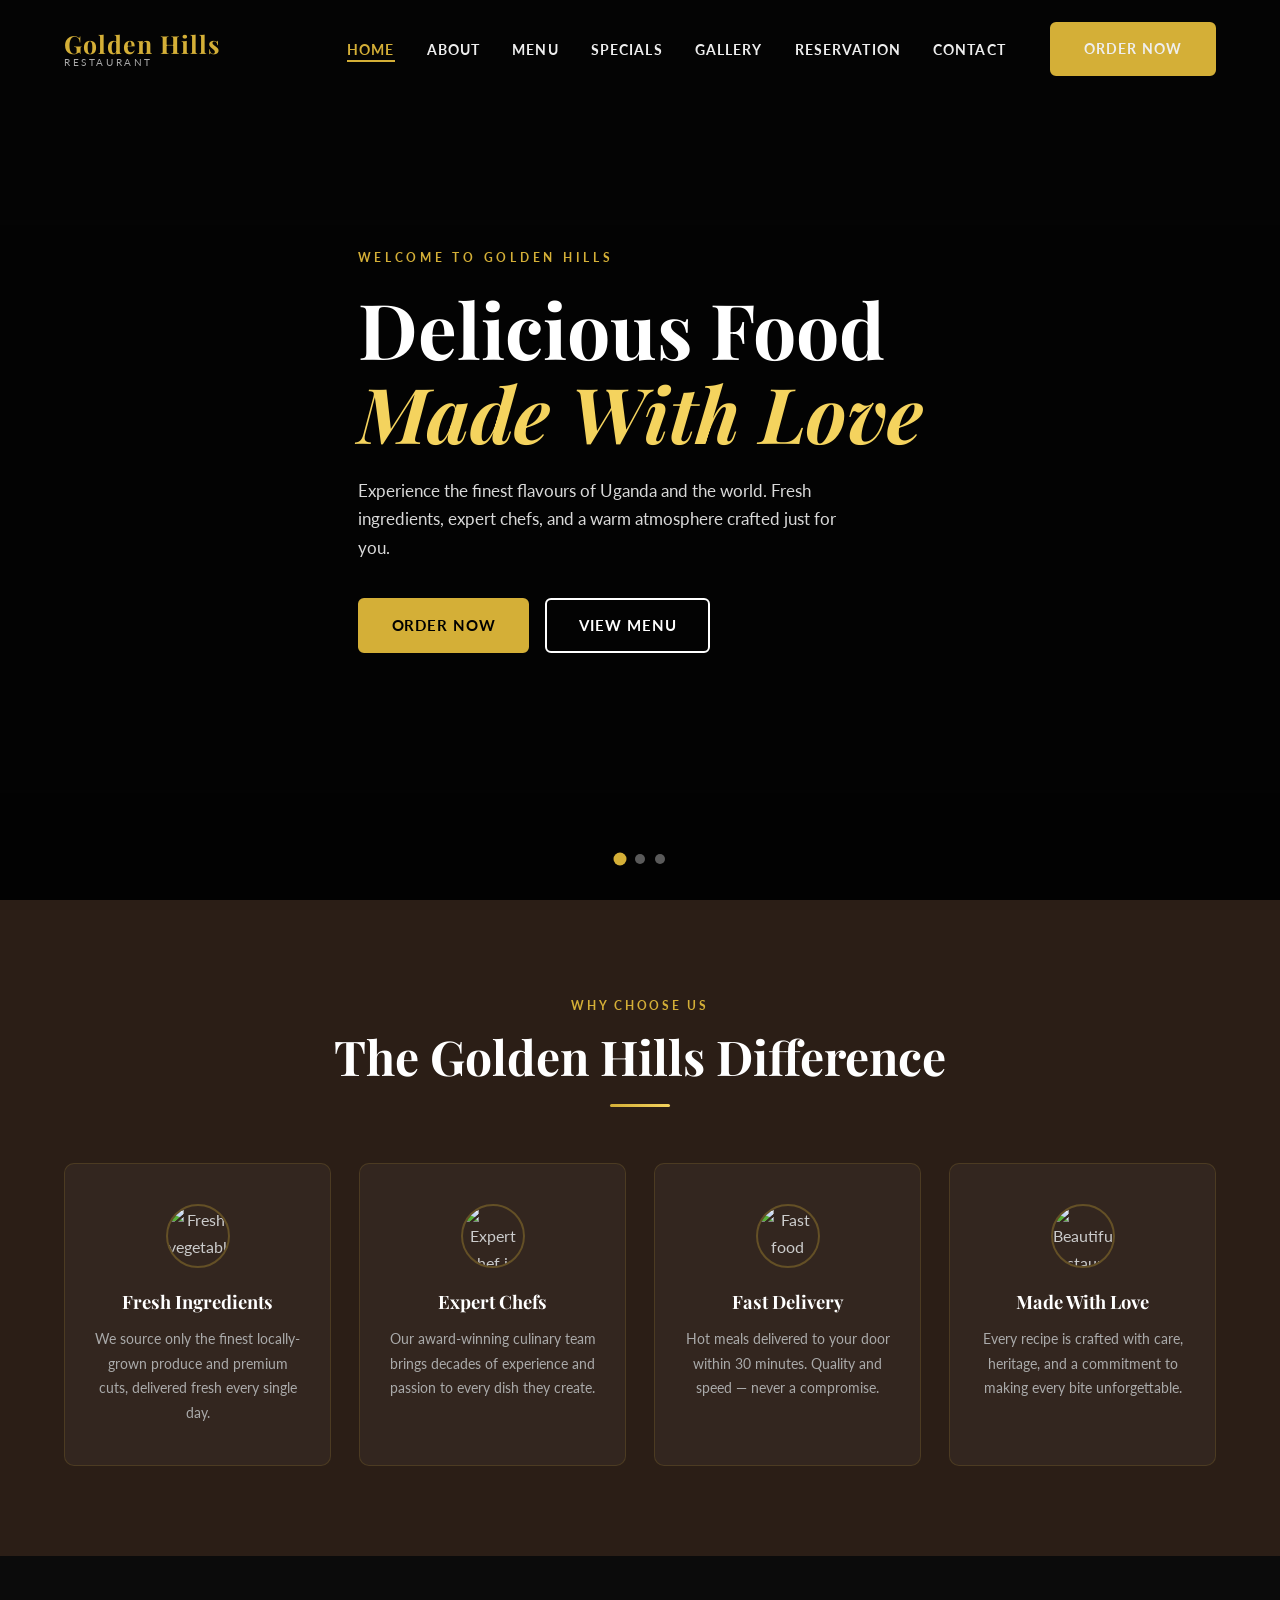
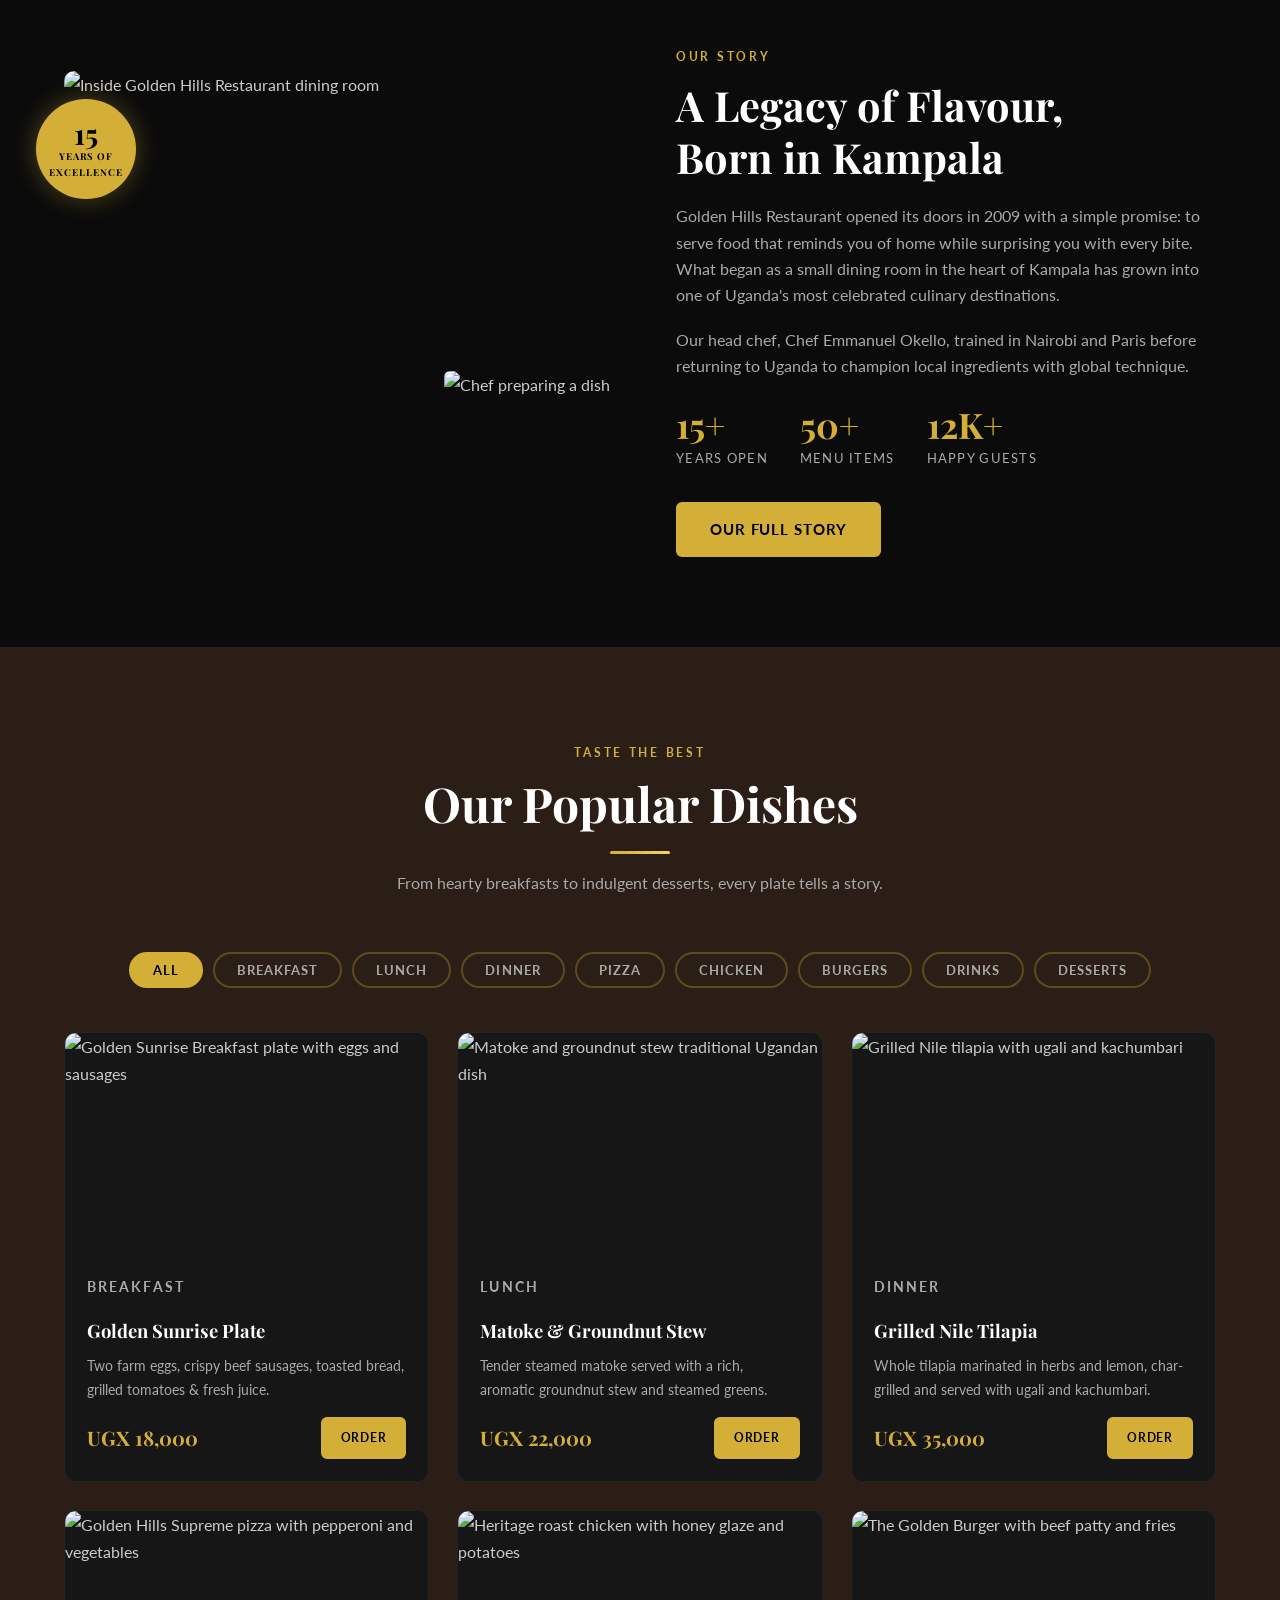
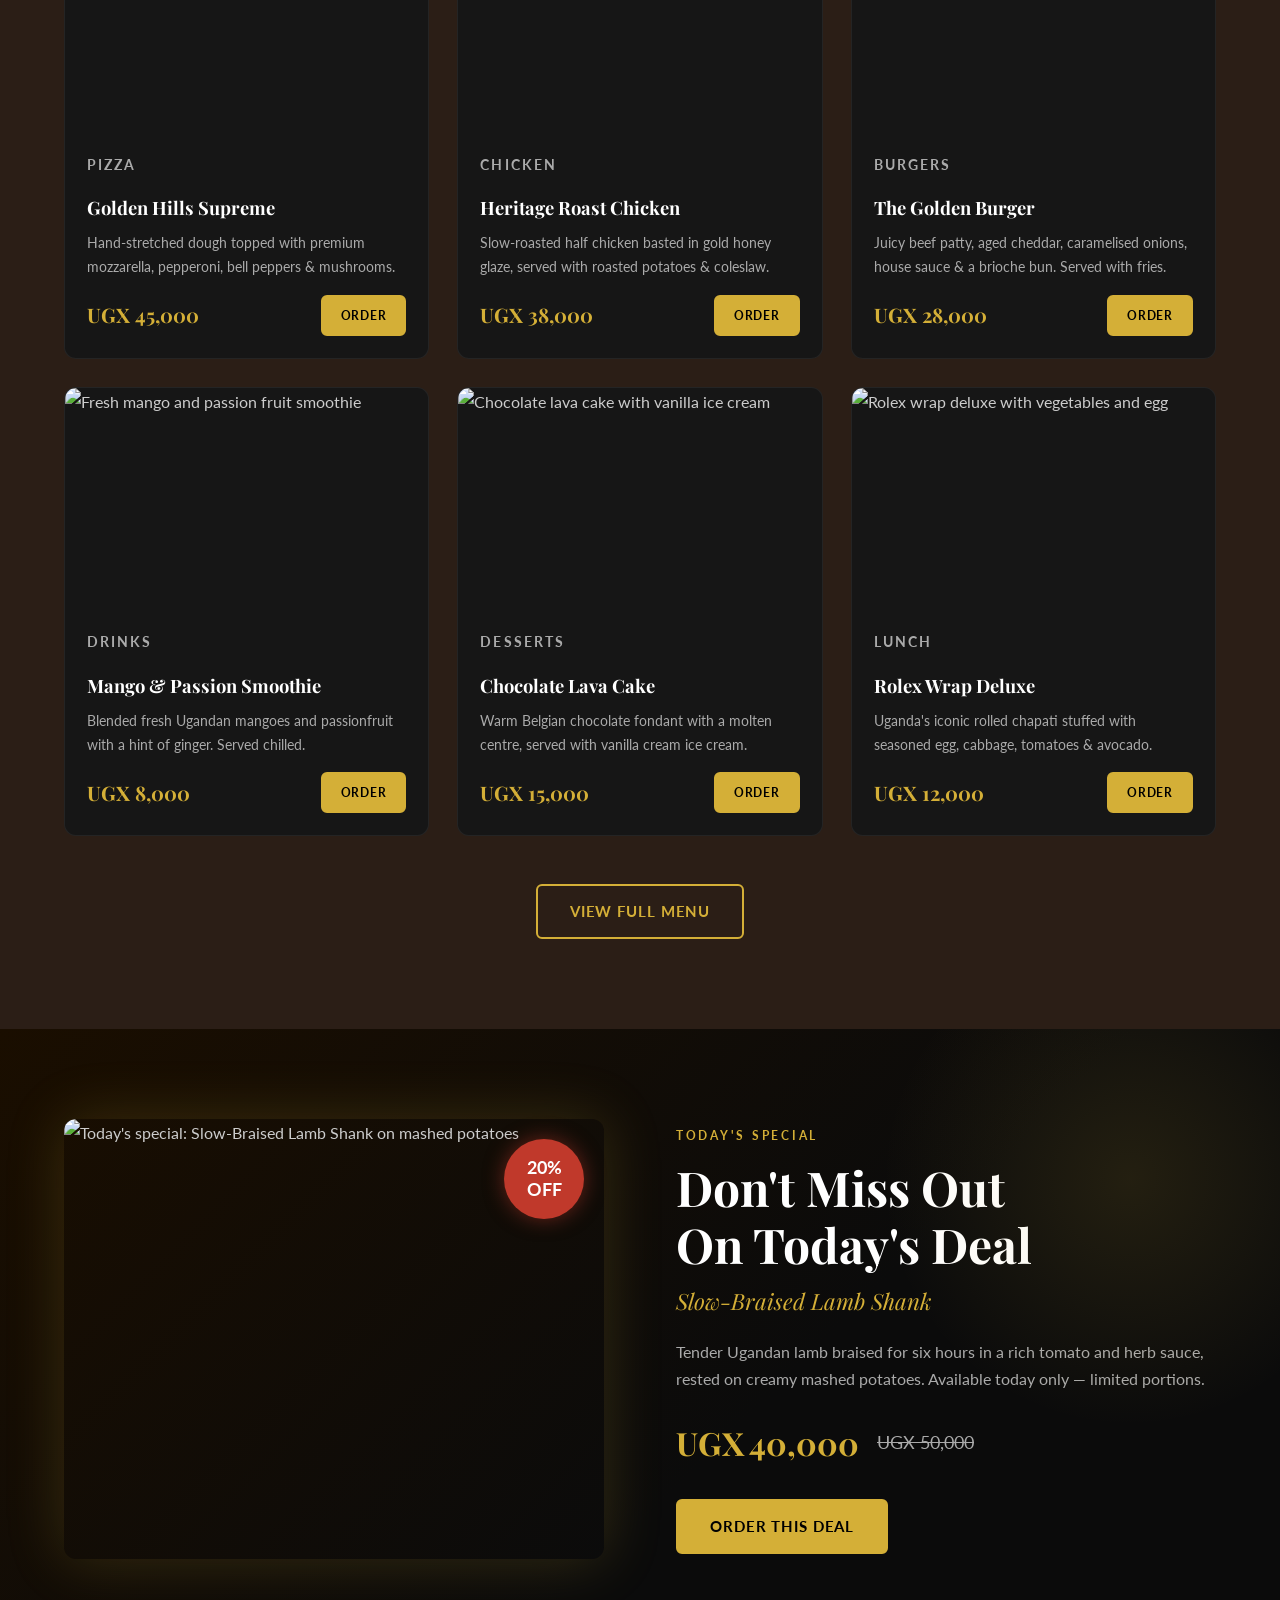
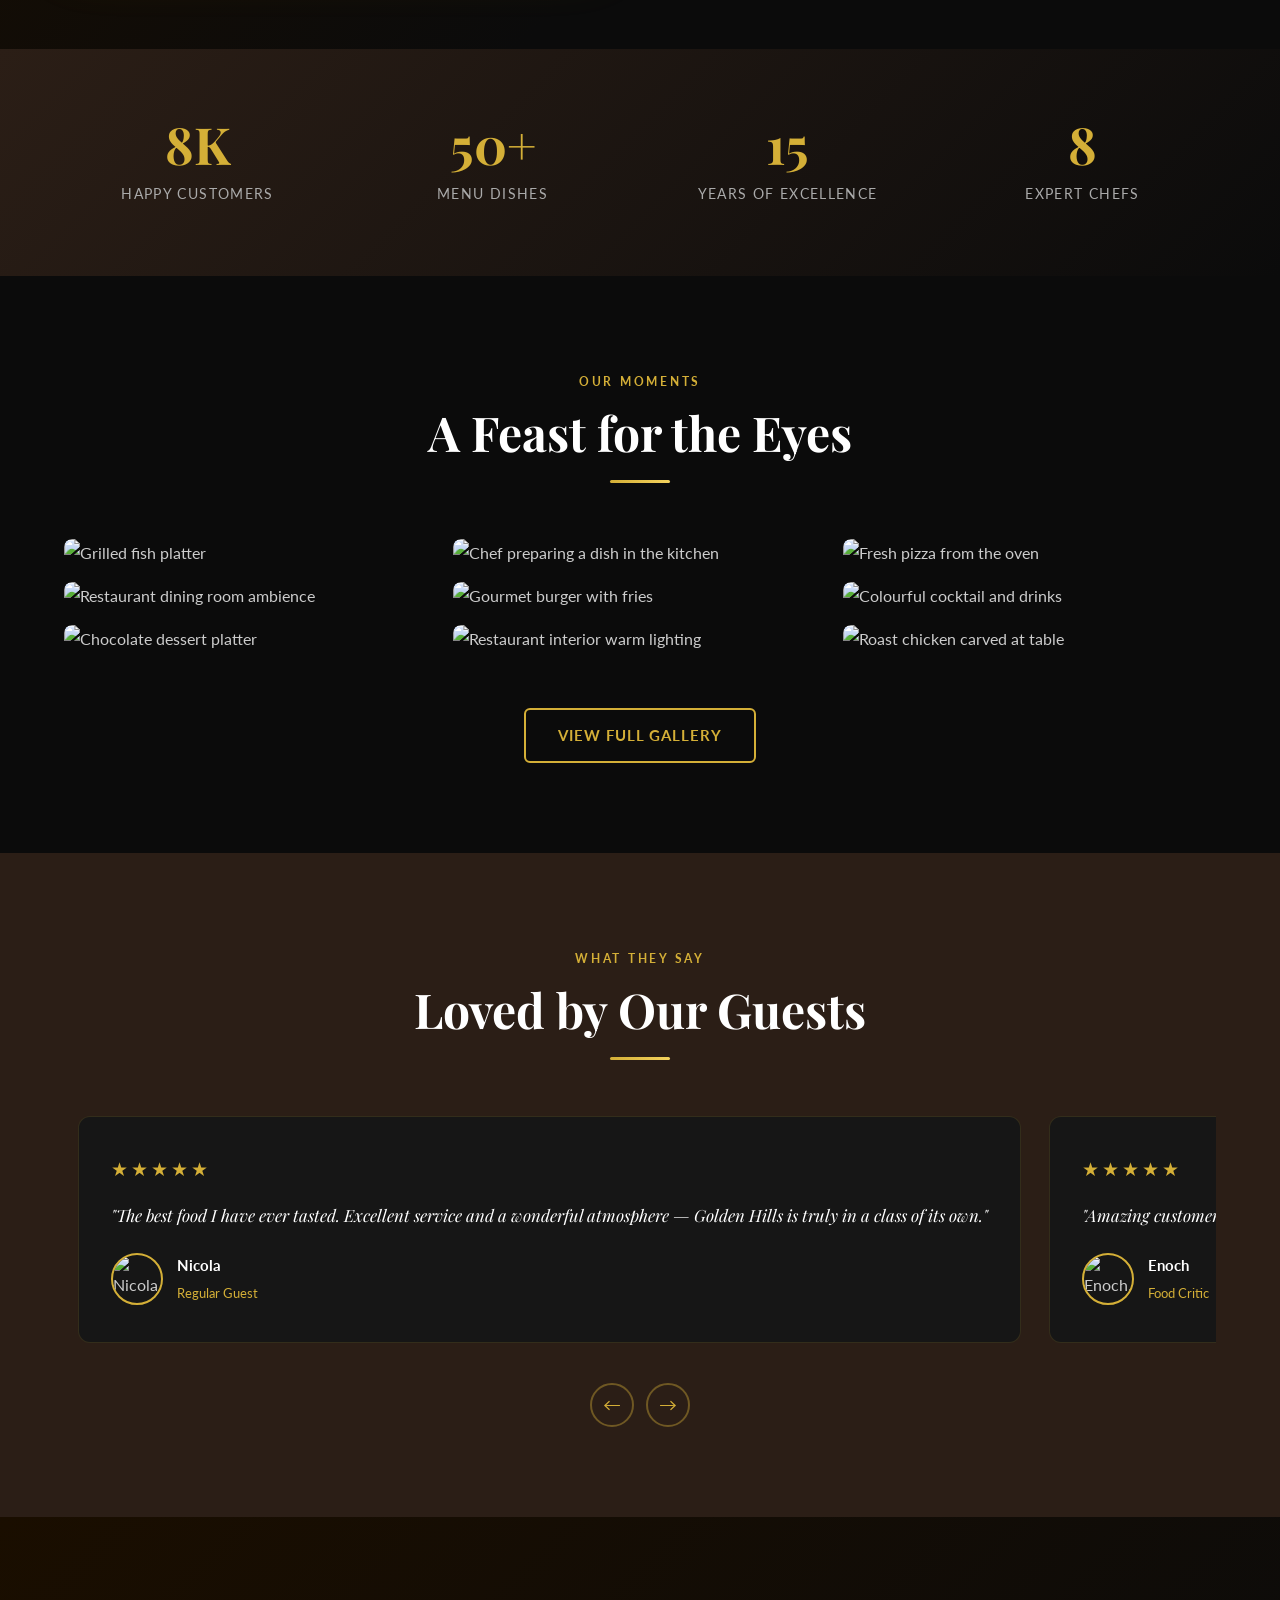
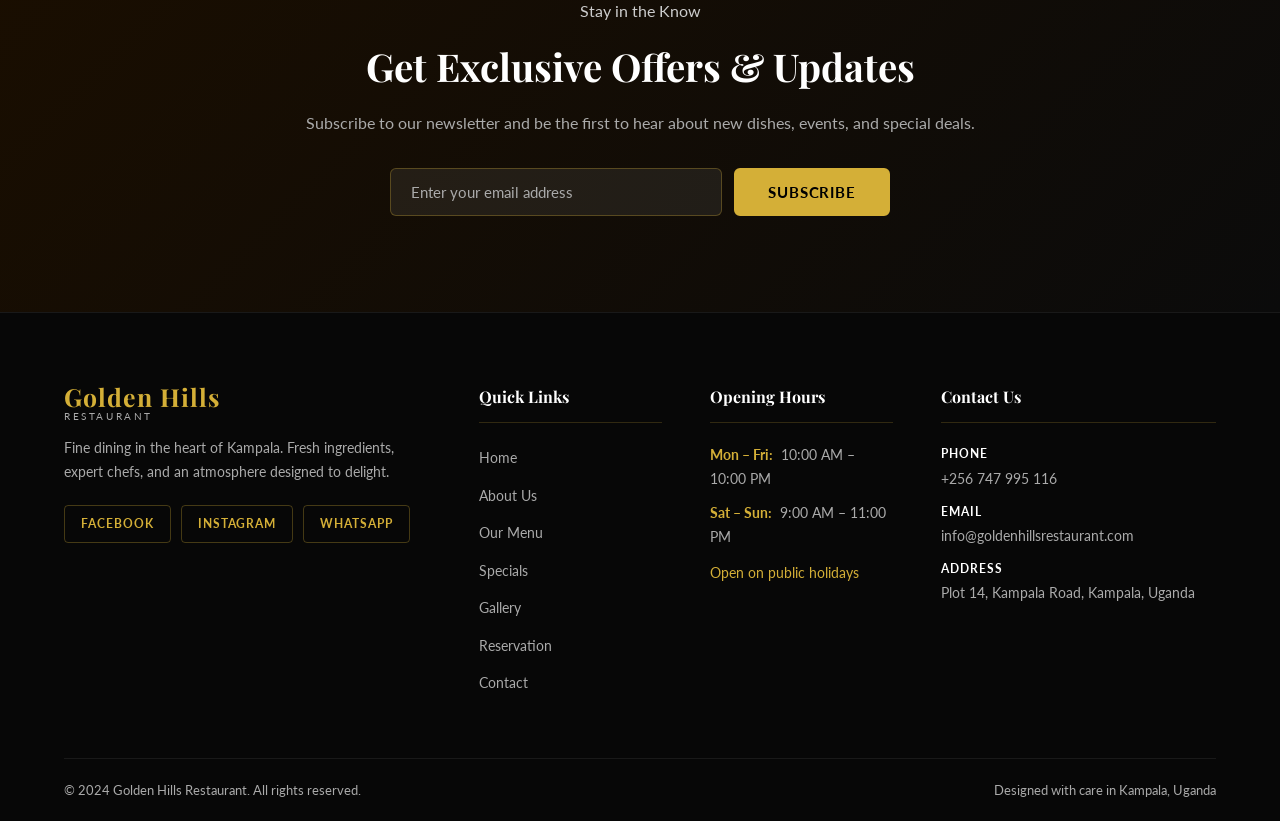
==== commit 4d2d8105: "Add files via upload" ====
--- a/index.html
+++ b/index.html
@@ -2,606 +2,546 @@
 <html lang="en">
 <head>
   <meta charset="UTF-8">
-  <meta name="viewport" content="width=device-width, initial-scale=1.0, viewport-fit=cover">
-  <meta name="description" content="Ambassadors of Encouragement International Ministries - A.E.M.I - Touching lives with the love of Jesus Christ in Uganda and beyond.">
-  <title>Home | A.E.M.I - Ambassadors of Encouragement International Ministries</title>
+  <meta name="viewport" content="width=device-width, initial-scale=1.0">
+  <meta name="description" content="Golden Hills Restaurant – Fine dining in Kampala, Uganda. Fresh ingredients, expert chefs, unforgettable flavours.">
+  <title>Golden Hills Restaurant | Fine Dining in Kampala</title>
   <link rel="stylesheet" href="css/style.css">
+  <link rel="stylesheet" href="css/animations.css">
+  <link rel="stylesheet" href="css/responsive.css">
 </head>
-<body>
-
-<!-- TOP BAR -->
-<div class="topbar">
-  <div class="container">
-    <div class="topbar-left">
-      <span>Kampala, Uganda</span>
-      <a href="mailto:ambassorsofencouragement@gmail.com">ambassorsofencouragement@gmail.com</a>
-      <a href="tel:+256772421468">+256772421468</a>
-    </div>
-    <div class="topbar-right">
-      <a href="https://facebook.com" target="_blank">Facebook</a>
-      <a href="https://youtube.com" target="_blank">YouTube</a>
-      <a href="https://instagram.com" target="_blank">Instagram</a>
-    </div>
+<body class="page-fade-in">
+
+  <div id="scroll-progress" role="progressbar" aria-label="Page scroll progress"></div>
+
+  <!-- Loading Screen -->
+  <div id="loading-screen" aria-hidden="true">
+    <div class="loader-logo">Golden Hills</div>
+    <div class="loader-bar-wrap"><div class="loader-bar"></div></div>
   </div>
-</div>
-
-<!-- NAVBAR -->
-<nav class="navbar">
-  <div class="container">
-    <a href="index.html" class="navbar-logo">
-      <img src="images/logo.png" alt="AEMI Logo">
-      <div class="navbar-brand-text">
-        <strong>Ambassadors of Encouragement</strong>
-        <span>International Ministries — A.E.M.I</span>
-      </div>
-    </a>
-    <ul class="nav-links" id="navLinks">
-      <li><a href="index.html" class="active">Home</a></li>
-      <li>
-        <a href="#">About ▾</a>
-        <div class="nav-dropdown">
-          <a href="pages/about.html">Who We Are</a>
-          <a href="pages/about.html#history">Our History</a>
-          <a href="pages/about.html#mission">Mission &amp; Vision</a>
-          <a href="pages/about.html#leadership">Leadership</a>
-        </div>
-      </li>
-      <li>
-        <a href="#">Connect ▾</a>
-        <div class="nav-dropdown">
-          <a href="pages/events.html">Events</a>
-          <a href="pages/contact.html">Cell Groups</a>
-          <a href="pages/contact.html">Membership</a>
-          <a href="pages/contact.html">Volunteer</a>
-        </div>
-      </li>
-      <li>
-        <a href="#">Resources ▾</a>
-        <div class="nav-dropdown">
-          <a href="pages/sermons.html">Sermons</a>
-          <a href="pages/sermons.html">Devotionals</a>
-        </div>
-      </li>
-      <li><a href="pages/contact.html">Contact</a></li>
-      <li><a href="pages/give.html" class="nav-give">Give</a></li>
-    </ul>
-    <div class="hamburger" id="hamburger">
-      <span></span><span></span><span></span>
+
+  <!-- Navigation -->
+  <nav id="navbar" role="navigation" aria-label="Main navigation">
+    <div class="container nav-inner">
+      <a href="index.html" class="nav-logo" aria-label="Golden Hills Restaurant home">
+        Golden Hills <span>Restaurant</span>
+      </a>
+      <ul class="nav-links" id="nav-links" role="list">
+        <li><a href="index.html" class="active">Home</a></li>
+        <li><a href="about.html">About</a></li>
+        <li><a href="menu.html">Menu</a></li>
+        <li><a href="specials.html">Specials</a></li>
+        <li><a href="gallery.html">Gallery</a></li>
+        <li><a href="reservation.html">Reservation</a></li>
+        <li><a href="contact.html">Contact</a></li>
+        <li class="nav-order"><a href="reservation.html" class="btn btn-gold">Order Now</a></li>
+      </ul>
+      <button class="hamburger" id="hamburger" aria-label="Toggle mobile menu" aria-expanded="false">
+        <span></span><span></span><span></span>
+      </button>
+    </div>
+  </nav>
+
+  <!-- Hero -->
+  <section id="hero" aria-label="Hero banner">
+    <div class="hero-slider" aria-hidden="true">
+      <div class="hero-slide"></div>
+      <div class="hero-slide"></div>
+      <div class="hero-slide"></div>
+    </div>
+    <div class="hero-overlay" aria-hidden="true"></div>
+    <div class="container">
+      <div class="hero-content">
+        <p class="hero-eyebrow">Welcome to Golden Hills</p>
+        <h1 class="hero-title">
+          Delicious Food<br>
+          <em id="typing-text">Made With Love</em>
+        </h1>
+        <p class="hero-desc">
+          Experience the finest flavours of Uganda and the world. Fresh ingredients,
+          expert chefs, and a warm atmosphere crafted just for you.
+        </p>
+        <div class="hero-actions">
+          <a href="reservation.html" class="btn btn-gold">Order Now</a>
+          <a href="menu.html" class="btn btn-outline">View Menu</a>
+        </div>
+      </div>
+    </div>
+    <div class="hero-dots" role="tablist" aria-label="Hero slide controls">
+      <button class="hero-dot active" role="tab" aria-label="Slide 1"></button>
+      <button class="hero-dot" role="tab" aria-label="Slide 2"></button>
+      <button class="hero-dot" role="tab" aria-label="Slide 3"></button>
+    </div>
+  </section>
+
+  <!-- Features -->
+  <section id="features" class="section-pad" aria-labelledby="features-heading">
+    <div class="container">
+      <div class="section-header reveal">
+        <span class="eyebrow">Why Choose Us</span>
+        <h2 id="features-heading">The Golden Hills Difference</h2>
+        <div class="divider"></div>
+      </div>
+      <div class="features-grid stagger-children">
+        <div class="feature-card glow-hover">
+          <img src="https://images.unsplash.com/photo-1540420773420-3366772f4999?w=120&q=80" alt="Fresh vegetables and ingredients" class="feature-icon-img">
+          <h3>Fresh Ingredients</h3>
+          <p>We source only the finest locally-grown produce and premium cuts, delivered fresh every single day.</p>
+        </div>
+        <div class="feature-card glow-hover">
+          <img src="https://images.unsplash.com/photo-1577219491135-ce391730fb2c?w=120&q=80" alt="Expert chef in kitchen" class="feature-icon-img">
+          <h3>Expert Chefs</h3>
+          <p>Our award-winning culinary team brings decades of experience and passion to every dish they create.</p>
+        </div>
+        <div class="feature-card glow-hover">
+          <img src="https://images.unsplash.com/photo-1526367790999-0150786686a2?w=120&q=80" alt="Fast food delivery" class="feature-icon-img">
+          <h3>Fast Delivery</h3>
+          <p>Hot meals delivered to your door within 30 minutes. Quality and speed — never a compromise.</p>
+        </div>
+        <div class="feature-card glow-hover">
+          <img src="https://images.unsplash.com/photo-1414235077428-338989a2e8c0?w=120&q=80" alt="Beautiful restaurant dining" class="feature-icon-img">
+          <h3>Made With Love</h3>
+          <p>Every recipe is crafted with care, heritage, and a commitment to making every bite unforgettable.</p>
+        </div>
+      </div>
+    </div>
+  </section>
+
+  <!-- About Preview -->
+  <section id="about" class="section-pad" aria-labelledby="about-heading">
+    <div class="container">
+      <div class="about-grid">
+        <div class="about-images reveal reveal-left">
+          <img
+            src="https://images.unsplash.com/photo-1466978913421-dad2ebd01d17?w=900&q=80"
+            alt="Inside Golden Hills Restaurant dining room"
+            class="about-img-main"
+          >
+          <img
+            src="https://images.unsplash.com/photo-1577219491135-ce391730fb2c?w=400&q=80"
+            alt="Chef preparing a dish"
+            class="about-img-accent"
+          >
+          <div class="about-badge" aria-label="15 years of excellence">
+            <strong>15</strong>
+            <span>Years of<br>Excellence</span>
+          </div>
+        </div>
+        <div class="about-text reveal reveal-right">
+          <span class="eyebrow">Our Story</span>
+          <h2 id="about-heading">A Legacy of Flavour,<br>Born in Kampala</h2>
+          <p>
+            Golden Hills Restaurant opened its doors in 2009 with a simple promise:
+            to serve food that reminds you of home while surprising you with every bite.
+            What began as a small dining room in the heart of Kampala has grown into
+            one of Uganda's most celebrated culinary destinations.
+          </p>
+          <p>
+            Our head chef, Chef Emmanuel Okello, trained in Nairobi and Paris before
+            returning to Uganda to champion local ingredients with global technique.
+          </p>
+          <div class="about-stats">
+            <div class="stat"><strong>15+</strong><span>Years Open</span></div>
+            <div class="stat"><strong>50+</strong><span>Menu Items</span></div>
+            <div class="stat"><strong>12K+</strong><span>Happy Guests</span></div>
+          </div>
+          <a href="about.html" class="btn btn-gold">Our Full Story</a>
+        </div>
+      </div>
+    </div>
+  </section>
+
+  <!-- Popular Menu -->
+  <section id="menu" class="section-pad" aria-labelledby="menu-heading">
+    <div class="container">
+      <div class="section-header reveal">
+        <span class="eyebrow">Taste the Best</span>
+        <h2 id="menu-heading">Our Popular Dishes</h2>
+        <div class="divider"></div>
+        <p>From hearty breakfasts to indulgent desserts, every plate tells a story.</p>
+      </div>
+      <div class="menu-filters" role="tablist" aria-label="Menu categories">
+        <button class="filter-btn active" data-filter="all" role="tab">All</button>
+        <button class="filter-btn" data-filter="breakfast" role="tab">Breakfast</button>
+        <button class="filter-btn" data-filter="lunch" role="tab">Lunch</button>
+        <button class="filter-btn" data-filter="dinner" role="tab">Dinner</button>
+        <button class="filter-btn" data-filter="pizza" role="tab">Pizza</button>
+        <button class="filter-btn" data-filter="chicken" role="tab">Chicken</button>
+        <button class="filter-btn" data-filter="burgers" role="tab">Burgers</button>
+        <button class="filter-btn" data-filter="drinks" role="tab">Drinks</button>
+        <button class="filter-btn" data-filter="desserts" role="tab">Desserts</button>
+      </div>
+      <div class="menu-grid stagger-children" id="menu-grid">
+
+        <article class="menu-card" data-category="breakfast">
+          <div class="menu-card-img-wrap">
+            <img src="https://images.unsplash.com/photo-1533089860892-a7c6f0a88666?w=600&q=80" alt="Golden Sunrise Breakfast plate with eggs and sausages" class="menu-card-img">
+          </div>
+          <div class="menu-card-body">
+            <p class="menu-tag">Breakfast</p>
+            <h3>Golden Sunrise Plate</h3>
+            <p>Two farm eggs, crispy beef sausages, toasted bread, grilled tomatoes &amp; fresh juice.</p>
+            <div class="menu-card-footer"><span class="price">UGX 18,000</span><a href="reservation.html" class="btn btn-gold">Order</a></div>
+          </div>
+        </article>
+
+        <article class="menu-card" data-category="lunch">
+          <div class="menu-card-img-wrap">
+            <img src="https://images.unsplash.com/photo-1574484284002-952d92a03a05?w=600&q=80" alt="Matoke and groundnut stew traditional Ugandan dish" class="menu-card-img">
+          </div>
+          <div class="menu-card-body">
+            <p class="menu-tag">Lunch</p>
+            <h3>Matoke &amp; Groundnut Stew</h3>
+            <p>Tender steamed matoke served with a rich, aromatic groundnut stew and steamed greens.</p>
+            <div class="menu-card-footer"><span class="price">UGX 22,000</span><a href="reservation.html" class="btn btn-gold">Order</a></div>
+          </div>
+        </article>
+
+        <article class="menu-card" data-category="dinner">
+          <div class="menu-card-img-wrap">
+            <img src="https://images.unsplash.com/photo-1485963631004-f2f00b1d6606?w=600&q=80" alt="Grilled Nile tilapia with ugali and kachumbari" class="menu-card-img">
+          </div>
+          <div class="menu-card-body">
+            <p class="menu-tag">Dinner</p>
+            <h3>Grilled Nile Tilapia</h3>
+            <p>Whole tilapia marinated in herbs and lemon, char-grilled and served with ugali and kachumbari.</p>
+            <div class="menu-card-footer"><span class="price">UGX 35,000</span><a href="reservation.html" class="btn btn-gold">Order</a></div>
+          </div>
+        </article>
+
+        <article class="menu-card" data-category="pizza">
+          <div class="menu-card-img-wrap">
+            <img src="https://images.unsplash.com/photo-1565299624946-b28f40a0ae38?w=600&q=80" alt="Golden Hills Supreme pizza with pepperoni and vegetables" class="menu-card-img">
+          </div>
+          <div class="menu-card-body">
+            <p class="menu-tag">Pizza</p>
+            <h3>Golden Hills Supreme</h3>
+            <p>Hand-stretched dough topped with premium mozzarella, pepperoni, bell peppers &amp; mushrooms.</p>
+            <div class="menu-card-footer"><span class="price">UGX 45,000</span><a href="reservation.html" class="btn btn-gold">Order</a></div>
+          </div>
+        </article>
+
+        <article class="menu-card" data-category="chicken">
+          <div class="menu-card-img-wrap">
+            <img src="https://images.unsplash.com/photo-1598103442097-8b74394b95c7?w=600&q=80" alt="Heritage roast chicken with honey glaze and potatoes" class="menu-card-img">
+          </div>
+          <div class="menu-card-body">
+            <p class="menu-tag">Chicken</p>
+            <h3>Heritage Roast Chicken</h3>
+            <p>Slow-roasted half chicken basted in gold honey glaze, served with roasted potatoes &amp; coleslaw.</p>
+            <div class="menu-card-footer"><span class="price">UGX 38,000</span><a href="reservation.html" class="btn btn-gold">Order</a></div>
+          </div>
+        </article>
+
+        <article class="menu-card" data-category="burgers">
+          <div class="menu-card-img-wrap">
+            <img src="https://images.unsplash.com/photo-1568901346375-23c9450c58cd?w=600&q=80" alt="The Golden Burger with beef patty and fries" class="menu-card-img">
+          </div>
+          <div class="menu-card-body">
+            <p class="menu-tag">Burgers</p>
+            <h3>The Golden Burger</h3>
+            <p>Juicy beef patty, aged cheddar, caramelised onions, house sauce &amp; a brioche bun. Served with fries.</p>
+            <div class="menu-card-footer"><span class="price">UGX 28,000</span><a href="reservation.html" class="btn btn-gold">Order</a></div>
+          </div>
+        </article>
+
+        <article class="menu-card" data-category="drinks">
+          <div class="menu-card-img-wrap">
+            <img src="https://images.unsplash.com/photo-1544145945-f90425340c7e?w=600&q=80" alt="Fresh mango and passion fruit smoothie" class="menu-card-img">
+          </div>
+          <div class="menu-card-body">
+            <p class="menu-tag">Drinks</p>
+            <h3>Mango &amp; Passion Smoothie</h3>
+            <p>Blended fresh Ugandan mangoes and passionfruit with a hint of ginger. Served chilled.</p>
+            <div class="menu-card-footer"><span class="price">UGX 8,000</span><a href="reservation.html" class="btn btn-gold">Order</a></div>
+          </div>
+        </article>
+
+        <article class="menu-card" data-category="desserts">
+          <div class="menu-card-img-wrap">
+            <img src="https://images.unsplash.com/photo-1606313564200-e75d5e30476c?w=600&q=80" alt="Chocolate lava cake with vanilla ice cream" class="menu-card-img">
+          </div>
+          <div class="menu-card-body">
+            <p class="menu-tag">Desserts</p>
+            <h3>Chocolate Lava Cake</h3>
+            <p>Warm Belgian chocolate fondant with a molten centre, served with vanilla cream ice cream.</p>
+            <div class="menu-card-footer"><span class="price">UGX 15,000</span><a href="reservation.html" class="btn btn-gold">Order</a></div>
+          </div>
+        </article>
+
+        <article class="menu-card" data-category="lunch">
+          <div class="menu-card-img-wrap">
+            <img src="https://images.unsplash.com/photo-1512621776951-a57141f2eefd?w=600&q=80" alt="Rolex wrap deluxe with vegetables and egg" class="menu-card-img">
+          </div>
+          <div class="menu-card-body">
+            <p class="menu-tag">Lunch</p>
+            <h3>Rolex Wrap Deluxe</h3>
+            <p>Uganda's iconic rolled chapati stuffed with seasoned egg, cabbage, tomatoes &amp; avocado.</p>
+            <div class="menu-card-footer"><span class="price">UGX 12,000</span><a href="reservation.html" class="btn btn-gold">Order</a></div>
+          </div>
+        </article>
+
+      </div>
+      <div class="text-center" style="margin-top:48px;">
+        <a href="menu.html" class="btn btn-outline-gold">View Full Menu</a>
+      </div>
+    </div>
+  </section>
+
+  <!-- Today's Special -->
+  <section id="specials-preview" class="section-pad" aria-labelledby="special-heading">
+    <div class="container">
+      <div class="special-inner">
+        <div class="special-img-wrap reveal reveal-left">
+          <img
+            src="https://images.unsplash.com/photo-1603360946369-dc9bb6258143?w=800&q=80"
+            alt="Today's special: Slow-Braised Lamb Shank on mashed potatoes"
+            class="special-dish-img"
+          >
+          <div class="badge-off" aria-label="20 percent off">20%<br>OFF</div>
+        </div>
+        <div class="special-text reveal reveal-right">
+          <span class="eyebrow">Today's Special</span>
+          <h2 id="special-heading">Don't Miss Out<br>On Today's Deal</h2>
+          <p class="dish-name">Slow-Braised Lamb Shank</p>
+          <p>
+            Tender Ugandan lamb braised for six hours in a rich tomato and herb sauce,
+            rested on creamy mashed potatoes. Available today only — limited portions.
+          </p>
+          <div class="price-row">
+            <span class="price-now">UGX 40,000</span>
+            <span class="price-was">UGX 50,000</span>
+          </div>
+          <a href="specials.html" class="btn btn-gold">Order This Deal</a>
+        </div>
+      </div>
+    </div>
+  </section>
+
+  <!-- Counters -->
+  <section id="counters" aria-label="Restaurant statistics">
+    <div class="container">
+      <div class="counters-grid stagger-children">
+        <div class="counter-item">
+          <strong data-count="12000" data-suffix="">0</strong>
+          <span>Happy Customers</span>
+        </div>
+        <div class="counter-item">
+          <strong data-count="50" data-suffix="+">0</strong>
+          <span>Menu Dishes</span>
+        </div>
+        <div class="counter-item">
+          <strong data-count="15" data-suffix="">0</strong>
+          <span>Years of Excellence</span>
+        </div>
+        <div class="counter-item">
+          <strong data-count="8" data-suffix="">0</strong>
+          <span>Expert Chefs</span>
+        </div>
+      </div>
+    </div>
+  </section>
+
+  <!-- Gallery Preview -->
+  <section id="gallery" class="section-pad" aria-labelledby="gallery-heading">
+    <div class="container">
+      <div class="section-header reveal">
+        <span class="eyebrow">Our Moments</span>
+        <h2 id="gallery-heading">A Feast for the Eyes</h2>
+        <div class="divider"></div>
+      </div>
+      <div class="gallery-grid">
+        <div class="gallery-item" data-cat="food" data-index="0">
+          <img src="https://images.unsplash.com/photo-1485963631004-f2f00b1d6606?w=700&q=80" alt="Grilled fish platter" loading="lazy">
+          <div class="gallery-overlay"><div class="gallery-zoom-icon">+</div></div>
+        </div>
+        <div class="gallery-item" data-cat="ambience" data-index="1">
+          <img src="https://images.unsplash.com/photo-1414235077428-338989a2e8c0?w=700&q=80" alt="Restaurant dining room ambience" loading="lazy">
+          <div class="gallery-overlay"><div class="gallery-zoom-icon">+</div></div>
+        </div>
+        <div class="gallery-item" data-cat="food" data-index="2">
+          <img src="https://images.unsplash.com/photo-1606313564200-e75d5e30476c?w=700&q=80" alt="Chocolate dessert platter" loading="lazy">
+          <div class="gallery-overlay"><div class="gallery-zoom-icon">+</div></div>
+        </div>
+        <div class="gallery-item" data-cat="chefs" data-index="3">
+          <img src="https://images.unsplash.com/photo-1577219491135-ce391730fb2c?w=700&q=80" alt="Chef preparing a dish in the kitchen" loading="lazy">
+          <div class="gallery-overlay"><div class="gallery-zoom-icon">+</div></div>
+        </div>
+        <div class="gallery-item" data-cat="food" data-index="4">
+          <img src="https://images.unsplash.com/photo-1568901346375-23c9450c58cd?w=700&q=80" alt="Gourmet burger with fries" loading="lazy">
+          <div class="gallery-overlay"><div class="gallery-zoom-icon">+</div></div>
+        </div>
+        <div class="gallery-item" data-cat="ambience" data-index="5">
+          <img src="https://images.unsplash.com/photo-1517248135467-4c7edcad34c4?w=700&q=80" alt="Restaurant interior warm lighting" loading="lazy">
+          <div class="gallery-overlay"><div class="gallery-zoom-icon">+</div></div>
+        </div>
+        <div class="gallery-item" data-cat="food" data-index="6">
+          <img src="https://images.unsplash.com/photo-1565299624946-b28f40a0ae38?w=700&q=80" alt="Fresh pizza from the oven" loading="lazy">
+          <div class="gallery-overlay"><div class="gallery-zoom-icon">+</div></div>
+        </div>
+        <div class="gallery-item" data-cat="chefs" data-index="7">
+          <img src="https://images.unsplash.com/photo-1544145945-f90425340c7e?w=700&q=80" alt="Colourful cocktail and drinks" loading="lazy">
+          <div class="gallery-overlay"><div class="gallery-zoom-icon">+</div></div>
+        </div>
+        <div class="gallery-item" data-cat="food" data-index="8">
+          <img src="https://images.unsplash.com/photo-1544025162-d76694265947?w=700&q=80" alt="Roast chicken carved at table" loading="lazy">
+          <div class="gallery-overlay"><div class="gallery-zoom-icon">+</div></div>
+        </div>
+      </div>
+      <div class="text-center" style="margin-top:40px;">
+        <a href="gallery.html" class="btn btn-outline-gold">View Full Gallery</a>
+      </div>
+    </div>
+  </section>
+
+  <!-- Lightbox -->
+  <div id="lightbox" role="dialog" aria-modal="true" aria-label="Image lightbox">
+    <div class="lightbox-content">
+      <button id="lightbox-close" aria-label="Close lightbox">&times;</button>
+      <img src="" alt="" id="lightbox-img">
+      <button class="lightbox-nav" id="lightbox-prev" aria-label="Previous image">&#8592;</button>
+      <button class="lightbox-nav" id="lightbox-next" aria-label="Next image">&#8594;</button>
     </div>
   </div>
-</nav>
-
-<!-- MOBILE NAV OVERLAY (dark backdrop) -->
-<div class="nav-overlay" id="navOverlay"></div>
-
-<!-- MOBILE SIDEBAR -->
-<div class="mobile-sidebar" id="mobileSidebar">
-  <div class="mobile-sidebar-header">
-    <div class="brand">
-      <div>
-        <strong>Ambassadors of Encouragement</strong>
-        <span>International Ministries — A.E.M.I</span>
-      </div>
-    </div>
-    <button class="mobile-sidebar-close" id="sidebarClose">✕</button>
-  </div>
-  <ul class="mobile-nav-links">
-    <li><a href="index.html" class="active">Home</a></li>
-    <li><a href="pages/about.html">Who We Are</a></li>
-    <li><a href="pages/about.html#mission">Mission &amp; Vision</a></li>
-    <li><a href="pages/about.html#leadership">Leadership</a></li>
-    <li><a href="pages/events.html">Events</a></li>
-    <li><a href="pages/contact.html">Cell Groups</a></li>
-    <li><a href="pages/contact.html">Membership</a></li>
-    <li><a href="pages/contact.html">Volunteer</a></li>
-    <li><a href="pages/sermons.html">Sermons</a></li>
-    <li><a href="pages/contact.html">Contact</a></li>
-    <li><a href="pages/give.html" class="mobile-give">Give</a></li>
-  </ul>
-</div>
-
-<!-- HERO SECTION -->
-<section class="hero" id="heroSection">
-
-  <div class="hero-slideshow">
-    <div class="slide active" data-caption="Worship Together">
-      <img class="slide-img" src="images/live.jpeg" alt="Live worship">
-      <div class="slide-overlay"></div>
-    </div>
-    <div class="slide" data-caption="Proclaiming the Gospel">
-      <img class="slide-img" src="images/Pastor.jpeg" alt="Senior Pastor">
-      <div class="slide-overlay"></div>
-    </div>
-    <div class="slide" data-caption="Raising the Next Generation">
-      <img class="slide-img" src="images/joshua.jpeg" alt="Youth Minister">
-      <div class="slide-overlay"></div>
-    </div>
-    <div class="slide" data-caption="Building Godly Community">
-      <img class="slide-img" src="images/mens-academy.jpg" alt="Men's Academy">
-      <div class="slide-overlay"></div>
-    </div>
-    <div class="slide" data-caption="Families Transformed by Faith">
-      <img class="slide-img" src="images/womens-breakfast.jpg" alt="Women's Breakfast">
-      <div class="slide-overlay"></div>
-    </div>
-  </div>
-
-  <div class="hero-light-streaks">
-    <div class="streak streak-1"></div>
-    <div class="streak streak-2"></div>
-    <div class="streak streak-3"></div>
-  </div>
-
-  <div class="container hero-container">
-    <div class="hero-content">
-      <div class="hero-eyebrow">
-      </div>
-      <h1 class="hero-title">Encouraged by God,<br><em>Sent to Encourage</em><br>the World</h1>
-      <p class="hero-desc">We are a family of believers commissioned to share the love of Jesus Christ — proclaiming the Gospel, building up communities, and raising ambassadors for the Kingdom.</p>
-      <div class="hero-buttons">
-        <a href="pages/about.html" class="btn btn-primary">I'm New Here</a>
-        <a href="pages/sermons.html" class="btn btn-outline">Watch Sermons</a>
-      </div>
-    </div>
-  </div>
-
-  <!--div class="hero-caption-bar">
-    <span class="hero-caption-label">NOW SHOWING</span>
-    <span class="hero-caption-text" id="heroCaptionText">Worship Together</span>
-  </div-->
-
-  
-
-  <div class="hero-progress">
-    <div class="hero-progress-bar" id="heroProgressBar"></div>
-  </div>
-
-  <div class="hero-stats">
-    <div class="hero-stat"><strong>1000+</strong><span>Members</span></div>
-    <div class="hero-stat"><strong>20+</strong><span>Cell Groups</span></div>
-    <div class="hero-stat"><strong>3</strong><span>Services</span></div>
-  </div>
-
-  <div class="hero-scroll">
-    <span>Scroll Down</span>
-    <svg width="18" height="18" viewBox="0 0 24 24" fill="none" stroke="rgba(255,255,255,0.5)" stroke-width="2"><path d="M12 5v14M5 12l7 7 7-7"/></svg>
-  </div>
-</section>
-
-<!-- SERVICE TIMES -->
-<section class="service-times">
-  <div class="container">
-    <div class="service-title">
-      <span class="section-tag" style="color:var(--light-gold)">Join Us</span>
-      <h2>Sunday Services</h2>
-      <p>All are welcome — come as you are</p>
-    </div>
-    <div class="service-times-list">
-      <div class="service-time-card"><span class="time">7:00</span><span class="day">AM • Sunday</span></div>
-      <div class="service-time-card"><span class="time">11:00</span><span class="day">AM • Sunday</span></div>
-      <div class="service-time-card"><span class="time">5:00</span><span class="day">PM • Wednesday</span></div>
-      <div class="service-time-card"><span class="time">6:00</span><span class="day">PM • Friday</span></div>
-    </div>
-    <div><a href="pages/contact.html" class="btn btn-outline">Get Directions</a></div>
-  </div>
-</section>
-
-<!-- WELCOME SECTION -->
-<section class="welcome section-pad">
-  <div class="container">
-    <div class="welcome-image fade-left">
-      <div style="border-radius:8px;overflow:hidden;position:relative;">
-        <img src="images/prayerw.jpg" alt="AEMI Worship" style="width:100%;height:clamp(260px,50vw,420px);object-fit:cover;object-position:center top;display:block;">
-        <div style="position:absolute;bottom:0;left:0;right:0;height:4px;background:var(--accent-red);"></div>
-      </div>
-      <div class="welcome-image-badge">
-        <strong>A.E.M.I</strong>
-        <span>Since 1990</span>
-      </div>
-    </div>
-    <div class="fade-right">
-      <h2>Welcome to Ambassadors of Encouragement International Ministries</h2>
-      <div class="divider divider-left"></div>
-      <p>It is an honour that you choose to visit us. Our purpose is to holistically touch the city of Kampala — Uganda and beyond — with the love of Jesus Christ demonstrated in proclamation, in our homes, and our personal lives.</p>
-      <p style="margin-top:16px;">We believe every person is created by God for a purpose, and we are here to help you discover and fulfill that calling. Whether you are exploring faith for the first time or are a long-time believer, there is a place for you here.</p>
-      <div style="margin-top:32px;display:flex;gap:16px;flex-wrap:wrap;">
-        <a href="pages/about.html" class="btn btn-primary">More About Us</a>
-        <a href="pages/contact.html" class="btn" style="border:2px solid var(--deep-blue);color:var(--deep-blue);">Get Involved</a>
-      </div>
-    </div>
-  </div>
-</section>
-
-<!-- WHAT WE DO SECTION -->
-<section class="what-we-do section-pad">
-  <div class="container">
-    <div class="text-center fade-in" style="margin-bottom:56px;">
-      <span class="section-tag">Our Ministries</span>
-      <h2>What We Do</h2>
-      <div class="divider"></div>
-      <p style="max-width:620px;margin:0 auto;">At A.E.M.I, we are committed to serving every stage of life — celebrating milestones, empowering communities, and proclaiming the love of Jesus Christ in tangible ways.</p>
-    </div>
-    <div class="wwd-grid">
-      <div class="wwd-card fade-in">
-        <div class="wwd-image"><img src="images/live.jpeg" alt="Baptism"><div class="wwd-image-overlay"></div></div>
-        <div class="wwd-body">
-          <h3>Baptism</h3>
-          <p>We celebrate water baptism as a public declaration of faith and surrender to Jesus Christ. Whether for adults or infants, our baptism services are deeply sacred moments of covenant and community.</p>
-          <a href="pages/contact.html" class="wwd-link">Enquire About Baptism →</a>
-        </div>
-      </div>
-      <div class="wwd-card fade-in">
-        <div class="wwd-image"><img src="images/womens-breakfast.jpg" alt="Women Empowerment"><div class="wwd-image-overlay"></div></div>
-        <div class="wwd-body">
-          <h3>Women Empowerment</h3>
-          <p>Our Women's Ministry is a vibrant community that equips, encourages and uplifts women in every area of life — spiritual, emotional, and practical. Through prayer breakfasts, workshops, and fellowship.</p>
-          <a href="pages/contact.html" class="wwd-link">Join Women's Ministry →</a>
-        </div>
-      </div>
-      <div class="wwd-card fade-in">
-        <div class="wwd-image"><img src="images/joshua.jpeg" alt="Youth Empowerment"><div class="wwd-image-overlay"></div></div>
-        <div class="wwd-body">
-          <h3>Youth Empowerment</h3>
-          <p>We are passionate about raising a generation of young people who are grounded in the Word, empowered by the Spirit, and bold in their mission. Discipleship, leadership training, and mentorship.</p>
-          <a href="pages/contact.html" class="wwd-link">Connect with Youth →</a>
-        </div>
-      </div>
-      <div class="wwd-card fade-in">
-        <div class="wwd-image"><img src="images/wed1.jpeg" alt="Wedding Functions"><div class="wwd-image-overlay"></div></div>
-        <div class="wwd-body">
-          <h3>Wedding Functions</h3>
-          <p>We joyfully host and officiate Christian wedding ceremonies, helping couples begin their journey together in God's presence. From intimate gatherings to grand celebrations.</p>
-          <a href="pages/contact.html" class="wwd-link">Plan Your Wedding →</a>
-        </div>
-      </div>
-    </div>
-  </div>
-</section>
-
-<!-- WEEKLY PROGRAMS SECTION -->
-<section class="weekly-programs section-pad">
-  <div class="weekly-programs-bg"></div>
-  <div class="container" style="position:relative;z-index:2;">
-    <div class="text-center fade-in" style="margin-bottom:56px;">
-      <span class="section-tag" style="color:var(--light-gold)">Never Miss a Meeting</span>
-      <h2 style="color:var(--white);">Our Weekly Programs</h2>
-      <div class="divider"></div>
-      <p style="max-width:600px;margin:0 auto;color:rgba(255,255,255,0.75);">Every week is an opportunity to grow deeper in faith and community. Here is what we have lined up for you — all are welcome.</p>
-    </div>
-    <div class="wp-grid">
-      <div class="wp-card fade-in">
-        <div class="wp-day">Sunday</div>
-        <h3>Sunday Worship Services</h3>
-        <div class="wp-times"><span>7:00 AM</span><span>9:00 AM</span><span>11:30 AM</span></div>
-        <p>Three powerful services every Sunday filled with praise, the Word of God, and fellowship. Come as you are.</p>
-        <div class="wp-location">Church Auditorium</div>
-      </div>
-      <div class="wp-card fade-in">
-        <div class="wp-day">Wednesday</div>
-        <h3>Midweek Bible Study</h3>
-        <div class="wp-times"><span>6:00 PM</span></div>
-        <p>An in-depth look at the Scriptures every Wednesday evening. Grow in understanding and be equipped for daily Christian living.</p>
-        <div class="wp-location">Church Hall</div>
-      </div>
-      <div class="wp-card fade-in">
-        <div class="wp-day">Friday</div>
-        <h3>Prayer &amp; Intercession Night</h3>
-        <div class="wp-times"><span>6:00 PM</span></div>
-        <p>Join us every Friday for a powerful prayer gathering as we intercede for our families, city, nation and the world.</p>
-        <div class="wp-location">Prayer Chapel</div>
-      </div>
-      <div class="wp-card fade-in">
-        <div class="wp-day">Saturday</div>
-        <h3>Cell Group Meetings</h3>
-        <div class="wp-times"><span>Various Times</span></div>
-        <p>Our cell groups meet across different neighbourhoods in Kampala every Saturday. Connect, share life, and grow in faith together.</p>
-        <div class="wp-location">Various Locations</div>
-      </div>
-      <div class="wp-card fade-in">
-        <div class="wp-day">Saturday</div>
-        <h3>Women's Fellowship</h3>
-        <div class="wp-times"><span>8:00 AM</span></div>
-        <p>A monthly gathering of ladies for prayer, worship, devotion, and sisterhood. Every woman is welcome to come and be refreshed.</p>
-        <div class="wp-location">Church Hall</div>
-      </div>
-      <div class="wp-card fade-in">
-        <div class="wp-day">Saturday</div>
-        <h3>Youth Programme</h3>
-        <div class="wp-times"><span>2:00 PM</span></div>
-        <p>An exciting programme for young people every Saturday afternoon featuring worship, teaching, games, and mentorship activities.</p>
-        <div class="wp-location">Youth Centre</div>
-      </div>
-    </div>
-  </div>
-</section>
-
-<!-- CONNECT GRID -->
-<section class="connect-grid-section">
-  <div class="connect-grid">
-    <a href="pages/about.html" class="connect-tile fade-in" style="background-image:url('images/live.jpeg')">
-      <div class="connect-tile-overlay"></div>
-      <div class="connect-tile-text"><h3>New Here?</h3><p>Learn who we are and what we believe</p></div>
-    </a>
-    <a href="pages/contact.html" class="connect-tile fade-in" style="background-image:url('images/magret.jpeg')">
-      <div class="connect-tile-overlay"></div>
-      <div class="connect-tile-text"><h3>Membership</h3><p>Register and become part of our growing family</p></div>
-    </a>
-    <a href="pages/contact.html" class="connect-tile fade-in" style="background-image:url('images/cell.jpeg')">
-      <div class="connect-tile-overlay"></div>
-      <div class="connect-tile-text"><h3>Connect to a Cell Group</h3><p>Join a community of like-minded believers in your area</p></div>
-    </a>
-    <a href="pages/contact.html" class="connect-tile fade-in" style="background-image:url('images/pordiam.jpg')">
-      <div class="connect-tile-overlay"></div>
-      <div class="connect-tile-text"><h3>Serve With Us</h3><p>Participate in the work of the Lord with your gifts</p></div>
-    </a>
-  </div>
-</section>
-
-<!-- LATEST SERMON SECTION -->
-<section class="latest-sermon section-pad">
-  <div class="container">
-    <div class="sermon-feature">
-      <div class="fade-in">
-        <span class="section-tag">Featured Message</span>
-        <h2>Latest Sermon</h2>
-        <div class="divider divider-left"></div>
-        <p>Every Sunday our pastors deliver powerful, life-transforming messages rooted in the Word of God. You can watch, listen, or download any sermon from our growing archive.</p>
-        <div class="sermon-meta">
-          <span>📅 This Sunday</span>
-          <span>🎙️ Ps. Overseer</span>
-          <span>📖 Ephesians 6:10-18</span>
-        </div>
-        <h3 style="margin-bottom:12px;">"Standing Firm in the Full Armour of God"</h3>
-        <p style="font-size:0.92rem;">In times of uncertainty, God equips us with everything we need to stand firm. This message explores the spiritual armour available to every believer.</p>
-        <div style="margin-top:28px;display:flex;gap:14px;flex-wrap:wrap;">
-          <a href="pages/sermons.html" class="btn btn-primary">Explore All Sermons</a>
-          <a href="https://youtube.com/@aeck25" target="_blank" class="btn" style="border:2px solid var(--deep-blue);color:var(--deep-blue);">Watch on YouTube</a>
-        </div>
-        <div class="sermon-list">
-          <h4>Recent Sermons</h4>
-          <div class="sermon-item" data-video-id="_sehCnWAeQ4">
-            <div class="sermon-item-play"><svg viewBox="0 0 24 24"><path d="M8 5v14l11-7z"/></svg></div>
-            <div class="sermon-item-info"><strong>Walking in Divine Purpose</strong><span>Jeremiah 29:11 • Ps. Overseer</span></div>
-            <div class="sermon-item-date">Mar 23</div>
-          </div>
-          <div class="sermon-item" data-video-id="_sehCnWAeQ4">
-            <div class="sermon-item-play"><svg viewBox="0 0 24 24"><path d="M8 5v14l11-7z"/></svg></div>
-            <div class="sermon-item-info"><strong>The Power of Encouragement</strong><span>Hebrews 10:24-25 • Minister</span></div>
-            <div class="sermon-item-date">Mar 16</div>
-          </div>
-          <div class="sermon-item" data-video-id="_sehCnWAeQ4">
-            <div class="sermon-item-play"><svg viewBox="0 0 24 24"><path d="M8 5v14l11-7z"/></svg></div>
-            <div class="sermon-item-info"><strong>Ambassadors for Christ</strong><span>2 Corinthians 5:20 • Ps. Overseer</span></div>
-            <div class="sermon-item-date">Mar 9</div>
-          </div>
-        </div>
-      </div>
-      <div class="sermon-thumb" id="sermonThumbnail" data-video-id="_sehCnWAeQ4">
-        <div class="sermon-thumb-bg" style="background-image:url('https://img.youtube.com/vi/_sehCnWAeQ4/maxresdefault.jpg');background-size:cover;background-position:center;">
-          <div class="sermon-thumb-overlay"></div>
-        </div>
-        <div class="sermon-play-btn" id="playButton">
-          <svg viewBox="0 0 24 24"><path d="M8 5v14l11-7z"/></svg>
-        </div>
-        <div class="sermon-thumb-caption">
-          <p class="sermon-thumb-label">Latest Message</p>
-          <h3 class="sermon-thumb-title">"Standing Firm in the Full Armour of God"</h3>
-          <p class="sermon-thumb-channel">youtube.com/@aeck25</p>
-        </div>
-      </div>
-    </div>
-  </div>
-</section>
-
-<!-- VIDEO MODAL -->
-<div id="videoModal" class="video-modal">
-  <div class="modal-content">
-    <span class="close-modal">&times;</span>
-    <div class="video-wrapper">
-      <iframe id="youtubePlayer" width="100%" height="100%" src="https://www.youtube.com/embed/_sehCnWAeQ4?enablejsapi=1" title="YouTube video player" frameborder="0" allow="accelerometer; autoplay; clipboard-write; encrypted-media; gyroscope; picture-in-picture; web-share" referrerpolicy="strict-origin-when-cross-origin" allowfullscreen></iframe>
-    </div>
-  </div>
-</div>
-
-<!-- LEADERSHIP SECTION -->
-<section class="leadership section-pad">
-  <div class="container">
-    <div class="text-center leader-fly-in" data-delay="0">
-      <span class="section-tag">Our Shepherds</span>
-      <h2>Meet Our Leadership</h2>
-      <div class="divider"></div>
-      <p style="max-width:560px;margin:0 auto;">Our leaders are passionate servants of God, dedicated to guiding this congregation with wisdom, love, and the truth of Scripture.</p>
-    </div>
-    <div class="leader-grid">
-      <div class="leader-card leader-fly-in" data-delay="100">
-        <div class="leader-image"><img src="images/Pastor.jpeg" alt="Senior Pastor"></div>
-        <div class="leader-card-body">
-          <h3>Bishop</h3>
-          <span class="role">Senior Pastor</span>
-          <p>Leading the congregation with humility and vision, our Senior Pastor has shepherded A.E.M.I for many years, equipping believers for the work of ministry.</p>
-        </div>
-      </div>
-      <div class="leader-card leader-fly-in" data-delay="240">
-        <div class="leader-image"><img src="images/magret.jpeg" alt="Associate Pastor"></div>
-        <div class="leader-card-body">
-          <h3>Associate Pastor</h3>
-          <span class="role">Associate Pastor</span>
-          <p>Our Associate Pastor oversees discipleship and cell group ministries, helping believers grow in their faith and community connections.</p>
-        </div>
-      </div>
-      <div class="leader-card leader-fly-in" data-delay="380">
-        <div class="leader-image"><img src="images/joshua.jpeg" alt="Youth Minister"></div>
-        <div class="leader-card-body">
-          <h3>Youth &amp; Outreach Minister</h3>
-          <span class="role">Youth Ministry</span>
-          <p>Passionately leading the next generation of believers, our Youth Minister creates vibrant programmes for young people to encounter God.</p>
-        </div>
-      </div>
-    </div>
-    <div class="text-center leader-fly-in" data-delay="520" style="margin-top:40px;">
-      <a href="pages/about.html#leadership" class="btn btn-primary">Full Leadership Team</a>
-    </div>
-  </div>
-</section>
-
-<!-- EVENTS SECTION -->
-<section class="events-section section-pad">
-  <div class="container">
-    <div class="text-center fade-in" style="margin-bottom:48px;">
-      <span class="section-tag">What's Happening</span>
-      <h2>Upcoming Events</h2>
-      <div class="divider"></div>
-      <p style="max-width:600px;margin:0 auto;">Join us for these upcoming events and be part of our growing community</p>
-    </div>
-    <div class="events-grid">
-      <div class="event-card event-card-featured fade-in">
-        <div class="event-image">
-          <img src="images/wed1.jpeg" alt="Wedding Ceremony" style="width:100%;height:100%;object-fit:cover;">
-          <div class="event-image-overlay"></div>
-        </div>
-        <div class="event-date-badge">
-          <span class="event-date-day">06</span>
-          <span class="event-date-month">APR</span>
-        </div>
-        <div class="event-content">
-          <h3>Wedding Ceremony</h3>
-          <div class="event-meta">
-            <span>Sunday, 9:00 AM</span>
-            <span>Church Auditorium</span>
-          </div>
-          <p>A special gathering for all men of the church — fellowship, Bible study, and building godly brotherhood. Join us for a powerful time of worship, teaching, and connection.</p>
-          <a href="pages/events.html" class="event-link">Learn More →</a>
-        </div>
-      </div>
-      <div class="events-grid-right">
-        <div class="event-card event-card-regular fade-in">
-          <div class="event-image-small"><img src="images/women.jpeg" alt="Women's Prayer Breakfast"></div>
-          <div class="event-content-small">
-            <div class="event-date-small">
-              <span class="event-date-num">13</span>
-              <span class="event-date-info"><strong>April 2025</strong><span>Saturday, 8:00 AM</span></span>
+
+  <!-- Testimonials -->
+  <section id="testimonials" class="section-pad" aria-labelledby="testi-heading">
+    <div class="container">
+      <div class="section-header reveal">
+        <span class="eyebrow">What They Say</span>
+        <h2 id="testi-heading">Loved by Our Guests</h2>
+        <div class="divider"></div>
+      </div>
+      <div class="testi-slider-wrap">
+        <div class="testi-track" id="testi-track">
+
+          <div class="testi-card">
+            <div class="testi-inner">
+              <div class="testi-stars" aria-label="5 stars">&#9733;&#9733;&#9733;&#9733;&#9733;</div>
+              <blockquote>"The best food I have ever tasted. Excellent service and a wonderful atmosphere — Golden Hills is truly in a class of its own."</blockquote>
+              <div class="testi-author">
+                <img src="https://images.unsplash.com/photo-1494790108377-be9c29b29330?w=100&q=80" alt="Nicola, restaurant guest" class="testi-avatar">
+                <div class="testi-author-info"><strong>Nicola</strong><span>Regular Guest</span></div>
+              </div>
             </div>
-            <h3>Women's Prayer Breakfast</h3>
-            <p>Ladies gather for a morning of prayer, worship, and encouragement over breakfast.</p>
-            <a href="pages/events.html" class="event-link-small">Learn More →</a>
-          </div>
-        </div>
-        <div class="event-card event-card-regular fade-in">
-          <div class="event-image-small"><img src="images/children.jpeg" alt="Family Sunday Celebration"></div>
-          <div class="event-content-small">
-            <div class="event-date-small">
-              <span class="event-date-num">20</span>
-              <span class="event-date-info"><strong>April 2025</strong><span>Sunday, 11:30 AM</span></span>
+          </div>
+
+          <div class="testi-card">
+            <div class="testi-inner">
+              <div class="testi-stars" aria-label="5 stars">&#9733;&#9733;&#9733;&#9733;&#9733;</div>
+              <blockquote>"Amazing customer care and absolutely delicious meals every time. I recommend Golden Hills to everyone I know. Highly rated!"</blockquote>
+              <div class="testi-author">
+                <img src="https://images.unsplash.com/photo-1507003211169-0a1dd7228f2d?w=100&q=80" alt="Enoch, food critic" class="testi-avatar">
+                <div class="testi-author-info"><strong>Enoch</strong><span>Food Critic</span></div>
+              </div>
             </div>
-            <h3>Family Sunday Celebration</h3>
-            <p>A special family-focused service celebrating the gift of family with worship and activities for all ages.</p>
-            <a href="pages/events.html" class="event-link-small">Learn More →</a>
-          </div>
-        </div>
-      </div>
-    </div>
-    <div class="text-center" style="margin-top:50px;">
-      <a href="pages/events.html" class="btn btn-primary">See All Events</a>
-    </div>
-  </div>
-</section>
-
-<!-- PRAYER SECTION -->
-<section class="prayer-section">
-  <div class="container">
-    <span class="section-tag" style="color:var(--light-gold);text-align:center;display:block;">We Are Here For You</span>
-    <h2>How Can We Pray For You?</h2>
-    <p>With everything happening in the world right now, we know you have a lot on your mind. Remember, God is always here for you — and whatever you are concerned about, we are here to pray with you!</p>
-    <a href="pages/contact.html#prayer" class="btn btn-gold">Send Your Prayer Request</a>
-  </div>
-</section>
-
-<!-- JOIN US EVERY SUNDAY -->
-<section class="join-sunday-section">
-  <div class="join-sunday-overlay"></div>
-  <div class="join-sunday-content fade-in">
-    <span class="join-sunday-tag">BE PART OF OUR COMMUNITY</span>
-    <h2>Join us every Sunday</h2>
-    <div class="join-sunday-times">7 AM &nbsp;•&nbsp; 9 AM &nbsp;•&nbsp; 11:30 AM</div>
-    <p class="join-sunday-sub">Watch us live</p>
-    <div class="join-sunday-links">
-      <a href="https://youtube.com/@aeck25" target="_blank" class="join-link">
-        <svg width="22" height="22" viewBox="0 0 24 24" fill="currentColor"><path d="M23.5 6.2a3 3 0 0 0-2.1-2.1C19.5 3.5 12 3.5 12 3.5s-7.5 0-9.4.6a3 3 0 0 0-2.1 2.1C0 8.1 0 12 0 12s0 3.9.5 5.8a3 3 0 0 0 2.1 2.1c1.9.6 9.4.6 9.4.6s7.5 0 9.4-.6a3 3 0 0 0 2.1-2.1C24 15.9 24 12 24 12s0-3.9-.5-5.8zM9.7 15.5V8.5l6.3 3.5-6.3 3.5z"/></svg>
-        YouTube
-      </a>
-      <a href="pages/sermons.html" class="join-link join-link-outline">Watch Sermons →</a>
-    </div>
-  </div>
-</section>
-
-<!-- GIVE BANNER -->
-<div class="give-banner">
-  <div class="container">
-    <div>
-      <h2>Support the Ministry</h2>
-      <p>Your generous giving enables us to spread the Gospel and bless more lives.</p>
-    </div>
-    <a href="pages/give.html" class="btn btn-gold" style="font-size:1rem;padding:16px 48px;">Give Today</a>
-  </div>
-</div>
-
-<!-- FOOTER -->
-<footer>
-  <div class="container">
-    <div class="footer-grid">
-      <div class="footer-brand">
-        <img src="images/logo.png" alt="AEMI Logo">
-        <strong>Ambassadors of Encouragement International Ministries</strong>
-        <p>Touching lives with the love of Jesus Christ through proclamation, discipleship, and compassionate service in Uganda and beyond.</p>
-        <div class="footer-social">
-          <a href="https://facebook.com" class="social-btn" target="_blank">f</a>
-          <a href="https://youtube.com" class="social-btn" target="_blank">▶</a>
-          <a href="https://instagram.com" class="social-btn" target="_blank">📷</a>
-          <a href="https://twitter.com" class="social-btn" target="_blank">𝕏</a>
-        </div>
-      </div>
-      <div class="footer-col">
-        <h4>Ministry</h4>
-        <ul>
-          <li><a href="pages/about.html">Who We Are</a></li>
-          <li><a href="pages/about.html#history">Our History</a></li>
-          <li><a href="pages/about.html#mission">Mission &amp; Vision</a></li>
-          <li><a href="pages/about.html#leadership">Leadership</a></li>
-          <li><a href="pages/contact.html">Contact Us</a></li>
-        </ul>
-      </div>
-      <div class="footer-col">
-        <h4>Get Connected</h4>
-        <ul>
-          <li><a href="pages/events.html">Events</a></li>
-          <li><a href="pages/sermons.html">Sermons</a></li>
-          <li><a href="pages/give.html">Give</a></li>
-          <li><a href="pages/contact.html">Prayer Requests</a></li>
-          <li><a href="pages/contact.html">Volunteer</a></li>
-        </ul>
-      </div>
-      <div class="footer-col">
-        <h4>Service Times</h4>
-        <ul>
-          <li><a href="#">Sunday: 7 AM</a></li>
-          <li><a href="#">Sunday: 9 AM</a></li>
-          <li><a href="#">Sunday: 11:30 AM</a></li>
-          <li><a href="#">Wednesday: 6 PM</a></li>
-          <li><a href="#">Prayer: Fri 6 PM</a></li>
-        </ul>
-        <div style="margin-top:20px;font-size:0.85rem;color:rgba(255,255,255,0.55);line-height:1.8;">
-          Kampala, Uganda<br>
-          +256 772421468 +256782326379<br>
-          ambassadorsofencouragement@gmail.com
-        </div>
-      </div>
-    </div>
-    <div class="footer-bottom">
-      <p>&copy; 2026 Ambassadors of Encouragement International Ministries. All rights reserved.</p>
-    </div>
-  </div>
-</footer>
-
-<script src="js/main.js"></script>
+          </div>
+
+          <div class="testi-card">
+            <div class="testi-inner">
+              <div class="testi-stars" aria-label="5 stars">&#9733;&#9733;&#9733;&#9733;&#9733;</div>
+              <blockquote>"A beautiful restaurant with incredibly fresh food and the most friendly, attentive staff in Kampala. My go-to for every occasion."</blockquote>
+              <div class="testi-author">
+                <img src="https://images.unsplash.com/photo-1438761681033-6461ffad8d80?w=100&q=80" alt="Grace, loyal customer" class="testi-avatar">
+                <div class="testi-author-info"><strong>Grace</strong><span>Loyal Customer</span></div>
+              </div>
+            </div>
+          </div>
+
+          <div class="testi-card">
+            <div class="testi-inner">
+              <div class="testi-stars" aria-label="5 stars">&#9733;&#9733;&#9733;&#9733;&#9733;</div>
+              <blockquote>"The grilled tilapia is out of this world. The ambiance, the service, the food — everything is just perfect at Golden Hills."</blockquote>
+              <div class="testi-author">
+                <img src="https://images.unsplash.com/photo-1500648767791-00dcc994a43e?w=100&q=80" alt="David, business traveller" class="testi-avatar">
+                <div class="testi-author-info"><strong>David</strong><span>Business Traveller</span></div>
+              </div>
+            </div>
+          </div>
+
+          <div class="testi-card">
+            <div class="testi-inner">
+              <div class="testi-stars" aria-label="5 stars">&#9733;&#9733;&#9733;&#9733;&#9733;</div>
+              <blockquote>"We celebrated our anniversary here and it was magical. The private dining experience was beyond anything we expected. Truly 5-star."</blockquote>
+              <div class="testi-author">
+                <img src="https://images.unsplash.com/photo-1534528741775-53994a69daeb?w=100&q=80" alt="Amara, anniversary guest" class="testi-avatar">
+                <div class="testi-author-info"><strong>Amara</strong><span>Anniversary Guest</span></div>
+              </div>
+            </div>
+          </div>
+
+        </div>
+      </div>
+      <div class="testi-controls" role="group" aria-label="Testimonial navigation">
+        <button class="testi-btn" id="testi-prev" aria-label="Previous testimonial">&#8592;</button>
+        <button class="testi-btn" id="testi-next" aria-label="Next testimonial">&#8594;</button>
+      </div>
+    </div>
+  </section>
+
+  <!-- Newsletter -->
+  <section id="newsletter" aria-labelledby="newsletter-heading">
+    <div class="container">
+      <span class="eyebrow" style="display:block;margin-bottom:10px;">Stay in the Know</span>
+      <h2 id="newsletter-heading">Get Exclusive Offers &amp; Updates</h2>
+      <p>Subscribe to our newsletter and be the first to hear about new dishes, events, and special deals.</p>
+      <form class="newsletter-form" id="newsletter-form" novalidate aria-label="Newsletter subscription">
+        <input type="email" placeholder="Enter your email address" aria-label="Email address" required>
+        <button type="submit" class="btn btn-gold">Subscribe</button>
+      </form>
+      <p id="newsletter-success" role="status">Thank you for subscribing! Welcome to the Golden Hills family.</p>
+    </div>
+  </section>
+
+  <!-- Footer -->
+  <footer role="contentinfo">
+    <div class="container">
+      <div class="footer-grid">
+        <div class="footer-brand">
+          <div class="nav-logo">Golden Hills <span>Restaurant</span></div>
+          <p>Fine dining in the heart of Kampala. Fresh ingredients, expert chefs, and an atmosphere designed to delight.</p>
+          <div class="footer-socials">
+            <a href="#" class="social-link" aria-label="Facebook">Facebook</a>
+            <a href="#" class="social-link" aria-label="Instagram">Instagram</a>
+            <a href="https://wa.me/256747995116" class="social-link" aria-label="WhatsApp">WhatsApp</a>
+          </div>
+        </div>
+        <div>
+          <h4>Quick Links</h4>
+          <ul class="footer-links">
+            <li><a href="index.html">Home</a></li>
+            <li><a href="about.html">About Us</a></li>
+            <li><a href="menu.html">Our Menu</a></li>
+            <li><a href="specials.html">Specials</a></li>
+            <li><a href="gallery.html">Gallery</a></li>
+            <li><a href="reservation.html">Reservation</a></li>
+            <li><a href="contact.html">Contact</a></li>
+          </ul>
+        </div>
+        <div>
+          <h4>Opening Hours</h4>
+          <ul class="footer-hours">
+            <li><span>Mon &ndash; Fri:</span> 10:00 AM &ndash; 10:00 PM</li>
+            <li><span>Sat &ndash; Sun:</span> 9:00 AM &ndash; 11:00 PM</li>
+            <li style="margin-top:12px;color:var(--gold);">Open on public holidays</li>
+          </ul>
+        </div>
+        <div>
+          <h4>Contact Us</h4>
+          <div class="footer-contact-item"><strong>Phone</strong><a href="tel:+256747995116" style="color:var(--gray-mid)">+256 747 995 116</a></div>
+          <div class="footer-contact-item"><strong>Email</strong><a href="mailto:info@goldenhillsrestaurant.com" style="color:var(--gray-mid)">info@goldenhillsrestaurant.com</a></div>
+          <div class="footer-contact-item"><strong>Address</strong><p>Plot 14, Kampala Road, Kampala, Uganda</p></div>
+        </div>
+      </div>
+      <div class="footer-bottom">
+        <p>&copy; 2024 Golden Hills Restaurant. All rights reserved.</p>
+        <p>Designed with care in Kampala, Uganda</p>
+      </div>
+    </div>
+  </footer>
+
+  <button id="back-top" aria-label="Back to top">&#8679;</button>
+
+  <script src="js/slider.js"></script>
+  <script src="js/script.js"></script>
 </body>
-</html>+</html>
--- a/css/style.css
+++ b/css/style.css
@@ -1,2764 +1,1078 @@
-/* =============================================
-   AEMI - Ambassadors of Encouragement International Ministries
-   Main Stylesheet
-   ============================================= */
-
-@import url('https://fonts.googleapis.com/css2?family=Playfair+Display:wght@400;600;700;900&family=Raleway:wght@300;400;500;600;700&family=Open+Sans:wght@300;400;600&display=swap');
+/* ============================================================
+   Golden Hills Restaurant — Main Stylesheet
+   ============================================================ */
+
+/* ── Google Fonts ─────────────────────────────────────────── */
+@import url('https://fonts.googleapis.com/css2?family=Playfair+Display:ital,wght@0,400;0,600;0,700;1,400;1,600&family=Lato:wght@300;400;700&display=swap');
+
+/* ── Reset & Base ─────────────────────────────────────────── */
+*, *::before, *::after { box-sizing: border-box; margin: 0; padding: 0; }
 
 :root {
-  --navy: #0a1628;
-  --deep-blue: #0d2461;
-  --mid-blue: #1a3a8f;
-  --accent-red: #c0392b;
-  --accent-green: #1a7a3c;
-  --gold: #d4a017;
-  --light-gold: #f0c040;
-  --white: #ffffff;
-  --off-white: #f8f6f2;
-  --light-gray: #e8e4dc;
-  --text-dark: #1a1a2e;
-  --text-mid: #4a4a6a;
-  --text-light: #8888aa;
-  --shadow: 0 8px 40px rgba(10,22,40,0.18);
-  --shadow-sm: 0 2px 12px rgba(10,22,40,0.10);
-}
-
-* { margin: 0; padding: 0; box-sizing: border-box; }
-
-html { scroll-behavior: smooth; }
+  --gold:        #D4AF37;
+  --gold-light:  #F4D35E;
+  --gold-dark:   #A88820;
+  --bg-dark:     #0B0B0B;
+  --bg-brown:    #2B1E16;
+  --bg-card:     #161616;
+  --white:       #FFFFFF;
+  --gray-light:  #EEEEEE;
+  --gray-mid:    #AAAAAA;
+  --text-body:   #CCCCCC;
+  --font-display:'Playfair Display', Georgia, serif;
+  --font-body:   'Lato', 'Helvetica Neue', Arial, sans-serif;
+  --transition:  0.35s cubic-bezier(0.4,0,0.2,1);
+  --radius:      6px;
+  --shadow:      0 8px 40px rgba(0,0,0,0.55);
+  --gold-glow:   0 0 24px rgba(212,175,55,0.35);
+}
+
+html { scroll-behavior: smooth; font-size: 16px; }
 
 body {
-  font-family: 'Open Sans', sans-serif;
-  color: var(--text-dark);
-  background: var(--white);
+  font-family: var(--font-body);
+  background: var(--bg-dark);
+  color: var(--text-body);
   line-height: 1.7;
-}
-
-/* ---- TYPOGRAPHY ---- */
-h1, h2, h3, h4 {
-  font-family: 'Playfair Display', serif;
+  overflow-x: hidden;
+}
+
+img { max-width: 100%; display: block; object-fit: cover; }
+a  { text-decoration: none; color: inherit; }
+ul { list-style: none; }
+button, input, textarea, select { font-family: inherit; }
+
+/* ── Utility ──────────────────────────────────────────────── */
+.container     { max-width: 1200px; margin: 0 auto; padding: 0 24px; }
+.section-pad   { padding: 90px 0; }
+.text-gold     { color: var(--gold); }
+.text-center   { text-align: center; }
+
+.section-header { text-align: center; margin-bottom: 56px; }
+.section-header .eyebrow {
+  display: inline-block;
+  font-size: .78rem;
+  font-weight: 700;
+  letter-spacing: .22em;
+  text-transform: uppercase;
+  color: var(--gold);
+  margin-bottom: 12px;
+}
+.section-header h2 {
+  font-family: var(--font-display);
+  font-size: clamp(2rem, 4vw, 3rem);
+  font-weight: 700;
+  color: var(--white);
   line-height: 1.2;
 }
-h1 { font-size: clamp(2.2rem, 5vw, 4rem); font-weight: 900; }
-h2 { font-size: clamp(1.8rem, 3.5vw, 2.8rem); font-weight: 700; }
-h3 { font-size: clamp(1.3rem, 2.5vw, 1.8rem); font-weight: 600; }
-p { font-size: 1.05rem; color: var(--text-mid); }
-
-a { text-decoration: none; color: inherit; transition: all 0.3s ease; }
-
-/* ---- UTILITIES ---- */
-.container { max-width: 1200px; margin: 0 auto; padding: 0 24px; }
-.section-pad { padding: 90px 0; }
-.text-center { text-align: center; }
-.text-white { color: var(--white) !important; }
-
+.section-header p {
+  max-width: 560px;
+  margin: 16px auto 0;
+  color: var(--gray-mid);
+  font-size: .97rem;
+}
+.divider {
+  width: 60px; height: 3px;
+  background: linear-gradient(90deg, var(--gold), var(--gold-light));
+  margin: 18px auto 0;
+  border-radius: 2px;
+}
+
+/* ── Buttons ──────────────────────────────────────────────── */
 .btn {
   display: inline-block;
-  padding: 14px 36px;
-  border-radius: 4px;
-  font-family: 'Raleway', sans-serif;
-  font-weight: 700;
-  font-size: 0.95rem;
-  letter-spacing: 1.5px;
-  text-transform: uppercase;
-  transition: all 0.3s ease;
+  padding: 13px 32px;
+  border-radius: var(--radius);
+  font-weight: 700;
+  font-size: .92rem;
+  letter-spacing: .06em;
   cursor: pointer;
   border: 2px solid transparent;
-}
-.btn-primary {
-  background: var(--accent-red);
-  color: var(--white);
-  border-color: var(--accent-red);
-}
-.btn-primary:hover { background: #a93226; border-color: #a93226; transform: translateY(-2px); box-shadow: var(--shadow-sm); }
+  transition: var(--transition);
+  text-transform: uppercase;
+}
+.btn-gold {
+  background: var(--gold);
+  color: #000;
+  border-color: var(--gold);
+}
+.btn-gold:hover {
+  background: var(--gold-light);
+  border-color: var(--gold-light);
+  box-shadow: var(--gold-glow);
+  transform: translateY(-2px);
+}
 .btn-outline {
   background: transparent;
   color: var(--white);
   border-color: var(--white);
 }
-.btn-outline:hover { background: var(--white); color: var(--deep-blue); }
-.btn-gold {
+.btn-outline:hover {
+  background: var(--white);
+  color: #000;
+  transform: translateY(-2px);
+}
+.btn-outline-gold {
+  background: transparent;
+  color: var(--gold);
+  border-color: var(--gold);
+}
+.btn-outline-gold:hover {
   background: var(--gold);
-  color: var(--navy);
-  border-color: var(--gold);
-}
-.btn-gold:hover { background: var(--light-gold); border-color: var(--light-gold); transform: translateY(-2px); }
-
-.section-tag {
-  font-family: 'Raleway', sans-serif;
-  font-size: 0.78rem;
-  font-weight: 700;
-  letter-spacing: 3px;
-  text-transform: uppercase;
-  color: var(--accent-red);
-  display: block;
-  margin-bottom: 12px;
-}
-.divider {
-  width: 60px; height: 4px;
-  background: var(--gold);
-  margin: 16px auto 32px;
+  color: #000;
+  box-shadow: var(--gold-glow);
+  transform: translateY(-2px);
+}
+
+/* ── Scroll Progress Bar ──────────────────────────────────── */
+#scroll-progress {
+  position: fixed;
+  top: 0; left: 0;
+  height: 3px;
+  width: 0%;
+  background: linear-gradient(90deg, var(--gold), var(--gold-light));
+  z-index: 9999;
+  transition: width 0.1s;
+}
+
+/* ── Loading Screen ───────────────────────────────────────── */
+#loading-screen {
+  position: fixed;
+  inset: 0;
+  background: var(--bg-dark);
+  display: flex;
+  flex-direction: column;
+  align-items: center;
+  justify-content: center;
+  z-index: 99999;
+  transition: opacity 0.6s ease, visibility 0.6s;
+}
+#loading-screen.hide { opacity: 0; visibility: hidden; }
+.loader-logo {
+  font-family: var(--font-display);
+  font-size: 2.4rem;
+  color: var(--gold);
+  letter-spacing: .05em;
+  margin-bottom: 28px;
+}
+.loader-bar-wrap {
+  width: 200px; height: 3px;
+  background: rgba(255,255,255,.1);
   border-radius: 2px;
-}
-.divider-left { margin-left: 0; }
-
-/* =============================================
-   TOPBAR
-   ============================================= */
-.topbar {
-  background: rgba(10,22,40,0.40);
-  color: rgba(255,255,255,0.85);
-  font-family: 'Raleway', sans-serif;
-  font-size: 0.82rem;
-  padding: 8px 0;
+  overflow: hidden;
+}
+.loader-bar {
+  height: 100%;
+  width: 0%;
+  background: linear-gradient(90deg, var(--gold), var(--gold-light));
+  animation: loadBar 1.8s ease forwards;
+}
+@keyframes loadBar { to { width: 100%; } }
+
+/* ── Navbar ───────────────────────────────────────────────── */
+#navbar {
   position: fixed;
   top: 0; left: 0; right: 0;
-  z-index: 1001;
-  backdrop-filter: blur(6px);
-  transition: opacity 0.3s ease, transform 0.3s ease;
-}
-.topbar .container {
-  display: flex;
+  z-index: 1000;
+  padding: 22px 0;
+  transition: background var(--transition), padding var(--transition), box-shadow var(--transition);
+}
+#navbar.scrolled {
+  background: rgba(11,11,11,.97);
+  padding: 14px 0;
+  box-shadow: 0 2px 30px rgba(0,0,0,.6);
+}
+.nav-inner {
+  display: flex;
+  align-items: center;
   justify-content: space-between;
-  align-items: center;
-  flex-wrap: nowrap;
-  gap: 8px;
-  overflow: hidden;
-}
-@media (max-width: 640px) {
-  .topbar { display: none; }
-}
-.topbar a { color: rgba(255,255,255,0.75); }
-.topbar a:hover { color: var(--gold); }
-.topbar-left, .topbar-right { display: flex; gap: 20px; align-items: center; }
-.topbar-right a { display: flex; align-items: center; gap: 6px; }
-
-/* =============================================
-   NAVBAR
-   ============================================= */
-.navbar {
-  background: transparent;
-  position: fixed;
-  top: 36px; left: 0; right: 0;
-  z-index: 1000;
-  box-shadow: none;
-  transition: background 0.4s ease, box-shadow 0.4s ease, top 0.4s ease;
-}
-.navbar.topbar-gone {
-  top: 0;
-}
-/* When scrolled — solid white comes back */
-.navbar.scrolled {
-  background: rgba(255,255,255,0.98);
-  backdrop-filter: blur(12px);
-  box-shadow: var(--shadow-sm);
-  top: 0;
-}
-.topbar.scrolled-away {
-  opacity: 0;
-  pointer-events: none;
-  transform: translateY(-100%);
-  transition: opacity 0.3s ease, transform 0.3s ease;
-}
-/* Nav link colours: white when transparent, dark when scrolled */
-.navbar:not(.scrolled) .nav-links > li > a { color: rgba(255,255,255,0.92); }
-.navbar:not(.scrolled) .nav-links > li > a:hover,
-.navbar:not(.scrolled) .nav-links > li > a.active { background: rgba(255,255,255,0.15); color: var(--white); }
-.navbar:not(.scrolled) .navbar-brand-text strong { color: var(--white); }
-.navbar:not(.scrolled) .navbar-brand-text span   { color: var(--light-gold); }
-.navbar:not(.scrolled) .hamburger span           { background: var(--white); }
-/* Give button stays red always */
-.nav-give { background: var(--accent-red) !important; color: var(--white) !important; }
-.navbar .container {
-  display: flex;
-  align-items: center;
-  justify-content: space-between;
-  padding: 12px 24px;
-}
-.navbar-logo {
-  display: flex;
-  align-items: center;
-  gap: 14px;
-}
-.navbar-logo img {
-  height: 64px;
-  width: auto;
-}
-.navbar-brand-text { line-height: 1.2; }
-.navbar-brand-text strong {
+}
+.nav-logo {
+  font-family: var(--font-display);
+  font-size: 1.55rem;
+  font-weight: 700;
+  color: var(--gold);
+  letter-spacing: .04em;
+  line-height: 1.1;
+}
+.nav-logo span {
   display: block;
-  font-family: 'Playfair Display', serif;
-  font-size: 1.05rem;
-  font-weight: 700;
-  color: var(--deep-blue);
-}
-.navbar-brand-text span {
-  font-family: 'Raleway', sans-serif;
-  font-size: 0.72rem;
-  font-weight: 600;
-  letter-spacing: 2px;
+  font-size: .65rem;
+  letter-spacing: .25em;
+  color: var(--gray-mid);
+  font-family: var(--font-body);
+  font-weight: 400;
   text-transform: uppercase;
-  color: var(--accent-red);
-}
-
+}
 .nav-links {
   display: flex;
-  list-style: none;
-  align-items: center;
-  gap: 4px;
-}
-.nav-links > li { position: relative; }
-.nav-links > li > a {
-  font-family: 'Raleway', sans-serif;
-  font-size: 0.88rem;
-  font-weight: 600;
-  letter-spacing: 0.5px;
-  color: var(--text-dark);
-  padding: 8px 14px;
-  border-radius: 4px;
-  display: block;
-  transition: all 0.2s;
-}
-.nav-links > li > a:hover,
-.nav-links > li > a.active { color: var(--deep-blue); background: var(--off-white); }
-
-/* Dropdown */
-.nav-dropdown {
-  position: absolute;
-  top: calc(100% + 8px);
-  left: 0;
-  background: var(--white);
-  box-shadow: var(--shadow);
-  border-radius: 8px;
-  min-width: 230px;
-  padding: 10px 0;
-  opacity: 0;
-  visibility: hidden;
-  transform: translateY(8px);
-  transition: all 0.25s ease;
-  z-index: 100;
-  border-top: 3px solid var(--accent-red);
-}
-.nav-links > li:hover .nav-dropdown {
-  opacity: 1; visibility: visible; transform: translateY(0);
-}
-.nav-dropdown a {
-  display: block;
-  padding: 10px 20px;
-  font-family: 'Raleway', sans-serif;
-  font-size: 0.86rem;
-  font-weight: 500;
-  color: var(--text-mid);
-}
-.nav-dropdown a:hover { color: var(--deep-blue); background: var(--off-white); padding-left: 28px; }
-
-.nav-give {
-  background: var(--accent-red);
-  color: var(--white) !important;
-  border-radius: 4px;
-  padding: 10px 22px !important;
-  font-weight: 700 !important;
-  letter-spacing: 1px;
-}
-.nav-give:hover { background: #a93226 !important; color: var(--white) !important; }
-
-/* =============================================
-   HAMBURGER + MOBILE SIDEBAR NAV
-   ============================================= */
-
-/* Hamburger icon */
+  align-items: center;
+  gap: 32px;
+}
+.nav-links a {
+  font-size: .88rem;
+  font-weight: 700;
+  letter-spacing: .08em;
+  text-transform: uppercase;
+  color: var(--gray-light);
+  position: relative;
+  transition: color var(--transition);
+}
+.nav-links a::after {
+  content: '';
+  position: absolute;
+  bottom: -4px; left: 0;
+  width: 0; height: 2px;
+  background: var(--gold);
+  transition: width var(--transition);
+}
+.nav-links a:hover, .nav-links a.active { color: var(--gold); }
+.nav-links a:hover::after, .nav-links a.active::after { width: 100%; }
+.nav-order { margin-left: 12px; }
+
+/* Hamburger */
 .hamburger {
   display: none;
   flex-direction: column;
   gap: 5px;
   cursor: pointer;
-  padding: 6px;
-  z-index: 1200;
-  position: relative;
+  padding: 4px;
+  background: none;
+  border: none;
 }
 .hamburger span {
   display: block;
-  width: 26px;
-  height: 2px;
-  background: var(--navy);
+  width: 26px; height: 2px;
+  background: var(--white);
   border-radius: 2px;
-  transition: all 0.32s ease;
-}
-/* X animation when open */
-.hamburger.open span:nth-child(1) { transform: rotate(45deg) translate(5px, 5px); }
-.hamburger.open span:nth-child(2) { opacity: 0; transform: scaleX(0); }
-.hamburger.open span:nth-child(3) { transform: rotate(-45deg) translate(5px, -5px); }
-/* White bars when navbar is transparent over hero */
-.navbar:not(.scrolled) .hamburger span { background: var(--white); }
-
-/* Dark backdrop behind sidebar */
-.nav-overlay {
+  transition: var(--transition);
+}
+.hamburger.open span:nth-child(1) { transform: translateY(7px) rotate(45deg); }
+.hamburger.open span:nth-child(2) { opacity: 0; }
+.hamburger.open span:nth-child(3) { transform: translateY(-7px) rotate(-45deg); }
+
+/* ── Hero ─────────────────────────────────────────────────── */
+#hero {
+  position: relative;
+  height: 100vh;
+  min-height: 600px;
+  overflow: hidden;
+  display: flex;
+  align-items: center;
+}
+.hero-slider {
+  position: absolute;
+  inset: 0;
+}
+.hero-slide {
+  position: absolute;
+  inset: 0;
+  background-size: cover;
+  background-position: center;
+  opacity: 0;
+  transition: opacity 1.4s ease;
+}
+.hero-slide.active { opacity: 1; }
+.hero-slide:nth-child(1) {
+  background-image: url('https://images.unsplash.com/photo-1414235077428-338989a2e8c0?w=1600&q=80');
+}
+.hero-slide:nth-child(2) {
+  background-image: url('https://images.unsplash.com/photo-1517248135467-4c7edcad34c4?w=1600&q=80');
+}
+.hero-slide:nth-child(3) {
+  background-image: url('https://images.unsplash.com/photo-1555396273-367ea4eb4db5?w=1600&q=80');
+}
+
+.hero-overlay {
+  position: absolute;
+  inset: 0;
+  background: linear-gradient(to bottom, rgba(0,0,0,.60) 0%, rgba(0,0,0,.75) 100%);
+}
+.hero-content {
+  position: relative;
+  z-index: 2;
+  max-width: 680px;
+}
+.hero-eyebrow {
+  font-size: .78rem;
+  font-weight: 700;
+  letter-spacing: .3em;
+  text-transform: uppercase;
+  color: var(--gold);
+  margin-bottom: 18px;
+  opacity: 0;
+  animation: fadeSlideUp .8s ease .3s forwards;
+}
+.hero-title {
+  font-family: var(--font-display);
+  font-size: clamp(2.8rem, 6vw, 5rem);
+  font-weight: 700;
+  color: var(--white);
+  line-height: 1.1;
+  margin-bottom: 22px;
+  opacity: 0;
+  animation: fadeSlideUp .8s ease .55s forwards;
+}
+.hero-title em { color: var(--gold); font-style: italic; }
+#typing-text {
+  font-family: var(--font-display);
+  font-style: italic;
+  color: var(--gold-light);
+}
+.hero-desc {
+  font-size: 1.05rem;
+  color: rgba(255,255,255,.85);
+  max-width: 500px;
+  margin-bottom: 36px;
+  opacity: 0;
+  animation: fadeSlideUp .8s ease .8s forwards;
+}
+.hero-actions {
+  display: flex;
+  gap: 16px;
+  flex-wrap: wrap;
+  opacity: 0;
+  animation: fadeSlideUp .8s ease 1.05s forwards;
+}
+.hero-dots {
+  position: absolute;
+  bottom: 36px;
+  left: 50%;
+  transform: translateX(-50%);
+  display: flex;
+  gap: 10px;
+  z-index: 3;
+}
+.hero-dot {
+  width: 10px; height: 10px;
+  border-radius: 50%;
+  background: rgba(255,255,255,.35);
+  cursor: pointer;
+  transition: background var(--transition), transform var(--transition);
+  border: none;
+}
+.hero-dot.active { background: var(--gold); transform: scale(1.3); }
+
+/* ── Features ─────────────────────────────────────────────── */
+#features { background: var(--bg-brown); }
+.features-grid {
+  display: grid;
+  grid-template-columns: repeat(4, 1fr);
+  gap: 28px;
+}
+.feature-card {
+  background: rgba(255,255,255,.04);
+  border: 1px solid rgba(212,175,55,.15);
+  border-radius: 10px;
+  padding: 40px 28px;
+  text-align: center;
+  transition: var(--transition);
+}
+.feature-card:hover {
+  border-color: var(--gold);
+  background: rgba(212,175,55,.06);
+  transform: translateY(-6px);
+  box-shadow: var(--gold-glow);
+}
+.feature-icon-img {
+  width: 64px;
+  height: 64px;
+  border-radius: 50%;
+  object-fit: cover;
+  margin: 0 auto 18px;
+  border: 2px solid rgba(212,175,55,.3);
+}
+.feature-card h3 {
+  font-family: var(--font-display);
+  font-size: 1.15rem;
+  color: var(--white);
+  margin-bottom: 10px;
+}
+.feature-card p { font-size: .9rem; color: var(--gray-mid); }
+
+/* ── About ────────────────────────────────────────────────── */
+#about { background: var(--bg-dark); }
+.about-grid {
+  display: grid;
+  grid-template-columns: 1fr 1fr;
+  gap: 72px;
+  align-items: center;
+}
+.about-images { position: relative; }
+.about-img-main {
+  width: 100%;
+  height: 460px;
+  object-fit: cover;
+  border-radius: 10px;
+  display: block;
+}
+.about-img-accent {
+  position: absolute;
+  bottom: -36px; right: -36px;
+  width: 200px; height: 200px;
+  object-fit: cover;
+  border-radius: 10px;
+  border: 4px solid var(--bg-dark);
+}
+.about-badge {
+  position: absolute;
+  top: 28px; left: -28px;
+  background: var(--gold);
+  color: #000;
+  font-family: var(--font-display);
+  font-weight: 700;
+  text-align: center;
+  width: 100px; height: 100px;
+  border-radius: 50%;
+  display: flex;
+  flex-direction: column;
+  align-items: center;
+  justify-content: center;
+  box-shadow: var(--gold-glow);
+}
+.about-badge strong { font-size: 1.8rem; line-height: 1; }
+.about-badge span { font-size: .6rem; letter-spacing: .1em; text-transform: uppercase; }
+.about-text .eyebrow {
+  font-size: .78rem; font-weight: 700;
+  letter-spacing: .22em; text-transform: uppercase;
+  color: var(--gold); margin-bottom: 12px; display: block;
+}
+.about-text h2 {
+  font-family: var(--font-display);
+  font-size: clamp(1.9rem, 3.5vw, 2.6rem);
+  color: var(--white); line-height: 1.25;
+  margin-bottom: 20px;
+}
+.about-text p { color: var(--gray-mid); margin-bottom: 18px; font-size: .97rem; }
+.about-stats {
+  display: flex; gap: 32px;
+  margin: 28px 0 32px;
+}
+.stat strong {
+  display: block;
+  font-family: var(--font-display);
+  font-size: 2.2rem;
+  color: var(--gold);
+  line-height: 1;
+}
+.stat span { font-size: .8rem; color: var(--gray-mid); text-transform: uppercase; letter-spacing: .1em; }
+
+/* ── Menu ─────────────────────────────────────────────────── */
+#menu { background: var(--bg-brown); }
+.menu-filters {
+  display: flex;
+  flex-wrap: wrap;
+  gap: 10px;
+  justify-content: center;
+  margin-bottom: 44px;
+}
+.filter-btn {
+  padding: 8px 22px;
+  border-radius: 40px;
+  border: 2px solid rgba(212,175,55,.3);
+  background: transparent;
+  color: var(--gray-mid);
+  font-size: .82rem;
+  font-weight: 700;
+  letter-spacing: .08em;
+  text-transform: uppercase;
+  cursor: pointer;
+  transition: var(--transition);
+}
+.filter-btn:hover, .filter-btn.active {
+  background: var(--gold);
+  border-color: var(--gold);
+  color: #000;
+}
+.menu-grid {
+  display: grid;
+  grid-template-columns: repeat(3, 1fr);
+  gap: 28px;
+}
+.menu-card {
+  background: var(--bg-card);
+  border-radius: 12px;
+  overflow: hidden;
+  border: 1px solid rgba(255,255,255,.06);
+  transition: var(--transition);
+}
+.menu-card:hover {
+  transform: translateY(-8px);
+  box-shadow: var(--shadow);
+  border-color: rgba(212,175,55,.3);
+}
+.menu-card-img {
+  width: 100%;
+  height: 220px;
+  object-fit: cover;
+  display: block;
+  transition: transform .5s ease;
+}
+.menu-card:hover .menu-card-img { transform: scale(1.05); }
+.menu-card-img-wrap {
+  overflow: hidden;
+  height: 220px;
+}
+.menu-card-body { padding: 22px; }
+.menu-tag {
+  font-size: .72rem; font-weight: 700;
+  letter-spacing: .15em; text-transform: uppercase;
+  color: var(--gold); margin-bottom: 6px;
+}
+.menu-card-body h3 {
+  font-family: var(--font-display);
+  font-size: 1.15rem;
+  color: var(--white);
+  margin-bottom: 8px;
+}
+.menu-card-body p { font-size: .87rem; color: var(--gray-mid); margin-bottom: 16px; }
+.menu-card-footer {
+  display: flex;
+  align-items: center;
+  justify-content: space-between;
+}
+.price {
+  font-family: var(--font-display);
+  font-size: 1.25rem;
+  color: var(--gold);
+  font-weight: 700;
+}
+.menu-card .btn { padding: 8px 18px; font-size: .78rem; }
+
+/* ── Today's Special ──────────────────────────────────────── */
+#specials-preview {
+  background: linear-gradient(135deg, #1a0e00 0%, #0b0b0b 60%);
+  position: relative;
+  overflow: hidden;
+}
+#specials-preview::before {
+  content: '';
+  position: absolute;
+  top: -100px; right: -100px;
+  width: 500px; height: 500px;
+  background: radial-gradient(circle, rgba(212,175,55,.12) 0%, transparent 70%);
+  pointer-events: none;
+}
+.special-inner {
+  display: grid;
+  grid-template-columns: 1fr 1fr;
+  gap: 72px;
+  align-items: center;
+}
+.special-img-wrap { position: relative; }
+.special-dish-img {
+  width: 100%;
+  height: 440px;
+  object-fit: cover;
+  border-radius: 12px;
+  box-shadow: 0 0 60px rgba(212,175,55,.2);
+  display: block;
+  animation: float 4s ease-in-out infinite;
+}
+@keyframes float {
+  0%, 100% { transform: translateY(0); }
+  50% { transform: translateY(-14px); }
+}
+.badge-off {
+  position: absolute;
+  top: 20px; right: 20px;
+  background: #c0392b;
+  color: var(--white);
+  font-weight: 700;
+  font-size: 1.1rem;
+  width: 80px; height: 80px;
+  border-radius: 50%;
+  display: flex;
+  align-items: center;
+  justify-content: center;
+  box-shadow: 0 0 20px rgba(192,57,43,.5);
+  animation: pulse 2s ease-in-out infinite;
+  text-align: center;
+  line-height: 1.3;
+}
+@keyframes pulse {
+  0%, 100% { transform: scale(1); }
+  50% { transform: scale(1.1); }
+}
+.special-text .eyebrow {
+  font-size: .78rem; font-weight: 700;
+  letter-spacing: .22em; text-transform: uppercase;
+  color: var(--gold); margin-bottom: 12px; display: block;
+}
+.special-text h2 {
+  font-family: var(--font-display);
+  font-size: clamp(2rem, 4vw, 3rem);
+  color: var(--white); line-height: 1.2;
+  margin-bottom: 8px;
+}
+.special-text .dish-name {
+  font-family: var(--font-display);
+  font-style: italic;
+  font-size: 1.4rem;
+  color: var(--gold);
+  margin-bottom: 18px;
+}
+.special-text p { color: var(--gray-mid); margin-bottom: 24px; }
+.price-row { display: flex; align-items: center; gap: 18px; margin-bottom: 28px; }
+.price-now { font-family: var(--font-display); font-size: 2rem; color: var(--gold); font-weight: 700; }
+.price-was { font-size: 1.1rem; color: var(--gray-mid); text-decoration: line-through; }
+
+/* ── Gallery ──────────────────────────────────────────────── */
+#gallery { background: var(--bg-dark); }
+.gallery-filters {
+  display: flex; flex-wrap: wrap; gap: 10px;
+  justify-content: center; margin-bottom: 36px;
+}
+.gallery-grid {
+  columns: 3;
+  column-gap: 16px;
+}
+.gallery-item {
+  break-inside: avoid;
+  margin-bottom: 16px;
+  border-radius: 8px;
+  overflow: hidden;
+  cursor: pointer;
+  position: relative;
+}
+.gallery-item img {
+  width: 100%;
+  display: block;
+  border-radius: 8px;
+  transition: transform .5s ease;
+}
+.gallery-item:hover img { transform: scale(1.05); }
+.gallery-overlay {
+  position: absolute;
+  inset: 0;
+  background: rgba(0,0,0,0);
+  display: flex;
+  align-items: center;
+  justify-content: center;
+  transition: background var(--transition);
+  border-radius: 8px;
+}
+.gallery-item:hover .gallery-overlay { background: rgba(0,0,0,.50); }
+.gallery-zoom-icon {
+  width: 48px; height: 48px;
+  border: 2px solid var(--gold);
+  border-radius: 50%;
+  display: flex; align-items: center; justify-content: center;
+  color: var(--gold);
+  font-size: 1.4rem;
+  font-weight: 300;
+  opacity: 0;
+  transform: scale(.7);
+  transition: var(--transition);
+  line-height: 1;
+}
+.gallery-item:hover .gallery-zoom-icon { opacity: 1; transform: scale(1); }
+
+/* Lightbox */
+#lightbox {
   display: none;
   position: fixed;
   inset: 0;
-  background: rgba(0, 0, 0, 0.52);
-  z-index: 1050;
-  backdrop-filter: blur(2px);
-}
-.nav-overlay.open { display: block; }
-
-/* Sidebar panel */
-.mobile-sidebar {
+  background: rgba(0,0,0,.93);
+  z-index: 9000;
+  align-items: center;
+  justify-content: center;
+}
+#lightbox.open { display: flex; }
+.lightbox-content {
+  position: relative;
+  max-width: 860px;
+  width: 90%;
+}
+.lightbox-content img {
+  width: 100%;
+  max-height: 80vh;
+  object-fit: contain;
+  border-radius: 10px;
+}
+#lightbox-close {
+  position: absolute;
+  top: -48px; right: 0;
+  background: none; border: none;
+  color: var(--white); font-size: 2.2rem;
+  cursor: pointer;
+  transition: color var(--transition);
+  line-height: 1;
+}
+#lightbox-close:hover { color: var(--gold); }
+.lightbox-nav {
+  position: absolute;
+  top: 50%; transform: translateY(-50%);
+  background: rgba(0,0,0,.6);
+  border: 1px solid rgba(255,255,255,.2);
+  color: var(--white);
+  font-size: 1.6rem;
+  width: 48px; height: 48px;
+  border-radius: 50%;
+  cursor: pointer;
+  display: flex; align-items: center; justify-content: center;
+  transition: var(--transition);
+}
+.lightbox-nav:hover { background: var(--gold); color: #000; }
+#lightbox-prev { left: -62px; }
+#lightbox-next { right: -62px; }
+
+/* ── Testimonials ─────────────────────────────────────────── */
+#testimonials { background: var(--bg-brown); }
+.testi-slider-wrap { position: relative; overflow: hidden; }
+.testi-track {
+  display: flex;
+  transition: transform .6s cubic-bezier(0.4,0,0.2,1);
+}
+.testi-card {
+  min-width: calc(100% / 3);
+  padding: 0 14px;
+  flex-shrink: 0;
+}
+.testi-inner {
+  background: var(--bg-card);
+  border: 1px solid rgba(212,175,55,.15);
+  border-radius: 12px;
+  padding: 36px 32px;
+  height: 100%;
+}
+.testi-stars { color: var(--gold); font-size: 1.2rem; margin-bottom: 16px; letter-spacing: 3px; }
+.testi-inner blockquote {
+  font-family: var(--font-display);
+  font-style: italic;
+  font-size: 1.05rem;
+  color: var(--white);
+  line-height: 1.6;
+  margin-bottom: 24px;
+}
+.testi-author { display: flex; align-items: center; gap: 14px; }
+.testi-avatar {
+  width: 52px; height: 52px;
+  border-radius: 50%;
+  object-fit: cover;
+  flex-shrink: 0;
+  border: 2px solid var(--gold);
+}
+.testi-author-info strong { display: block; color: var(--white); font-size: .95rem; }
+.testi-author-info span { font-size: .82rem; color: var(--gold); }
+.testi-controls { display: flex; gap: 12px; justify-content: center; margin-top: 40px; }
+.testi-btn {
+  width: 44px; height: 44px;
+  border-radius: 50%;
+  border: 2px solid rgba(212,175,55,.4);
+  background: transparent;
+  color: var(--gold);
+  font-size: 1.1rem;
+  cursor: pointer;
+  transition: var(--transition);
+  display: flex; align-items: center; justify-content: center;
+}
+.testi-btn:hover { background: var(--gold); color: #000; border-color: var(--gold); }
+
+/* ── Counter Section ──────────────────────────────────────── */
+#counters {
+  background: linear-gradient(135deg, var(--bg-brown) 0%, var(--bg-dark) 100%);
+  padding: 70px 0;
+}
+.counters-grid {
+  display: grid;
+  grid-template-columns: repeat(4, 1fr);
+  gap: 28px;
+  text-align: center;
+}
+.counter-item strong {
+  display: block;
+  font-family: var(--font-display);
+  font-size: clamp(2.5rem, 4vw, 3.5rem);
+  color: var(--gold);
+  line-height: 1;
+  margin-bottom: 8px;
+}
+.counter-item span { font-size: .85rem; text-transform: uppercase; letter-spacing: .1em; color: var(--gray-mid); }
+
+/* ── Newsletter ───────────────────────────────────────────── */
+#newsletter {
+  background: linear-gradient(135deg, #1a0e00 0%, #0b0b0b 100%);
+  padding: 80px 0;
+  text-align: center;
+}
+#newsletter h2 {
+  font-family: var(--font-display);
+  font-size: clamp(1.8rem, 3vw, 2.4rem);
+  color: var(--white);
+  margin-bottom: 10px;
+}
+#newsletter p { color: var(--gray-mid); margin-bottom: 32px; }
+.newsletter-form { display: flex; gap: 12px; max-width: 500px; margin: 0 auto 16px; }
+.newsletter-form input {
+  flex: 1;
+  padding: 14px 20px;
+  background: rgba(255,255,255,.07);
+  border: 1px solid rgba(212,175,55,.3);
+  border-radius: var(--radius);
+  color: var(--white);
+  font-size: .95rem;
+  transition: border-color var(--transition);
+}
+.newsletter-form input:focus { outline: none; border-color: var(--gold); }
+.newsletter-form input::placeholder { color: var(--gray-mid); }
+#newsletter-success {
+  color: var(--gold);
+  font-weight: 700;
+  display: none;
+  margin-top: 10px;
+}
+
+/* ── Footer ───────────────────────────────────────────────── */
+footer {
+  background: #070707;
+  padding: 70px 0 0;
+  border-top: 1px solid rgba(255,255,255,.07);
+}
+.footer-grid {
+  display: grid;
+  grid-template-columns: 2fr 1fr 1fr 1.5fr;
+  gap: 48px;
+  margin-bottom: 52px;
+}
+.footer-brand .nav-logo { margin-bottom: 14px; }
+.footer-brand p { font-size: .9rem; color: var(--gray-mid); margin-bottom: 20px; }
+.footer-socials { display: flex; gap: 10px; }
+.social-link {
+  display: inline-block;
+  padding: 8px 16px;
+  border: 1px solid rgba(212,175,55,.3);
+  border-radius: 4px;
+  font-size: .75rem;
+  font-weight: 700;
+  letter-spacing: .08em;
+  color: var(--gold);
+  text-transform: uppercase;
+  transition: var(--transition);
+}
+.social-link:hover { background: var(--gold); color: #000; border-color: var(--gold); }
+footer h4 {
+  font-family: var(--font-display);
+  font-size: 1rem;
+  color: var(--white);
+  margin-bottom: 20px;
+  padding-bottom: 12px;
+  border-bottom: 1px solid rgba(212,175,55,.2);
+}
+.footer-links li { margin-bottom: 10px; }
+.footer-links a { font-size: .9rem; color: var(--gray-mid); transition: color var(--transition); }
+.footer-links a:hover { color: var(--gold); }
+.footer-hours li, .footer-contact-item {
+  font-size: .88rem; color: var(--gray-mid); margin-bottom: 10px;
+}
+.footer-hours li span { color: var(--gold); font-weight: 700; margin-right: 4px; }
+.footer-contact-item strong { color: var(--white); display: block; font-size: .78rem; text-transform: uppercase; letter-spacing: .08em; margin-bottom: 2px; }
+.footer-bottom {
+  border-top: 1px solid rgba(255,255,255,.07);
+  padding: 20px 0;
+  display: flex;
+  align-items: center;
+  justify-content: space-between;
+  font-size: .82rem;
+  color: var(--gray-mid);
+}
+
+/* ── Back to Top ──────────────────────────────────────────── */
+#back-top {
   position: fixed;
-  top: 0;
-  left: -320px;
-  width: 300px;
-  height: 100vh;
-  background: var(--deep-blue);
-  z-index: 1100;
-  transition: left 0.35s cubic-bezier(.4, 0, .2, 1);
-  overflow-y: auto;
-  display: flex;
-  flex-direction: column;
-  padding-bottom: 40px;
-}
-.mobile-sidebar.open { left: 0; }
-
-/* Sidebar header */
-.mobile-sidebar-header {
-  display: flex;
-  align-items: center;
-  justify-content: space-between;
-  padding: 22px 20px;
-  border-bottom: 1px solid rgba(255,255,255,0.10);
-  flex-shrink: 0;
-}
-.mobile-sidebar-header .brand { display: flex; align-items: center; gap: 10px; }
-.mobile-sidebar-header .brand strong {
-  display: block;
-  color: var(--white);
-  font-family: 'Playfair Display', serif;
-  font-size: 0.9rem;
-  line-height: 1.3;
-}
-.mobile-sidebar-header .brand span {
-  display: block;
-  color: var(--light-gold);
-  font-size: 0.6rem;
-  font-weight: 700;
-  letter-spacing: 1.5px;
-  text-transform: uppercase;
-  margin-top: 2px;
-}
-.mobile-sidebar-close {
-  background: none;
+  bottom: 36px; right: 28px;
+  width: 46px; height: 46px;
+  background: var(--gold);
+  color: #000;
   border: none;
-  color: rgba(255,255,255,0.7);
+  border-radius: 50%;
   font-size: 1.4rem;
   cursor: pointer;
-  padding: 4px 8px;
-  line-height: 1;
-  transition: color 0.2s;
-  flex-shrink: 0;
-}
-.mobile-sidebar-close:hover { color: var(--white); }
-
-/* Sidebar nav links */
-.mobile-nav-links {
-  list-style: none;
-  padding: 12px 0;
-  flex: 1;
-}
-.mobile-nav-links li a {
-  display: block;
-  padding: 15px 26px;
-  color: rgba(255,255,255,0.82);
-  font-family: 'Raleway', sans-serif;
-  font-size: 0.97rem;
-  font-weight: 700;
-  border-bottom: 1px solid rgba(255,255,255,0.06);
-  transition: background 0.2s, color 0.2s, padding-left 0.2s;
-}
-.mobile-nav-links li a:hover,
-.mobile-nav-links li a.active {
-  background: rgba(255,255,255,0.08);
-  color: var(--light-gold);
-  padding-left: 32px;
-}
-/* Give button inside sidebar */
-.mobile-nav-links li a.mobile-give {
-  margin: 22px 24px 0;
-  background: var(--accent-red);
-  color: var(--white) !important;
-  border-radius: 8px;
-  text-align: center;
-  border: none;
-  padding: 14px 24px;
-}
-.mobile-nav-links li a.mobile-give:hover {
-  background: #a93226;
-  padding-left: 24px;
-}
-
-/* =============================================
-   HERO SECTION — CINEMATIC SLIDESHOW
-   ============================================= */
-.hero {
-  min-height: 100vh;
-  height: 100vh;
-  position: relative;
-  display: flex;
-  align-items: center;
-  overflow: hidden;
-  margin-top: 0;
-}
-
-/* ---- SLIDESHOW LAYER ---- */
-.hero-slideshow {
-  position: absolute;
-  top: 0; left: 0; right: 0; bottom: 0;
-  width: 100%;
-  height: 100%;
-  z-index: 0;
-}
-
-.slide {
-  position: absolute;
-  top: 0; left: 0;
-  width: 100%;
-  height: 100%;
+  box-shadow: 0 4px 20px rgba(212,175,55,.4);
   opacity: 0;
-  transition: opacity 1.4s cubic-bezier(0.4, 0, 0.2, 1);
-  will-change: opacity;
-}
-
-.slide.active {
-  opacity: 1;
-}
-
-/* Images always fill the full hero — cover with smart focal point per image */
-.slide-img {
-  position: absolute;
-  top: 0; left: 0;
-  width: 100%;
-  height: 100%;
-  object-fit: cover;
-  object-position: center top;      /* default: show top (faces) of portrait shots */
-  animation: kenBurns 12s ease-in-out infinite alternate;
-  will-change: transform;
-  transform-origin: center center;
-}
-
-/* Per-slide focal points so each image looks its best */
-.slide:nth-child(1) .slide-img { object-position: center center; } /* worship stage - landscape */
-.slide:nth-child(2) .slide-img { object-position: center top; }     /* Pastor couple - show faces */
-.slide:nth-child(3) .slide-img { object-position: center top; }     /* Joshua - show face/body */
-.slide:nth-child(4) .slide-img { object-position: center center; }  /* mens-academy */
-.slide:nth-child(5) .slide-img { object-position: center center; }  /* womens-breakfast */
-
-.slide:nth-child(2) .slide-img { animation-name: kenBurns2; }
-.slide:nth-child(3) .slide-img { animation-name: kenBurns3; }
-.slide:nth-child(4) .slide-img { animation-name: kenBurns4; }
-.slide:nth-child(5) .slide-img { animation-name: kenBurns5; }
-
-/* Scale only — no translate so nothing drifts off edge */
-@keyframes kenBurns  { 0% { transform: scale(1.00); } 100% { transform: scale(1.06); } }
-@keyframes kenBurns2 { 0% { transform: scale(1.06); } 100% { transform: scale(1.00); } }
-@keyframes kenBurns3 { 0% { transform: scale(1.00); } 100% { transform: scale(1.05); } }
-@keyframes kenBurns4 { 0% { transform: scale(1.05); } 100% { transform: scale(1.01); } }
-@keyframes kenBurns5 { 0% { transform: scale(1.02); } 100% { transform: scale(1.07); } }
-
-.slide.active .slide-img {
-  animation-play-state: running;
-}
-
-/* Gradient overlay: navy at bottom-left, semi-transparent elsewhere */
-.slide-overlay {
-  position: absolute;
-  inset: 0;
-  background: linear-gradient(
-    105deg,
-    rgba(10, 22, 40, 0.82) 0%,
-    rgba(13, 36, 97, 0.55) 45%,
-    rgba(10, 22, 40, 0.30) 100%
-  );
-}
-
-/* ---- LIGHT STREAKS (cinematic atmosphere) ---- */
-.hero-light-streaks {
-  position: absolute;
-  inset: 0;
-  z-index: 1;
-  pointer-events: none;
-  overflow: hidden;
-}
-.streak {
-  position: absolute;
-  border-radius: 50%;
-  filter: blur(60px);
-  opacity: 0;
-  animation: streakPulse 8s ease-in-out infinite;
-}
-.streak-1 {
-  width: 500px; height: 300px;
-  background: rgba(192,57,43,0.18);
-  top: -80px; left: -100px;
-  animation-delay: 0s;
-}
-.streak-2 {
-  width: 400px; height: 400px;
-  background: rgba(212,160,23,0.12);
-  bottom: 10%; right: 5%;
-  animation-delay: 2.5s;
-}
-.streak-3 {
-  width: 300px; height: 200px;
-  background: rgba(26,58,143,0.25);
-  top: 30%; left: 40%;
-  animation-delay: 5s;
-}
-@keyframes streakPulse {
-  0%, 100% { opacity: 0; transform: scale(0.8); }
-  50%       { opacity: 1; transform: scale(1.1); }
-}
-
-/* ---- HERO CONTENT ---- */
-.hero-container {
-  position: relative;
-  z-index: 3;
-  padding-top: 160px;
-  padding-bottom: 80px;
-}
-
-.hero-content {
-  max-width: 760px;
-  animation: heroContentIn 1.2s ease both;
-}
-
-@keyframes heroContentIn {
-  from { opacity: 0; transform: translateY(40px); }
-  to   { opacity: 1; transform: translateY(0); }
-}
-
-/* Eyebrow pill */
-.hero-eyebrow {
-  display: inline-flex;
-  align-items: center;
-  gap: 12px;
-  background: rgba(255,255,255,0.08);
-  border: 1px solid rgba(255,255,255,0.18);
-  padding: 8px 22px;
-  border-radius: 50px;
-  margin-bottom: 32px;
-  backdrop-filter: blur(6px);
-}
-.eyebrow-dot {
-  width: 8px; height: 8px;
-  border-radius: 50%;
-  background: var(--light-gold);
-  animation: dotBlink 2s ease-in-out infinite;
-}
-@keyframes dotBlink {
-  0%, 100% { opacity: 1; box-shadow: 0 0 0 0 rgba(240,192,64,0.6); }
-  50%       { opacity: 0.6; box-shadow: 0 0 0 6px rgba(240,192,64,0); }
-}
-.hero-eyebrow span {
-  font-family: 'Raleway', sans-serif;
-  font-size: 0.78rem;
-  font-weight: 700;
-  letter-spacing: 2.5px;
-  text-transform: uppercase;
-  color: var(--light-gold);
-}
-
-/* Title */
-.hero-title {
-  color: var(--white);
-  margin-bottom: 24px;
-  line-height: 1.12;
-  text-shadow: 0 4px 30px rgba(0,0,0,0.5);
-}
-.hero-title em {
-  color: var(--light-gold);
-  font-style: normal;
-  position: relative;
-}
-.hero-title em::after {
-  content: '';
-  position: absolute;
-  bottom: -4px; left: 0; right: 0;
-  height: 3px;
-  background: linear-gradient(90deg, var(--gold), transparent);
-  border-radius: 2px;
-  animation: underlineGrow 1.8s 0.8s ease both;
-  transform-origin: left;
-}
-@keyframes underlineGrow {
-  from { transform: scaleX(0); }
-  to   { transform: scaleX(1); }
-}
-
-/* Description */
-.hero-desc {
-  color: rgba(255,255,255,0.82);
-  font-size: 1.15rem;
-  max-width: 560px;
-  margin-bottom: 44px;
-  line-height: 1.8;
-  text-shadow: 0 1px 10px rgba(0,0,0,0.4);
-}
-
-.hero-buttons { display: flex; gap: 16px; flex-wrap: wrap; }
-
-/* ---- CAPTION BAR ---- */
-.hero-caption-bar {
-  position: absolute;
-  bottom: 110px; left: 0; right: 0;
-  z-index: 4;
-  display: flex;
-  align-items: center;
-  justify-content: center;
-  gap: 16px;
-  pointer-events: none;
-}
-.hero-caption-label {
-  font-family: 'Raleway', sans-serif;
-  font-size: 0.65rem;
-  font-weight: 700;
-  letter-spacing: 3px;
-  text-transform: uppercase;
-  color: var(--accent-red);
-  background: rgba(0,0,0,0.4);
-  padding: 4px 10px;
-  border-radius: 3px;
-}
-.hero-caption-text {
-  font-family: 'Raleway', sans-serif;
-  font-size: 0.78rem;
-  font-weight: 500;
-  letter-spacing: 2px;
-  text-transform: uppercase;
-  color: rgba(255,255,255,0.65);
-  transition: opacity 0.4s ease;
-}
-
-/* ---- NAVIGATION DOTS ---- */
-.hero-dots {
-  position: absolute;
-  bottom: 72px; left: 50%;
-  transform: translateX(-50%);
-  display: flex;
-  gap: 10px;
-  z-index: 4;
-}
-.hero-dots .dot {
-  width: 10px; height: 10px;
-  border-radius: 50%;
-  background: rgba(255,255,255,0.3);
-  border: none;
-  cursor: pointer;
-  padding: 0;
-  transition: all 0.3s ease;
-}
-.hero-dots .dot.active {
-  background: var(--gold);
-  transform: scale(1.3);
-  box-shadow: 0 0 0 3px rgba(212,160,23,0.3);
-}
-.hero-dots .dot:hover { background: rgba(255,255,255,0.7); }
-
-/* ---- PREV / NEXT ARROWS ---- */
-.hero-arrow {
-  position: absolute;
-  top: 50%;
-  transform: translateY(-50%);
-  z-index: 4;
-  width: 52px; height: 52px;
-  border-radius: 50%;
-  background: rgba(255,255,255,0.1);
-  border: 1.5px solid rgba(255,255,255,0.25);
-  color: rgba(255,255,255,0.9);
-  cursor: pointer;
-  display: flex;
-  align-items: center;
-  justify-content: center;
-  transition: all 0.3s ease;
-  backdrop-filter: blur(6px);
-}
-.hero-arrow:hover {
-  background: var(--accent-red);
-  border-color: var(--accent-red);
-  transform: translateY(-50%) scale(1.1);
-}
-.hero-arrow-prev { left: 28px; }
-.hero-arrow-next { right: 28px; }
-
-/* ---- PROGRESS BAR ---- */
-.hero-progress {
-  position: absolute;
-  bottom: 0; left: 0; right: 0;
-  height: 3px;
-  background: rgba(255,255,255,0.12);
-  z-index: 5;
-}
-.hero-progress-bar {
-  height: 100%;
-  background: linear-gradient(90deg, var(--accent-red), var(--gold));
-  width: 0%;
-  transition: width linear;
-}
-
-/* ---- STATS ---- */
-.hero-stats {
-  position: absolute;
-  bottom: 40px; right: 60px;
-  display: flex; gap: 40px;
-  z-index: 4;
-}
-.hero-stat { text-align: center; }
-.hero-stat strong {
-  display: block;
-  font-family: 'Playfair Display', serif;
-  font-size: 2.5rem;
-  font-weight: 900;
-  color: var(--light-gold);
-  line-height: 1;
-  text-shadow: 0 2px 10px rgba(0,0,0,0.4);
-}
-.hero-stat span {
-  font-family: 'Raleway', sans-serif;
-  font-size: 0.78rem;
-  font-weight: 600;
-  letter-spacing: 2px;
-  text-transform: uppercase;
-  color: rgba(255,255,255,0.6);
-}
-
-/* ---- SCROLL INDICATOR ---- */
-.hero-scroll {
-  position: absolute;
-  bottom: 40px; left: 50%;
-  transform: translateX(-50%);
-  display: flex; flex-direction: column; align-items: center; gap: 8px;
-  z-index: 4;
-  color: rgba(255,255,255,0.5);
-  font-family: 'Raleway', sans-serif;
-  font-size: 0.72rem;
-  letter-spacing: 2px;
-  text-transform: uppercase;
-  animation: bounce 2s infinite;
-}
-@keyframes bounce {
-  0%, 100% { transform: translateX(-50%) translateY(0); }
-  50%       { transform: translateX(-50%) translateY(8px); }
-}
-
-/* ---- MOBILE ---- */
-@media (max-width: 768px) {
-  .hero-arrow { display: none; }
-  .hero-caption-bar { display: none; }
-  .hero-stats { display: none; }
-  .hero-dots { bottom: 50px; }
-  .hero-progress { height: 2px; }
-}
-
-/* =============================================
-   WELCOME SECTION
-   ============================================= */
-.welcome { background: var(--off-white); }
-.welcome .container {
-  display: grid;
-  grid-template-columns: 1fr 1fr;
-  gap: 80px;
-  align-items: center;
-}
-.welcome-image {
-  position: relative;
-}
-.welcome-image img {
-  width: 100%;
-  border-radius: 8px;
-  box-shadow: var(--shadow);
-  display: block;
-}
-.welcome-image-badge {
-  position: absolute;
-  bottom: -20px; right: -20px;
-  background: var(--accent-red);
-  color: var(--white);
-  width: 110px; height: 110px;
-  border-radius: 50%;
-  display: flex; flex-direction: column;
-  align-items: center; justify-content: center;
-  font-family: 'Playfair Display', serif;
-  box-shadow: var(--shadow);
-}
-.welcome-image-badge strong { font-size: 1.6rem; font-weight: 900; line-height: 1; }
-.welcome-image-badge span { font-size: 0.72rem; font-family: 'Raleway', sans-serif; letter-spacing: 1px; }
-
-/* =============================================
-   SERVICE TIMES
-   ============================================= */
-.service-times {
-  background: var(--deep-blue);
-  padding: 60px 0;
-}
-.service-times .container {
-  display: flex;
-  align-items: center;
-  justify-content: space-between;
-  gap: 40px;
-  flex-wrap: wrap;
-}
-.service-title {
-  flex: 0 0 auto;
-}
-.service-title h2 { color: var(--white); }
-.service-title p { color: rgba(255,255,255,0.65); font-size: 0.92rem; margin-top: 6px; }
-.service-times-list {
-  display: grid;
-  grid-template-columns: repeat(4, 1fr);
-  gap: 16px;
-  flex: 1;
-}
-@media (max-width: 900px) {
-  .service-times-list { grid-template-columns: repeat(2, 1fr); }
-  .service-times .container { flex-direction: column; align-items: flex-start; }
-}
-@media (max-width: 480px) {
-  .service-times-list { grid-template-columns: repeat(2, 1fr); }
-}
-.service-time-card {
-  background: rgba(255,255,255,0.08);
-  border: 1px solid rgba(255,255,255,0.12);
-  border-radius: 8px;
-  padding: 20px 16px;
-  text-align: center;
-  transition: all 0.3s;
-}
-.service-time-card:hover { background: rgba(255,255,255,0.15); transform: translateY(-4px); }
-.service-time-card .time {
-  font-family: 'Playfair Display', serif;
-  font-size: 2rem;
-  font-weight: 700;
-  color: var(--light-gold);
-  display: block;
-}
-.service-time-card .day {
-  font-family: 'Raleway', sans-serif;
-  font-size: 0.78rem;
-  font-weight: 600;
-  letter-spacing: 2px;
-  text-transform: uppercase;
-  color: rgba(255,255,255,0.65);
-}
-
-/* =============================================
-   QUICK LINKS WITH SQUARE IMAGES
-   ============================================= */
-.quick-links { background: var(--white); }
-.quick-links-grid {
-  display: grid;
-  grid-template-columns: repeat(4, 1fr);
-  gap: 30px;
-}
-
-.quick-card {
-  background: var(--white);
-  border-radius: 12px;
-  overflow: hidden;
-  transition: all 0.3s ease;
-  position: relative;
-  box-shadow: 0 2px 15px rgba(0, 0, 0, 0.08);
-  border: 1px solid var(--light-gray);
-}
-
-.quick-card:hover {
-  transform: translateY(-8px);
-  box-shadow: 0 15px 35px rgba(0, 0, 0, 0.12);
-  border-color: transparent;
-}
-
-/* Square Image Container */
-.quick-card-image {
-  width: 100%;
-  aspect-ratio: 1 / 1;
-  overflow: hidden;
-  position: relative;
-  background: var(--off-white);
-}
-
-.quick-card-image img {
-  width: 100%;
-  height: 100%;
-  object-fit: cover;
-  transition: transform 0.5s ease;
-}
-
-.quick-card:hover .quick-card-image img {
-  transform: scale(1.05);
-}
-
-/* Card Content */
-.quick-card h3 {
-  font-size: 1.25rem;
-  color: var(--text-dark);
-  margin: 20px 20px 10px;
-  font-family: 'Playfair Display', serif;
-}
-
-.quick-card p {
-  font-size: 0.9rem;
-  color: var(--text-light);
-  line-height: 1.6;
-  margin: 0 20px 20px;
-}
-
-.quick-card a {
-  display: inline-block;
-  margin: 0 20px 25px;
-  font-family: 'Raleway', sans-serif;
-  font-size: 0.8rem;
-  font-weight: 700;
-  letter-spacing: 1.5px;
-  text-transform: uppercase;
-  color: var(--deep-blue);
-  transition: all 0.3s ease;
-  position: relative;
-}
-
-.quick-card a::after {
-  content: '';
-  position: absolute;
-  bottom: -2px;
-  left: 0;
-  width: 0;
-  height: 2px;
-  background: var(--accent-red);
-  transition: width 0.3s ease;
-}
-
-.quick-card a:hover {
-  color: var(--accent-red);
-}
-
-.quick-card a:hover::after {
-  width: 100%;
-}
-
-/* =============================================
-   CONNECT GRID — FULL IMAGE OVERLAY TILES
-   ============================================= */
-.connect-grid-section { line-height: 0; }
-.connect-grid {
-  display: grid;
-  grid-template-columns: 1fr 1fr;
-  grid-template-rows: 320px 320px;
-}
-.connect-tile {
-  position: relative;
-  background-size: cover;
-  background-position: center;
-  overflow: hidden;
-  display: block;
-  text-decoration: none;
-  cursor: pointer;
-}
-.connect-tile-overlay {
-  position: absolute; inset: 0;
-  background: linear-gradient(160deg, rgba(10,22,40,0.35) 0%, rgba(10,22,40,0.65) 100%);
-  transition: background 0.4s ease;
-}
-.connect-tile:hover .connect-tile-overlay {
-  background: linear-gradient(160deg, rgba(13,36,97,0.55) 0%, rgba(192,57,43,0.55) 100%);
-}
-.connect-tile-text {
-  position: absolute;
-  bottom: 0; left: 0; right: 0;
-  padding: 28px 32px;
-  z-index: 2;
-  transform: translateY(8px);
-  transition: transform 0.4s ease;
-}
-.connect-tile:hover .connect-tile-text { transform: translateY(0); }
-.connect-tile-text h3 {
-  font-family: 'Playfair Display', serif;
-  font-size: 1.6rem;
-  font-weight: 700;
-  color: var(--white);
-  margin-bottom: 6px;
-  line-height: 1.2;
-  text-shadow: 0 2px 10px rgba(0,0,0,0.4);
-}
-.connect-tile-text p {
-  font-family: 'Raleway', sans-serif;
-  font-size: 0.88rem;
-  color: rgba(255,255,255,0.85);
-  margin: 0;
-  line-height: 1.5;
-}
-@media (max-width: 768px) {
-  .connect-grid { grid-template-columns: 1fr; grid-template-rows: repeat(4, 240px); }
-}
-
-/* =============================================
-   LEADERSHIP CAROUSEL
-   ============================================= */
-/* ---- Leadership Grid (replaces carousel) ---- */
-.leader-grid {
-  display: grid;
-  grid-template-columns: repeat(3, 1fr);
-  gap: 28px;
-  margin-top: 52px;
-}
-
-@media (max-width: 900px) {
-  .leader-grid { grid-template-columns: repeat(2, 1fr); }
-}
-
-@media (max-width: 540px) {
-  .leader-grid { grid-template-columns: 1fr; }
-}
-
-/* ---- Fly-in animation ---- */
-.leader-fly-in {
-  opacity: 0;
-  transform: translateY(50px);
-  transition: opacity 0.7s ease, transform 0.7s ease;
-}
-
-.leader-fly-in.flew-in {
-  opacity: 1;
-  transform: translateY(0);
-}
-
-/* =============================================
-   JOIN US EVERY SUNDAY SECTION
-   ============================================= */
-.join-sunday-section {
-  position: relative;
-  min-height: 500px;
-  background: url('../images/prayerw.jpg') center center / cover no-repeat;
-  display: flex;
-  align-items: center;
-  justify-content: center;
-  text-align: center;
-  overflow: hidden;
-}
-.join-sunday-overlay {
-  position: absolute; inset: 0;
-  background: linear-gradient(135deg, rgba(10,22,40,0.80) 0%, rgba(13,36,97,0.70) 100%);
-}
-.join-sunday-content {
-  position: relative;
-  z-index: 2;
-  max-width: 700px;
-  padding: 60px 24px;
-}
-.join-sunday-tag {
-  font-family: 'Raleway', sans-serif;
-  font-size: 0.72rem;
-  font-weight: 700;
-  letter-spacing: 4px;
-  text-transform: uppercase;
-  color: rgba(255,255,255,0.55);
-  display: flex;
-  align-items: center;
-  justify-content: center;
-  gap: 12px;
-  margin-bottom: 16px;
-}
-.join-sunday-tag::before,
-.join-sunday-tag::after {
-  content: '';
-  display: block;
-  width: 40px; height: 1px;
-  background: rgba(255,255,255,0.3);
-}
-.join-sunday-content h2 {
-  font-family: 'Playfair Display', serif;
-  font-size: clamp(2.2rem, 5vw, 3.5rem);
-  font-weight: 900;
-  color: var(--white);
-  margin-bottom: 20px;
-  line-height: 1.1;
-}
-.join-sunday-times {
-  font-family: 'Raleway', sans-serif;
-  font-size: 1.1rem;
-  font-weight: 700;
-  color: var(--light-gold);
-  letter-spacing: 2px;
-  margin-bottom: 12px;
-}
-.join-sunday-sub {
-  color: rgba(255,255,255,0.75);
-  font-size: 1rem;
-  margin-bottom: 28px;
-}
-.join-sunday-links {
-  display: flex;
-  gap: 16px;
-  justify-content: center;
-  flex-wrap: wrap;
-}
-.join-link {
-  display: inline-flex;
-  align-items: center;
-  gap: 8px;
-  padding: 13px 28px;
-  border-radius: 4px;
-  font-family: 'Raleway', sans-serif;
-  font-size: 0.88rem;
-  font-weight: 700;
-  letter-spacing: 1px;
-  text-transform: uppercase;
-  background: var(--accent-red);
-  color: var(--white);
-  text-decoration: none;
-  transition: all 0.3s ease;
-}
-.join-link:hover { background: #a93226; transform: translateY(-2px); }
-.join-link-outline {
-  background: transparent;
-  border: 2px solid rgba(255,255,255,0.5);
-  color: var(--white);
-}
-.join-link-outline:hover { background: rgba(255,255,255,0.15); border-color: var(--white); }
-  }
-  
-  .quick-card p {
-    font-size: 0.85rem;
-  }
-}
-
-/* =============================================
-   LATEST SERMON
-   ============================================= */
-.latest-sermon { background: var(--off-white); }
-.sermon-feature {
-  display: grid;
-  grid-template-columns: 1fr 1fr;
-  gap: 60px;
-  align-items: center;
-  overflow: visible;
-}
-.sermon-thumb {
-  position: relative;
-  border-radius: 10px;
-  overflow: hidden;
-  background: var(--deep-blue);
-  min-height: 360px;
-  width: 100%;
+  transform: translateY(20px);
+  transition: var(--transition);
   display: flex; align-items: center; justify-content: center;
-}
-.sermon-thumb-bg {
-  position: absolute; inset: 0;
-  background: linear-gradient(135deg, var(--navy), var(--deep-blue));
-  display: flex; align-items: center; justify-content: center;
-}
-.sermon-thumb-icon { font-size: 5rem; opacity: 0.15; }
-.sermon-play-btn {
-  position: relative; z-index: 2;
-  width: 80px; height: 80px;
-  background: var(--accent-red);
-  border-radius: 50%;
-  display: flex; align-items: center; justify-content: center;
-  cursor: pointer;
-  transition: all 0.3s;
-  box-shadow: 0 0 0 12px rgba(192,57,43,0.2);
-}
-.sermon-play-btn:hover { transform: scale(1.1); box-shadow: 0 0 0 20px rgba(192,57,43,0.15); }
-.sermon-play-btn svg { fill: white; width: 28px; height: 28px; margin-left: 4px; }
-.sermon-info .section-tag { margin-bottom: 8px; }
-.sermon-info h2 { margin-bottom: 8px; }
-.sermon-meta {
-  display: flex; gap: 20px; flex-wrap: wrap;
-  margin: 16px 0 20px;
-  font-family: 'Raleway', sans-serif;
-  font-size: 0.82rem;
-  font-weight: 600;
-  color: var(--text-light);
-}
-.sermon-meta span { display: flex; align-items: center; gap: 5px; }
-.sermon-list { margin-top: 40px; }
-.sermon-list h4 { font-size: 1rem; margin-bottom: 16px; color: var(--text-dark); font-family: 'Raleway', sans-serif; font-weight: 700; letter-spacing: 0.5px; }
-.sermon-item {
-  display: flex; align-items: center; gap: 16px;
-  padding: 14px 0;
-  border-bottom: 1px solid var(--light-gray);
-  cursor: pointer;
-  transition: all 0.2s;
-}
-.sermon-item:hover { padding-left: 8px; }
-.sermon-item-play {
-  width: 40px; height: 40px; flex-shrink: 0;
-  background: var(--deep-blue);
-  border-radius: 50%;
-  display: flex; align-items: center; justify-content: center;
-}
-.sermon-item-play svg { fill: white; width: 14px; height: 14px; margin-left: 2px; }
-.sermon-item:hover .sermon-item-play { background: var(--accent-red); }
-.sermon-item-info { flex: 1; }
-.sermon-item-info strong { display: block; font-size: 0.9rem; color: var(--text-dark); font-family: 'Raleway', sans-serif; font-weight: 600; }
-.sermon-item-info span { font-size: 0.8rem; color: var(--text-light); }
-.sermon-item-date { font-size: 0.78rem; color: var(--text-light); font-family: 'Raleway', sans-serif; }
-
-/* =============================================
-   LEADERSHIP
-   ============================================= */
-.leadership { background: var(--white); }
-.leadership-grid {
-  display: grid;
-  grid-template-columns: repeat(3, 1fr);
-  gap: 32px;
-  margin-top: 48px;
-}
-.leader-card {
-  text-align: center;
-  padding: 32px 24px;
-  border-radius: 10px;
-  border: 1px solid var(--light-gray);
-  transition: all 0.3s;
-}
-.leader-card:hover { box-shadow: var(--shadow); transform: translateY(-4px); border-color: transparent; }
-.leader-avatar {
-  width: 120px; height: 120px;
-  border-radius: 50%;
-  background: linear-gradient(135deg, var(--deep-blue), var(--mid-blue));
-  margin: 0 auto 20px;
-  display: flex; align-items: center; justify-content: center;
-  font-size: 3rem;
-  border: 4px solid var(--light-gold);
-  overflow: hidden;
-}
-.leader-avatar img { width: 100%; height: 100%; object-fit: cover; }
-.leader-card h3 { font-size: 1.15rem; margin-bottom: 4px; }
-.leader-card .role {
-  font-family: 'Raleway', sans-serif;
-  font-size: 0.8rem;
-  font-weight: 700;
-  letter-spacing: 1.5px;
-  text-transform: uppercase;
-  color: var(--accent-red);
-  margin-bottom: 12px;
-  display: block;
-}
-.leader-card p { font-size: 0.88rem; }
-
-/* =============================================
-   EVENTS SECTION WITH IMAGES
-   ============================================= */
-.events-section { 
-  background: var(--off-white); 
-  padding: 80px 0;
-}
-
-/* Events Grid Layout - Featured Event Larger */
-.events-grid {
-  display: grid;
-  grid-template-columns: 1.2fr 0.8fr;
-  gap: 30px;
-  margin-top: 40px;
-  max-width: 1300px;
-  margin-left: auto;
-  margin-right: auto;
-}
-
-.events-grid-right {
-  display: flex;
-  flex-direction: column;
-  gap: 30px;
-}
-
-/* Featured Event Card (Larger) */
-.event-card-featured {
-  background: var(--white);
-  border-radius: 20px;
-  overflow: hidden;
-  box-shadow: 0 10px 30px rgba(0, 0, 0, 0.1);
-  transition: all 0.3s ease;
-  position: relative;
-  height: 100%;
-  display: flex;
-  flex-direction: column;
-}
-
-.event-card-featured:hover {
-  transform: translateY(-8px);
-  box-shadow: 0 20px 40px rgba(0, 0, 0, 0.15);
-}
-
-.event-image {
-  position: relative;
-  width: 100%;
-  height: 280px;
-  overflow: hidden;
-}
-
-.event-image img {
-  width: 100%;
-  height: 100%;
-  object-fit: cover;
-  transition: transform 0.5s ease;
-}
-
-.event-card-featured:hover .event-image img {
-  transform: scale(1.05);
-}
-
-.event-image-overlay {
-  position: absolute;
-  top: 0;
-  left: 0;
-  right: 0;
-  bottom: 0;
-  background: linear-gradient(135deg, rgba(0,0,0,0.2), rgba(0,0,0,0.5));
-}
-
-/* Date Badge for Featured Event */
-.event-date-badge {
-  position: absolute;
-  top: 20px;
-  left: 20px;
-  background: var(--accent-red);
-  color: white;
-  text-align: center;
-  padding: 10px 15px;
-  border-radius: 12px;
-  min-width: 70px;
-  box-shadow: 0 4px 15px rgba(0, 0, 0, 0.2);
-  z-index: 2;
-}
-
-.event-date-day {
-  display: block;
-  font-family: 'Playfair Display', serif;
-  font-size: 2rem;
-  font-weight: 900;
-  line-height: 1;
-}
-
-.event-date-month {
-  display: block;
-  font-family: 'Raleway', sans-serif;
-  font-size: 0.7rem;
-  font-weight: 700;
-  letter-spacing: 1px;
-  text-transform: uppercase;
-  margin-top: 4px;
-}
-
-/* Featured Event Content */
-.event-content {
-  padding: 25px;
-  background: var(--white);
-}
-
-.event-content h3 {
-  font-size: 1.6rem;
-  margin-bottom: 12px;
-  color: var(--text-dark);
-  font-family: 'Playfair Display', serif;
-}
-
-.event-meta {
-  display: flex;
-  gap: 20px;
-  margin-bottom: 15px;
-  font-family: 'Raleway', sans-serif;
-  font-size: 0.85rem;
-  color: var(--text-light);
-}
-
-.event-meta span {
-  display: flex;
-  align-items: center;
-  gap: 6px;
-}
-
-.event-content p {
-  color: var(--text-mid);
-  line-height: 1.6;
-  margin-bottom: 20px;
-  font-size: 0.95rem;
-}
-
-.event-link {
-  display: inline-flex;
-  align-items: center;
-  font-family: 'Raleway', sans-serif;
-  font-size: 0.85rem;
-  font-weight: 700;
-  letter-spacing: 1.5px;
-  text-transform: uppercase;
-  color: var(--accent-red);
-  transition: all 0.3s ease;
-}
-
-.event-link:hover {
-  color: var(--deep-blue);
-  gap: 8px;
-}
-
-.event-link::after {
-  content: '→';
-  margin-left: 6px;
-  transition: transform 0.3s ease;
-}
-
-.event-link:hover::after {
-  transform: translateX(5px);
-}
-
-/* Regular Event Cards */
-.event-card-regular {
-  background: var(--white);
-  border-radius: 16px;
-  overflow: hidden;
-  box-shadow: 0 5px 20px rgba(0, 0, 0, 0.08);
-  transition: all 0.3s ease;
-  display: flex;
-  gap: 20px;
-  padding: 20px;
-}
-
-.event-card-regular:hover {
-  transform: translateY(-5px);
-  box-shadow: 0 15px 30px rgba(0, 0, 0, 0.12);
-}
-
-.event-image-small {
-  width: 120px;
-  height: 120px;
-  flex-shrink: 0;
-  border-radius: 12px;
-  overflow: hidden;
-}
-
-.event-image-small img {
-  width: 100%;
-  height: 100%;
-  object-fit: cover;
-  transition: transform 0.3s ease;
-}
-
-.event-card-regular:hover .event-image-small img {
-  transform: scale(1.08);
-}
-
-.event-content-small {
-  flex: 1;
-}
-
-.event-date-small {
-  display: flex;
-  align-items: center;
-  gap: 12px;
-  margin-bottom: 12px;
-}
-
-.event-date-num {
-  font-family: 'Playfair Display', serif;
-  font-size: 1.8rem;
-  font-weight: 900;
-  color: var(--accent-red);
-  line-height: 1;
-}
-
-.event-date-info strong {
-  display: block;
-  font-family: 'Raleway', sans-serif;
-  font-size: 0.75rem;
-  font-weight: 700;
-  color: var(--text-dark);
-  letter-spacing: 1px;
-}
-
-.event-date-info span {
-  font-size: 0.7rem;
-  color: var(--text-light);
-  font-family: 'Raleway', sans-serif;
-}
-
-.event-content-small h3 {
-  font-size: 1.1rem;
-  margin-bottom: 8px;
-  color: var(--text-dark);
-  font-family: 'Playfair Display', serif;
-}
-
-.event-content-small p {
-  font-size: 0.85rem;
-  color: var(--text-mid);
-  margin-bottom: 12px;
-  line-height: 1.5;
-}
-
-.event-link-small {
-  display: inline-flex;
-  align-items: center;
-  font-family: 'Raleway', sans-serif;
-  font-size: 0.75rem;
-  font-weight: 700;
-  letter-spacing: 1px;
-  text-transform: uppercase;
-  color: var(--deep-blue);
-  transition: all 0.3s ease;
-}
-
-.event-link-small:hover {
-  color: var(--accent-red);
-  gap: 5px;
-}
-
-.event-link-small::after {
-  content: '→';
-  margin-left: 4px;
-  transition: transform 0.3s ease;
-}
-
-.event-link-small:hover::after {
-  transform: translateX(3px);
-}
-
-/* Responsive Design */
-@media (max-width: 1024px) {
-  .events-grid {
-    grid-template-columns: 1fr;
-    gap: 30px;
-  }
-  
-  .events-grid-right {
-    gap: 25px;
-  }
-  
-  .event-image {
-    height: 240px;
-  }
-  
-  .event-content h3 {
-    font-size: 1.4rem;
-  }
-}
-
-@media (max-width: 768px) {
-  .event-card-regular {
-    flex-direction: column;
-    padding: 0;
-    gap: 0;
-  }
-  
-  .event-image-small {
-    width: 100%;
-    height: 180px;
-    border-radius: 16px 16px 0 0;
-  }
-  
-  .event-content-small {
-    padding: 20px;
-  }
-  
-  .event-date-badge {
-    top: 15px;
-    left: 15px;
-    padding: 8px 12px;
-  }
-  
-  .event-date-day {
-    font-size: 1.6rem;
-  }
-  
-  .event-content h3 {
-    font-size: 1.3rem;
-  }
-  
-  .event-meta {
-    flex-direction: column;
-    gap: 8px;
-  }
-}
-
-@media (max-width: 480px) {
-  .event-image {
-    height: 200px;
-  }
-  
-  .event-content {
-    padding: 20px;
-  }
-  
-  .event-content h3 {
-    font-size: 1.2rem;
-  }
-}
-
-/* =============================================
-   PRAYER SECTION - BIG WHITE TEXT
-   ============================================= */
-
-.prayer-section {
-  background: linear-gradient(135deg, rgba(10,22,40,0.85), rgba(13,36,97,0.85)), url('../images/prayerw.jpg');
-  background-size: cover;
-  background-position: center;
-  background-attachment: fixed;
-  padding: 120px 0;
-  text-align: center;
-  position: relative;
-}
-
-/* Make heading BIG and WHITE */
-.prayer-section h2 {
-  color: #ffffff !important;
-  font-size: clamp(2.5rem, 6vw, 4.5rem);
-  font-weight: 800;
-  font-family: 'Playfair Display', serif;
-  margin-bottom: 24px;
-  text-shadow: 2px 2px 8px rgba(0, 0, 0, 0.3);
-  letter-spacing: -0.02em;
-}
-
-/* Make paragraph BIG and WHITE */
-.prayer-section p {
-  color: #ffffff !important;
-  font-size: clamp(1.1rem, 3vw, 1.5rem);
-  font-weight: 400;
-  max-width: 700px;
-  margin: 0 auto 40px;
-  line-height: 1.6;
-  text-shadow: 1px 1px 4px rgba(0, 0, 0, 0.2);
-}
-
-/* Section tag styling (optional) */
-.prayer-section .section-tag {
-  color: var(--light-gold) !important;
-  font-size: 0.9rem;
-  font-weight: 700;
-  letter-spacing: 3px;
-  margin-bottom: 20px;
-  text-transform: uppercase;
-}
-
-/* Button styling to match */
-.prayer-section .btn-gold {
-  font-size: 1rem;
-  padding: 16px 42px;
-  background: var(--gold);
-  color: var(--navy);
-  font-weight: 700;
-  border: none;
-  transition: all 0.3s ease;
-}
-
-.prayer-section .btn-gold:hover {
-  background: var(--light-gold);
-  transform: translateY(-3px);
-  box-shadow: 0 10px 25px rgba(0, 0, 0, 0.2);
-}
-
-/* Optional: Add a subtle overlay to ensure text readability */
-.prayer-section::before {
-  content: '';
-  position: absolute;
-  top: 0;
-  left: 0;
-  right: 0;
-  bottom: 0;
-  background: rgba(0, 0, 0, 0.3);
-  z-index: 0;
-}
-
-.prayer-section .container {
-  position: relative;
-  z-index: 2;
-}
-
-/* Optional: Add floating cross decoration */
-.prayer-section::after {
-  content: '✝';
-  position: absolute;
-  font-size: 280px;
-  opacity: 0.08;
-  color: #ffffff;
-  top: 50%;
-  left: 50%;
-  transform: translate(-50%, -50%);
-  pointer-events: none;
-  z-index: 1;
-}
-
-/* Responsive adjustments */
-@media (max-width: 768px) {
-  .prayer-section {
-    padding: 80px 20px;
-    background-attachment: scroll;
-  }
-  
-  .prayer-section h2 {
-    font-size: clamp(2rem, 8vw, 3rem);
-  }
-  
-  .prayer-section p {
-    font-size: 1.1rem;
-    padding: 0 15px;
-  }
-  
-  .prayer-section .btn-gold {
-    padding: 14px 32px;
-    font-size: 0.9rem;
-  }
-}
-/* =============================================
-   GIVE BANNER
-   ============================================= */
-.give-banner {
-  background: var(--accent-green);
-  padding: 50px 0;
-}
-.give-banner .container {
-  display: flex;
-  align-items: center;
-  justify-content: space-between;
-  gap: 30px;
-  flex-wrap: wrap;
-}
-.give-banner h2 { color: var(--white); font-size: 2rem; }
-.give-banner p { color: rgba(255,255,255,0.8); margin-top: 6px; }
-
-/* =============================================
-   FOOTER
-   ============================================= */
-footer {
-  background: var(--navy);
-  color: rgba(255,255,255,0.7);
-  padding: 70px 0 0;
-}
-.footer-grid {
-  display: grid;
-  grid-template-columns: 2fr 1fr 1fr 1fr;
-  gap: 50px;
-  padding-bottom: 50px;
-  border-bottom: 1px solid rgba(255,255,255,0.08);
-}
-.footer-brand img { height: 70px; margin-bottom: 20px; }
-.footer-brand strong {
-  display: block;
-  font-family: 'Playfair Display', serif;
-  font-size: 1.1rem;
-  color: var(--white);
-  margin-bottom: 4px;
-}
-.footer-brand p { font-size: 0.88rem; line-height: 1.8; }
-.footer-social { display: flex; gap: 12px; margin-top: 20px; }
-.social-btn {
-  width: 38px; height: 38px;
-  background: rgba(255,255,255,0.08);
-  border-radius: 50%;
-  display: flex; align-items: center; justify-content: center;
-  font-size: 1rem;
-  transition: all 0.3s;
-  text-decoration: none;
-}
-.social-btn:hover { background: var(--accent-red); transform: translateY(-3px); }
-.footer-col h4 {
-  font-family: 'Raleway', sans-serif;
-  font-size: 0.8rem;
-  font-weight: 700;
-  letter-spacing: 2px;
-  text-transform: uppercase;
-  color: var(--light-gold);
-  margin-bottom: 20px;
-}
-.footer-col ul { list-style: none; }
-.footer-col ul li { margin-bottom: 10px; }
-.footer-col ul li a {
-  font-size: 0.88rem;
-  color: rgba(255,255,255,0.65);
-  transition: all 0.2s;
-}
-.footer-col ul li a:hover { color: var(--white); padding-left: 6px; }
-.footer-bottom {
-  padding: 20px 0;
-  display: flex;
-  justify-content: space-between;
-  align-items: center;
-  flex-wrap: wrap;
-  gap: 10px;
-  font-size: 0.82rem;
-}
-.footer-bottom a { color: var(--gold); }
-
-/* =============================================
-   PAGE HEADER (inner pages)
-   ============================================= */
+  z-index: 800;
+  font-weight: 700;
+}
+#back-top.show { opacity: 1; transform: translateY(0); }
+#back-top:hover { background: var(--gold-light); transform: translateY(-3px); }
+
+/* ── Page Headers ─────────────────────────────────────────── */
 .page-header {
-  background: linear-gradient(135deg, var(--navy), var(--deep-blue));
-  padding: 90px 0 70px;
+  padding: 160px 0 80px;
+  background: linear-gradient(135deg, var(--bg-brown) 0%, var(--bg-dark) 100%);
   text-align: center;
   position: relative;
   overflow: hidden;
 }
 .page-header::before {
   content: '';
-  position: absolute; inset: 0;
-  background: url("data:image/svg+xml,%3Csvg width='60' height='60' viewBox='0 0 60 60' xmlns='http://www.w3.org/2000/svg'%3E%3Cg fill='none' fill-rule='evenodd'%3E%3Cg fill='%23ffffff' fill-opacity='0.03'%3E%3Cpath d='M36 34v-4h-2v4h-4v2h4v4h2v-4h4v-2h-4zm0-30V0h-2v4h-4v2h4v4h2V6h4V4h-4zM6 34v-4H4v4H0v2h4v4h2v-4h4v-2H6zM6 4V0H4v4H0v2h4v4h2V6h4V4H6z'/%3E%3C/g%3E%3C/g%3E%3C/svg%3E");
-}
-.page-header h1 { color: var(--white); position: relative; margin-bottom: 12px; }
-.breadcrumb {
-  position: relative;
-  font-family: 'Raleway', sans-serif;
-  font-size: 0.85rem;
-  color: rgba(255,255,255,0.55);
-}
-.breadcrumb a { color: var(--light-gold); }
-.breadcrumb a:hover { color: var(--white); }
-
-/* =============================================
-   SERMONS PAGE
-   ============================================= */
-.sermon-filters {
-  background: var(--white);
-  padding: 30px 0;
-  border-bottom: 1px solid var(--light-gray);
-  position: sticky;
-  top: 64px;
-  z-index: 100;
-}
-.sermon-filters .container {
-  display: flex; gap: 16px; flex-wrap: wrap; align-items: center;
-}
-.filter-select {
-  padding: 10px 18px;
-  border: 1px solid var(--light-gray);
-  border-radius: 6px;
-  font-family: 'Raleway', sans-serif;
-  font-size: 0.88rem;
-  color: var(--text-mid);
-  background: var(--white);
-  cursor: pointer;
-  transition: border 0.2s;
-}
-.filter-select:focus { outline: none; border-color: var(--deep-blue); }
-.filter-search {
-  flex: 1;
-  max-width: 320px;
-  padding: 10px 18px;
-  border: 1px solid var(--light-gray);
-  border-radius: 6px;
-  font-family: 'Raleway', sans-serif;
-  font-size: 0.88rem;
-}
-.filter-search:focus { outline: none; border-color: var(--deep-blue); }
-
-.sermons-grid {
+  position: absolute;
+  bottom: -1px; left: 0; right: 0;
+  height: 80px;
+  background: var(--bg-dark);
+  clip-path: ellipse(60% 100% at 50% 100%);
+}
+.page-header h1 {
+  font-family: var(--font-display);
+  font-size: clamp(2.4rem, 5vw, 4rem);
+  color: var(--white);
+  margin-bottom: 10px;
+}
+.breadcrumb { color: var(--gray-mid); font-size: .88rem; }
+.breadcrumb a { color: var(--gold); }
+.breadcrumb a:hover { text-decoration: underline; }
+
+/* ── Forms ────────────────────────────────────────────────── */
+.form-section { background: var(--bg-dark); }
+.form-wrap {
+  max-width: 720px;
+  margin: 0 auto;
+  background: var(--bg-card);
+  border: 1px solid rgba(212,175,55,.15);
+  border-radius: 14px;
+  padding: 52px 48px;
+}
+.form-row { display: grid; grid-template-columns: 1fr 1fr; gap: 20px; }
+.form-group { margin-bottom: 22px; }
+.form-group label {
+  display: block;
+  font-size: .82rem;
+  font-weight: 700;
+  letter-spacing: .1em;
+  text-transform: uppercase;
+  color: var(--gold);
+  margin-bottom: 8px;
+}
+.form-group input,
+.form-group select,
+.form-group textarea {
+  width: 100%;
+  padding: 13px 16px;
+  background: rgba(255,255,255,.05);
+  border: 1px solid rgba(255,255,255,.12);
+  border-radius: var(--radius);
+  color: var(--white);
+  font-size: .95rem;
+  transition: border-color var(--transition);
+  appearance: none;
+}
+.form-group select {
+  background-image: url("data:image/svg+xml,%3Csvg xmlns='http://www.w3.org/2000/svg' width='12' height='8'%3E%3Cpath d='M6 8L0 0h12z' fill='%23D4AF37'/%3E%3C/svg%3E");
+  background-repeat: no-repeat;
+  background-position: right 14px center;
+  padding-right: 36px;
+}
+.form-group textarea { resize: vertical; min-height: 120px; }
+.form-group input:focus,
+.form-group select:focus,
+.form-group textarea:focus { outline: none; border-color: var(--gold); background: rgba(212,175,55,.04); }
+.form-group input.error,
+.form-group select.error,
+.form-group textarea.error { border-color: #c0392b; }
+.error-msg { font-size: .78rem; color: #e74c3c; margin-top: 5px; display: none; }
+.form-group.has-error .error-msg { display: block; }
+.form-success { text-align: center; padding: 40px; display: none; }
+.form-success .tick { font-size: 3rem; color: var(--gold); margin-bottom: 16px; }
+.form-success h3 { font-family: var(--font-display); color: var(--white); font-size: 1.5rem; margin-bottom: 10px; }
+.form-success p { color: var(--gray-mid); }
+
+/* ── Contact Page ─────────────────────────────────────────── */
+.contact-grid {
   display: grid;
-  grid-template-columns: repeat(3, 1fr);
-  gap: 28px;
-  margin-top: 48px;
-}
-.sermon-card {
-  background: var(--white);
-  border: 1px solid var(--light-gray);
+  grid-template-columns: 1fr 1.4fr;
+  gap: 56px;
+  align-items: start;
+}
+.contact-info-card {
+  background: var(--bg-card);
+  border: 1px solid rgba(212,175,55,.15);
+  border-radius: 14px;
+  padding: 40px 36px;
+}
+.contact-info-card h3 {
+  font-family: var(--font-display);
+  font-size: 1.5rem;
+  color: var(--white);
+  margin-bottom: 28px;
+}
+.c-item { display: flex; gap: 16px; margin-bottom: 22px; align-items: flex-start; }
+.c-icon {
+  width: 44px; height: 44px;
+  background: rgba(212,175,55,.1);
+  border: 1px solid rgba(212,175,55,.3);
+  border-radius: 50%;
+  display: flex; align-items: center; justify-content: center;
+  font-size: 1.1rem;
+  flex-shrink: 0;
+  color: var(--gold);
+  font-weight: 700;
+}
+.c-item strong { display: block; color: var(--white); margin-bottom: 3px; font-size: .92rem; }
+.c-item p { font-size: .88rem; color: var(--gray-mid); }
+.hours-table { width: 100%; margin-top: 20px; }
+.hours-table td { padding: 7px 0; font-size: .88rem; color: var(--gray-mid); }
+.hours-table td:last-child { text-align: right; color: var(--gold); font-weight: 700; }
+.map-wrap {
   border-radius: 10px;
   overflow: hidden;
-  transition: all 0.3s;
-}
-.sermon-card:hover { box-shadow: var(--shadow); transform: translateY(-4px); border-color: transparent; }
-.sermon-card-thumb {
-  background: linear-gradient(135deg, var(--deep-blue), var(--navy));
-  height: 180px;
+  margin-top: 24px;
+  height: 240px;
+  background: rgba(255,255,255,.05);
   display: flex; align-items: center; justify-content: center;
-  position: relative;
-}
-.sermon-card-play {
-  width: 56px; height: 56px;
-  background: rgba(255,255,255,0.15);
-  border: 2px solid rgba(255,255,255,0.4);
-  border-radius: 50%;
-  display: flex; align-items: center; justify-content: center;
-  cursor: pointer;
-  transition: all 0.3s;
-}
-.sermon-card-play:hover { background: var(--accent-red); border-color: var(--accent-red); transform: scale(1.1); }
-.sermon-card-play svg { fill: white; width: 20px; height: 20px; margin-left: 3px; }
-.sermon-card-body { padding: 20px; }
-.sermon-card-body .series-tag {
-  font-family: 'Raleway', sans-serif;
-  font-size: 0.72rem;
-  font-weight: 700;
-  letter-spacing: 2px;
-  text-transform: uppercase;
-  color: var(--accent-red);
-  display: block;
-  margin-bottom: 8px;
-}
-.sermon-card-body h3 { font-size: 1.05rem; margin-bottom: 8px; }
-.sermon-card-body .sermon-meta {
-  font-family: 'Raleway', sans-serif;
-  font-size: 0.78rem;
-  color: var(--text-light);
-  margin-bottom: 14px;
-}
-.sermon-card-body .sermon-meta span + span::before { content: ' • '; }
-.sermon-card-actions { display: flex; gap: 10px; }
-.btn-sm {
-  padding: 8px 16px;
-  font-size: 0.78rem;
-  letter-spacing: 1px;
-  border-radius: 4px;
-}
-
-/* =============================================
-   GIVE PAGE
-   ============================================= */
-.give-page { background: var(--off-white); }
-.give-grid {
+  color: var(--gray-mid);
+  font-size: .88rem;
+  border: 1px dashed rgba(212,175,55,.2);
+}
+
+/* ── Specials Page ────────────────────────────────────────── */
+.specials-grid {
   display: grid;
-  grid-template-columns: 1fr 1fr;
-  gap: 60px;
-  align-items: start;
-  margin-top: 60px;
-}
-.give-card {
-  background: var(--white);
-  border-radius: 12px;
-  padding: 40px;
-  box-shadow: var(--shadow-sm);
-  border-top: 4px solid var(--deep-blue);
-}
-.give-card h3 { margin-bottom: 8px; }
-.give-card .give-sub {
-  font-family: 'Raleway', sans-serif;
-  font-size: 0.85rem;
-  color: var(--text-light);
-  margin-bottom: 28px;
-}
-.give-amounts { display: flex; gap: 10px; flex-wrap: wrap; margin-bottom: 24px; }
-.amount-btn {
-  padding: 10px 20px;
-  border: 2px solid var(--light-gray);
-  border-radius: 6px;
-  font-family: 'Raleway', sans-serif;
-  font-weight: 700;
-  font-size: 0.9rem;
-  color: var(--text-mid);
-  cursor: pointer;
-  transition: all 0.2s;
-  background: var(--white);
-}
-.amount-btn:hover, .amount-btn.active { border-color: var(--deep-blue); color: var(--deep-blue); background: var(--off-white); }
-.give-form label {
-  display: block;
-  font-family: 'Raleway', sans-serif;
-  font-size: 0.82rem;
-  font-weight: 700;
-  letter-spacing: 1px;
-  text-transform: uppercase;
-  color: var(--text-mid);
-  margin-bottom: 6px;
-}
-.give-form input, .give-form select, .give-form textarea {
-  width: 100%;
-  padding: 12px 16px;
-  border: 1px solid var(--light-gray);
-  border-radius: 6px;
-  font-family: 'Open Sans', sans-serif;
-  font-size: 0.95rem;
-  margin-bottom: 20px;
-  transition: border 0.2s;
-}
-.give-form input:focus, .give-form select:focus, .give-form textarea:focus {
-  outline: none; border-color: var(--deep-blue);
-}
-.give-info-cards { display: flex; flex-direction: column; gap: 20px; }
-.give-info-card {
-  background: var(--white);
-  border-radius: 10px;
-  padding: 28px;
-  box-shadow: var(--shadow-sm);
-  display: flex; gap: 20px; align-items: flex-start;
-}
-.give-info-icon {
-  width: 52px; height: 52px; flex-shrink: 0;
-  background: var(--off-white);
-  border-radius: 50%;
-  display: flex; align-items: center; justify-content: center;
-  font-size: 1.5rem;
-}
-.give-info-card h4 { font-size: 1rem; margin-bottom: 6px; }
-.give-info-card p { font-size: 0.88rem; }
-
-/* =============================================
-   ABOUT PAGE
-   ============================================= */
-.about-values {
-  display: grid;
-  grid-template-columns: repeat(3, 1fr);
-  gap: 28px;
-  margin-top: 48px;
-}
-.value-card {
-  padding: 36px 28px;
-  border-radius: 10px;
-  background: var(--off-white);
-  border-left: 4px solid var(--deep-blue);
-  transition: all 0.3s;
-}
-.value-card:hover { box-shadow: var(--shadow); transform: translateY(-4px); }
-.value-card .value-num {
-  font-family: 'Playfair Display', serif;
-  font-size: 3rem;
-  font-weight: 900;
-  color: var(--light-gray);
-  line-height: 1;
-  margin-bottom: 12px;
-}
-.value-card h3 { font-size: 1.2rem; margin-bottom: 10px; }
-
-/* =============================================
-   CONTACT PAGE
-   ============================================= */
-.contact-grid {
-  display: grid;
-  grid-template-columns: 1fr 1.6fr;
-  gap: 60px;
-  margin-top: 60px;
-}
-.contact-info-items { display: flex; flex-direction: column; gap: 24px; margin-top: 32px; }
-.contact-info-item { display: flex; gap: 16px; align-items: flex-start; }
-.contact-info-icon {
-  width: 48px; height: 48px; flex-shrink: 0;
-  background: var(--deep-blue);
-  border-radius: 8px;
-  display: flex; align-items: center; justify-content: center;
-  font-size: 1.2rem;
-}
-.contact-info-item h4 { font-size: 0.88rem; font-family: 'Raleway', sans-serif; font-weight: 700; color: var(--text-dark); margin-bottom: 4px; }
-.contact-info-item p { font-size: 0.88rem; }
-.contact-form-card {
-  background: var(--white);
-  border-radius: 12px;
-  padding: 48px;
-  box-shadow: var(--shadow);
-}
-.form-row { display: grid; grid-template-columns: 1fr 1fr; gap: 16px; }
-.form-group { margin-bottom: 20px; }
-.form-group label {
-  display: block;
-  font-family: 'Raleway', sans-serif;
-  font-size: 0.82rem;
-  font-weight: 700;
-  letter-spacing: 1px;
-  text-transform: uppercase;
-  color: var(--text-mid);
-  margin-bottom: 6px;
-}
-.form-group input, .form-group select, .form-group textarea {
-  width: 100%;
-  padding: 12px 16px;
-  border: 1px solid var(--light-gray);
-  border-radius: 6px;
-  font-family: 'Open Sans', sans-serif;
-  font-size: 0.95rem;
-  transition: border 0.2s;
-}
-.form-group input:focus, .form-group select:focus, .form-group textarea:focus {
-  outline: none; border-color: var(--deep-blue);
-}
-.form-group textarea { resize: vertical; min-height: 130px; }
-
-/* =============================================
-   SECTION ANIMATIONS & TRANSITIONS
-   ============================================= */
-
-/* --- Fade up (default, used by .fade-in) --- */
-.fade-in { opacity: 0; transform: translateY(30px); transition: opacity 0.7s ease, transform 0.7s ease; }
-.fade-in.visible { opacity: 1; transform: none; }
-
-/* --- Staggered children inside grids --- */
-.leadership-grid .leader-card:nth-child(1) { transition-delay: 0s; }
-.leadership-grid .leader-card:nth-child(2) { transition-delay: 0.15s; }
-.leadership-grid .leader-card:nth-child(3) { transition-delay: 0.30s; }
-.quick-links-grid .quick-card:nth-child(1) { transition-delay: 0s; }
-.quick-links-grid .quick-card:nth-child(2) { transition-delay: 0.12s; }
-.quick-links-grid .quick-card:nth-child(3) { transition-delay: 0.24s; }
-.quick-links-grid .quick-card:nth-child(4) { transition-delay: 0.36s; }
-
-/* --- Slide in from left (welcome image) --- */
-.fade-left { opacity: 0; transform: translateX(-40px); transition: opacity 0.8s ease, transform 0.8s ease; }
-.fade-left.visible { opacity: 1; transform: none; }
-
-/* --- Slide in from right --- */
-.fade-right { opacity: 0; transform: translateX(40px); transition: opacity 0.8s ease, transform 0.8s ease; }
-.fade-right.visible { opacity: 1; transform: none; }
-
-/* --- Scale up (cards, stats) --- */
-.scale-in { opacity: 0; transform: scale(0.92); transition: opacity 0.6s ease, transform 0.6s ease; }
-.scale-in.visible { opacity: 1; transform: scale(1); }
-
-/* --- Service time cards pulse on hover --- */
-.service-time-card {
-  transition: transform 0.3s ease, box-shadow 0.3s ease, background 0.3s ease;
-}
-.service-time-card:hover {
-  transform: translateY(-6px) scale(1.03);
-  box-shadow: 0 12px 30px rgba(10,22,40,0.18);
-  background: var(--deep-blue);
-  color: var(--white);
-}
-.service-time-card:hover .time,
-.service-time-card:hover .day { color: var(--white); }
-
-/* --- Quick cards lift on hover --- */
-.quick-card {
-  transition: transform 0.35s ease, box-shadow 0.35s ease;
-}
-.quick-card:hover { transform: translateY(-8px); box-shadow: 0 16px 40px rgba(10,22,40,0.14); }
-.quick-card-image img { transition: transform 0.5s ease; }
-.quick-card:hover .quick-card-image img { transform: scale(1.07); }
-
-/* --- Event cards --- */
-.event-card { transition: transform 0.35s ease, box-shadow 0.35s ease; }
-.event-card:hover { transform: translateY(-6px); box-shadow: 0 18px 45px rgba(10,22,40,0.16); }
-
-/* --- Section divider animated line --- */
-.divider {
-  animation: dividerGrow 0.8s ease both;
-  transform-origin: left center;
-}
-@keyframes dividerGrow {
-  from { transform: scaleX(0); opacity: 0; }
-  to   { transform: scaleX(1); opacity: 1; }
-}
-
-/* --- Stat counter bounce-in --- */
-.hero-stat strong {
-  display: block;
-  animation: statBounce 0.7s cubic-bezier(0.34,1.56,0.64,1) both;
-}
-@keyframes statBounce {
-  from { opacity: 0; transform: scale(0.5); }
-  to   { opacity: 1; transform: scale(1); }
-}
-.hero-stat:nth-child(2) strong { animation-delay: 0.15s; }
-.hero-stat:nth-child(3) strong { animation-delay: 0.30s; }
-
-/* --- Section backgrounds alternate for visual rhythm --- */
-.welcome       { background: var(--white); }
-.service-times { background: var(--navy); }
-.quick-links   { background: var(--off-white); }
-.latest-sermon { background: var(--white); }
-.leadership    { background: linear-gradient(180deg, var(--off-white) 0%, var(--white) 100%); }
-.events-section{ background: var(--white); }
-.prayer-section{ background: linear-gradient(135deg, var(--navy) 0%, var(--deep-blue) 100%); }
-
-/* =============================================
-   RESPONSIVE
-   ============================================= */
-@media (max-width: 1024px) {
-  .quick-links-grid { grid-template-columns: repeat(2, 1fr); }
-  .footer-grid { grid-template-columns: 1fr 1fr; gap: 36px; }
-  .sermons-grid { grid-template-columns: repeat(2, 1fr); }
-}
-@media (max-width: 768px) {
-  .nav-links { display: none; }
-  .hamburger { display: flex; }
-  .navbar .container { position: relative; }
-  .welcome .container { grid-template-columns: 1fr; }
-  .sermon-feature { grid-template-columns: 1fr; }
-  .leadership-grid { grid-template-columns: 1fr; }
-  .events-grid { grid-template-columns: 1fr; }
-  .hero-stats { display: none; }
-  .give-grid { grid-template-columns: 1fr; }
-  .about-values { grid-template-columns: 1fr; }
-  .contact-grid { grid-template-columns: 1fr; }
-  .sermons-grid { grid-template-columns: 1fr; }
-  .footer-grid { grid-template-columns: 1fr 1fr; gap: 28px; }
-  .give-banner .container { flex-direction: column; text-align: center; }
-  .form-row { grid-template-columns: 1fr; }
-}
-@media (max-width: 480px) {
-  .hero { min-height: 80vh; }
-  .hero-buttons { flex-direction: column; }
-  .service-times-list { justify-content: flex-start; }
-  .contact-form-card { padding: 28px; }
-}
-  .leadership-grid {
-    display: grid;
-    grid-template-columns: repeat(auto-fit, minmax(300px, 1fr));
-    gap: 2rem;
-    padding: 2rem 0;
-    max-width: 1200px;
-    margin: 0 auto;
-  }
-  
-  /* ---- LEADER CARD — proper card box with full image ---- */
-  .leader-card {
-    background: var(--white);
-    border-radius: 16px;
-    overflow: hidden;
-    box-shadow: 0 6px 30px rgba(10,22,40,0.10);
-    border: 1px solid var(--light-gray);
-    transition: transform 0.4s ease, box-shadow 0.4s ease;
-    text-align: center;
-    position: relative;
-  }
-  
-  .leader-card::before {
-    content: '';
-    position: absolute;
-    top: 0; left: 0; right: 0;
-    height: 4px;
-    background: linear-gradient(90deg, var(--deep-blue), var(--accent-red));
-    z-index: 1;
-  }
-
-  .leader-card:hover {
-    transform: translateY(-10px);
-    box-shadow: 0 20px 50px rgba(10,22,40,0.18);
-  }
-
-  /* Full rectangular image at top of card */
-  .leader-image {
-    width: 100%;
-    height: 280px;
-    overflow: hidden;
-    margin: 0;
-    border-radius: 0;
-    box-shadow: none;
-    background: var(--navy);
-  }
-  
-  .leader-image img {
-    width: 100%;
-    height: 100%;
-    object-fit: cover;
-    object-position: center top;   /* keep face visible */
-    transition: transform 0.5s ease;
-  }
-
-  .leader-card:hover .leader-image img {
-    transform: scale(1.05);
-  }
-
-  /* Card text body */
-  .leader-card-body {
-    padding: 1.6rem 1.4rem 1.8rem;
-  }
-
-  .leader-card h3 {
-    font-size: 1.25rem;
-    margin: 0 0 0.5rem;
-    color: var(--navy);
-  }
-  
-  .leader-card .role {
-    display: inline-block;
-    background: var(--off-white);
-    border: 1px solid var(--light-gray);
-    padding: 0.25rem 1rem;
-    border-radius: 20px;
-    font-family: 'Raleway', sans-serif;
-    font-size: 0.72rem;
-    font-weight: 700;
-    letter-spacing: 2px;
-    text-transform: uppercase;
-    color: var(--accent-red);
-    margin-bottom: 1rem;
-  }
-  
-  .leader-card p {
-    color: var(--text-mid);
-    line-height: 1.7;
-    font-size: 0.92rem;
-    margin: 0;
-  }
-  
-  @keyframes fadeIn {
-    from {
-      opacity: 0;
-      transform: translateY(20px);
-    }
-    to {
-      opacity: 1;
-      transform: translateY(0);
-    }
-  }
-  
-  .fade-in {
-    animation: fadeIn 0.6s ease-out forwards;
-  }
-  /* =============================================
-   YOUTUBE SERMON THUMBNAIL STYLES
-   ============================================= */
-
-/* Updated Sermon Thumbnail */
-.sermon-thumb {
-  position: relative;
+  grid-template-columns: repeat(2, 1fr);
+  gap: 32px;
+}
+.special-card {
+  background: var(--bg-card);
+  border: 1px solid rgba(212,175,55,.15);
   border-radius: 12px;
   overflow: hidden;
-  min-height: 400px;
-  width: 100%;
-  display: flex;
-  align-items: center;
-  justify-content: center;
-  cursor: pointer;
+  transition: var(--transition);
+}
+.special-card:hover {
+  transform: translateY(-6px);
+  border-color: rgba(212,175,55,.4);
   box-shadow: var(--shadow);
 }
-
-.sermon-thumb-bg {
-  position: absolute;
-  inset: 0;
-  background-size: cover;
-  background-position: center;
-  transition: transform 0.5s ease;
-}
-
-.sermon-thumb:hover .sermon-thumb-bg {
-  transform: scale(1.05);
-}
-
-.sermon-thumb-overlay {
-  position: absolute;
-  inset: 0;
-  background: linear-gradient(135deg, rgba(0,0,0,0.5), rgba(0,0,0,0.7));
-}
-
-.sermon-thumb-caption {
-  position: absolute;
-  bottom: 0;
-  left: 0;
-  right: 0;
-  background: linear-gradient(transparent, rgba(0,0,0,0.9));
-  padding: 30px 24px;
-  z-index: 2;
-}
-
-.sermon-thumb-label {
-  color: var(--light-gold);
-  font-size: 0.75rem;
-  font-family: 'Raleway', sans-serif;
-  letter-spacing: 3px;
-  text-transform: uppercase;
-  margin-bottom: 8px;
-  font-weight: 600;
-}
-
-.sermon-thumb-title {
-  color: white;
-  font-size: 1.3rem;
-  margin: 0 0 6px 0;
-  font-family: 'Playfair Display', serif;
-  font-weight: 600;
-}
-
-.sermon-thumb-channel {
-  color: rgba(255,255,255,0.6);
-  font-size: 0.8rem;
-  font-family: 'Raleway', sans-serif;
-  margin: 0;
-}
-
-/* Video Modal */
-.video-modal {
-  display: none;
-  position: fixed;
-  top: 0;
-  left: 0;
-  width: 100%;
-  height: 100%;
-  background: rgba(0, 0, 0, 0.96);
-  z-index: 9999;
-  justify-content: center;
-  align-items: center;
-  animation: modalFadeIn 0.3s ease;
-}
-
-@keyframes modalFadeIn {
-  from {
-    opacity: 0;
-  }
-  to {
-    opacity: 1;
-  }
-}
-
-.modal-content {
-  position: relative;
-  width: 90%;
-  max-width: 1100px;
-  background: #000;
-  border-radius: 12px;
-  overflow: hidden;
-  box-shadow: 0 25px 50px -12px rgba(0, 0, 0, 0.5);
-}
-
-.close-modal {
-  position: absolute;
-  top: -45px;
-  right: 0;
-  color: white;
-  font-size: 40px;
-  font-weight: bold;
-  cursor: pointer;
-  z-index: 10;
-  transition: color 0.3s ease;
-  font-family: 'Raleway', sans-serif;
-  line-height: 1;
-}
-
-.close-modal:hover {
-  color: var(--accent-red);
-}
-
-.video-wrapper {
-  position: relative;
-  padding-bottom: 56.25%;
-  height: 0;
-  overflow: hidden;
-}
-
-.video-wrapper iframe {
-  position: absolute;
-  top: 0;
-  left: 0;
-  width: 100%;
-  height: 100%;
-}
-
-/* =============================================
-   WHAT WE DO SECTION
-   ============================================= */
-
-.what-we-do {
-  background: var(--off-white);
-}
-
-.wwd-grid {
-  display: grid;
-  grid-template-columns: repeat(2, 1fr);
-  gap: 36px;
-}
-
-@media (max-width: 900px) {
-  .wwd-grid { grid-template-columns: 1fr; }
-}
-
-.wwd-card {
-  background: var(--white);
-  border-radius: 12px;
-  overflow: hidden;
-  box-shadow: var(--shadow-sm);
-  transition: transform 0.35s ease, box-shadow 0.35s ease;
-  display: flex;
-  flex-direction: column;
-}
-
-.wwd-card:hover {
-  transform: translateY(-6px);
-  box-shadow: var(--shadow);
-}
-
-.wwd-image {
-  position: relative;
+.special-card-img-wrap {
   height: 260px;
   overflow: hidden;
-}
-
-.wwd-image img {
-  width: 100%;
-  height: 100%;
+  position: relative;
+}
+.special-card-img {
+  width: 100%; height: 260px;
   object-fit: cover;
-  transition: transform 0.5s ease;
-}
-
-.wwd-card:hover .wwd-image img {
-  transform: scale(1.05);
-}
-
-.wwd-image-overlay {
-  position: absolute;
-  inset: 0;
-  background: linear-gradient(to bottom, rgba(10,22,40,0.15) 0%, rgba(10,22,40,0.55) 100%);
-}
-
-.wwd-icon { display: none; }
-
-.wwd-body {
-  padding: 28px 30px 32px;
-  flex: 1;
-  display: flex;
-  flex-direction: column;
-}
-
-.wwd-body h3 {
-  font-size: 1.5rem;
-  color: var(--navy);
-  margin-bottom: 12px;
-}
-
-.wwd-body p {
-  font-size: 0.97rem;
-  color: var(--text-mid);
-  line-height: 1.75;
-  flex: 1;
-}
-
-.wwd-link {
-  display: inline-block;
-  margin-top: 20px;
-  font-family: 'Raleway', sans-serif;
-  font-weight: 700;
-  font-size: 0.85rem;
-  letter-spacing: 1.5px;
-  text-transform: uppercase;
-  color: var(--accent-red);
-  border-bottom: 2px solid transparent;
-  transition: border-color 0.3s ease, color 0.3s ease;
-}
-
-.wwd-link:hover {
-  border-color: var(--accent-red);
-  color: #a93226;
-}
-
-/* =============================================
-   WEEKLY PROGRAMS SECTION
-   ============================================= */
-
-.weekly-programs {
-  position: relative;
-  overflow: hidden;
-}
-
-.weekly-programs-bg {
-  position: absolute;
-  inset: 0;
-  background-image: url('../images/spirit.jpg');
-  background-size: cover;
-  background-position: center center;
-  background-attachment: fixed;
-  z-index: 0;
-}
-
-.weekly-programs-bg::before {
-  content: '';
-  position: absolute;
-  inset: 0;
-  background: linear-gradient(135deg, rgba(10,22,40,0.92) 0%, rgba(13,36,97,0.88) 50%, rgba(26,16,64,0.92) 100%);
-}
-
-.wp-grid {
-  display: grid;
-  grid-template-columns: repeat(3, 1fr);
-  gap: 28px;
-  position: relative;
-  z-index: 2;
-}
-
-@media (max-width: 1024px) {
-  .wp-grid { grid-template-columns: repeat(2, 1fr); }
-}
-
-@media (max-width: 640px) {
-  .wp-grid { grid-template-columns: 1fr; }
-}
-
-.wp-card {
-  background: rgba(255,255,255,0.07);
-  border: 1px solid rgba(255,255,255,0.12);
+  display: block;
+  transition: transform .5s ease;
+}
+.special-card:hover .special-card-img { transform: scale(1.05); }
+.special-card-img-wrap .badge-off {
+  position: absolute;
+  top: 16px; right: 16px;
+  width: 64px; height: 64px;
+  font-size: .85rem;
+}
+.special-card-body { padding: 24px; }
+.special-card-body h3 { font-family: var(--font-display); font-size: 1.25rem; color: var(--white); margin-bottom: 8px; }
+.special-card-body p { font-size: .9rem; color: var(--gray-mid); margin-bottom: 16px; }
+.menu-page { background: var(--bg-dark); }
+
+/* ── Chef image ───────────────────────────────────────────── */
+.chef-img {
+  width: 100%; height: 100%;
+  object-fit: cover;
   border-radius: 12px;
-  padding: 32px 28px;
-  transition: background 0.3s ease, transform 0.3s ease, border-color 0.3s ease;
-  position: relative;
-  overflow: hidden;
-}
-
-.wp-card::before {
-  content: '';
-  position: absolute;
-  top: 0; left: 0; right: 0;
-  height: 4px;
-  background: linear-gradient(90deg, var(--accent-red), var(--gold));
-  transform: scaleX(0);
-  transform-origin: left;
-  transition: transform 0.35s ease;
-}
-
-.wp-card:hover {
-  background: rgba(255,255,255,0.12);
-  border-color: rgba(255,255,255,0.25);
-  transform: translateY(-5px);
-}
-
-.wp-card:hover::before {
-  transform: scaleX(1);
-}
-
-.wp-day {
-  font-family: 'Raleway', sans-serif;
-  font-size: 0.85rem;
-  font-weight: 800;
-  letter-spacing: 4px;
-  text-transform: uppercase;
-  color: var(--light-gold);
-  margin-bottom: 16px;
-  display: inline-block;
-  border-bottom: 2px solid rgba(240,192,64,0.4);
-  padding-bottom: 6px;
-}
-
-.wp-icon { display: none; }
-
-.wp-card h3 {
-  font-size: 1.3rem;
-  color: var(--white);
-  margin-bottom: 14px;
-  line-height: 1.3;
-}
-
-.wp-times {
-  display: flex;
-  gap: 8px;
-  flex-wrap: wrap;
-  margin-bottom: 14px;
-}
-
-.wp-times span {
-  background: rgba(212,160,23,0.2);
-  border: 1px solid rgba(212,160,23,0.4);
-  color: var(--light-gold);
-  font-family: 'Raleway', sans-serif;
-  font-weight: 700;
-  font-size: 0.8rem;
-  letter-spacing: 1px;
-  padding: 4px 12px;
-  border-radius: 20px;
-}
-
-.wp-card p {
-  font-size: 0.92rem;
-  color: rgba(255,255,255,0.65);
-  line-height: 1.75;
-  margin-bottom: 16px;
-}
-
-.wp-location {
-  font-family: 'Raleway', sans-serif;
-  font-size: 0.82rem;
-  font-weight: 600;
-  color: rgba(255,255,255,0.45);
-  letter-spacing: 0.5px;
-}
-
-/* Play Button */
-.sermon-play-btn {
-  position: absolute;
-  top: 50%;
-  left: 50%;
-  transform: translate(-50%, -50%);
-  width: 85px;
-  height: 85px;
-  background: rgba(192, 57, 43, 0.95);
-  border-radius: 50%;
-  display: flex;
-  align-items: center;
-  justify-content: center;
-  cursor: pointer;
-  transition: all 0.3s ease;
-  z-index: 15;
-  box-shadow: 0 0 0 15px rgba(192, 57, 43, 0.2);
-  animation: pulse 2s infinite;
-}
-
-@keyframes pulse {
-  0% {
-    box-shadow: 0 0 0 0 rgba(192, 57, 43, 0.5);
-    transform: translate(-50%, -50%) scale(1);
-  }
-  70% {
-    box-shadow: 0 0 0 25px rgba(192, 57, 43, 0);
-    transform: translate(-50%, -50%) scale(1.05);
-  }
-  100% {
-    box-shadow: 0 0 0 0 rgba(192, 57, 43, 0);
-    transform: translate(-50%, -50%) scale(1);
-  }
-}
-
-.sermon-play-btn:hover {
-  background: var(--accent-red);
-  transform: translate(-50%, -50%) scale(1.15);
-  box-shadow: 0 0 0 20px rgba(192, 57, 43, 0.3);
-  animation: none;
-}
-
-.sermon-play-btn svg {
-  width: 38px;
-  height: 38px;
-  fill: white;
-  margin-left: 5px;
-}
-
-/* Sermon Items */
-.sermon-item {
-  cursor: pointer;
-  transition: all 0.3s ease;
-}
-
-.sermon-item:hover {
-  background: var(--off-white);
-  padding-left: 8px;
-}
-
-.sermon-item-play {
-  transition: all 0.3s ease;
-}
-
-.sermon-item:hover .sermon-item-play {
-  background: var(--accent-red);
-  transform: scale(1.05);
-}
-
-/* Responsive */
-@media (max-width: 768px) {
-  .modal-content {
-    width: 95%;
-  }
-  
-  .close-modal {
-    top: -35px;
-    font-size: 32px;
-  }
-  
-  .sermon-play-btn {
-    width: 60px;
-    height: 60px;
-  }
-  
-  .sermon-play-btn svg {
-    width: 28px;
-    height: 28px;
-  }
-  
-  .sermon-thumb {
-    min-height: 320px;
-  }
-  
-  .sermon-thumb-caption {
-    padding: 20px 16px;
-  }
-  
-  .sermon-thumb-title {
-    font-size: 1rem;
-  }
-  
-  .sermon-thumb-label {
-    font-size: 0.7rem;
-    letter-spacing: 2px;
-  }
-}
-/* =============================================
-   MOBILE NAV FIX — topbar hidden on small screens
-   ============================================= */
-@media (max-width: 640px) {
-  .navbar { top: 0 !important; }
-  .hero-container { padding-top: 100px; }
-  .footer-grid { grid-template-columns: 1fr 1fr !important; gap: 24px !important; }
-  .footer-brand { grid-column: 1 / -1; }
-}+  display: block;
+  border: 2px solid rgba(212,175,55,.2);
+}
--- a/css/animations.css
+++ b/css/animations.css
@@ -0,0 +1,119 @@
+/* ============================================================
+   Golden Hills Restaurant - Animations
+   ============================================================ */
+
+/* ── Keyframes ────────────────────────────────────────────── */
+@keyframes fadeSlideUp {
+  from { opacity: 0; transform: translateY(32px); }
+  to   { opacity: 1; transform: translateY(0); }
+}
+@keyframes fadeSlideLeft {
+  from { opacity: 0; transform: translateX(-40px); }
+  to   { opacity: 1; transform: translateX(0); }
+}
+@keyframes fadeSlideRight {
+  from { opacity: 0; transform: translateX(40px); }
+  to   { opacity: 1; transform: translateX(0); }
+}
+@keyframes fadeIn {
+  from { opacity: 0; }
+  to   { opacity: 1; }
+}
+@keyframes zoomIn {
+  from { opacity: 0; transform: scale(0.88); }
+  to   { opacity: 1; transform: scale(1); }
+}
+@keyframes shimmer {
+  0%   { background-position: -400px 0; }
+  100% { background-position: 400px 0; }
+}
+
+/* ── Scroll-triggered "reveal" classes ───────────────────── */
+/* Elements start hidden; JS adds .revealed when in viewport */
+.reveal {
+  opacity: 0;
+  transform: translateY(40px);
+  transition: opacity 0.7s ease, transform 0.7s ease;
+}
+.reveal.reveal-left {
+  transform: translateX(-40px);
+}
+.reveal.reveal-right {
+  transform: translateX(40px);
+}
+.reveal.reveal-zoom {
+  transform: scale(0.88);
+}
+.reveal.revealed {
+  opacity: 1;
+  transform: none;
+}
+
+/* Staggered children */
+.stagger-children > * {
+  opacity: 0;
+  transform: translateY(32px);
+  transition: opacity 0.6s ease, transform 0.6s ease;
+}
+.stagger-children.revealed > *:nth-child(1) { transition-delay: 0s; }
+.stagger-children.revealed > *:nth-child(2) { transition-delay: .1s; }
+.stagger-children.revealed > *:nth-child(3) { transition-delay: .2s; }
+.stagger-children.revealed > *:nth-child(4) { transition-delay: .3s; }
+.stagger-children.revealed > *:nth-child(5) { transition-delay: .4s; }
+.stagger-children.revealed > *:nth-child(6) { transition-delay: .5s; }
+.stagger-children.revealed > * {
+  opacity: 1;
+  transform: translateY(0);
+}
+
+/* ── Gold shimmer on section eyebrows ─────────────────────── */
+.eyebrow-shimmer {
+  background: linear-gradient(90deg, #D4AF37 25%, #F4D35E 50%, #D4AF37 75%);
+  background-size: 400px 100%;
+  -webkit-background-clip: text;
+  -webkit-text-fill-color: transparent;
+  background-clip: text;
+  animation: shimmer 3s linear infinite;
+}
+
+/* ── Parallax ─────────────────────────────────────────────── */
+.parallax-section {
+  background-attachment: fixed;
+  background-size: cover;
+  background-position: center;
+}
+/* Fallback for mobile (fixed attachment causes issues) */
+@media (max-width: 768px) {
+  .parallax-section { background-attachment: scroll; }
+}
+
+/* ── Floating animation ───────────────────────────────────── */
+.float-anim {
+  animation: float 5s ease-in-out infinite;
+}
+@keyframes float {
+  0%, 100% { transform: translateY(0px); }
+  50%       { transform: translateY(-14px); }
+}
+
+/* ── Gold border glow on hover ────────────────────────────── */
+.glow-hover {
+  transition: box-shadow 0.35s ease, border-color 0.35s ease;
+}
+.glow-hover:hover {
+  box-shadow: 0 0 24px rgba(212,175,55,.35);
+  border-color: rgba(212,175,55,.6) !important;
+}
+
+/* ── Page transition ──────────────────────────────────────── */
+.page-fade-in {
+  animation: fadeIn 0.5s ease both;
+}
+
+/* ── Reduce motion ────────────────────────────────────────── */
+@media (prefers-reduced-motion: reduce) {
+  *, *::before, *::after {
+    animation-duration: 0.01ms !important;
+    transition-duration: 0.01ms !important;
+  }
+}
--- a/css/responsive.css
+++ b/css/responsive.css
@@ -0,0 +1,111 @@
+/* ============================================================
+   Golden Hills Restaurant - Responsive Styles
+   ============================================================ */
+
+/* ── Large Tablets / Small Desktops (≤1024px) ─────────────── */
+@media (max-width: 1024px) {
+  .features-grid    { grid-template-columns: repeat(2, 1fr); }
+  .about-grid       { grid-template-columns: 1fr; gap: 48px; }
+  .about-images     { max-width: 560px; margin: 0 auto; }
+  .menu-grid        { grid-template-columns: repeat(2, 1fr); }
+  .special-inner    { grid-template-columns: 1fr; gap: 40px; }
+  .special-plate    { max-width: 320px; height: 320px; font-size: 7rem; margin: 0 auto; }
+  .gallery-grid     { columns: 2; }
+  .counters-grid    { grid-template-columns: repeat(2, 1fr); gap: 40px; }
+  .footer-grid      { grid-template-columns: 1fr 1fr; gap: 36px; }
+  .contact-grid     { grid-template-columns: 1fr; }
+  .specials-grid    { grid-template-columns: 1fr; max-width: 600px; margin: 0 auto; }
+  #lightbox-prev    { left: -16px; }
+  #lightbox-next    { right: -16px; }
+}
+
+/* ── Tablets (≤768px) ─────────────────────────────────────── */
+@media (max-width: 768px) {
+  .section-pad { padding: 64px 0; }
+
+  /* Navbar */
+  .nav-links {
+    display: none;
+    flex-direction: column;
+    gap: 0;
+    position: absolute;
+    top: 100%; left: 0; right: 0;
+    background: rgba(11,11,11,.98);
+    padding: 20px 24px 28px;
+    border-top: 1px solid rgba(212,175,55,.15);
+    box-shadow: 0 12px 40px rgba(0,0,0,.5);
+  }
+  .nav-links.open { display: flex; }
+  .nav-links a {
+    padding: 14px 0;
+    border-bottom: 1px solid rgba(255,255,255,.07);
+    font-size: 1rem;
+  }
+  .nav-links a::after { display: none; }
+  .nav-order { margin-left: 0; margin-top: 12px; }
+  .nav-order .btn { width: 100%; text-align: center; }
+  .hamburger { display: flex; }
+
+  /* Hero */
+  .hero-title { font-size: clamp(2rem, 8vw, 3.2rem); }
+
+  /* Features */
+  .features-grid { grid-template-columns: 1fr; max-width: 400px; margin: 0 auto; }
+
+  /* Menu */
+  .menu-grid { grid-template-columns: 1fr; max-width: 420px; margin: 0 auto; }
+
+  /* Testimonials */
+  .testi-card { min-width: 100%; }
+
+  /* About */
+  .about-img-accent { display: none; }
+  .about-badge { left: 12px; }
+  .about-stats { flex-wrap: wrap; gap: 20px; }
+
+  /* Gallery */
+  .gallery-grid { columns: 1; }
+
+  /* Footer */
+  .footer-grid { grid-template-columns: 1fr; gap: 28px; }
+  .footer-bottom { flex-direction: column; gap: 8px; text-align: center; }
+
+  /* Forms */
+  .form-wrap { padding: 32px 24px; }
+  .form-row { grid-template-columns: 1fr; }
+
+  /* Newsletter */
+  .newsletter-form { flex-direction: column; }
+
+  /* Counters */
+  .counters-grid { grid-template-columns: repeat(2, 1fr); }
+
+  /* Page header */
+  .page-header { padding: 130px 0 60px; }
+}
+
+/* ── Mobile (≤480px) ──────────────────────────────────────── */
+@media (max-width: 480px) {
+  .section-pad { padding: 48px 0; }
+  .container { padding: 0 16px; }
+
+  .hero-content { text-align: center; }
+  .hero-actions { justify-content: center; }
+
+  .menu-filters { gap: 8px; }
+  .filter-btn { padding: 6px 14px; font-size: .75rem; }
+
+  .section-header { margin-bottom: 36px; }
+
+  .counters-grid { grid-template-columns: 1fr 1fr; gap: 20px; }
+
+  .special-plate { height: 240px; font-size: 5rem; }
+
+  #back-top { bottom: 20px; right: 16px; }
+
+  .form-wrap { padding: 24px 16px; }
+
+  .testi-inner { padding: 24px 20px; }
+
+  .footer-socials { flex-wrap: wrap; }
+}
